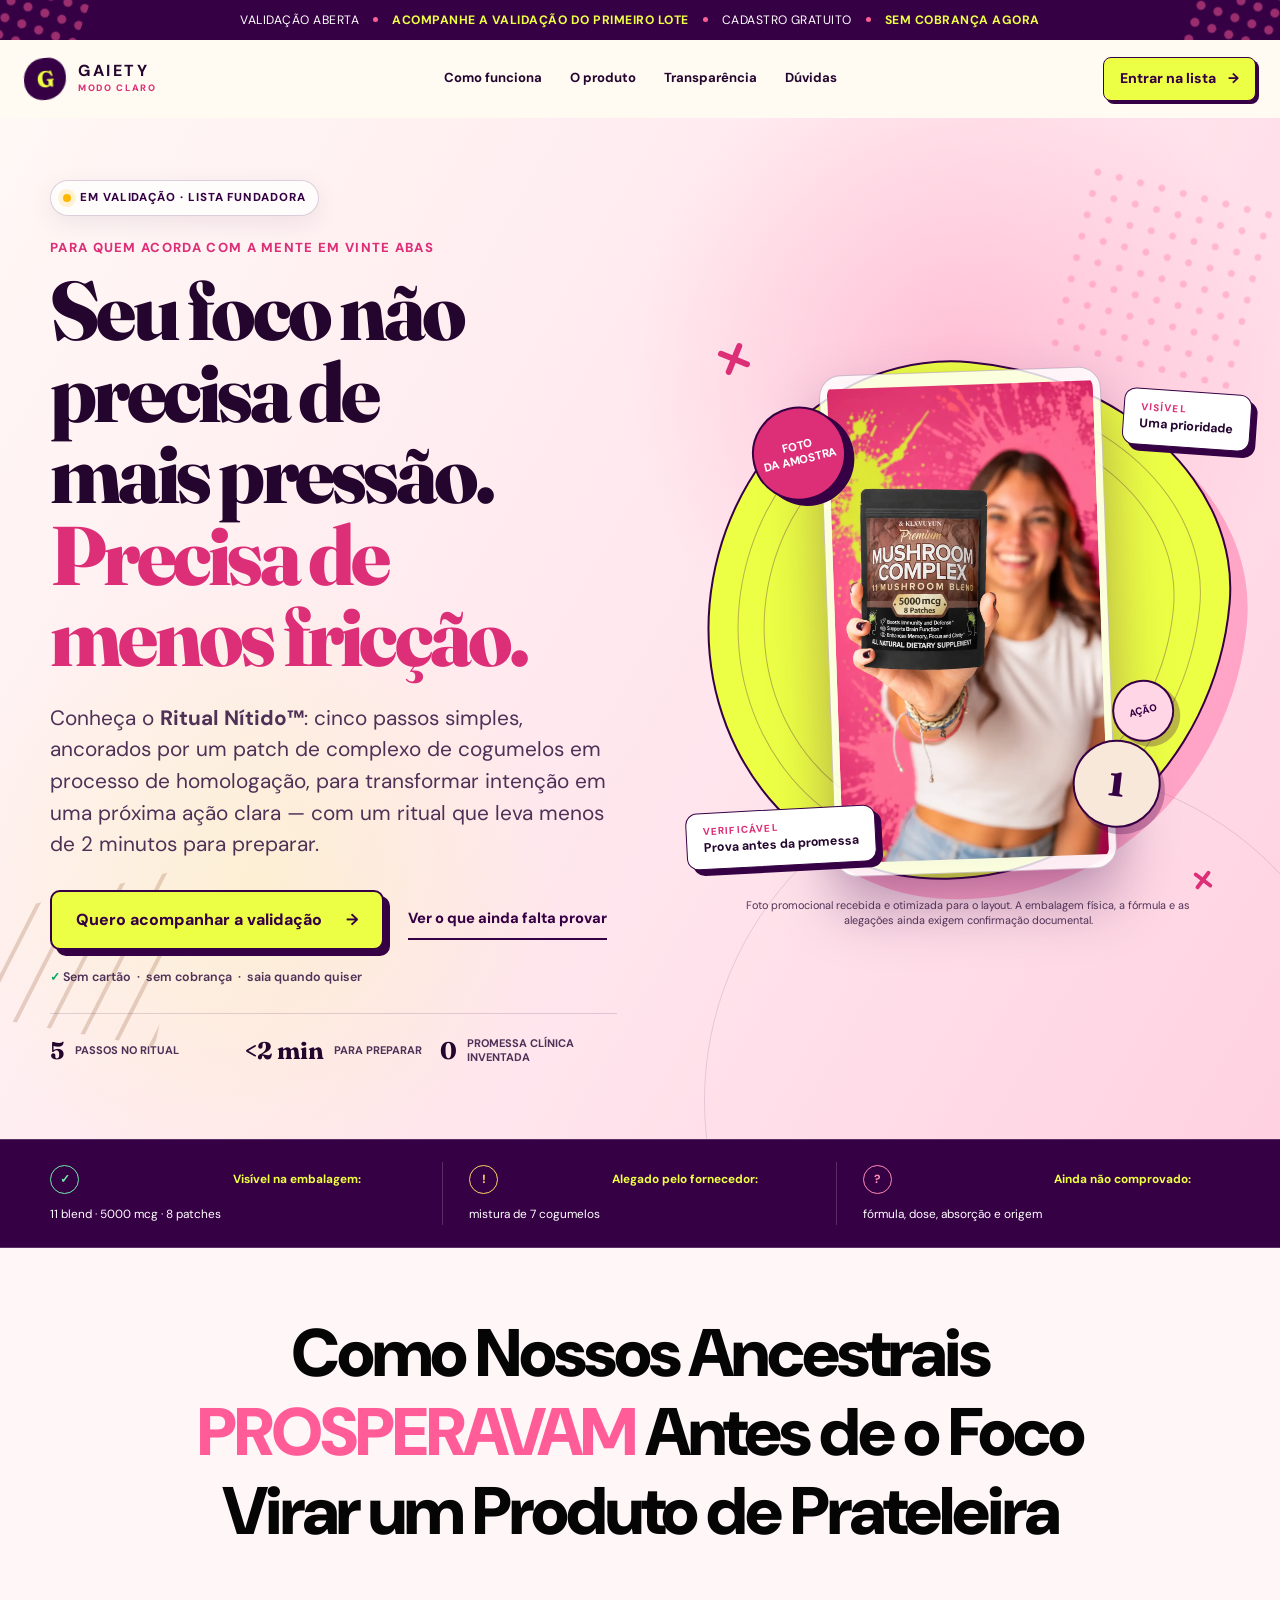
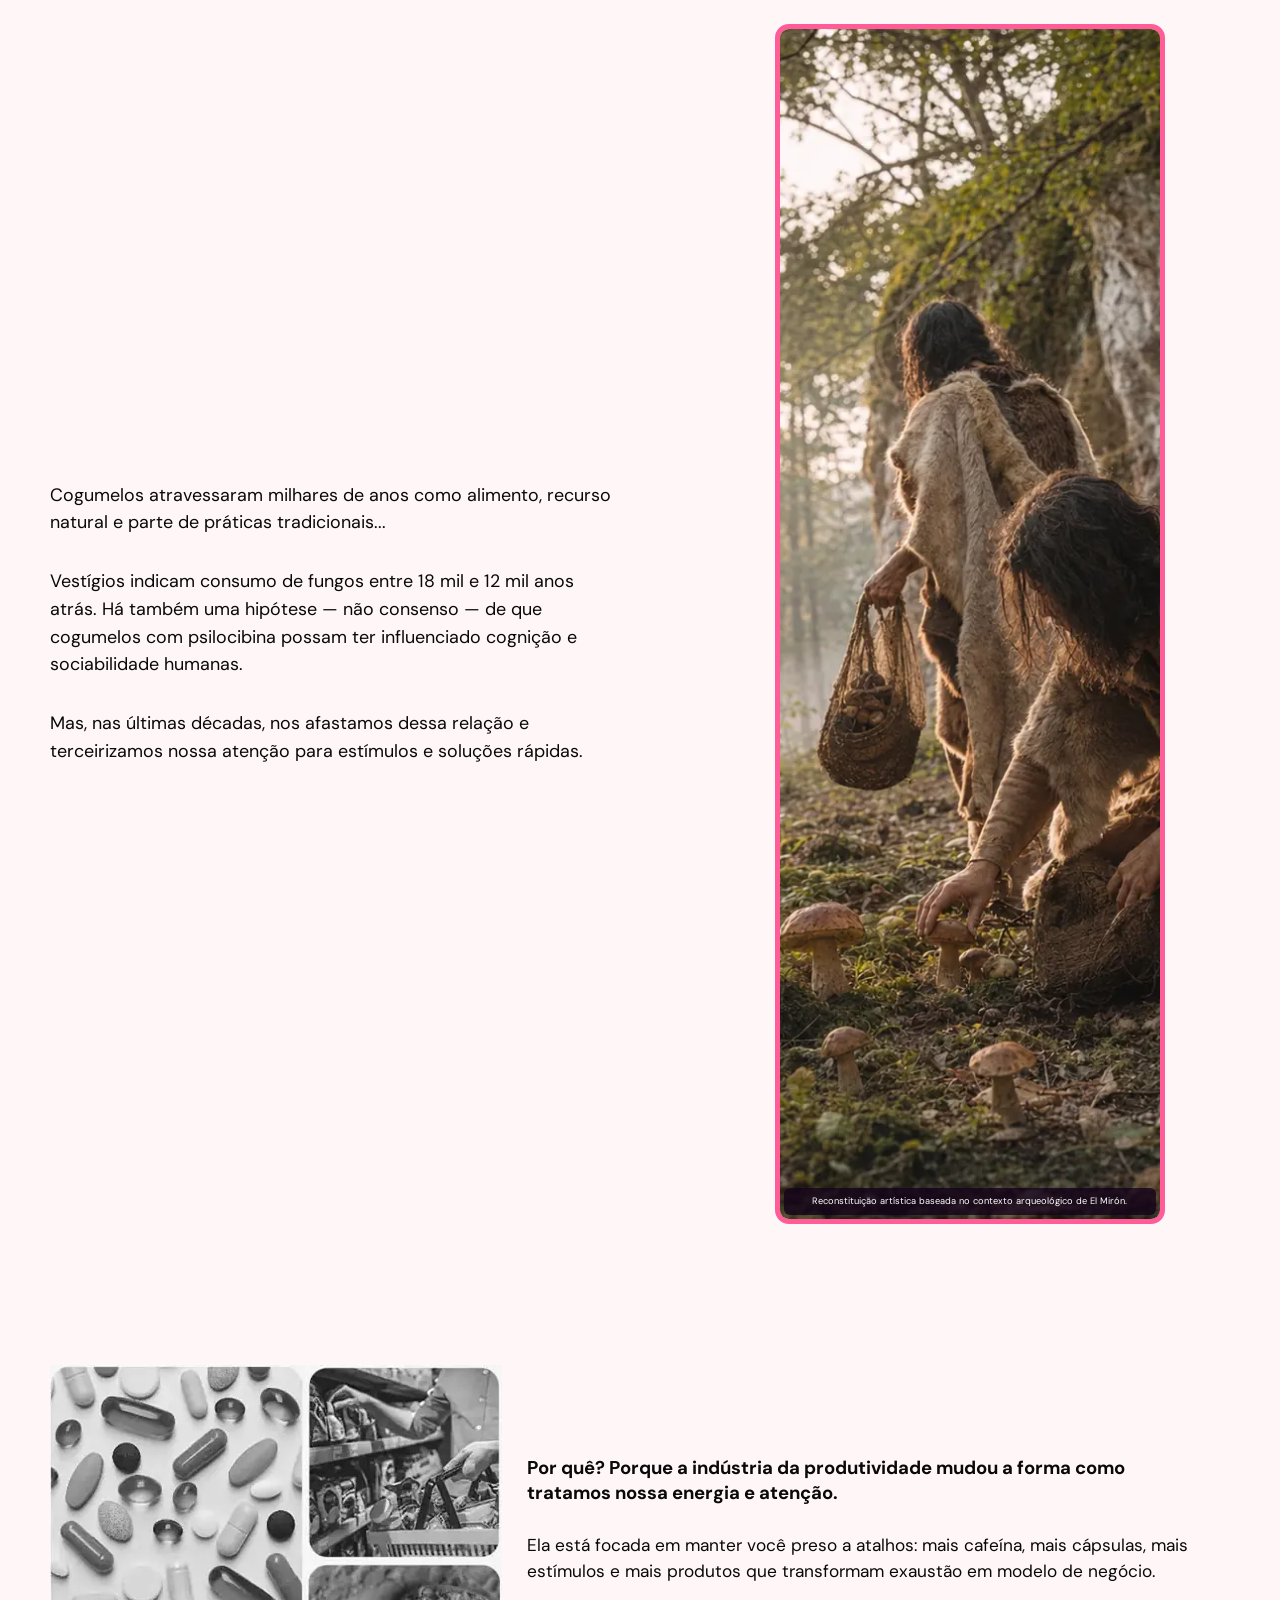
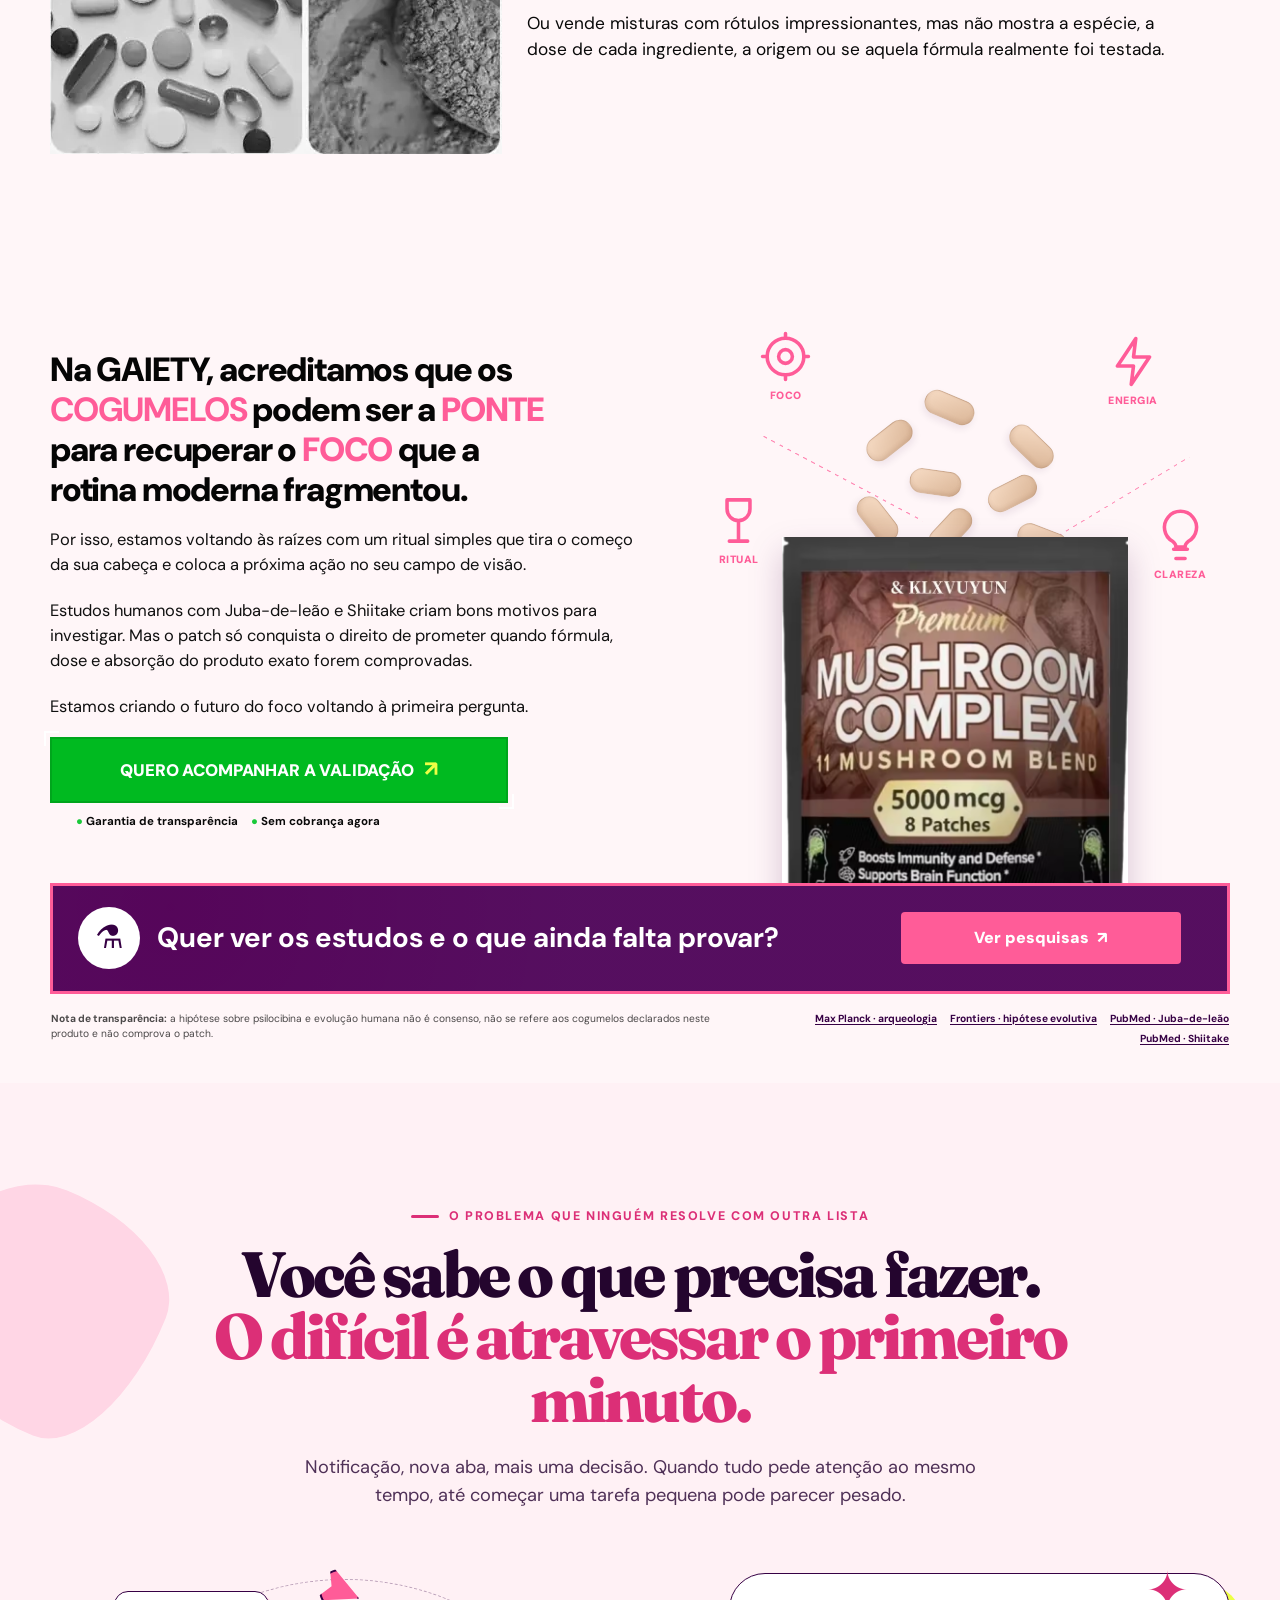
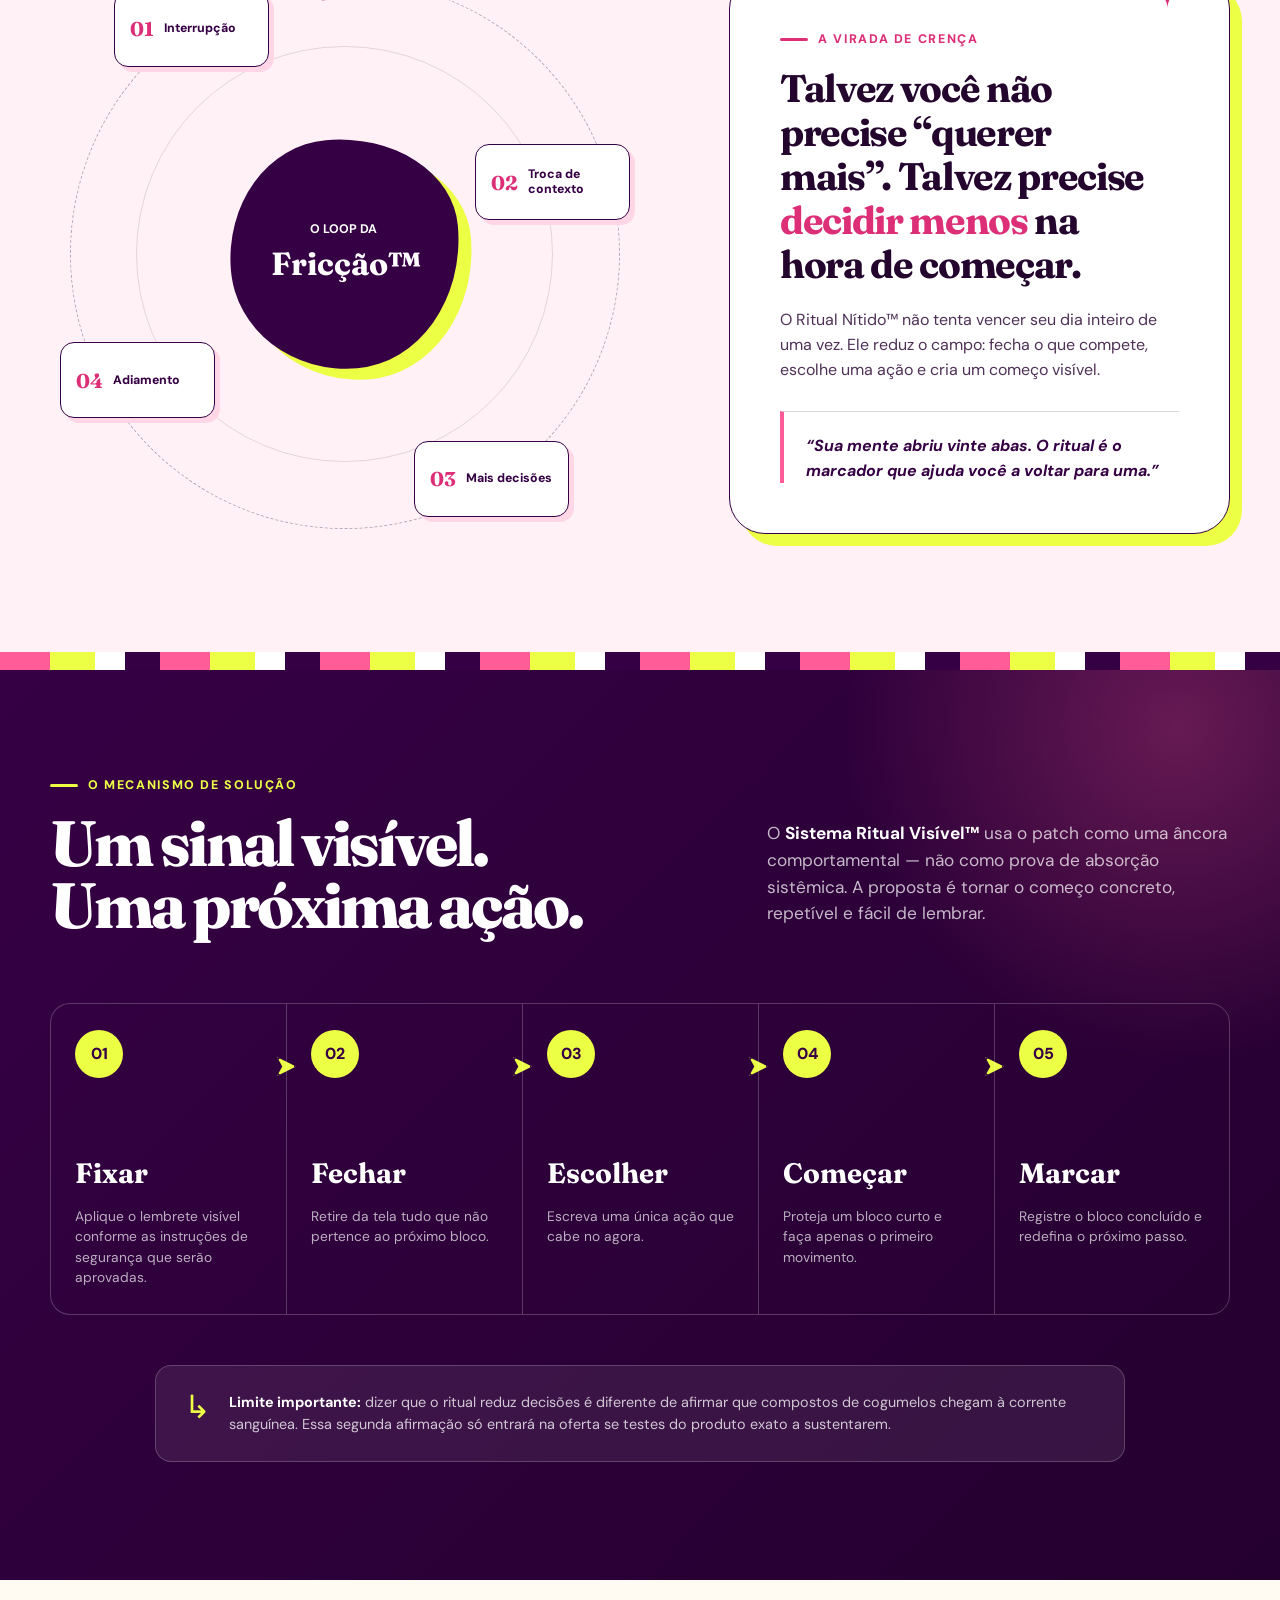
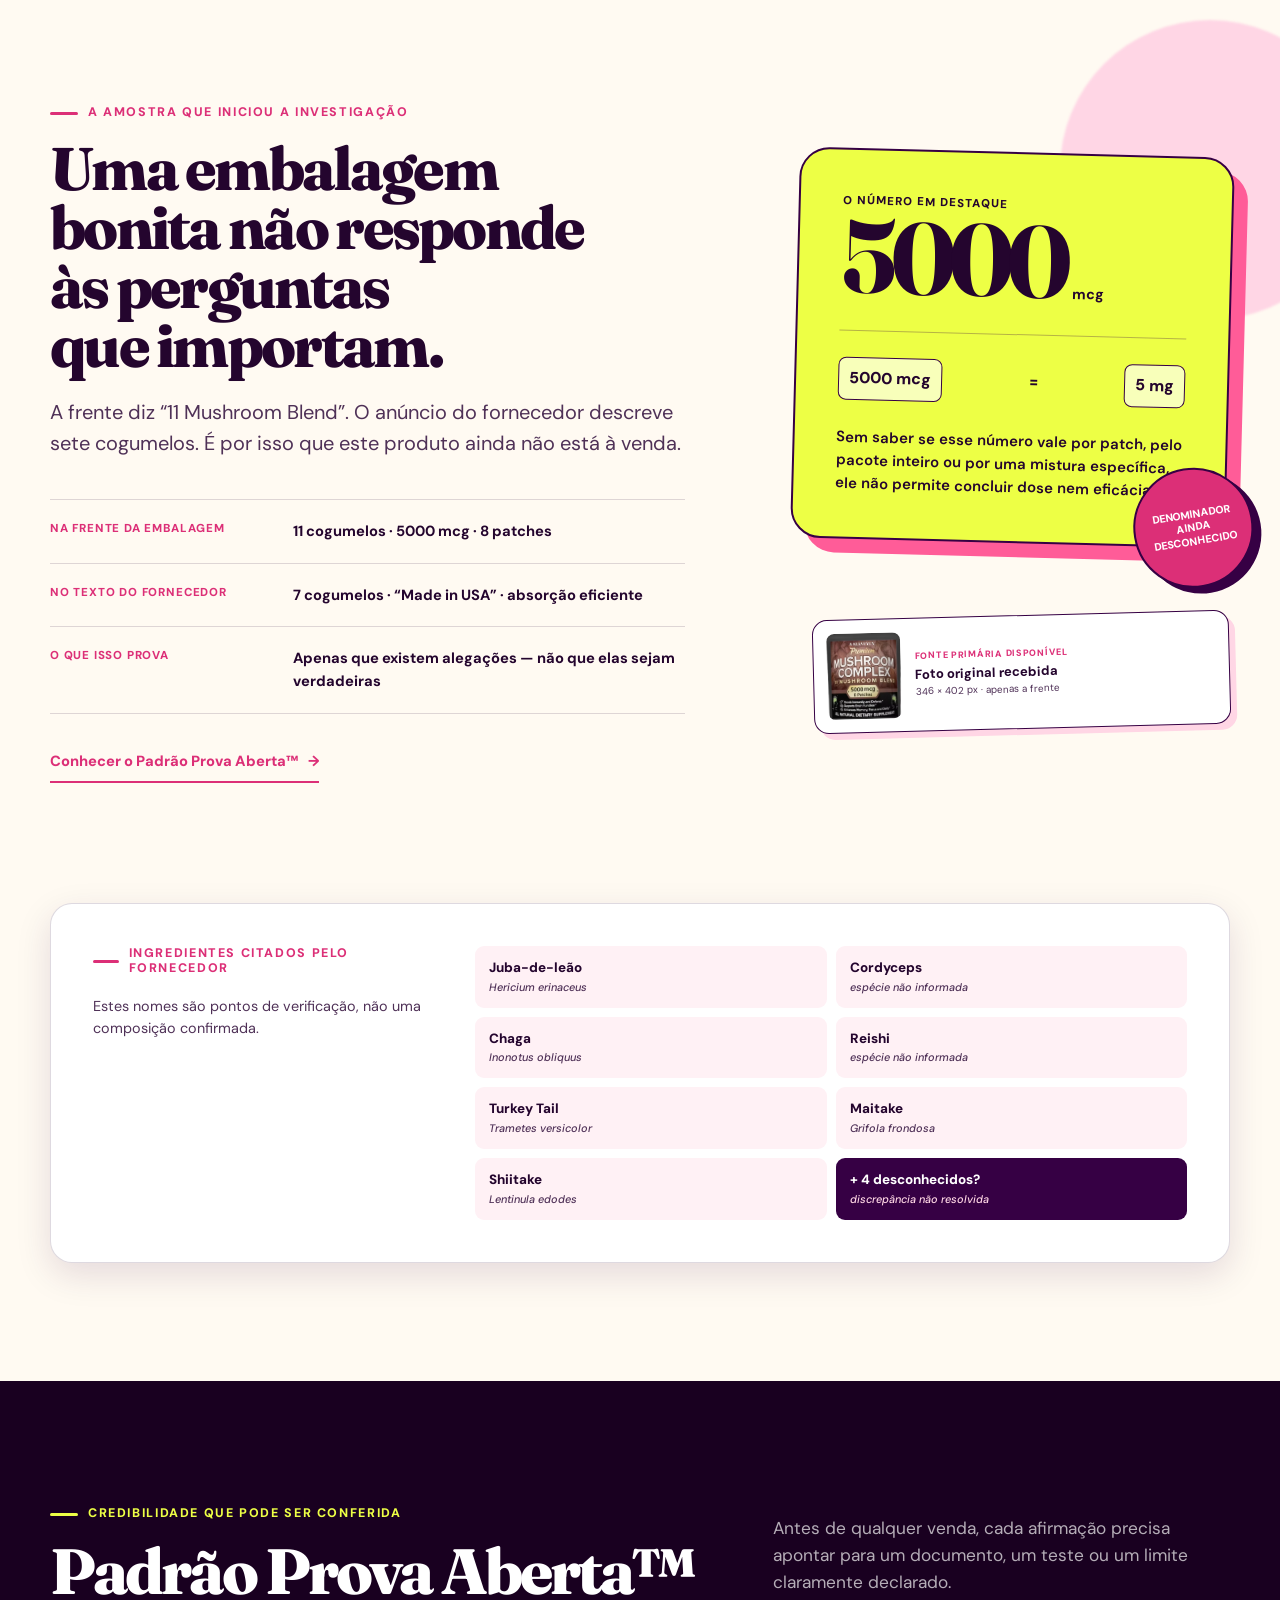
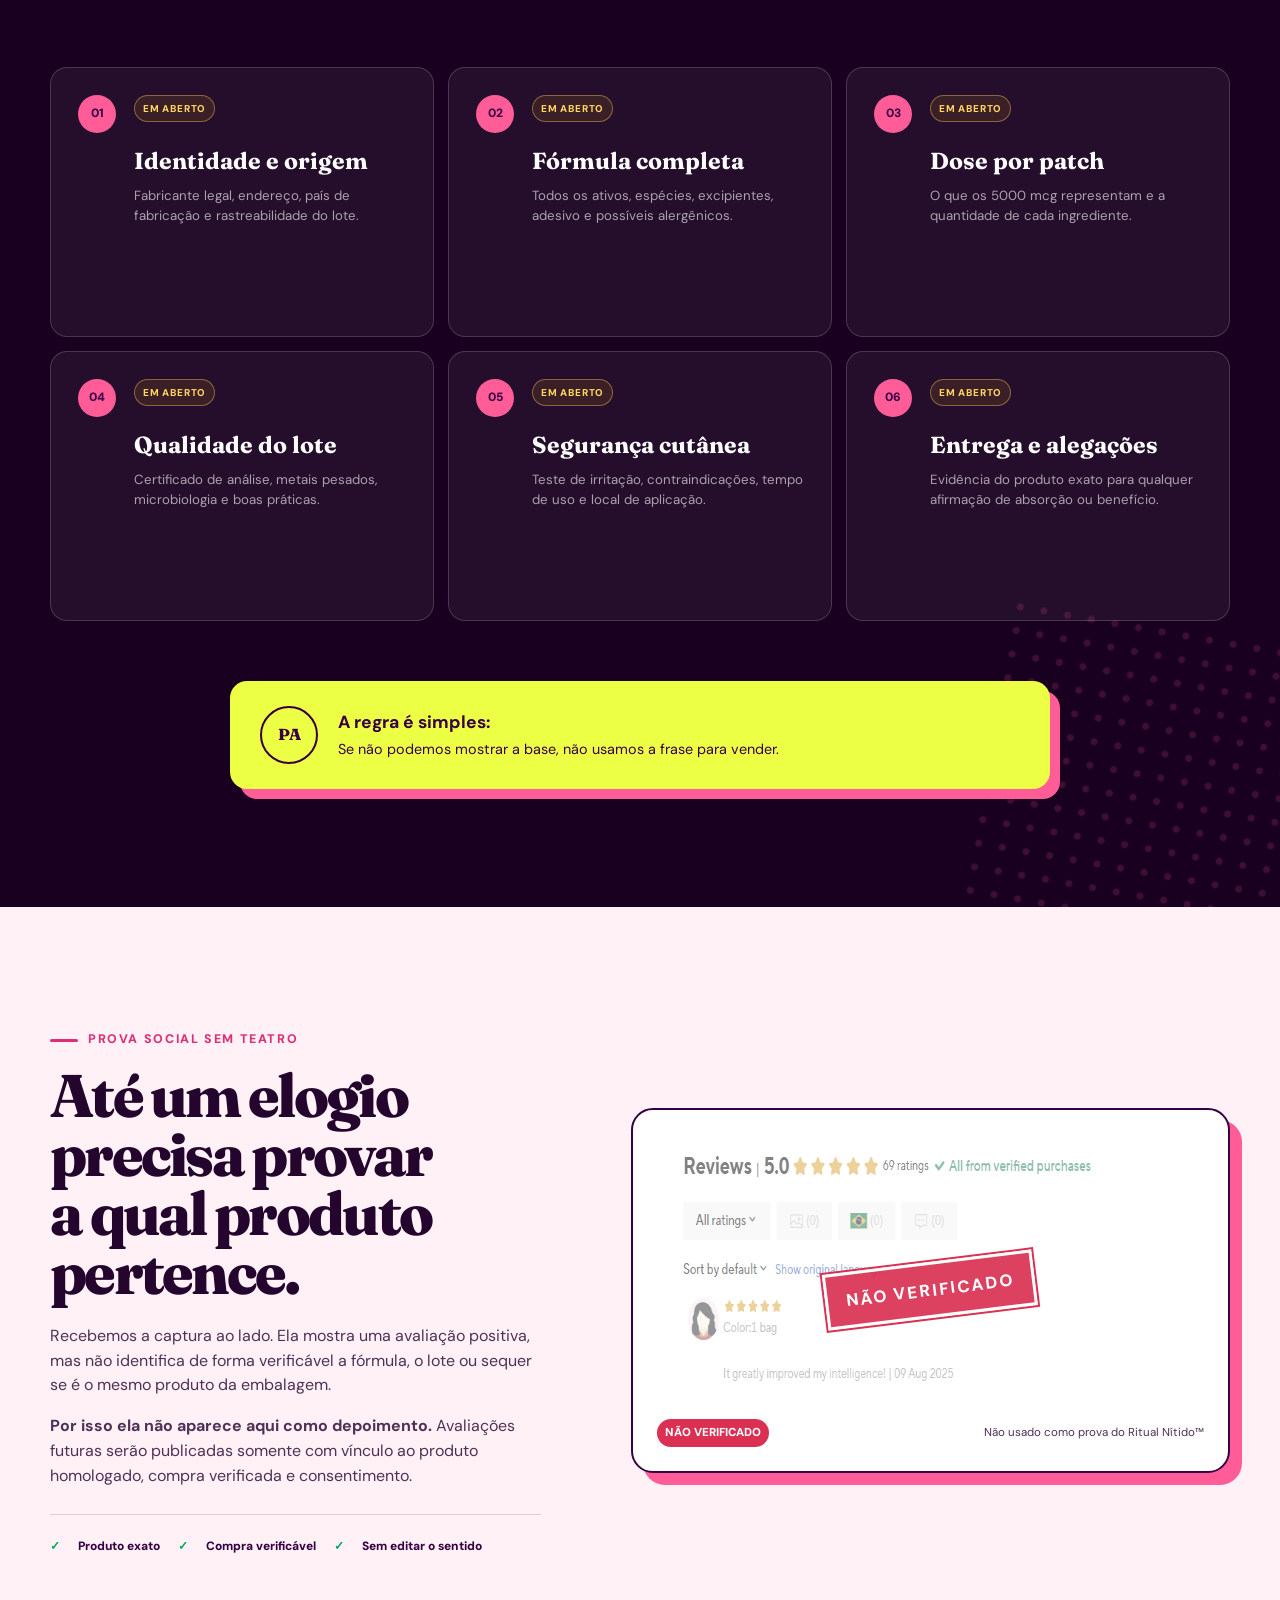
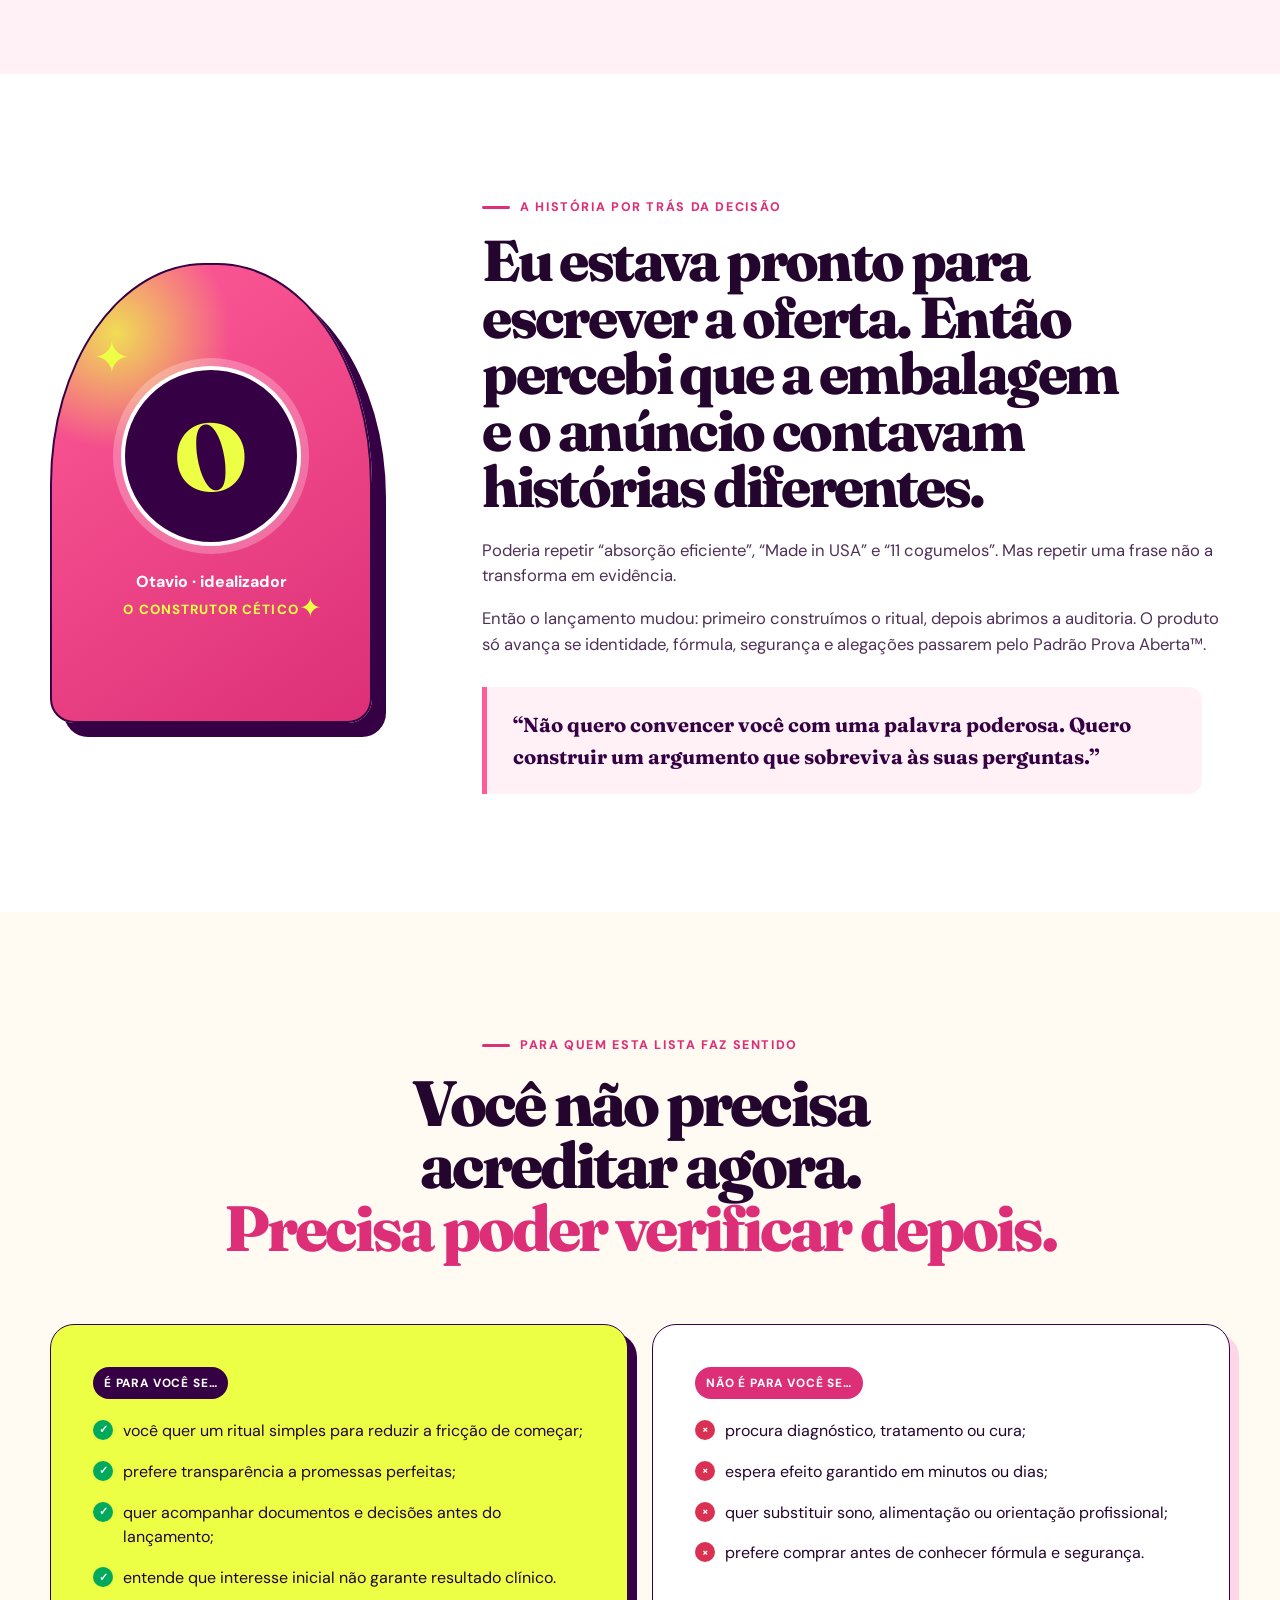
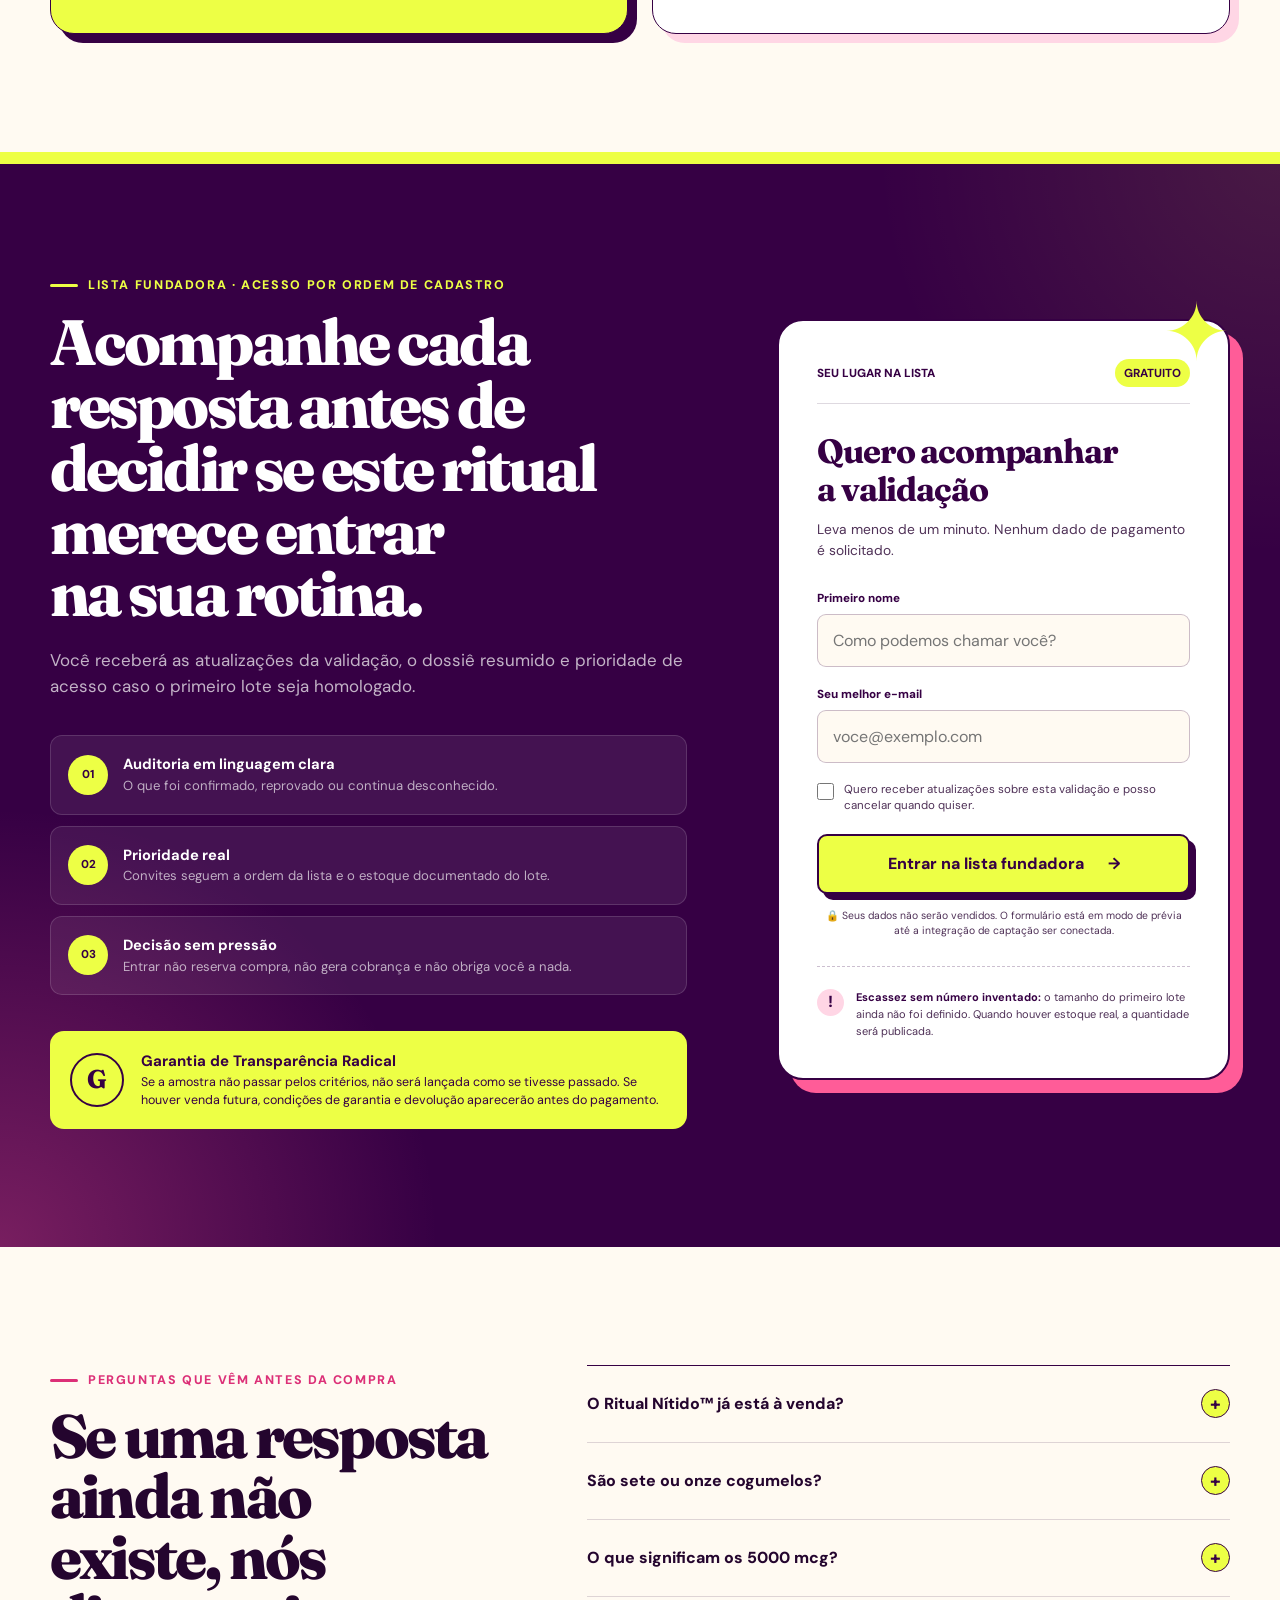
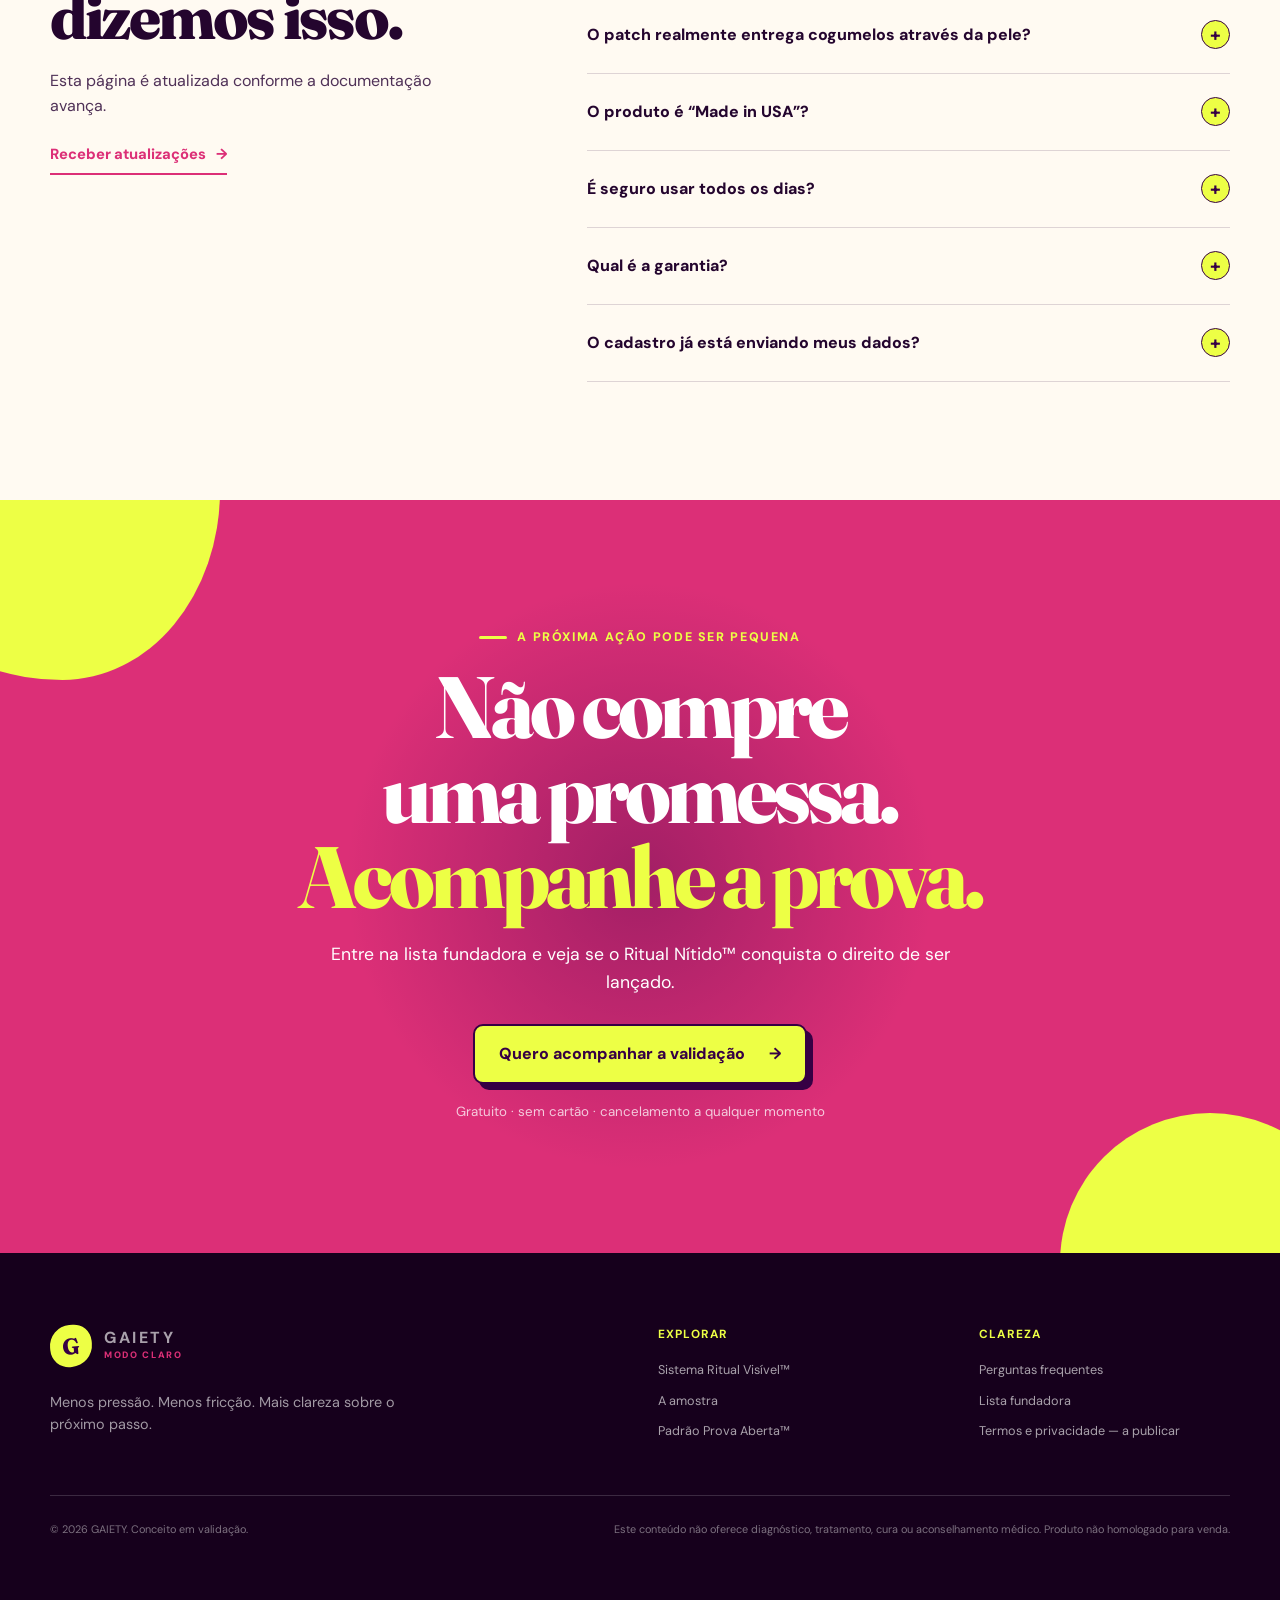
==== index.html @ 0149e2c8 "refactor: match ancestral section reference layout" ====
<!doctype html>
<html lang="pt-BR">
<head>
  <meta charset="utf-8">
  <meta name="viewport" content="width=device-width, initial-scale=1">
  <meta name="theme-color" content="#360044">
  <meta name="description" content="Conheça o Ritual Nítido™, um ritual visível de cinco passos ancorado por um patch de complexo de cogumelos em validação.">
  <meta property="og:title" content="Ritual Nítido™ | Menos fricção para começar">
  <meta property="og:description" content="Acompanhe uma validação aberta, sem promessas escondidas, antes do primeiro lote.">
  <meta property="og:type" content="website">
  <meta property="og:url" content="https://gaiety.cloud/">
  <meta property="og:image" content="https://gaiety.cloud/assets/mushroom-hero-lifestyle-916.webp">
  <meta property="og:image:width" content="1024">
  <meta property="og:image:height" content="1819">
  <meta name="twitter:card" content="summary_large_image">
  <link rel="canonical" href="https://gaiety.cloud/">
  <link rel="icon" href="assets/favicon.svg" type="image/svg+xml">
  <link rel="preload" href="assets/mushroom-hero-lifestyle-916.webp" as="image" type="image/webp">
  <title>Ritual Nítido™ | Patch de cogumelos em validação</title>

  <!-- Meta Pixel Code -->
  <script>
  !function(f,b,e,v,n,t,s)
  {if(f.fbq)return;n=f.fbq=function(){n.callMethod?
  n.callMethod.apply(n,arguments):n.queue.push(arguments)};
  if(!f._fbq)f._fbq=n;n.push=n;n.loaded=!0;n.version='2.0';
  n.queue=[];t=b.createElement(e);t.async=!0;
  t.src=v;s=b.getElementsByTagName(e)[0];
  s.parentNode.insertBefore(t,s)}(window, document,'script',
  'https://connect.facebook.net/en_US/fbevents.js');
  fbq('init', '1002939839166097');
  fbq('track', 'PageView');
  </script>
  <!-- End Meta Pixel Code -->

  <link rel="preconnect" href="https://fonts.googleapis.com">
  <link rel="preconnect" href="https://fonts.gstatic.com" crossorigin>
  <link href="https://fonts.googleapis.com/css2?family=DM+Sans:wght@400;500;600;700;800&family=Fraunces:opsz,wght@9..144,700;9..144,800&display=swap" rel="stylesheet">
  <link rel="stylesheet" href="styles.css?v=ritual-2">
  <link rel="stylesheet" href="media.css?v=ritual-2">
  <link rel="stylesheet" href="motion.css?v=ritual-1">
</head>
<body>
  <noscript><img height="1" width="1" style="display:none" src="https://www.facebook.com/tr?id=1002939839166097&amp;ev=PageView&amp;noscript=1" alt=""></noscript>

  <a class="skip-link" href="#conteudo">Pular para o conteúdo</a>

  <div class="announcement" role="status">
    <div class="announcement-track" aria-label="Lista fundadora aberta">
      <span>Validação aberta</span><i></i>
      <strong>Acompanhe a validação do primeiro lote</strong><i></i>
      <span>Cadastro gratuito</span><i></i>
      <strong>Sem cobrança agora</strong>
    </div>
  </div>

  <header class="site-header" data-header>
    <div class="nav-shell">
      <a class="brand" href="#inicio" aria-label="GAIETY Modo Claro, início">
        <span class="brand-sigil" aria-hidden="true">G</span>
        <span><strong>GAIETY</strong><small>MODO CLARO</small></span>
      </a>

      <button class="menu-toggle" type="button" aria-expanded="false" aria-controls="site-menu" data-menu-toggle>
        <span></span><span></span><span class="sr-only">Abrir menu</span>
      </button>

      <nav class="site-menu" id="site-menu" aria-label="Navegação principal" data-menu>
        <a href="#mecanismo">Como funciona</a>
        <a href="#produto">O produto</a>
        <a href="#provas">Transparência</a>
        <a href="#duvidas">Dúvidas</a>
      </nav>

      <a class="header-buy cta-button cta-button--small" href="#lista" data-cta="header">
        Entrar na lista <span>→</span>
      </a>
    </div>
  </header>

  <main id="conteudo">
    <section class="hero" id="inicio" data-section="hero">
      <div class="hero-texture" aria-hidden="true"></div>
      <div class="container hero-grid">
        <div class="hero-copy reveal">
          <div class="status-pill"><span></span> Em validação · lista fundadora</div>
          <p class="hero-kicker">Para quem acorda com a mente em vinte abas</p>
          <h1>Seu foco não precisa de mais pressão. <em>Precisa de menos fricção.</em></h1>
          <p class="hero-lead">Conheça o <strong>Ritual Nítido™</strong>: cinco passos simples, ancorados por um patch de complexo de cogumelos em processo de homologação, para transformar intenção em uma próxima ação clara — com um ritual que leva menos de 2 minutos para preparar.</p>

          <div class="hero-actions">
            <a class="hero-buy-primary cta-button" href="#lista" data-cta="hero">
              <span>Quero acompanhar a validação</span><b>→</b>
            </a>
            <a class="text-link" href="#provas">Ver o que ainda falta provar</a>
          </div>

          <p class="cta-note"><span>✓</span> Sem cartão &nbsp;·&nbsp; sem cobrança &nbsp;·&nbsp; saia quando quiser</p>

          <div class="hero-proof-row" aria-label="Compromissos da validação">
            <div><strong>5</strong><span>passos no ritual</span></div>
            <div><strong>&lt;2 min</strong><span>para preparar</span></div>
            <div><strong>0</strong><span>promessa clínica inventada</span></div>
          </div>
        </div>

        <div class="hero-visual reveal" aria-label="Prévia da embalagem do produto em validação">
          <div class="visual-spark visual-spark--one"></div>
          <div class="visual-spark visual-spark--two"></div>
          <div class="product-halo"></div>
          <div class="product-stage">
            <span class="stage-label">Foto<br>da amostra</span>
            <div class="product-image-wrap">
              <img src="assets/mushroom-hero-lifestyle-916.webp" alt="Foto promocional de uma pessoa segurando a embalagem Mushroom Complex usada como referência na validação" width="1024" height="1819" fetchpriority="high" decoding="async">
            </div>
            <span class="patch-disc patch-disc--one">1</span>
            <span class="patch-disc patch-disc--two">AÇÃO</span>
          </div>
          <aside class="visual-card visual-card--top"><span>Visível</span><strong>Uma prioridade</strong></aside>
          <aside class="visual-card visual-card--bottom"><span>Verificável</span><strong>Prova antes da promessa</strong></aside>
          <p class="visual-caption">Foto promocional recebida e otimizada para o layout. A embalagem física, a fórmula e as alegações ainda exigem confirmação documental.</p>
        </div>
      </div>
    </section>

    <section class="truth-strip" aria-label="Estado atual da validação">
      <div class="container truth-grid">
        <p><span class="truth-icon truth-icon--known">✓</span><strong>Visível na embalagem:</strong> 11 blend · 5000 mcg · 8 patches</p>
        <p><span class="truth-icon truth-icon--claimed">!</span><strong>Alegado pelo fornecedor:</strong> mistura de 7 cogumelos</p>
        <p><span class="truth-icon truth-icon--unknown">?</span><strong>Ainda não comprovado:</strong> fórmula, dose, absorção e origem</p>
      </div>
    </section>

    <section class="ancestral" id="origem" data-section="ancestral-evidence">
      <div class="ancestral-panel ancestral-panel--origin">
        <div class="container">
          <header class="legacy-origin-heading reveal">
            <h2>Como Nossos Ancestrais <em>PROSPERAVAM</em> Antes de o Foco Virar um Produto de Prateleira</h2>
          </header>

          <div class="legacy-origin-grid">
            <div class="legacy-origin-copy reveal">
              <p>Cogumelos atravessaram milhares de anos como alimento, recurso natural e parte de práticas tradicionais...</p>
              <p>Vestígios indicam consumo de fungos entre 18 mil e 12 mil anos atrás. Há também uma hipótese — não consenso — de que cogumelos com psilocibina possam ter influenciado cognição e sociabilidade humanas.</p>
              <p>Mas, nas últimas décadas, nos afastamos dessa relação e terceirizamos nossa atenção para estímulos e soluções rápidas.</p>
            </div>

            <figure class="legacy-origin-image reveal">
              <img src="assets/ancestral-mushroom-foraging.webp" alt="Reconstituição artística de humanos do Paleolítico coletando cogumelos" width="1200" height="1200" loading="lazy" decoding="async">
              <figcaption>Reconstituição artística baseada no contexto arqueológico de El Mirón.</figcaption>
            </figure>
          </div>
        </div>
      </div>

      <div class="ancestral-panel ancestral-panel--industry">
        <div class="container legacy-industry-grid">
          <img class="legacy-industry-collage reveal" src="assets/modern-wellness-collage.webp" alt="Collage em preto e branco de comprimidos, prateleiras de produtos e pó de suplemento" width="452" height="389" loading="lazy" decoding="async">

          <div class="legacy-industry-copy reveal">
            <p><strong>Por quê? Porque a indústria da produtividade mudou a forma como tratamos nossa energia e atenção.</strong></p>
            <p>Ela está focada em manter você preso a atalhos: mais cafeína, mais cápsulas, mais estímulos e mais produtos que transformam exaustão em modelo de negócio.</p>
            <p>Ou vende misturas com rótulos impressionantes, mas não mostra a espécie, a dose de cada ingrediente, a origem ou se aquela fórmula realmente foi testada.</p>
          </div>
        </div>
      </div>

      <div class="ancestral-panel ancestral-panel--belief">
        <div class="container legacy-belief-grid">
          <div class="legacy-belief-copy reveal">
            <h3>Na GAIETY, acreditamos que os <strong>COGUMELOS</strong> podem ser a <em>PONTE</em> para recuperar o <em>FOCO</em> que a rotina moderna fragmentou.</h3>
            <p>Por isso, estamos voltando às raízes com um ritual simples que tira o começo da sua cabeça e coloca a próxima ação no seu campo de visão.</p>
            <p>Estudos humanos com Juba-de-leão e Shiitake criam bons motivos para investigar. Mas o patch só conquista o direito de prometer quando fórmula, dose e absorção do produto exato forem comprovadas.</p>
            <p>Estamos criando o futuro do foco voltando à primeira pergunta.</p>

            <a class="legacy-unlock-button" href="#lista" data-cta="ancestral-belief">Quero acompanhar a validação <span>↗</span></a>
            <div class="legacy-trust-row">
              <span>● Garantia de transparência</span>
              <span>● Sem cobrança agora</span>
            </div>
          </div>

          <div class="legacy-product-visual reveal" aria-label="Mushroom Complex cercado por patches e quatro pilares do ritual">
            <div class="legacy-benefit legacy-benefit--focus">
              <svg viewBox="0 0 24 24" aria-hidden="true"><circle cx="12" cy="12" r="8"></circle><circle cx="12" cy="12" r="3"></circle><path d="M12 2v2M22 12h-2M12 22v-2M2 12h2"></path></svg>
              <span>Foco</span>
            </div>
            <div class="legacy-benefit legacy-benefit--energy">
              <svg viewBox="0 0 24 24" aria-hidden="true"><path d="m13 2-8 12h7l-1 8 8-12h-7l1-8Z"></path></svg>
              <span>Energia</span>
            </div>
            <div class="legacy-benefit legacy-benefit--ritual">
              <svg viewBox="0 0 24 24" aria-hidden="true"><path d="M7 3h10v4a5 5 0 0 1-10 0V3ZM8 21h8M12 12v9"></path></svg>
              <span>Ritual</span>
            </div>
            <div class="legacy-benefit legacy-benefit--clarity">
              <svg viewBox="0 0 24 24" aria-hidden="true"><path d="M9 18h6M10 22h4M8.5 14.5A7 7 0 1 1 15.5 14.5c-1 .8-1.5 1.5-1.5 2.5h-4c0-1-.5-1.7-1.5-2.5Z"></path></svg>
              <span>Clareza</span>
            </div>

            <div class="legacy-patch-cloud" aria-hidden="true">
              <i></i><i></i><i></i><i></i><i></i><i></i><i></i><i></i><i></i><i></i><i></i><i></i>
            </div>
            <img src="assets/mushroom-complex-patch.png" alt="Frente da embalagem Mushroom Complex utilizada na validação" width="346" height="402" loading="lazy" decoding="async">
          </div>
        </div>

        <div class="container legacy-testing-banner reveal">
          <div class="legacy-testing-title"><span aria-hidden="true">⚗</span><strong>Quer ver os estudos e o que ainda falta provar?</strong></div>
          <a href="#provas">Ver pesquisas <span>↗</span></a>
        </div>

        <div class="container legacy-research-notes reveal">
          <p><strong>Nota de transparência:</strong> a hipótese sobre psilocibina e evolução humana não é consenso, não se refere aos cogumelos declarados neste produto e não comprova o patch.</p>
          <div>
            <a href="https://www.mpg.de/9173780/mushrooms-food-source-stone-age" target="_blank" rel="noopener noreferrer">Max Planck · arqueologia</a>
            <a href="https://www.frontiersin.org/journals/psychology/articles/10.3389/fpsyg.2021.729425/full" target="_blank" rel="noopener noreferrer">Frontiers · hipótese evolutiva</a>
            <a href="https://pubmed.ncbi.nlm.nih.gov/18844328/" target="_blank" rel="noopener noreferrer">PubMed · Juba-de-leão</a>
            <a href="https://pubmed.ncbi.nlm.nih.gov/25866155/" target="_blank" rel="noopener noreferrer">PubMed · Shiitake</a>
          </div>
        </div>
      </div>
    </section>

    <section class="problem section" id="problema" data-section="problem">
      <div class="container">
        <header class="section-heading section-heading--center reveal">
          <span class="eyebrow">O problema que ninguém resolve com outra lista</span>
          <h2>Você sabe o que precisa fazer.<br><em>O difícil é atravessar o primeiro minuto.</em></h2>
          <p>Notificação, nova aba, mais uma decisão. Quando tudo pede atenção ao mesmo tempo, até começar uma tarefa pequena pode parecer pesado.</p>
        </header>

        <div class="loop-layout">
          <div class="loop-wheel reveal" aria-label="Ciclo do Loop da Fricção">
            <div class="loop-core"><span>O Loop da</span><strong>Fricção™</strong></div>
            <div class="loop-node loop-node--one"><b>01</b><span>Interrupção</span></div>
            <div class="loop-node loop-node--two"><b>02</b><span>Troca de contexto</span></div>
            <div class="loop-node loop-node--three"><b>03</b><span>Mais decisões</span></div>
            <div class="loop-node loop-node--four"><b>04</b><span>Adiamento</span></div>
          </div>

          <div class="argument-card reveal">
            <p class="eyebrow">A virada de crença</p>
            <h3>Talvez você não precise “querer mais”. Talvez precise <em>decidir menos</em> na hora de começar.</h3>
            <p>O Ritual Nítido™ não tenta vencer seu dia inteiro de uma vez. Ele reduz o campo: fecha o que compete, escolhe uma ação e cria um começo visível.</p>
            <blockquote>“Sua mente abriu vinte abas. O ritual é o marcador que ajuda você a voltar para uma.”</blockquote>
          </div>
        </div>
      </div>
    </section>

    <section class="mechanism section" id="mecanismo" data-section="mechanism">
      <div class="container">
        <div class="mechanism-intro reveal">
          <div>
            <span class="eyebrow eyebrow--lime">O mecanismo de solução</span>
            <h2>Um sinal visível.<br>Uma próxima ação.</h2>
          </div>
          <p>O <strong>Sistema Ritual Visível™</strong> usa o patch como uma âncora comportamental — não como prova de absorção sistêmica. A proposta é tornar o começo concreto, repetível e fácil de lembrar.</p>
        </div>

        <ol class="ritual-steps">
          <li class="reveal"><span>01</span><div><b>Fixar</b><p>Aplique o lembrete visível conforme as instruções de segurança que serão aprovadas.</p></div></li>
          <li class="reveal"><span>02</span><div><b>Fechar</b><p>Retire da tela tudo que não pertence ao próximo bloco.</p></div></li>
          <li class="reveal"><span>03</span><div><b>Escolher</b><p>Escreva uma única ação que cabe no agora.</p></div></li>
          <li class="reveal"><span>04</span><div><b>Começar</b><p>Proteja um bloco curto e faça apenas o primeiro movimento.</p></div></li>
          <li class="reveal"><span>05</span><div><b>Marcar</b><p>Registre o bloco concluído e redefina o próximo passo.</p></div></li>
        </ol>

        <div class="mechanism-boundary reveal">
          <span aria-hidden="true">↳</span>
          <p><strong>Limite importante:</strong> dizer que o ritual reduz decisões é diferente de afirmar que compostos de cogumelos chegam à corrente sanguínea. Essa segunda afirmação só entrará na oferta se testes do produto exato a sustentarem.</p>
        </div>
      </div>
    </section>

    <section class="product section" id="produto" data-section="product">
      <div class="container product-grid">
        <div class="product-copy reveal">
          <span class="eyebrow">A amostra que iniciou a investigação</span>
          <h2>Uma embalagem bonita não responde às perguntas que importam.</h2>
          <p class="lead">A frente diz “11 Mushroom Blend”. O anúncio do fornecedor descreve sete cogumelos. É por isso que este produto ainda não está à venda.</p>

          <div class="fact-stack">
            <div><span>Na frente da embalagem</span><strong>11 cogumelos · 5000 mcg · 8 patches</strong></div>
            <div><span>No texto do fornecedor</span><strong>7 cogumelos · “Made in USA” · absorção eficiente</strong></div>
            <div><span>O que isso prova</span><strong>Apenas que existem alegações — não que elas sejam verdadeiras</strong></div>
          </div>

          <a class="text-link text-link--dark" href="#provas">Conhecer o Padrão Prova Aberta™ <span>→</span></a>
        </div>

        <div class="product-evidence reveal">
          <div class="dose-card">
            <div class="dose-top"><span>O número em destaque</span><strong>5000<small>mcg</small></strong></div>
            <div class="dose-equation"><span>5000 mcg</span><b>=</b><span>5 mg</span></div>
            <p>Sem saber se esse número vale por patch, pelo pacote inteiro ou por uma mistura específica, ele não permite concluir dose nem eficácia.</p>
            <div class="dose-stamp">DENOMINADOR<br>AINDA DESCONHECIDO</div>
          </div>

          <figure class="source-card">
            <img src="assets/mushroom-complex-patch.png" alt="Foto original de baixa resolução recebida como referência do produto" width="346" height="402" loading="lazy">
            <figcaption><span>Fonte primária disponível</span><strong>Foto original recebida</strong><small>346 × 402 px · apenas a frente</small></figcaption>
          </figure>
        </div>
      </div>

      <div class="container ingredient-panel reveal">
        <div class="ingredient-heading">
          <span class="eyebrow">Ingredientes citados pelo fornecedor</span>
          <p>Estes nomes são pontos de verificação, não uma composição confirmada.</p>
        </div>
        <div class="ingredient-list" aria-label="Sete cogumelos alegados pelo fornecedor">
          <span>Juba-de-leão <small>Hericium erinaceus</small></span>
          <span>Cordyceps <small>espécie não informada</small></span>
          <span>Chaga <small>Inonotus obliquus</small></span>
          <span>Reishi <small>espécie não informada</small></span>
          <span>Turkey Tail <small>Trametes versicolor</small></span>
          <span>Maitake <small>Grifola frondosa</small></span>
          <span>Shiitake <small>Lentinula edodes</small></span>
          <span class="ingredient-missing">+ 4 desconhecidos? <small>discrepância não resolvida</small></span>
        </div>
      </div>
    </section>

    <section class="proof section" id="provas" data-section="proof">
      <div class="container">
        <header class="proof-heading reveal">
          <div>
            <span class="eyebrow eyebrow--lime">Credibilidade que pode ser conferida</span>
            <h2>Padrão Prova Aberta™</h2>
          </div>
          <p>Antes de qualquer venda, cada afirmação precisa apontar para um documento, um teste ou um limite claramente declarado.</p>
        </header>

        <div class="proof-grid">
          <article class="proof-card reveal" data-status="open"><span>01</span><div><small>Em aberto</small><h3>Identidade e origem</h3><p>Fabricante legal, endereço, país de fabricação e rastreabilidade do lote.</p></div></article>
          <article class="proof-card reveal" data-status="open"><span>02</span><div><small>Em aberto</small><h3>Fórmula completa</h3><p>Todos os ativos, espécies, excipientes, adesivo e possíveis alergênicos.</p></div></article>
          <article class="proof-card reveal" data-status="open"><span>03</span><div><small>Em aberto</small><h3>Dose por patch</h3><p>O que os 5000 mcg representam e a quantidade de cada ingrediente.</p></div></article>
          <article class="proof-card reveal" data-status="open"><span>04</span><div><small>Em aberto</small><h3>Qualidade do lote</h3><p>Certificado de análise, metais pesados, microbiologia e boas práticas.</p></div></article>
          <article class="proof-card reveal" data-status="open"><span>05</span><div><small>Em aberto</small><h3>Segurança cutânea</h3><p>Teste de irritação, contraindicações, tempo de uso e local de aplicação.</p></div></article>
          <article class="proof-card reveal" data-status="open"><span>06</span><div><small>Em aberto</small><h3>Entrega e alegações</h3><p>Evidência do produto exato para qualquer afirmação de absorção ou benefício.</p></div></article>
        </div>

        <div class="proof-rule reveal">
          <span class="proof-rule-mark">PA</span>
          <div><strong>A regra é simples:</strong><p>Se não podemos mostrar a base, não usamos a frase para vender.</p></div>
        </div>
      </div>
    </section>

    <section class="review-audit section" data-section="social-proof">
      <div class="container review-grid">
        <div class="review-copy reveal">
          <span class="eyebrow">Prova social sem teatro</span>
          <h2>Até um elogio precisa provar a qual produto pertence.</h2>
          <p>Recebemos a captura ao lado. Ela mostra uma avaliação positiva, mas não identifica de forma verificável a fórmula, o lote ou sequer se é o mesmo produto da embalagem.</p>
          <p><strong>Por isso ela não aparece aqui como depoimento.</strong> Avaliações futuras serão publicadas somente com vínculo ao produto homologado, compra verificada e consentimento.</p>
          <div class="review-policy"><span>✓</span> Produto exato <span>✓</span> Compra verificável <span>✓</span> Sem editar o sentido</div>
        </div>

        <figure class="unverified-review reveal">
          <img src="assets/unverified-review.png" alt="Captura de uma avaliação não verificada para o produto exato" width="741" height="268" loading="lazy">
          <figcaption><span>Não verificado</span> Não usado como prova do Ritual Nítido™</figcaption>
        </figure>
      </div>
    </section>

    <section class="founder section" data-section="founder">
      <div class="container founder-grid">
        <div class="founder-card reveal">
          <div class="founder-monogram">O</div>
          <span>Otavio · idealizador</span>
          <small>O construtor cético</small>
        </div>
        <div class="founder-copy reveal">
          <span class="eyebrow">A história por trás da decisão</span>
          <h2>Eu estava pronto para escrever a oferta. Então percebi que a embalagem e o anúncio contavam histórias diferentes.</h2>
          <p>Poderia repetir “absorção eficiente”, “Made in USA” e “11 cogumelos”. Mas repetir uma frase não a transforma em evidência.</p>
          <p>Então o lançamento mudou: primeiro construímos o ritual, depois abrimos a auditoria. O produto só avança se identidade, fórmula, segurança e alegações passarem pelo Padrão Prova Aberta™.</p>
          <blockquote>“Não quero convencer você com uma palavra poderosa. Quero construir um argumento que sobreviva às suas perguntas.”</blockquote>
        </div>
      </div>
    </section>

    <section class="qualification section" data-section="qualification">
      <div class="container">
        <header class="section-heading section-heading--center reveal">
          <span class="eyebrow">Para quem esta lista faz sentido</span>
          <h2>Você não precisa acreditar agora.<br><em>Precisa poder verificar depois.</em></h2>
        </header>

        <div class="qualification-grid">
          <article class="fit-card fit-card--yes reveal">
            <span>É para você se…</span>
            <ul>
              <li>você quer um ritual simples para reduzir a fricção de começar;</li>
              <li>prefere transparência a promessas perfeitas;</li>
              <li>quer acompanhar documentos e decisões antes do lançamento;</li>
              <li>entende que interesse inicial não garante resultado clínico.</li>
            </ul>
          </article>
          <article class="fit-card fit-card--no reveal">
            <span>Não é para você se…</span>
            <ul>
              <li>procura diagnóstico, tratamento ou cura;</li>
              <li>espera efeito garantido em minutos ou dias;</li>
              <li>quer substituir sono, alimentação ou orientação profissional;</li>
              <li>prefere comprar antes de conhecer fórmula e segurança.</li>
            </ul>
          </article>
        </div>
      </div>
    </section>

    <section class="waitlist section" id="lista" data-section="waitlist">
      <div class="container waitlist-shell">
        <div class="waitlist-copy reveal">
          <span class="eyebrow eyebrow--lime">Lista fundadora · acesso por ordem de cadastro</span>
          <h2>Acompanhe cada resposta antes de decidir se este ritual merece entrar na sua rotina.</h2>
          <p>Você receberá as atualizações da validação, o dossiê resumido e prioridade de acesso caso o primeiro lote seja homologado.</p>

          <ul class="waitlist-benefits">
            <li><span>01</span><p><strong>Auditoria em linguagem clara</strong>O que foi confirmado, reprovado ou continua desconhecido.</p></li>
            <li><span>02</span><p><strong>Prioridade real</strong>Convites seguem a ordem da lista e o estoque documentado do lote.</p></li>
            <li><span>03</span><p><strong>Decisão sem pressão</strong>Entrar não reserva compra, não gera cobrança e não obriga você a nada.</p></li>
          </ul>

          <div class="guarantee-box">
            <span class="guarantee-icon">G</span>
            <p><strong>Garantia de Transparência Radical</strong>Se a amostra não passar pelos critérios, não será lançada como se tivesse passado. Se houver venda futura, condições de garantia e devolução aparecerão antes do pagamento.</p>
          </div>
        </div>

        <div class="waitlist-form-card reveal">
          <div class="form-topline"><span>Seu lugar na lista</span><b>GRATUITO</b></div>
          <h3>Quero acompanhar a validação</h3>
          <p>Leva menos de um minuto. Nenhum dado de pagamento é solicitado.</p>

          <form id="waitlist-form" data-waitlist-form data-endpoint="" novalidate>
            <label for="name">Primeiro nome</label>
            <input id="name" name="name" type="text" autocomplete="given-name" placeholder="Como podemos chamar você?" required>

            <label for="email">Seu melhor e-mail</label>
            <input id="email" name="email" type="email" autocomplete="email" inputmode="email" placeholder="voce@exemplo.com" required>

            <label class="consent-check">
              <input type="checkbox" name="consent" required>
              <span>Quero receber atualizações sobre esta validação e posso cancelar quando quiser.</span>
            </label>

            <button class="buy-button cta-button form-submit" type="submit" data-cta="waitlist-form">
              <span>Entrar na lista fundadora</span><b>→</b>
            </button>
            <p class="form-privacy">🔒 Seus dados não serão vendidos. O formulário está em modo de prévia até a integração de captação ser conectada.</p>
            <p class="form-status" role="status" aria-live="polite" data-form-status></p>
          </form>

          <div class="scarcity-note"><span>!</span><p><strong>Escassez sem número inventado:</strong> o tamanho do primeiro lote ainda não foi definido. Quando houver estoque real, a quantidade será publicada.</p></div>
        </div>
      </div>
    </section>

    <section class="faq section" id="duvidas" data-section="faq">
      <div class="container faq-grid">
        <div class="faq-heading reveal">
          <span class="eyebrow">Perguntas que vêm antes da compra</span>
          <h2>Se uma resposta ainda não existe, nós dizemos isso.</h2>
          <p>Esta página é atualizada conforme a documentação avança.</p>
          <a class="text-link text-link--dark" href="#lista">Receber atualizações <span>→</span></a>
        </div>

        <div class="faq-list reveal">
          <details>
            <summary>O Ritual Nítido™ já está à venda?<span>+</span></summary>
            <p>Não. A amostra está em auditoria. A lista fundadora dá acesso às atualizações e prioridade caso o produto seja homologado; não é uma reserva paga.</p>
          </details>
          <details>
            <summary>São sete ou onze cogumelos?<span>+</span></summary>
            <p>Ainda não sabemos. A frente da embalagem diz “11 Mushroom Blend”, enquanto o anúncio do fornecedor identifica sete. A formulação completa precisa ser documentada antes de qualquer venda.</p>
          </details>
          <details>
            <summary>O que significam os 5000 mcg?<span>+</span></summary>
            <p>5000 mcg equivalem a 5 mg. O material disponível não informa se isso vale por patch, pelos oito patches ou por parte da mistura. Por isso o número não é tratado como dose efetiva.</p>
          </details>
          <details>
            <summary>O patch realmente entrega cogumelos através da pele?<span>+</span></summary>
            <p>Não encontramos evidência direta do produto exato que sustente essa afirmação. O ritual usa o patch somente como âncora visível enquanto absorção, composição e segurança não forem demonstradas.</p>
          </details>
          <details>
            <summary>O produto é “Made in USA”?<span>+</span></summary>
            <p>Essa frase aparece no texto do fornecedor, mas ainda não foi sustentada por fabricante identificado, endereço ou documento de origem. Portanto, não é uma afirmação aprovada.</p>
          </details>
          <details>
            <summary>É seguro usar todos os dias?<span>+</span></summary>
            <p>Ainda não é possível afirmar. Faltam composição do adesivo, instruções, contraindicações e testes de irritação do produto exato. Pessoas com condições de saúde, gestantes, lactantes ou quem usa medicamentos devem buscar orientação profissional antes de usar suplementos ou produtos tópicos.</p>
          </details>
          <details>
            <summary>Qual é a garantia?<span>+</span></summary>
            <p>Entrar na lista é gratuito e pode ser cancelado. Uma política comercial de garantia só será anunciada junto da oferta final e aparecerá antes de qualquer pagamento — nunca será presumida nesta fase.</p>
          </details>
          <details>
            <summary>O cadastro já está enviando meus dados?<span>+</span></summary>
            <p>Nesta primeira iteração técnica, não. O formulário está em modo de prévia até a ferramenta oficial de captação ser conectada e testada.</p>
          </details>
        </div>
      </div>
    </section>

    <section class="closing" data-section="closing">
      <div class="closing-glow" aria-hidden="true"></div>
      <div class="container closing-inner reveal">
        <span class="eyebrow eyebrow--lime">A próxima ação pode ser pequena</span>
        <h2>Não compre uma promessa.<br><em>Acompanhe a prova.</em></h2>
        <p>Entre na lista fundadora e veja se o Ritual Nítido™ conquista o direito de ser lançado.</p>
        <a class="cta-button" href="#lista" data-cta="closing"><span>Quero acompanhar a validação</span><b>→</b></a>
        <small>Gratuito · sem cartão · cancelamento a qualquer momento</small>
      </div>
    </section>
  </main>

  <footer class="site-footer">
    <div class="container footer-grid">
      <div class="footer-brand">
        <a class="brand brand--footer" href="#inicio"><span class="brand-sigil">G</span><span><strong>GAIETY</strong><small>MODO CLARO</small></span></a>
        <p>Menos pressão. Menos fricção. Mais clareza sobre o próximo passo.</p>
      </div>
      <div><strong>Explorar</strong><a href="#mecanismo">Sistema Ritual Visível™</a><a href="#produto">A amostra</a><a href="#provas">Padrão Prova Aberta™</a></div>
      <div><strong>Clareza</strong><a href="#duvidas">Perguntas frequentes</a><a href="#lista">Lista fundadora</a><span>Termos e privacidade — a publicar</span></div>
    </div>
    <div class="container footer-bottom">
      <p>© <span id="year"></span> GAIETY. Conceito em validação.</p>
      <p>Este conteúdo não oferece diagnóstico, tratamento, cura ou aconselhamento médico. Produto não homologado para venda.</p>
    </div>
  </footer>

  <div class="mobile-buy" data-mobile-dock>
    <div><span>Lista fundadora</span><strong>Cadastro gratuito</strong></div>
    <a href="#lista" data-cta="mobile-sticky">Entrar na lista →</a>
  </div>

  <aside class="desktop-buy-dock" data-desktop-dock aria-label="Atalho para a lista fundadora">
    <div class="dock-status"><span></span><p><strong>Validação aberta</strong><small>Sem cobrança · prioridade por ordem de cadastro</small></p></div>
    <div class="dock-progress"><span>ETAPA 1 DE 3</span><i><b></b></i><small>Auditoria da amostra</small></div>
    <a href="#lista" data-cta="desktop-sticky">Quero acompanhar <span>→</span></a>
  </aside>

  <script src="tracking-bridge.js?v=ritual-1"></script>
  <script src="script.js?v=ritual-1"></script>
</body>
</html>
---- styles.css ----
:root {
  --ink: #24052e;
  --ink-soft: #4f3157;
  --plum: #360044;
  --plum-2: #4c075c;
  --plum-3: #6c1b75;
  --pink: #ff5c98;
  --pink-dark: #dc2f77;
  --pink-soft: #ffd6e5;
  --lime: #edff45;
  --lime-deep: #d4ed19;
  --cream: #fffaf2;
  --blush: #fff1f5;
  --paper: #ffffff;
  --mushroom: #a56f50;
  --green: #00a95b;
  --amber: #ffb800;
  --red: #da3152;
  --line: rgba(36, 5, 46, 0.15);
  --line-light: rgba(255, 255, 255, 0.22);
  --shadow: 0 24px 70px rgba(54, 0, 68, 0.16);
  --shadow-tight: 0 12px 35px rgba(54, 0, 68, 0.13);
  --radius-sm: 12px;
  --radius: 22px;
  --radius-lg: 36px;
  --container: 1180px;
  --header-height: 78px;
  --announcement-height: 40px;
}

*,
*::before,
*::after {
  box-sizing: border-box;
}

html {
  scroll-behavior: smooth;
  scroll-padding-top: calc(var(--header-height) + 24px);
}

body {
  margin: 0;
  color: var(--ink);
  background: var(--cream);
  font-family: "DM Sans", sans-serif;
  font-size: 16px;
  line-height: 1.55;
  -webkit-font-smoothing: antialiased;
  text-rendering: optimizeLegibility;
}

body.menu-open {
  overflow: hidden;
}

img {
  display: block;
  max-width: 100%;
}

a {
  color: inherit;
  text-decoration: none;
}

button,
input {
  font: inherit;
}

button,
a {
  -webkit-tap-highlight-color: transparent;
}

h1,
h2,
h3,
p,
blockquote,
figure {
  margin-top: 0;
}

h1,
h2,
h3 {
  text-wrap: balance;
}

h1,
h2 {
  font-family: "Fraunces", serif;
  font-weight: 800;
  letter-spacing: -0.045em;
  line-height: 0.98;
}

h2 {
  margin-bottom: 22px;
  font-size: clamp(2.5rem, 5vw, 4.8rem);
}

h3 {
  line-height: 1.15;
}

h1 em,
h2 em,
h3 em {
  color: var(--pink-dark);
  font-style: normal;
}

::selection {
  color: var(--plum);
  background: var(--lime);
}

.container {
  width: min(calc(100% - 48px), var(--container));
  margin-inline: auto;
}

.section {
  position: relative;
  padding: 118px 0;
  overflow: clip;
}

.sr-only {
  position: absolute;
  width: 1px;
  height: 1px;
  padding: 0;
  margin: -1px;
  overflow: hidden;
  clip: rect(0, 0, 0, 0);
  white-space: nowrap;
  border: 0;
}

.skip-link {
  position: fixed;
  z-index: 999;
  top: 12px;
  left: 12px;
  padding: 12px 16px;
  color: var(--plum);
  background: var(--lime);
  border-radius: 8px;
  font-weight: 800;
  transform: translateY(-150%);
}

.skip-link:focus {
  transform: translateY(0);
}

.eyebrow {
  display: inline-flex;
  align-items: center;
  gap: 10px;
  margin-bottom: 18px;
  color: var(--pink-dark);
  font-size: 0.78rem;
  font-weight: 800;
  letter-spacing: 0.13em;
  line-height: 1.25;
  text-transform: uppercase;
}

.eyebrow::before {
  width: 28px;
  height: 3px;
  content: "";
  background: currentColor;
  border-radius: 2px;
}

.eyebrow--lime {
  color: var(--lime);
}

.lead {
  font-size: 1.25rem;
  line-height: 1.55;
}

.section-heading {
  max-width: 860px;
  margin-bottom: 64px;
}

.section-heading--center {
  margin-inline: auto;
  text-align: center;
}

.section-heading--center .eyebrow {
  justify-content: center;
}

.section-heading > p:last-child {
  max-width: 690px;
  margin: 0 auto;
  color: var(--ink-soft);
  font-size: 1.14rem;
}

.text-link {
  display: inline-flex;
  align-items: center;
  gap: 10px;
  padding: 8px 0;
  color: var(--plum);
  border-bottom: 2px solid currentColor;
  font-size: 0.92rem;
  font-weight: 800;
}

.text-link--dark {
  color: var(--pink-dark);
}

.cta-button {
  position: relative;
  display: inline-flex;
  min-height: 60px;
  align-items: center;
  justify-content: center;
  gap: 24px;
  padding: 16px 24px;
  color: var(--plum);
  background: var(--lime);
  border: 2px solid var(--plum);
  border-radius: 10px;
  box-shadow: 6px 6px 0 var(--plum);
  cursor: pointer;
  font-weight: 800;
  line-height: 1.2;
  text-align: center;
  transition: transform 180ms ease, box-shadow 180ms ease, background 180ms ease;
}

.cta-button:hover {
  background: #f5ff78;
  box-shadow: 3px 3px 0 var(--plum);
  transform: translate(3px, 3px);
}

.cta-button:focus-visible,
.text-link:focus-visible,
.site-menu a:focus-visible,
.brand:focus-visible,
.menu-toggle:focus-visible,
summary:focus-visible,
input:focus-visible {
  outline: 3px solid var(--pink);
  outline-offset: 4px;
}

.cta-button--small {
  min-height: 44px;
  gap: 12px;
  padding: 10px 16px;
  border-width: 1px;
  border-radius: 8px;
  box-shadow: 3px 3px 0 var(--plum);
  font-size: 0.88rem;
}

/* Announcement and navigation */
.announcement {
  position: relative;
  z-index: 80;
  display: grid;
  min-height: var(--announcement-height);
  place-items: center;
  overflow: hidden;
  color: #fff;
  background: var(--plum);
  font-size: 0.76rem;
  letter-spacing: 0.04em;
  text-transform: uppercase;
}

.announcement::before,
.announcement::after {
  position: absolute;
  width: 120px;
  height: 120px;
  content: "";
  background: radial-gradient(circle, var(--pink) 0 4px, transparent 5px) 0 0 / 18px 18px;
  opacity: 0.5;
  transform: rotate(20deg);
}

.announcement::before {
  left: -40px;
}

.announcement::after {
  right: -30px;
}

.announcement-track {
  display: flex;
  min-width: max-content;
  align-items: center;
  justify-content: center;
  gap: 14px;
}

.announcement-track strong {
  color: var(--lime);
}

.announcement-track i {
  width: 5px;
  height: 5px;
  background: var(--pink);
  border-radius: 50%;
}

.site-header {
  position: sticky;
  z-index: 70;
  top: 0;
  height: var(--header-height);
  background: rgba(255, 250, 242, 0.88);
  border-bottom: 1px solid transparent;
  backdrop-filter: blur(16px);
  transition: height 180ms ease, border-color 180ms ease, box-shadow 180ms ease;
}

.site-header.is-scrolled {
  border-bottom-color: var(--line);
  box-shadow: 0 8px 28px rgba(54, 0, 68, 0.08);
}

.nav-shell {
  display: grid;
  width: min(calc(100% - 48px), 1280px);
  height: 100%;
  margin-inline: auto;
  grid-template-columns: 1fr auto 1fr;
  align-items: center;
  gap: 32px;
}

.brand {
  display: inline-flex;
  width: max-content;
  align-items: center;
  gap: 12px;
}

.brand-sigil {
  display: grid;
  width: 42px;
  height: 42px;
  place-items: center;
  color: var(--lime);
  background: var(--plum);
  border-radius: 50% 42% 52% 44%;
  font-family: "Fraunces", serif;
  font-size: 1.4rem;
  font-weight: 800;
  transform: rotate(-5deg);
}

.brand > span:last-child {
  display: grid;
  line-height: 1;
}

.brand strong {
  font-size: 1rem;
  letter-spacing: 0.16em;
}

.brand small {
  margin-top: 5px;
  color: var(--pink-dark);
  font-size: 0.58rem;
  font-weight: 800;
  letter-spacing: 0.18em;
}

.site-menu {
  display: flex;
  align-items: center;
  gap: 28px;
}

.site-menu a {
  position: relative;
  font-size: 0.82rem;
  font-weight: 700;
}

.site-menu a::after {
  position: absolute;
  right: 0;
  bottom: -7px;
  left: 0;
  height: 2px;
  content: "";
  background: var(--pink);
  transform: scaleX(0);
  transform-origin: right;
  transition: transform 180ms ease;
}

.site-menu a:hover::after {
  transform: scaleX(1);
  transform-origin: left;
}

.header-buy {
  justify-self: end;
}

.menu-toggle {
  display: none;
}

/* Hero */
.hero {
  position: relative;
  min-height: calc(100svh - var(--announcement-height) - var(--header-height));
  overflow: hidden;
  background:
    radial-gradient(circle at 75% 25%, rgba(255, 92, 152, 0.28), transparent 27%),
    radial-gradient(circle at 20% 75%, rgba(237, 255, 69, 0.17), transparent 24%),
    linear-gradient(120deg, #fff8f5 0%, #ffe5ed 58%, #ffd1e1 100%);
}

.hero::after {
  position: absolute;
  right: -7vw;
  bottom: -23vw;
  width: 52vw;
  height: 52vw;
  content: "";
  border: 1px solid rgba(54, 0, 68, 0.12);
  border-radius: 50%;
}

.hero-texture {
  position: absolute;
  inset: 0;
  pointer-events: none;
  opacity: 0.28;
}

.hero-texture::before,
.hero-texture::after {
  position: absolute;
  content: "";
  filter: blur(0.2px);
}

.hero-texture::before {
  top: 6%;
  right: 2%;
  width: 190px;
  height: 190px;
  background: radial-gradient(circle, var(--pink) 0 3px, transparent 4px) 0 0 / 22px 22px;
  transform: rotate(14deg);
}

.hero-texture::after {
  bottom: 9%;
  left: -3%;
  width: 230px;
  height: 180px;
  background: repeating-linear-gradient(117deg, transparent 0 16px, var(--mushroom) 17px 20px, transparent 21px 33px);
  clip-path: polygon(0 30%, 100% 0, 84% 100%, 9% 83%);
}

.hero-grid {
  position: relative;
  z-index: 2;
  display: grid;
  min-height: calc(100svh - var(--announcement-height) - var(--header-height));
  grid-template-columns: 1.04fr 0.96fr;
  align-items: center;
  gap: clamp(48px, 7vw, 100px);
  padding-top: 62px;
  padding-bottom: 74px;
}

.status-pill {
  display: inline-flex;
  align-items: center;
  gap: 9px;
  margin-bottom: 22px;
  padding: 8px 12px;
  color: var(--plum);
  background: rgba(255, 255, 255, 0.72);
  border: 1px solid rgba(54, 0, 68, 0.18);
  border-radius: 999px;
  box-shadow: 0 7px 24px rgba(54, 0, 68, 0.08);
  font-size: 0.72rem;
  font-weight: 800;
  letter-spacing: 0.08em;
  text-transform: uppercase;
}

.status-pill span {
  width: 8px;
  height: 8px;
  background: var(--amber);
  border-radius: 50%;
  box-shadow: 0 0 0 5px rgba(255, 184, 0, 0.16);
}

.hero-kicker {
  margin-bottom: 12px;
  color: var(--pink-dark);
  font-size: 0.82rem;
  font-weight: 800;
  letter-spacing: 0.1em;
  text-transform: uppercase;
}

.hero h1 {
  max-width: 700px;
  margin-bottom: 24px;
  font-size: clamp(3.55rem, 6.5vw, 6.6rem);
}

.hero h1 em {
  display: block;
}

.hero-lead {
  max-width: 650px;
  margin-bottom: 30px;
  color: var(--ink-soft);
  font-size: clamp(1.08rem, 1.7vw, 1.3rem);
  line-height: 1.52;
}

.hero-actions {
  display: flex;
  align-items: center;
  gap: 24px;
}

.hero-buy-primary {
  min-width: 305px;
}

.cta-note {
  margin: 18px 0 26px;
  color: var(--ink-soft);
  font-size: 0.78rem;
  font-weight: 600;
}

.cta-note span {
  color: var(--green);
  font-weight: 800;
}

.hero-proof-row {
  display: grid;
  max-width: 620px;
  padding-top: 23px;
  border-top: 1px solid rgba(54, 0, 68, 0.15);
  grid-template-columns: repeat(3, 1fr);
  gap: 18px;
}

.hero-proof-row div {
  display: grid;
  grid-template-columns: auto 1fr;
  align-items: center;
  gap: 10px;
}

.hero-proof-row strong {
  font-family: "Fraunces", serif;
  font-size: 1.5rem;
  line-height: 1;
}

.hero-proof-row span {
  color: var(--ink-soft);
  font-size: 0.69rem;
  font-weight: 700;
  line-height: 1.25;
  text-transform: uppercase;
}

.hero-visual {
  position: relative;
  min-height: 610px;
}

.product-halo {
  position: absolute;
  top: 50%;
  left: 50%;
  width: min(43vw, 520px);
  aspect-ratio: 1;
  background: var(--lime);
  border: 2px solid var(--plum);
  border-radius: 46% 54% 55% 45% / 51% 42% 58% 49%;
  box-shadow: 18px 18px 0 rgba(255, 92, 152, 0.42);
  transform: translate(-50%, -50%) rotate(5deg);
}

.product-halo::before,
.product-halo::after {
  position: absolute;
  content: "";
  border: 1px solid rgba(54, 0, 68, 0.3);
  border-radius: inherit;
}

.product-halo::before {
  inset: 28px;
}

.product-halo::after {
  inset: 54px;
}

.product-stage {
  position: absolute;
  top: 50%;
  left: 50%;
  display: grid;
  width: min(73%, 430px);
  min-height: 500px;
  place-items: center;
  transform: translate(-50%, -50%) rotate(-2deg);
}

.product-stage::after {
  position: absolute;
  z-index: -1;
  right: 13%;
  bottom: 4%;
  left: 13%;
  height: 40px;
  content: "";
  background: rgba(54, 0, 68, 0.38);
  border-radius: 50%;
  filter: blur(17px);
}

.product-image-wrap {
  position: relative;
  width: min(74%, 330px);
  aspect-ratio: 941 / 1672;
  padding: 7px;
  overflow: hidden;
  background: rgba(255, 255, 255, 0.82);
  border: 1px solid rgba(54, 0, 68, 0.25);
  border-radius: 22px;
  box-shadow: 0 30px 60px rgba(54, 0, 68, 0.35);
}

.product-image-wrap img {
  display: block;
  width: 100%;
  height: 100%;
  aspect-ratio: 941 / 1672;
  border-radius: 13px;
  object-fit: contain;
}

.stage-label {
  position: absolute;
  z-index: 3;
  top: 6%;
  left: -5%;
  display: grid;
  width: 94px;
  height: 94px;
  place-items: center;
  color: #fff;
  background: var(--pink-dark);
  border: 2px solid var(--plum);
  border-radius: 50%;
  box-shadow: 7px 7px 0 var(--plum);
  font-size: 0.72rem;
  font-weight: 800;
  line-height: 1.2;
  text-align: center;
  text-transform: uppercase;
  transform: rotate(-11deg);
}

.patch-disc {
  position: absolute;
  z-index: 4;
  display: grid;
  place-items: center;
  color: var(--plum);
  background: #f8e8d9;
  border: 2px solid var(--plum);
  border-radius: 50%;
  box-shadow: 5px 6px 0 rgba(54, 0, 68, 0.28);
  font-size: 0.62rem;
  font-weight: 800;
}

.patch-disc--one {
  right: 1%;
  bottom: 8%;
  width: 88px;
  height: 88px;
  font-family: "Fraunces", serif;
  font-size: 2.1rem;
  transform: rotate(9deg);
}

.patch-disc--two {
  right: -3%;
  bottom: 25%;
  width: 62px;
  height: 62px;
  background: var(--pink-soft);
  transform: rotate(-10deg);
}

.visual-card {
  position: absolute;
  z-index: 5;
  display: grid;
  padding: 12px 16px;
  background: #fff;
  border: 1px solid var(--plum);
  border-radius: 12px;
  box-shadow: 6px 6px 0 var(--plum);
  line-height: 1.25;
}

.visual-card span {
  color: var(--pink-dark);
  font-size: 0.62rem;
  font-weight: 800;
  letter-spacing: 0.12em;
  text-transform: uppercase;
}

.visual-card strong {
  margin-top: 3px;
  font-size: 0.78rem;
}

.visual-card--top {
  top: 12%;
  right: -4%;
  transform: rotate(4deg);
}

.visual-card--bottom {
  bottom: 10%;
  left: -4%;
  transform: rotate(-3deg);
}

.visual-caption {
  position: absolute;
  right: 7%;
  bottom: 0;
  left: 7%;
  margin: 0;
  color: var(--ink-soft);
  font-size: 0.68rem;
  line-height: 1.35;
  text-align: center;
}

.visual-spark {
  position: absolute;
  z-index: 3;
  width: 34px;
  height: 34px;
}

.visual-spark::before,
.visual-spark::after {
  position: absolute;
  top: 50%;
  left: 50%;
  width: 100%;
  height: 6px;
  content: "";
  background: var(--pink-dark);
  border-radius: 5px;
  transform: translate(-50%, -50%);
}

.visual-spark::after {
  transform: translate(-50%, -50%) rotate(90deg);
}

.visual-spark--one {
  top: 4%;
  left: 2%;
  transform: rotate(22deg);
}

.visual-spark--two {
  right: 2%;
  bottom: 5%;
  transform: scale(0.65) rotate(37deg);
}

/* Verification strip */
.truth-strip {
  position: relative;
  z-index: 4;
  color: #fff;
  background: var(--plum);
  border-top: 1px solid rgba(255, 255, 255, 0.18);
  border-bottom: 1px solid rgba(255, 255, 255, 0.18);
}

.truth-grid {
  display: grid;
  padding-top: 22px;
  padding-bottom: 22px;
  grid-template-columns: repeat(3, 1fr);
  gap: 0;
}

.truth-grid p {
  display: grid;
  margin: 0;
  padding: 3px 26px;
  border-right: 1px solid rgba(255, 255, 255, 0.18);
  grid-template-columns: auto 1fr;
  align-items: center;
  gap: 12px;
  font-size: 0.74rem;
  line-height: 1.35;
}

.truth-grid p:first-child {
  padding-left: 0;
}

.truth-grid p:last-child {
  padding-right: 0;
  border-right: 0;
}

.truth-grid strong {
  display: block;
  color: var(--lime);
}

.truth-icon {
  display: grid;
  width: 29px;
  height: 29px;
  place-items: center;
  border: 1px solid currentColor;
  border-radius: 50%;
  font-weight: 800;
}

.truth-icon--known {
  color: #70edaa;
}

.truth-icon--claimed {
  color: #ffd463;
}

.truth-icon--unknown {
  color: #ff8bb5;
}

/* Ancestral argument — intentionally mirrors the supplied reference layout. */
.ancestral {
  position: relative;
  overflow: hidden;
  color: #050505;
  background: #fff6f8;
  font-family: "DM Sans", sans-serif;
}

.ancestral-panel {
  position: relative;
}

.ancestral-panel--origin {
  padding: 66px 0 86px;
}

.legacy-origin-heading {
  max-width: 1080px;
  margin: 0 auto 72px;
  text-align: center;
}

.legacy-origin-heading h2 {
  margin: 0;
  color: #050505;
  font-family: "DM Sans", sans-serif;
  font-size: clamp(3.25rem, 5.25vw, 4.25rem);
  font-weight: 900;
  letter-spacing: -0.045em;
  line-height: 1.18;
}

.legacy-origin-heading h2 em {
  color: var(--pink);
  font-style: normal;
}

.legacy-origin-grid {
  display: grid;
  grid-template-columns: minmax(0, 1.05fr) minmax(320px, 0.78fr);
  align-items: center;
  gap: clamp(64px, 9vw, 112px);
}

.legacy-origin-copy {
  max-width: 570px;
}

.legacy-origin-copy p {
  margin: 0 0 31px;
  color: #090909;
  font-size: 1.12rem;
  line-height: 1.55;
}

.legacy-origin-copy p:last-child {
  margin-bottom: 0;
}

.legacy-origin-image {
  position: relative;
  width: min(100%, 390px);
  margin: 0;
  justify-self: start;
}

.legacy-origin-image img {
  width: 100%;
  aspect-ratio: 1;
  border: 5px solid var(--pink);
  border-radius: 14px;
  object-fit: cover;
}

.legacy-origin-image figcaption {
  position: absolute;
  right: 9px;
  bottom: 9px;
  left: 9px;
  padding: 7px 9px;
  color: #fff;
  background: rgba(20, 3, 25, 0.8);
  border-radius: 6px;
  font-size: 0.58rem;
  line-height: 1.35;
  text-align: center;
}

.ancestral-panel--industry {
  padding: 55px 0 72px;
}

.legacy-industry-grid {
  display: grid;
  grid-template-columns: 452px minmax(0, 1fr);
  align-items: center;
  gap: 25px;
}

.legacy-industry-collage {
  width: 452px;
  height: auto;
}

.legacy-industry-copy {
  max-width: 670px;
}

.legacy-industry-copy p {
  margin: 0 0 27px;
  color: #090909;
  font-size: 1.08rem;
  line-height: 1.48;
}

.legacy-industry-copy p:first-child {
  font-size: 1.16rem;
  line-height: 1.35;
}

.legacy-industry-copy p:last-child {
  margin-bottom: 0;
}

.ancestral-panel--belief {
  padding: 72px 0 32px;
}

.legacy-belief-grid {
  display: grid;
  min-height: 585px;
  grid-template-columns: minmax(0, 1.04fr) minmax(420px, 0.96fr);
  align-items: center;
  gap: 36px;
}

.legacy-belief-copy {
  position: relative;
  z-index: 2;
  max-width: 585px;
}

.legacy-belief-copy h3 {
  margin: 0 0 16px;
  color: #050505;
  font-family: "DM Sans", sans-serif;
  font-size: clamp(1.65rem, 2.7vw, 2.1rem);
  font-weight: 900;
  letter-spacing: -0.035em;
  line-height: 1.2;
}

.legacy-belief-copy h3 strong,
.legacy-belief-copy h3 em {
  color: var(--pink);
  font-style: normal;
}

.legacy-belief-copy p {
  margin: 0 0 21px;
  color: #101010;
  font-size: 1.03rem;
  line-height: 1.52;
}

.legacy-belief-copy p:nth-of-type(3) {
  margin-bottom: 18px;
}

.legacy-unlock-button {
  position: relative;
  display: flex;
  width: min(100%, 458px);
  min-height: 66px;
  margin: 12px 0 10px;
  padding: 14px 28px;
  color: #fff;
  background: #00ba20;
  border: 2px solid #00a51c;
  align-items: center;
  justify-content: center;
  gap: 10px;
  font-size: 1.05rem;
  font-weight: 900;
  letter-spacing: -0.01em;
  text-align: center;
  text-transform: uppercase;
  transition: background 160ms ease, transform 160ms ease;
}

.legacy-unlock-button::before,
.legacy-unlock-button::after {
  position: absolute;
  width: 15px;
  height: 15px;
  content: "";
  border-color: #00ba20;
}

.legacy-unlock-button::before {
  top: -8px;
  left: -8px;
  border-top: 2px solid;
  border-left: 2px solid;
}

.legacy-unlock-button::after {
  right: -8px;
  bottom: -8px;
  border-right: 2px solid;
  border-bottom: 2px solid;
}

.legacy-unlock-button:hover {
  background: #009f1c;
  transform: translateY(-2px);
}

.legacy-unlock-button span {
  color: var(--lime);
  font-size: 1.35rem;
}

.legacy-trust-row {
  display: flex;
  padding-left: 26px;
  color: #090909;
  flex-wrap: wrap;
  gap: 7px 13px;
  font-size: 0.72rem;
  font-weight: 700;
}

.legacy-trust-row span::first-letter {
  color: #1ac93a;
}

.legacy-product-visual {
  position: relative;
  min-height: 585px;
  overflow: hidden;
}

.legacy-product-visual::before,
.legacy-product-visual::after {
  position: absolute;
  z-index: 0;
  width: 180px;
  height: 1px;
  content: "";
  background: repeating-linear-gradient(90deg, var(--pink) 0 4px, transparent 4px 9px);
  opacity: 0.75;
}

.legacy-product-visual::before {
  top: 180px;
  left: 72px;
  transform: rotate(28deg);
}

.legacy-product-visual::after {
  top: 205px;
  right: 28px;
  transform: rotate(-31deg);
}

.legacy-product-visual > img {
  position: absolute;
  z-index: 3;
  right: 50%;
  bottom: -56px;
  width: min(70%, 346px);
  filter: drop-shadow(0 15px 16px rgba(54, 0, 68, 0.2));
  transform: translateX(50%);
}

.legacy-benefit {
  position: absolute;
  z-index: 2;
  display: grid;
  width: 92px;
  color: var(--pink);
  place-items: center;
  gap: 4px;
  font-size: 0.66rem;
  font-weight: 900;
  letter-spacing: 0.05em;
  text-transform: uppercase;
}

.legacy-benefit svg {
  width: 55px;
  height: 55px;
  fill: none;
  stroke: currentColor;
  stroke-linecap: round;
  stroke-linejoin: round;
  stroke-width: 1.55;
}

.legacy-benefit--focus {
  top: 31px;
  left: 59px;
}

.legacy-benefit--energy {
  top: 36px;
  right: 51px;
}

.legacy-benefit--ritual {
  top: 195px;
  left: 12px;
}

.legacy-benefit--clarity {
  top: 210px;
  right: 4px;
}

.legacy-patch-cloud {
  position: absolute;
  z-index: 2;
  top: 93px;
  left: 50%;
  width: 245px;
  height: 250px;
  transform: translateX(-50%);
}

.legacy-patch-cloud i {
  position: absolute;
  display: block;
  width: 52px;
  height: 25px;
  background: linear-gradient(145deg, #f7dcc5, #d9b495);
  border: 1px solid rgba(112, 72, 51, 0.18);
  border-radius: 14px;
  box-shadow: inset 0 -2px 4px rgba(103, 56, 31, 0.12), 0 4px 7px rgba(54, 0, 68, 0.08);
}

.legacy-patch-cloud i:nth-child(1) { top: 4px; left: 91px; transform: rotate(23deg); }
.legacy-patch-cloud i:nth-child(2) { top: 37px; left: 31px; transform: rotate(-38deg); }
.legacy-patch-cloud i:nth-child(3) { top: 43px; right: 20px; transform: rotate(44deg); }
.legacy-patch-cloud i:nth-child(4) { top: 79px; left: 77px; transform: rotate(8deg); }
.legacy-patch-cloud i:nth-child(5) { top: 90px; right: 39px; transform: rotate(-27deg); }
.legacy-patch-cloud i:nth-child(6) { top: 116px; left: 19px; transform: rotate(52deg); }
.legacy-patch-cloud i:nth-child(7) { top: 127px; left: 92px; transform: rotate(-47deg); }
.legacy-patch-cloud i:nth-child(8) { top: 137px; right: 9px; transform: rotate(21deg); }
.legacy-patch-cloud i:nth-child(9) { top: 169px; left: 52px; transform: rotate(31deg); }
.legacy-patch-cloud i:nth-child(10) { top: 181px; right: 55px; transform: rotate(-12deg); }
.legacy-patch-cloud i:nth-child(11) { top: 205px; left: 102px; transform: rotate(46deg); }
.legacy-patch-cloud i:nth-child(12) { top: 218px; right: 15px; transform: rotate(-37deg); }

.legacy-testing-banner {
  display: grid;
  min-height: 111px;
  padding: 20px 46px 20px 25px;
  color: #fff;
  background:
    linear-gradient(rgba(75, 0, 86, 0.94), rgba(75, 0, 86, 0.94)),
    radial-gradient(circle at 10% 20%, var(--pink), transparent 38%);
  border: 3px solid var(--pink);
  grid-template-columns: minmax(0, 1fr) auto;
  align-items: center;
  gap: 25px;
}

.legacy-testing-title {
  display: flex;
  align-items: center;
  gap: 17px;
}

.legacy-testing-title > span {
  display: grid;
  width: 62px;
  height: 62px;
  color: var(--plum);
  background: #fff;
  border-radius: 50%;
  place-items: center;
  font-size: 2rem;
}

.legacy-testing-title strong {
  font-size: clamp(1.25rem, 2.35vw, 1.75rem);
  line-height: 1.16;
}

.legacy-testing-banner > a {
  display: flex;
  min-width: 280px;
  min-height: 52px;
  padding: 12px 22px;
  background: var(--pink);
  border-radius: 4px;
  align-items: center;
  justify-content: center;
  gap: 8px;
  font-size: 1rem;
  font-weight: 900;
  transition: background 160ms ease, transform 160ms ease;
}

.legacy-testing-banner > a:hover {
  background: #ec3f81;
  transform: translateY(-2px);
}

.legacy-research-notes {
  display: grid;
  padding: 18px 1px 5px;
  grid-template-columns: minmax(0, 1.2fr) minmax(0, 0.8fr);
  align-items: start;
  gap: 30px;
  color: rgba(5, 5, 5, 0.72);
  font-size: 0.64rem;
  line-height: 1.45;
}

.legacy-research-notes p {
  margin: 0;
}

.legacy-research-notes > div {
  display: flex;
  justify-content: flex-end;
  flex-wrap: wrap;
  gap: 5px 13px;
}

.legacy-research-notes a {
  color: var(--plum);
  font-weight: 700;
  text-decoration: underline;
  text-underline-offset: 2px;
}

/* Problem */
.problem {
  background: var(--blush);
}

.problem::before {
  position: absolute;
  top: 9%;
  left: -80px;
  width: 240px;
  height: 240px;
  content: "";
  background: var(--pink-soft);
  border-radius: 42% 58% 33% 67% / 51% 34% 66% 49%;
  transform: rotate(22deg);
}

.loop-layout {
  display: grid;
  grid-template-columns: 1fr 0.85fr;
  align-items: center;
  gap: 90px;
}

.loop-wheel {
  position: relative;
  width: min(100%, 550px);
  aspect-ratio: 1;
  margin-inline: auto;
  border: 1px dashed rgba(54, 0, 68, 0.33);
  border-radius: 50%;
}

.loop-wheel::before,
.loop-wheel::after {
  position: absolute;
  inset: 12%;
  content: "";
  border: 1px solid rgba(54, 0, 68, 0.13);
  border-radius: 50%;
}

.loop-wheel::after {
  top: -2%;
  right: 47%;
  bottom: auto;
  left: auto;
  width: 42px;
  height: 42px;
  background: var(--pink);
  border: 2px solid var(--plum);
  clip-path: polygon(0 0, 100% 50%, 0 100%, 28% 50%);
  transform: rotate(24deg);
}

.loop-core {
  position: absolute;
  top: 50%;
  left: 50%;
  display: grid;
  width: 42%;
  aspect-ratio: 1;
  place-items: center;
  align-content: center;
  color: #fff;
  background: var(--plum);
  border-radius: 46% 54% 49% 51% / 53% 42% 58% 47%;
  box-shadow: 12px 12px 0 var(--lime);
  transform: translate(-50%, -50%) rotate(-5deg);
}

.loop-core span,
.loop-core strong {
  transform: rotate(5deg);
}

.loop-core span {
  font-size: 0.78rem;
  font-weight: 700;
  text-transform: uppercase;
}

.loop-core strong {
  font-family: "Fraunces", serif;
  font-size: 2rem;
}

.loop-node {
  position: absolute;
  display: grid;
  width: 155px;
  min-height: 76px;
  padding: 12px 15px;
  color: var(--plum);
  background: #fff;
  border: 1px solid var(--plum);
  border-radius: 14px;
  box-shadow: 5px 5px 0 var(--pink-soft);
  grid-template-columns: auto 1fr;
  align-items: center;
  gap: 10px;
}

.loop-node b {
  color: var(--pink-dark);
  font-family: "Fraunces", serif;
  font-size: 1.25rem;
}

.loop-node span {
  font-size: 0.77rem;
  font-weight: 800;
  line-height: 1.25;
}

.loop-node--one {
  top: 2%;
  left: 8%;
}

.loop-node--two {
  top: 30%;
  right: -2%;
}

.loop-node--three {
  right: 9%;
  bottom: 2%;
}

.loop-node--four {
  bottom: 20%;
  left: -2%;
}

.argument-card {
  position: relative;
  padding: 50px;
  background: #fff;
  border: 1px solid var(--plum);
  border-radius: var(--radius-lg);
  box-shadow: 12px 12px 0 var(--lime);
}

.argument-card::after {
  position: absolute;
  top: -23px;
  right: 40px;
  content: "✦";
  color: var(--pink-dark);
  font-size: 3.2rem;
}

.argument-card h3 {
  margin-bottom: 22px;
  font-family: "Fraunces", serif;
  font-size: clamp(1.9rem, 3vw, 2.7rem);
  letter-spacing: -0.035em;
}

.argument-card > p:not(.eyebrow) {
  color: var(--ink-soft);
}

.argument-card blockquote {
  margin: 28px 0 0;
  padding: 22px 0 0 22px;
  color: var(--plum);
  border-top: 1px solid var(--line);
  border-left: 4px solid var(--pink);
  font-weight: 700;
  font-style: italic;
}

/* Mechanism */
.mechanism {
  color: #fff;
  background:
    radial-gradient(circle at 92% 8%, rgba(255, 92, 152, 0.28), transparent 23%),
    linear-gradient(135deg, var(--plum) 0%, #24002f 100%);
}

.mechanism::before {
  position: absolute;
  top: 0;
  left: 0;
  width: 100%;
  height: 18px;
  content: "";
  background: repeating-linear-gradient(90deg, var(--pink) 0 50px, var(--lime) 50px 95px, #fff 95px 125px, var(--plum) 125px 160px);
}

.mechanism-intro {
  display: grid;
  margin-bottom: 66px;
  grid-template-columns: 1.1fr 0.8fr;
  align-items: end;
  gap: 80px;
}

.mechanism-intro h2 {
  margin-bottom: 0;
}

.mechanism-intro > p {
  margin-bottom: 10px;
  color: rgba(255, 255, 255, 0.72);
  font-size: 1.08rem;
}

.mechanism-intro > p strong {
  color: #fff;
}

.ritual-steps {
  display: grid;
  margin: 0;
  padding: 0;
  grid-template-columns: repeat(5, 1fr);
  list-style: none;
  counter-reset: steps;
}

.ritual-steps li {
  position: relative;
  min-height: 305px;
  padding: 26px 24px;
  border: 1px solid var(--line-light);
  border-right: 0;
}

.ritual-steps li:first-child {
  border-radius: 20px 0 0 20px;
}

.ritual-steps li:last-child {
  border-right: 1px solid var(--line-light);
  border-radius: 0 20px 20px 0;
}

.ritual-steps li::after {
  position: absolute;
  z-index: 2;
  top: 53px;
  right: -10px;
  width: 19px;
  height: 19px;
  content: "";
  background: var(--lime);
  border: 2px solid var(--plum);
  clip-path: polygon(0 0, 100% 50%, 0 100%, 28% 50%);
}

.ritual-steps li:last-child::after {
  display: none;
}

.ritual-steps li > span {
  display: grid;
  width: 48px;
  height: 48px;
  margin-bottom: 74px;
  place-items: center;
  color: var(--plum);
  background: var(--lime);
  border-radius: 50%;
  font-weight: 800;
}

.ritual-steps b {
  display: block;
  margin-bottom: 10px;
  font-family: "Fraunces", serif;
  font-size: 1.75rem;
}

.ritual-steps p {
  margin: 0;
  color: rgba(255, 255, 255, 0.68);
  font-size: 0.86rem;
  line-height: 1.5;
}

.mechanism-boundary {
  display: grid;
  max-width: 970px;
  margin: 50px auto 0;
  padding: 25px 28px;
  background: rgba(255, 255, 255, 0.08);
  border: 1px solid rgba(255, 255, 255, 0.2);
  border-radius: 16px;
  grid-template-columns: auto 1fr;
  align-items: start;
  gap: 18px;
}

.mechanism-boundary > span {
  color: var(--lime);
  font-family: "Fraunces", serif;
  font-size: 2rem;
  line-height: 1;
}

.mechanism-boundary p {
  margin: 0;
  color: rgba(255, 255, 255, 0.76);
  font-size: 0.9rem;
}

.mechanism-boundary strong {
  color: #fff;
}

/* Product audit */
.product {
  background: var(--cream);
}

.product::before {
  position: absolute;
  top: 40px;
  right: -80px;
  width: 300px;
  height: 300px;
  content: "";
  background: var(--pink-soft);
  border-radius: 50%;
  filter: blur(1px);
}

.product-grid {
  position: relative;
  display: grid;
  grid-template-columns: 1.05fr 0.72fr;
  align-items: center;
  gap: 110px;
}

.product-copy h2 {
  font-size: clamp(2.8rem, 4.7vw, 4.7rem);
}

.product-copy .lead {
  max-width: 650px;
  color: var(--ink-soft);
}

.fact-stack {
  margin: 40px 0 28px;
  border-top: 1px solid var(--line);
}

.fact-stack > div {
  display: grid;
  padding: 20px 0;
  border-bottom: 1px solid var(--line);
  grid-template-columns: 0.7fr 1.25fr;
  gap: 24px;
}

.fact-stack span {
  color: var(--pink-dark);
  font-size: 0.72rem;
  font-weight: 800;
  letter-spacing: 0.07em;
  text-transform: uppercase;
}

.fact-stack strong {
  font-size: 0.92rem;
}

.dose-card {
  position: relative;
  padding: 42px;
  background: var(--lime);
  border: 2px solid var(--plum);
  border-radius: 30px;
  box-shadow: 14px 14px 0 var(--pink);
  transform: rotate(1.5deg);
}

.product-evidence {
  display: grid;
  gap: 72px;
}

.dose-top {
  display: grid;
  padding-bottom: 28px;
  border-bottom: 1px solid rgba(54, 0, 68, 0.3);
}

.dose-top > span {
  font-size: 0.72rem;
  font-weight: 800;
  letter-spacing: 0.09em;
  text-transform: uppercase;
}

.dose-top > strong {
  display: flex;
  align-items: baseline;
  font-family: "Fraunces", serif;
  font-size: clamp(4.8rem, 8vw, 7.7rem);
  letter-spacing: -0.07em;
  line-height: 0.9;
}

.dose-top small {
  margin-left: 8px;
  font-family: "DM Sans", sans-serif;
  font-size: 0.9rem;
  letter-spacing: 0;
}

.dose-equation {
  display: flex;
  margin: 26px 0;
  align-items: center;
  justify-content: space-between;
  gap: 20px;
}

.dose-equation span {
  padding: 8px 10px;
  background: rgba(255, 255, 255, 0.63);
  border: 1px solid var(--plum);
  border-radius: 8px;
  font-weight: 800;
}

.dose-card > p {
  margin-bottom: 0;
  font-size: 0.93rem;
  font-weight: 600;
}

.dose-stamp {
  position: absolute;
  right: -30px;
  bottom: -42px;
  display: grid;
  width: 120px;
  height: 120px;
  place-items: center;
  color: #fff;
  background: var(--pink-dark);
  border: 2px solid var(--plum);
  border-radius: 50%;
  box-shadow: 7px 7px 0 var(--plum);
  font-size: 0.67rem;
  font-weight: 800;
  line-height: 1.25;
  text-align: center;
  transform: rotate(-11deg);
}

.source-card {
  display: grid;
  margin: 0 0 0 18px;
  padding: 13px;
  background: #fff;
  border: 1px solid var(--plum);
  border-radius: 15px;
  box-shadow: 6px 6px 0 var(--pink-soft);
  grid-template-columns: 74px 1fr;
  align-items: center;
  gap: 14px;
  transform: rotate(-1.5deg);
}

.source-card img {
  width: 74px;
  height: 86px;
  object-fit: cover;
  border-radius: 8px;
}

.source-card figcaption {
  display: grid;
  line-height: 1.25;
}

.source-card figcaption span {
  margin-bottom: 4px;
  color: var(--pink-dark);
  font-size: 0.57rem;
  font-weight: 800;
  letter-spacing: 0.08em;
  text-transform: uppercase;
}

.source-card figcaption strong {
  font-size: 0.82rem;
}

.source-card figcaption small {
  margin-top: 3px;
  color: var(--ink-soft);
  font-size: 0.62rem;
}

.ingredient-panel {
  position: relative;
  display: grid;
  margin-top: 120px;
  padding: 42px;
  background: #fff;
  border: 1px solid var(--line);
  border-radius: var(--radius);
  box-shadow: var(--shadow-tight);
  grid-template-columns: 0.7fr 1.5fr;
  gap: 50px;
}

.ingredient-heading p {
  margin-bottom: 0;
  color: var(--ink-soft);
  font-size: 0.9rem;
}

.ingredient-list {
  display: grid;
  grid-template-columns: repeat(2, 1fr);
  gap: 9px;
}

.ingredient-list > span {
  display: grid;
  padding: 12px 14px;
  background: var(--blush);
  border-radius: 9px;
  font-size: 0.84rem;
  font-weight: 800;
}

.ingredient-list small {
  color: var(--ink-soft);
  font-size: 0.68rem;
  font-weight: 500;
  font-style: italic;
}

.ingredient-list .ingredient-missing {
  color: #fff;
  background: var(--plum);
}

.ingredient-list .ingredient-missing small {
  color: var(--pink-soft);
}

/* Proof */
.proof {
  color: #fff;
  background: #190020;
}

.proof::after {
  position: absolute;
  right: -120px;
  bottom: -150px;
  width: 430px;
  height: 430px;
  content: "";
  background: radial-gradient(circle, var(--pink) 0 3px, transparent 4px) 0 0 / 24px 24px;
  opacity: 0.16;
  transform: rotate(10deg);
}

.proof-heading {
  display: grid;
  margin-bottom: 64px;
  grid-template-columns: 1fr 0.7fr;
  align-items: end;
  gap: 70px;
}

.proof-heading h2 {
  margin-bottom: 0;
}

.proof-heading > p {
  margin-bottom: 7px;
  color: rgba(255, 255, 255, 0.68);
  font-size: 1.08rem;
}

.proof-grid {
  display: grid;
  grid-template-columns: repeat(3, 1fr);
  gap: 14px;
}

.proof-card {
  display: grid;
  min-height: 270px;
  padding: 27px;
  background: rgba(255, 255, 255, 0.055);
  border: 1px solid rgba(255, 255, 255, 0.17);
  border-radius: 17px;
  grid-template-columns: auto 1fr;
  align-content: start;
  gap: 18px;
}

.proof-card > span {
  display: grid;
  width: 38px;
  height: 38px;
  place-items: center;
  color: var(--plum);
  background: var(--pink);
  border-radius: 50%;
  font-size: 0.75rem;
  font-weight: 800;
}

.proof-card small {
  display: inline-block;
  margin-bottom: 26px;
  padding: 5px 8px;
  color: #ffd463;
  background: rgba(255, 184, 0, 0.1);
  border: 1px solid rgba(255, 212, 99, 0.4);
  border-radius: 999px;
  font-size: 0.62rem;
  font-weight: 800;
  letter-spacing: 0.08em;
  text-transform: uppercase;
}

.proof-card h3 {
  margin-bottom: 11px;
  font-family: "Fraunces", serif;
  font-size: 1.45rem;
}

.proof-card p {
  margin-bottom: 0;
  color: rgba(255, 255, 255, 0.61);
  font-size: 0.83rem;
}

.proof-rule {
  position: relative;
  z-index: 2;
  display: grid;
  max-width: 820px;
  margin: 60px auto 0;
  padding: 25px 30px;
  color: var(--plum);
  background: var(--lime);
  border-radius: 17px;
  box-shadow: 10px 10px 0 var(--pink);
  grid-template-columns: auto 1fr;
  align-items: center;
  gap: 20px;
}

.proof-rule-mark {
  display: grid;
  width: 58px;
  height: 58px;
  place-items: center;
  border: 2px solid var(--plum);
  border-radius: 50%;
  font-family: "Fraunces", serif;
  font-weight: 800;
}

.proof-rule strong {
  font-size: 1.1rem;
}

.proof-rule p {
  margin: 2px 0 0;
  font-size: 0.9rem;
}

/* Review audit */
.review-audit {
  background: var(--blush);
}

.review-grid {
  display: grid;
  grid-template-columns: 0.9fr 1.1fr;
  align-items: center;
  gap: 90px;
}

.review-copy h2 {
  font-size: clamp(2.8rem, 4.7vw, 4.6rem);
}

.review-copy > p {
  color: var(--ink-soft);
}

.review-policy {
  display: flex;
  margin-top: 26px;
  padding-top: 22px;
  border-top: 1px solid var(--line);
  flex-wrap: wrap;
  gap: 10px 18px;
  color: var(--plum);
  font-size: 0.75rem;
  font-weight: 800;
}

.review-policy span {
  color: var(--green);
}

.unverified-review {
  position: relative;
  margin: 0;
  padding: 24px;
  background: #fff;
  border: 2px solid var(--plum);
  border-radius: 22px;
  box-shadow: 12px 12px 0 var(--pink);
  transform: rotate(1deg);
}

.unverified-review::after {
  position: absolute;
  top: 50%;
  left: 50%;
  padding: 12px 18px;
  content: "NÃO VERIFICADO";
  color: #fff;
  background: rgba(218, 49, 82, 0.92);
  border: 3px solid #fff;
  box-shadow: 0 0 0 2px var(--red);
  font-size: 1.05rem;
  font-weight: 800;
  letter-spacing: 0.12em;
  transform: translate(-50%, -50%) rotate(-7deg);
}

.unverified-review img {
  width: 100%;
  opacity: 0.54;
  filter: grayscale(0.4);
}

.unverified-review figcaption {
  display: flex;
  margin-top: 17px;
  align-items: center;
  justify-content: space-between;
  gap: 18px;
  color: var(--ink-soft);
  font-size: 0.72rem;
}

.unverified-review figcaption span {
  padding: 5px 8px;
  color: #fff;
  background: var(--red);
  border-radius: 999px;
  font-weight: 800;
  text-transform: uppercase;
}

/* Founder */
.founder {
  background: #fff;
}

.founder-grid {
  display: grid;
  grid-template-columns: 0.56fr 1.3fr;
  align-items: center;
  gap: 110px;
}

.founder-card {
  position: relative;
  display: grid;
  min-height: 460px;
  place-items: center;
  align-content: center;
  background:
    radial-gradient(circle at 20% 15%, rgba(237, 255, 69, 0.8), transparent 25%),
    linear-gradient(145deg, var(--pink) 0%, var(--pink-dark) 100%);
  border: 2px solid var(--plum);
  border-radius: 48% 48% 24px 24px;
  box-shadow: 14px 14px 0 var(--plum);
  text-align: center;
}

.founder-card::before,
.founder-card::after {
  position: absolute;
  content: "✦";
  color: var(--lime);
  font-size: 2.8rem;
}

.founder-card::before {
  top: 13%;
  left: 13%;
}

.founder-card::after {
  right: 13%;
  bottom: 17%;
  transform: scale(0.6);
}

.founder-monogram {
  display: grid;
  width: 180px;
  height: 180px;
  margin-bottom: 24px;
  place-items: center;
  color: var(--lime);
  background: var(--plum);
  border: 4px solid #fff;
  border-radius: 50%;
  box-shadow: 0 0 0 8px rgba(255, 255, 255, 0.25);
  font-family: "Fraunces", serif;
  font-size: 6rem;
  font-weight: 800;
}

.founder-card > span {
  color: #fff;
  font-size: 1rem;
  font-weight: 800;
}

.founder-card > small {
  margin-top: 5px;
  color: var(--lime);
  font-weight: 800;
  letter-spacing: 0.08em;
  text-transform: uppercase;
}

.founder-copy h2 {
  font-size: clamp(2.7rem, 4.5vw, 4.5rem);
}

.founder-copy > p {
  max-width: 760px;
  color: var(--ink-soft);
  font-size: 1.04rem;
}

.founder-copy blockquote {
  max-width: 720px;
  margin: 30px 0 0;
  padding: 22px 26px;
  color: var(--plum);
  background: var(--blush);
  border-left: 5px solid var(--pink);
  border-radius: 0 14px 14px 0;
  font-family: "Fraunces", serif;
  font-size: 1.27rem;
  font-weight: 700;
}

/* Qualification */
.qualification {
  background: var(--cream);
}

.qualification-grid {
  display: grid;
  grid-template-columns: repeat(2, 1fr);
  gap: 24px;
}

.fit-card {
  padding: 42px;
  border: 1px solid var(--plum);
  border-radius: 24px;
}

.fit-card > span {
  display: inline-block;
  margin-bottom: 20px;
  padding: 7px 11px;
  border-radius: 999px;
  font-size: 0.74rem;
  font-weight: 800;
  letter-spacing: 0.07em;
  text-transform: uppercase;
}

.fit-card ul {
  display: grid;
  margin: 0;
  padding: 0;
  gap: 16px;
  list-style: none;
}

.fit-card li {
  position: relative;
  padding-left: 30px;
}

.fit-card li::before {
  position: absolute;
  top: 1px;
  left: 0;
  display: grid;
  width: 20px;
  height: 20px;
  place-items: center;
  border-radius: 50%;
  font-size: 0.7rem;
  font-weight: 800;
}

.fit-card--yes {
  background: var(--lime);
  box-shadow: 9px 9px 0 var(--plum);
}

.fit-card--yes > span {
  color: #fff;
  background: var(--plum);
}

.fit-card--yes li::before {
  content: "✓";
  color: #fff;
  background: var(--green);
}

.fit-card--no {
  background: #fff;
  box-shadow: 9px 9px 0 var(--pink-soft);
}

.fit-card--no > span {
  color: #fff;
  background: var(--pink-dark);
}

.fit-card--no li::before {
  content: "×";
  color: #fff;
  background: var(--red);
}

/* Waitlist */
.waitlist {
  color: #fff;
  background:
    radial-gradient(circle at 0 100%, rgba(255, 92, 152, 0.33), transparent 26%),
    radial-gradient(circle at 100% 0, rgba(237, 255, 69, 0.1), transparent 24%),
    var(--plum);
}

.waitlist::before {
  position: absolute;
  top: 0;
  right: 0;
  left: 0;
  height: 12px;
  content: "";
  background: var(--lime);
}

.waitlist-shell {
  display: grid;
  grid-template-columns: 1.07fr 0.76fr;
  align-items: center;
  gap: 90px;
}

.waitlist-copy h2 {
  max-width: 720px;
  font-size: clamp(2.8rem, 5vw, 4.9rem);
}

.waitlist-copy > p {
  max-width: 670px;
  color: rgba(255, 255, 255, 0.7);
  font-size: 1.06rem;
}

.waitlist-benefits {
  display: grid;
  margin: 36px 0;
  padding: 0;
  gap: 11px;
  list-style: none;
}

.waitlist-benefits li {
  display: grid;
  padding: 17px;
  background: rgba(255, 255, 255, 0.07);
  border: 1px solid rgba(255, 255, 255, 0.14);
  border-radius: 12px;
  grid-template-columns: auto 1fr;
  align-items: center;
  gap: 15px;
}

.waitlist-benefits li > span {
  display: grid;
  width: 40px;
  height: 40px;
  place-items: center;
  color: var(--plum);
  background: var(--lime);
  border-radius: 50%;
  font-size: 0.72rem;
  font-weight: 800;
}

.waitlist-benefits p {
  display: grid;
  margin: 0;
  color: rgba(255, 255, 255, 0.66);
  font-size: 0.82rem;
}

.waitlist-benefits strong {
  color: #fff;
  font-size: 0.92rem;
}

.guarantee-box {
  display: grid;
  padding: 20px;
  color: var(--plum);
  background: var(--lime);
  border-radius: 14px;
  grid-template-columns: auto 1fr;
  align-items: center;
  gap: 17px;
}

.guarantee-icon {
  display: grid;
  width: 54px;
  height: 54px;
  place-items: center;
  border: 2px solid var(--plum);
  border-radius: 50%;
  font-family: "Fraunces", serif;
  font-size: 1.6rem;
  font-weight: 800;
}

.guarantee-box p {
  display: grid;
  margin: 0;
  font-size: 0.78rem;
  line-height: 1.45;
}

.guarantee-box strong {
  font-size: 0.94rem;
}

.waitlist-form-card {
  position: relative;
  padding: 38px;
  color: var(--plum);
  background: #fff;
  border: 2px solid var(--plum);
  border-radius: 26px;
  box-shadow: 13px 13px 0 var(--pink);
}

.waitlist-form-card::before {
  position: absolute;
  z-index: -1;
  top: -28px;
  right: -30px;
  width: 95px;
  height: 95px;
  content: "✦";
  color: var(--lime);
  font-size: 5rem;
  line-height: 1;
}

.form-topline {
  display: flex;
  margin-bottom: 28px;
  padding-bottom: 16px;
  border-bottom: 1px solid var(--line);
  align-items: center;
  justify-content: space-between;
  gap: 20px;
  font-size: 0.73rem;
  font-weight: 800;
  text-transform: uppercase;
}

.form-topline b {
  padding: 5px 9px;
  background: var(--lime);
  border-radius: 999px;
}

.waitlist-form-card h3 {
  margin-bottom: 10px;
  font-family: "Fraunces", serif;
  font-size: 2.1rem;
  letter-spacing: -0.035em;
}

.waitlist-form-card > p {
  margin-bottom: 27px;
  color: var(--ink-soft);
  font-size: 0.86rem;
}

.waitlist-form-card form {
  display: grid;
}

.waitlist-form-card label:not(.consent-check) {
  margin-bottom: 7px;
  font-size: 0.73rem;
  font-weight: 800;
}

.waitlist-form-card input[type="text"],
.waitlist-form-card input[type="email"] {
  width: 100%;
  height: 53px;
  margin-bottom: 18px;
  padding: 0 15px;
  color: var(--plum);
  background: var(--cream);
  border: 1px solid rgba(54, 0, 68, 0.25);
  border-radius: 9px;
}

.waitlist-form-card input[aria-invalid="true"] {
  border-color: var(--red);
  box-shadow: 0 0 0 3px rgba(218, 49, 82, 0.12);
}

.consent-check {
  display: grid;
  margin: 1px 0 20px;
  grid-template-columns: auto 1fr;
  align-items: start;
  gap: 10px;
  color: var(--ink-soft);
  cursor: pointer;
  font-size: 0.72rem;
  line-height: 1.4;
}

.consent-check input {
  width: 17px;
  height: 17px;
  margin: 1px 0 0;
  accent-color: var(--plum);
}

.form-submit {
  width: 100%;
  border: 2px solid var(--plum);
}

.form-privacy {
  margin: 15px 0 0;
  color: var(--ink-soft);
  font-size: 0.65rem;
  line-height: 1.4;
  text-align: center;
}

.form-status {
  display: none;
  margin: 15px 0 0;
  padding: 11px;
  border-radius: 8px;
  font-size: 0.75rem;
  font-weight: 700;
  text-align: center;
}

.form-status.is-visible {
  display: block;
}

.form-status[data-state="error"] {
  color: #9b1730;
  background: #ffe7ec;
}

.form-status[data-state="preview"] {
  color: #6b4b00;
  background: #fff4ca;
}

.form-status[data-state="success"] {
  color: #005c30;
  background: #dcf7e9;
}

.scarcity-note {
  display: grid;
  margin-top: 28px;
  padding-top: 22px;
  border-top: 1px dashed rgba(54, 0, 68, 0.25);
  grid-template-columns: auto 1fr;
  align-items: start;
  gap: 12px;
}

.scarcity-note > span {
  display: grid;
  width: 27px;
  height: 27px;
  place-items: center;
  color: var(--plum);
  background: var(--pink-soft);
  border-radius: 50%;
  font-weight: 800;
}

.scarcity-note p {
  margin: 0;
  color: var(--ink-soft);
  font-size: 0.69rem;
}

.scarcity-note strong {
  color: var(--plum);
}

/* FAQ */
.faq {
  background: var(--cream);
}

.faq-grid {
  display: grid;
  grid-template-columns: 0.68fr 1fr;
  align-items: start;
  gap: 100px;
}

.faq-heading {
  position: sticky;
  top: calc(var(--header-height) + 34px);
}

.faq-heading h2 {
  font-size: clamp(2.8rem, 4.8vw, 4.6rem);
}

.faq-heading p {
  max-width: 420px;
  color: var(--ink-soft);
}

.faq-list {
  border-top: 1px solid var(--plum);
}

.faq-list details {
  border-bottom: 1px solid var(--line);
}

.faq-list summary {
  display: grid;
  min-height: 76px;
  padding: 23px 0;
  cursor: pointer;
  grid-template-columns: 1fr auto;
  align-items: center;
  gap: 25px;
  font-weight: 800;
  list-style: none;
}

.faq-list summary::-webkit-details-marker {
  display: none;
}

.faq-list summary span {
  display: grid;
  width: 29px;
  height: 29px;
  place-items: center;
  color: var(--plum);
  background: var(--lime);
  border: 1px solid var(--plum);
  border-radius: 50%;
  font-size: 1.15rem;
  transition: transform 180ms ease;
}

.faq-list details[open] summary span {
  transform: rotate(45deg);
}

.faq-list details p {
  max-width: 760px;
  margin: -4px 55px 24px 0;
  color: var(--ink-soft);
  font-size: 0.93rem;
}

/* Closing */
.closing {
  position: relative;
  padding: 130px 0;
  overflow: hidden;
  color: #fff;
  background: var(--pink-dark);
  text-align: center;
}

.closing::before,
.closing::after {
  position: absolute;
  content: "";
  background: var(--lime);
}

.closing::before {
  top: -170px;
  left: -130px;
  width: 350px;
  height: 350px;
  border-radius: 46% 54% 45% 55% / 54% 46% 54% 46%;
}

.closing::after {
  right: -80px;
  bottom: -160px;
  width: 300px;
  height: 300px;
  border-radius: 50%;
}

.closing-glow {
  position: absolute;
  top: 50%;
  left: 50%;
  width: 640px;
  height: 640px;
  background: radial-gradient(circle, rgba(54, 0, 68, 0.35), transparent 65%);
  transform: translate(-50%, -50%);
}

.closing-inner {
  position: relative;
  z-index: 2;
  display: grid;
  justify-items: center;
}

.closing h2 {
  max-width: 850px;
  font-size: clamp(3.5rem, 6.8vw, 6.5rem);
}

.closing h2 em {
  color: var(--lime);
}

.closing p {
  max-width: 650px;
  margin-bottom: 28px;
  font-size: 1.1rem;
}

.closing .cta-button {
  min-width: 330px;
  margin-bottom: 18px;
}

.closing small {
  color: rgba(255, 255, 255, 0.75);
}

/* Footer and mobile dock */
.site-footer {
  padding: 72px 0 105px;
  color: #fff;
  background: #16001c;
}

.footer-grid {
  display: grid;
  padding-bottom: 54px;
  border-bottom: 1px solid rgba(255, 255, 255, 0.16);
  grid-template-columns: 1.5fr 0.7fr 0.7fr;
  gap: 70px;
}

.brand--footer .brand-sigil {
  color: var(--plum);
  background: var(--lime);
}

.footer-brand p {
  max-width: 400px;
  margin: 24px 0 0;
  color: rgba(255, 255, 255, 0.6);
  font-size: 0.9rem;
}

.footer-grid > div:not(.footer-brand) {
  display: grid;
  align-content: start;
  gap: 11px;
}

.footer-grid > div:not(.footer-brand) strong {
  margin-bottom: 6px;
  color: var(--lime);
  font-size: 0.74rem;
  letter-spacing: 0.1em;
  text-transform: uppercase;
}

.footer-grid a,
.footer-grid > div:not(.footer-brand) span {
  color: rgba(255, 255, 255, 0.63);
  font-size: 0.79rem;
}

.footer-grid a:hover {
  color: #fff;
}

.footer-bottom {
  display: flex;
  padding-top: 25px;
  align-items: start;
  justify-content: space-between;
  gap: 40px;
  color: rgba(255, 255, 255, 0.44);
  font-size: 0.68rem;
}

.footer-bottom p {
  max-width: 650px;
  margin: 0;
}

.mobile-buy {
  display: none;
}

.desktop-buy-dock {
  position: fixed;
  z-index: 64;
  bottom: 14px;
  left: 50%;
  display: grid;
  width: min(calc(100% - 40px), 1040px);
  min-height: 72px;
  padding: 10px 11px 10px 20px;
  color: #fff;
  background: rgba(36, 5, 46, 0.96);
  border: 1px solid rgba(255, 255, 255, 0.2);
  border-radius: 16px;
  box-shadow: 0 18px 50px rgba(20, 0, 26, 0.34);
  backdrop-filter: blur(15px);
  grid-template-columns: 1fr 0.86fr auto;
  align-items: center;
  gap: 28px;
  opacity: 0;
  pointer-events: none;
  transform: translate(-50%, 120px);
  transition: opacity 220ms ease, transform 220ms ease;
}

.desktop-buy-dock.is-visible {
  opacity: 1;
  pointer-events: auto;
  transform: translate(-50%, 0);
}

.dock-status {
  display: flex;
  align-items: center;
  gap: 12px;
}

.dock-status > span {
  width: 9px;
  height: 9px;
  background: var(--amber);
  border-radius: 50%;
  box-shadow: 0 0 0 5px rgba(255, 184, 0, 0.13);
}

.dock-status p {
  display: grid;
  margin: 0;
  line-height: 1.2;
}

.dock-status strong {
  font-size: 0.78rem;
}

.dock-status small {
  margin-top: 3px;
  color: rgba(255, 255, 255, 0.58);
  font-size: 0.62rem;
}

.dock-progress {
  display: grid;
  grid-template-columns: auto 1fr;
  align-items: center;
  gap: 4px 10px;
}

.dock-progress > span {
  color: var(--lime);
  font-size: 0.59rem;
  font-weight: 800;
  letter-spacing: 0.08em;
}

.dock-progress > i {
  position: relative;
  display: block;
  height: 5px;
  overflow: hidden;
  background: rgba(255, 255, 255, 0.15);
  border-radius: 999px;
}

.dock-progress > i b {
  position: absolute;
  inset: 0 66% 0 0;
  background: var(--lime);
  border-radius: inherit;
}

.dock-progress > small {
  color: rgba(255, 255, 255, 0.58);
  font-size: 0.59rem;
  grid-column: 1 / -1;
}

.desktop-buy-dock > a {
  display: inline-flex;
  min-height: 49px;
  padding: 12px 17px;
  color: var(--plum);
  background: var(--lime);
  border-radius: 9px;
  align-items: center;
  justify-content: center;
  gap: 13px;
  font-size: 0.77rem;
  font-weight: 800;
  transition: background 180ms ease, transform 180ms ease;
}

.desktop-buy-dock > a:hover {
  background: #f5ff78;
  transform: translateY(-1px);
}
---- media.css ----
@media (max-width: 1120px) {
  .site-menu {
    gap: 18px;
  }

  .site-menu a {
    font-size: 0.75rem;
  }

  .hero-grid {
    grid-template-columns: 1.02fr 0.8fr;
    gap: 35px;
  }

  .hero h1 {
    font-size: clamp(3.4rem, 7.4vw, 5.7rem);
  }

  .hero-visual {
    min-height: 550px;
  }

  .visual-card--top {
    right: 0;
  }

  .visual-card--bottom {
    left: 0;
  }

  .loop-layout,
  .product-grid,
  .review-grid,
  .founder-grid,
  .waitlist-shell,
  .faq-grid {
    gap: 58px;
  }

  .ritual-steps li {
    min-height: 325px;
    padding-inline: 18px;
  }

  .proof-card {
    padding: 22px;
  }
}

@media (max-width: 960px) {
  :root {
    --header-height: 70px;
  }

  .container,
  .nav-shell {
    width: min(calc(100% - 36px), var(--container));
  }

  .section {
    padding: 90px 0;
  }

  .nav-shell {
    grid-template-columns: 1fr auto auto;
    gap: 15px;
  }

  .site-menu {
    position: absolute;
    z-index: 80;
    top: calc(100% + 8px);
    right: 18px;
    left: 18px;
    display: grid;
    padding: 20px;
    color: #fff;
    background: var(--plum);
    border: 1px solid rgba(255, 255, 255, 0.2);
    border-radius: 16px;
    box-shadow: var(--shadow);
    gap: 0;
    opacity: 0;
    pointer-events: none;
    transform: translateY(-12px) scale(0.98);
    transition: opacity 180ms ease, transform 180ms ease;
  }

  .site-menu.is-open {
    opacity: 1;
    pointer-events: auto;
    transform: translateY(0) scale(1);
  }

  .site-menu a {
    padding: 14px 4px;
    border-bottom: 1px solid rgba(255, 255, 255, 0.14);
    font-size: 0.85rem;
  }

  .site-menu a:last-child {
    border-bottom: 0;
  }

  .site-menu a::after {
    display: none;
  }

  .menu-toggle {
    display: grid;
    width: 42px;
    height: 42px;
    padding: 10px;
    place-items: center;
    background: transparent;
    border: 1px solid var(--line);
    border-radius: 9px;
    cursor: pointer;
    gap: 5px;
  }

  .menu-toggle > span:not(.sr-only) {
    display: block;
    width: 20px;
    height: 2px;
    background: var(--plum);
    transition: transform 180ms ease;
  }

  .menu-toggle[aria-expanded="true"] > span:first-child {
    transform: translateY(3.5px) rotate(45deg);
  }

  .menu-toggle[aria-expanded="true"] > span:nth-child(2) {
    transform: translateY(-3.5px) rotate(-45deg);
  }

  .hero-grid {
    grid-template-columns: 1fr;
    padding-top: 68px;
  }

  .hero-copy {
    max-width: 760px;
    margin-inline: auto;
    text-align: center;
  }

  .hero h1 {
    margin-inline: auto;
  }

  .hero-lead {
    margin-inline: auto;
  }

  .hero-actions {
    justify-content: center;
  }

  .hero-proof-row {
    margin-inline: auto;
    text-align: left;
  }

  .hero-visual {
    width: min(100%, 620px);
    min-height: 650px;
    margin-inline: auto;
  }

  .product-halo {
    width: min(80vw, 520px);
  }

  .truth-grid {
    grid-template-columns: 1fr;
  }

  .truth-grid p,
  .truth-grid p:first-child,
  .truth-grid p:last-child {
    padding: 11px 0;
    border-right: 0;
    border-bottom: 1px solid rgba(255, 255, 255, 0.14);
  }

  .truth-grid p:last-child {
    border-bottom: 0;
  }

  .legacy-origin-heading {
    max-width: 820px;
    margin-bottom: 54px;
  }

  .legacy-origin-heading h2 {
    font-size: clamp(2.8rem, 7vw, 3.8rem);
  }

  .legacy-origin-grid,
  .legacy-industry-grid,
  .legacy-belief-grid {
    grid-template-columns: 1fr;
  }

  .legacy-origin-grid {
    gap: 48px;
  }

  .legacy-origin-copy,
  .legacy-industry-copy,
  .legacy-belief-copy {
    max-width: 700px;
    justify-self: center;
  }

  .legacy-origin-image {
    justify-self: center;
  }

  .legacy-industry-grid {
    gap: 45px;
  }

  .legacy-industry-collage {
    justify-self: center;
  }

  .legacy-belief-grid {
    min-height: 0;
    gap: 35px;
  }

  .legacy-product-visual {
    width: min(100%, 570px);
    min-height: 585px;
    justify-self: center;
  }

  .legacy-testing-banner {
    padding-right: 24px;
  }

  .legacy-testing-banner > a {
    min-width: 220px;
  }

  .loop-layout {
    grid-template-columns: 1fr;
    gap: 70px;
  }

  .argument-card {
    max-width: 680px;
    margin-inline: auto;
  }

  .mechanism-intro,
  .proof-heading {
    grid-template-columns: 1fr;
    gap: 22px;
  }

  .mechanism-intro > p,
  .proof-heading > p {
    max-width: 680px;
  }

  .ritual-steps {
    grid-template-columns: repeat(5, minmax(190px, 1fr));
    padding-bottom: 15px;
    overflow-x: auto;
    scroll-snap-type: x mandatory;
  }

  .ritual-steps li {
    min-height: 285px;
    scroll-snap-align: start;
  }

  .ritual-steps li > span {
    margin-bottom: 52px;
  }

  .product-grid {
    grid-template-columns: 1fr 0.7fr;
  }

  .ingredient-panel {
    grid-template-columns: 1fr;
    gap: 28px;
  }

  .proof-grid {
    grid-template-columns: repeat(2, 1fr);
  }

  .review-grid,
  .founder-grid {
    grid-template-columns: 1fr;
  }

  .review-copy,
  .founder-copy {
    max-width: 780px;
  }

  .unverified-review {
    width: min(100%, 720px);
  }

  .founder-card {
    width: min(100%, 480px);
    min-height: 420px;
  }

  .waitlist-shell {
    grid-template-columns: 1fr;
  }

  .waitlist-copy {
    max-width: 780px;
  }

  .waitlist-form-card {
    width: min(100%, 600px);
  }

  .faq-grid {
    grid-template-columns: 1fr;
  }

  .faq-heading {
    position: static;
    max-width: 700px;
  }

  .desktop-buy-dock {
    width: min(calc(100% - 28px), 860px);
    grid-template-columns: 1fr auto;
  }

  .dock-progress {
    display: none;
  }
}

@media (max-width: 700px) {
  :root {
    --announcement-height: 36px;
  }

  body {
    font-size: 15px;
  }

  .container,
  .nav-shell {
    width: min(calc(100% - 28px), var(--container));
  }

  .section {
    padding: 76px 0;
  }

  h2 {
    font-size: clamp(2.45rem, 12vw, 3.45rem);
  }

  .announcement {
    justify-content: start;
  }

  .announcement-track {
    padding-inline: 18px;
    animation: announcement-marquee 18s linear infinite;
  }

  .announcement-track span:nth-of-type(2),
  .announcement-track strong:nth-of-type(2),
  .announcement-track i:nth-last-of-type(-n + 1) {
    display: none;
  }

  .brand-sigil {
    width: 37px;
    height: 37px;
  }

  .brand strong {
    font-size: 0.86rem;
  }

  .brand small {
    font-size: 0.51rem;
  }

  .header-buy {
    display: none;
  }

  .nav-shell {
    grid-template-columns: 1fr auto;
  }

  .hero-grid {
    padding-top: 52px;
    padding-bottom: 55px;
  }

  .status-pill {
    font-size: 0.62rem;
  }

  .hero-kicker {
    font-size: 0.71rem;
  }

  .hero h1 {
    font-size: clamp(3.12rem, 15vw, 4.7rem);
  }

  .hero-lead {
    font-size: 1rem;
  }

  .hero-actions {
    display: grid;
    justify-items: center;
    gap: 17px;
  }

  .hero-buy-primary {
    width: 100%;
    min-width: 0;
  }

  .hero-proof-row {
    gap: 10px;
  }

  .hero-proof-row div {
    grid-template-columns: 1fr;
    text-align: center;
  }

  .hero-proof-row strong {
    font-size: 1.25rem;
  }

  .hero-proof-row span {
    font-size: 0.61rem;
  }

  .hero-visual {
    min-height: 500px;
  }

  .product-halo {
    width: min(83vw, 400px);
  }

  .product-stage {
    width: min(75vw, 330px);
    min-height: 410px;
  }

  .stage-label {
    left: -8%;
    width: 74px;
    height: 74px;
    font-size: 0.57rem;
    box-shadow: 5px 5px 0 var(--plum);
  }

  .patch-disc--one {
    width: 64px;
    height: 64px;
  }

  .patch-disc--two {
    display: none;
  }

  .visual-card {
    padding: 9px 11px;
  }

  .visual-card--top {
    top: 10%;
  }

  .visual-card--bottom {
    bottom: 9%;
  }

  .visual-caption {
    right: 0;
    left: 0;
  }

  .ancestral-panel--origin {
    padding: 55px 0 65px;
  }

  .legacy-origin-heading {
    margin-bottom: 46px;
  }

  .legacy-origin-heading h2 {
    font-size: clamp(2.2rem, 10vw, 3.15rem);
    line-height: 1.12;
  }

  .legacy-origin-grid {
    gap: 39px;
  }

  .legacy-origin-copy p {
    margin-bottom: 24px;
    font-size: 0.98rem;
  }

  .legacy-origin-image {
    width: min(92%, 390px);
  }

  .ancestral-panel--industry {
    padding: 48px 0 60px;
  }

  .legacy-industry-grid {
    gap: 34px;
  }

  .legacy-industry-collage {
    width: min(100%, 452px);
  }

  .legacy-industry-copy p,
  .legacy-industry-copy p:first-child {
    font-size: 0.98rem;
  }

  .ancestral-panel--belief {
    padding: 56px 0 28px;
  }

  .legacy-belief-copy h3 {
    font-size: 1.65rem;
  }

  .legacy-belief-copy p {
    font-size: 0.95rem;
  }

  .legacy-unlock-button {
    width: calc(100% - 12px);
    min-height: 62px;
    margin-left: 6px;
    padding-inline: 17px;
    font-size: 0.88rem;
  }

  .legacy-trust-row {
    padding-left: 0;
    justify-content: center;
    text-align: center;
  }

  .legacy-product-visual {
    min-height: 510px;
    transform: scale(0.92);
    transform-origin: top center;
  }

  .legacy-product-visual > img {
    bottom: -42px;
    width: min(69%, 300px);
  }

  .legacy-benefit--focus {
    left: 24px;
  }

  .legacy-benefit--energy {
    right: 24px;
  }

  .legacy-benefit--ritual {
    left: -7px;
  }

  .legacy-benefit--clarity {
    right: -7px;
  }

  .legacy-testing-banner {
    padding: 23px 20px;
    grid-template-columns: 1fr;
    justify-items: center;
    text-align: center;
  }

  .legacy-testing-title {
    flex-direction: column;
  }

  .legacy-testing-title > span {
    width: 54px;
    height: 54px;
  }

  .legacy-testing-banner > a {
    width: 100%;
    min-width: 0;
  }

  .legacy-research-notes {
    grid-template-columns: 1fr;
    gap: 12px;
  }

  .legacy-research-notes > div {
    justify-content: flex-start;
  }

  .section-heading {
    margin-bottom: 48px;
  }

  .loop-wheel {
    width: min(100%, 390px);
  }

  .loop-core strong {
    font-size: 1.4rem;
  }

  .loop-core span {
    font-size: 0.56rem;
  }

  .loop-node {
    width: 116px;
    min-height: 60px;
    padding: 8px 9px;
    gap: 7px;
  }

  .loop-node b {
    font-size: 0.95rem;
  }

  .loop-node span {
    font-size: 0.61rem;
  }

  .loop-node--one {
    left: 2%;
  }

  .loop-node--two {
    right: -1%;
  }

  .loop-node--three {
    right: 2%;
  }

  .loop-node--four {
    left: -1%;
  }

  .argument-card {
    padding: 32px 26px;
    border-radius: 24px;
    box-shadow: 8px 8px 0 var(--lime);
  }

  .argument-card h3 {
    font-size: 1.9rem;
  }

  .mechanism::before {
    height: 9px;
  }

  .ritual-steps {
    margin-right: -14px;
  }

  .mechanism-boundary {
    padding: 20px;
  }

  .product-grid {
    grid-template-columns: 1fr;
  }

  .product-copy h2,
  .review-copy h2,
  .founder-copy h2,
  .waitlist-copy h2,
  .faq-heading h2 {
    font-size: clamp(2.45rem, 11.5vw, 3.45rem);
  }

  .fact-stack > div {
    grid-template-columns: 1fr;
    gap: 6px;
  }

  .dose-card {
    max-width: 480px;
    margin-right: 15px;
    padding: 30px;
    box-shadow: 9px 9px 0 var(--pink);
  }

  .source-card {
    max-width: 420px;
    margin-left: 0;
  }

  .dose-top > strong {
    font-size: 5rem;
  }

  .dose-stamp {
    right: -13px;
    bottom: -55px;
    width: 100px;
    height: 100px;
    font-size: 0.56rem;
  }

  .ingredient-panel {
    margin-top: 105px;
    padding: 25px;
  }

  .ingredient-list {
    grid-template-columns: 1fr;
  }

  .proof-grid {
    grid-template-columns: 1fr;
  }

  .proof-card {
    min-height: 0;
  }

  .proof-card small {
    margin-bottom: 18px;
  }

  .proof-rule {
    padding: 20px;
    box-shadow: 7px 7px 0 var(--pink);
  }

  .review-grid {
    gap: 45px;
  }

  .unverified-review {
    padding: 14px;
    box-shadow: 8px 8px 0 var(--pink);
  }

  .unverified-review::after {
    padding: 8px 11px;
    font-size: 0.7rem;
  }

  .unverified-review figcaption {
    align-items: flex-start;
    flex-direction: column;
    gap: 8px;
  }

  .founder-card {
    min-height: 360px;
    box-shadow: 9px 9px 0 var(--plum);
  }

  .founder-monogram {
    width: 145px;
    height: 145px;
    font-size: 4.8rem;
  }

  .founder-copy blockquote {
    font-size: 1.05rem;
  }

  .qualification-grid {
    grid-template-columns: 1fr;
  }

  .fit-card {
    padding: 29px 25px;
  }

  .waitlist-shell {
    gap: 52px;
  }

  .waitlist-form-card {
    padding: 27px 22px;
    box-shadow: 9px 9px 0 var(--pink);
  }

  .waitlist-form-card h3 {
    font-size: 1.8rem;
  }

  .guarantee-box {
    align-items: start;
  }

  .faq-grid {
    gap: 48px;
  }

  .faq-list summary {
    min-height: 70px;
    padding: 20px 0;
    font-size: 0.91rem;
  }

  .faq-list details p {
    margin-right: 0;
  }

  .closing {
    padding: 100px 0;
  }

  .closing h2 {
    font-size: clamp(3.2rem, 14vw, 4.8rem);
  }

  .closing .cta-button {
    width: 100%;
    min-width: 0;
  }

  .footer-grid {
    grid-template-columns: 1fr;
    gap: 38px;
  }

  .footer-bottom {
    flex-direction: column;
    gap: 12px;
  }

  .site-footer {
    padding-bottom: 118px;
  }

  .mobile-buy {
    position: fixed;
    z-index: 65;
    right: 10px;
    bottom: 10px;
    left: 10px;
    display: grid;
    min-height: 64px;
    padding: 8px 8px 8px 15px;
    color: #fff;
    background: rgba(36, 5, 46, 0.96);
    border: 1px solid rgba(255, 255, 255, 0.19);
    border-radius: 14px;
    box-shadow: 0 12px 35px rgba(20, 0, 26, 0.38);
    backdrop-filter: blur(12px);
    grid-template-columns: 1fr auto;
    align-items: center;
    gap: 12px;
    transform: translateY(120px);
    transition: transform 220ms ease;
  }

  .desktop-buy-dock {
    display: none;
  }

  .mobile-buy.is-visible {
    transform: translateY(0);
  }

  .mobile-buy > div {
    display: grid;
    line-height: 1.15;
  }

  .mobile-buy span {
    color: var(--pink-soft);
    font-size: 0.62rem;
    font-weight: 700;
    text-transform: uppercase;
  }

  .mobile-buy strong {
    font-size: 0.78rem;
  }

  .mobile-buy a {
    padding: 13px 14px;
    color: var(--plum);
    background: var(--lime);
    border-radius: 8px;
    font-size: 0.73rem;
    font-weight: 800;
  }
}

@media (max-width: 390px) {
  .hero h1 {
    font-size: 2.85rem;
  }

  .legacy-origin-heading h2 {
    font-size: 2rem;
  }

  .legacy-origin-copy p,
  .legacy-industry-copy p,
  .legacy-industry-copy p:first-child,
  .legacy-belief-copy p {
    font-size: 0.91rem;
  }

  .legacy-belief-copy h3 {
    font-size: 1.48rem;
  }

  .legacy-product-visual {
    width: 112%;
    margin-left: -6%;
    min-height: 470px;
    transform: scale(0.82);
  }

  .legacy-testing-title strong {
    font-size: 1.15rem;
  }

  .visual-card--bottom {
    left: -5px;
  }

  .visual-card strong {
    font-size: 0.68rem;
  }

  .loop-wheel {
    transform: scale(0.92);
  }

  .dose-equation {
    gap: 8px;
  }

  .dose-equation span {
    font-size: 0.76rem;
  }

  .waitlist-form-card {
    padding-inline: 18px;
  }

  .mobile-buy > div {
    display: none;
  }

  .mobile-buy {
    grid-template-columns: 1fr;
    padding: 7px;
  }

  .mobile-buy a {
    text-align: center;
  }
}

@keyframes announcement-marquee {
  from { transform: translateX(0); }
  to { transform: translateX(-35%); }
}
---- motion.css ----
@media (prefers-reduced-motion: no-preference) {
  html.motion-enabled .reveal {
    opacity: 0;
    transform: translateY(24px);
    transition: opacity 650ms cubic-bezier(0.2, 0.7, 0.2, 1), transform 650ms cubic-bezier(0.2, 0.7, 0.2, 1);
  }

  html.motion-enabled .reveal.is-visible {
    opacity: 1;
    transform: translateY(0);
  }

  html.motion-enabled .ritual-steps .reveal:nth-child(2),
  html.motion-enabled .proof-grid .reveal:nth-child(2) {
    transition-delay: 70ms;
  }

  html.motion-enabled .ritual-steps .reveal:nth-child(3),
  html.motion-enabled .proof-grid .reveal:nth-child(3) {
    transition-delay: 140ms;
  }

  html.motion-enabled .ritual-steps .reveal:nth-child(4),
  html.motion-enabled .proof-grid .reveal:nth-child(4) {
    transition-delay: 210ms;
  }

  html.motion-enabled .ritual-steps .reveal:nth-child(5),
  html.motion-enabled .proof-grid .reveal:nth-child(5) {
    transition-delay: 280ms;
  }

  html.motion-enabled .proof-grid .reveal:nth-child(6) {
    transition-delay: 350ms;
  }

  .status-pill span {
    animation: status-pulse 2.2s ease-in-out infinite;
  }

  .dock-status > span {
    animation: status-pulse 2.2s ease-in-out infinite;
  }

  .product-stage {
    animation: product-float 5s ease-in-out infinite;
  }

  .patch-disc--one {
    animation: disc-float-one 4.2s ease-in-out infinite;
  }

  .patch-disc--two {
    animation: disc-float-two 3.8s ease-in-out infinite;
  }

  .visual-spark--one {
    animation: spark-spin 8s linear infinite;
  }

  .visual-spark--two {
    animation: spark-spin-small 7s linear infinite reverse;
  }

  .closing::before {
    animation: closing-blob 11s ease-in-out infinite alternate;
  }

  .cta-button b,
  .cta-button > span + b {
    transition: transform 180ms ease;
  }

  .cta-button:hover b,
  .cta-button:hover > span + b {
    transform: translateX(4px);
  }
}

@keyframes status-pulse {
  0%, 100% { opacity: 1; box-shadow: 0 0 0 5px rgba(255, 184, 0, 0.16); }
  50% { opacity: 0.55; box-shadow: 0 0 0 9px rgba(255, 184, 0, 0.05); }
}

@keyframes product-float {
  0%, 100% { transform: translate(-50%, -50%) rotate(-2deg); }
  50% { transform: translate(-50%, calc(-50% - 10px)) rotate(0deg); }
}

@keyframes disc-float-one {
  0%, 100% { transform: rotate(9deg) translateY(0); }
  50% { transform: rotate(14deg) translateY(-10px); }
}

@keyframes disc-float-two {
  0%, 100% { transform: rotate(-10deg) translateY(0); }
  50% { transform: rotate(-4deg) translateY(8px); }
}

@keyframes spark-spin {
  to { transform: rotate(382deg); }
}

@keyframes spark-spin-small {
  to { transform: scale(0.65) rotate(397deg); }
}

@keyframes closing-blob {
  to { transform: translate(30px, 22px) rotate(14deg); }
}

@media (prefers-reduced-motion: reduce) {
  html {
    scroll-behavior: auto;
  }

  *,
  *::before,
  *::after {
    animation-duration: 0.001ms !important;
    animation-iteration-count: 1 !important;
    scroll-behavior: auto !important;
    transition-duration: 0.001ms !important;
  }
}
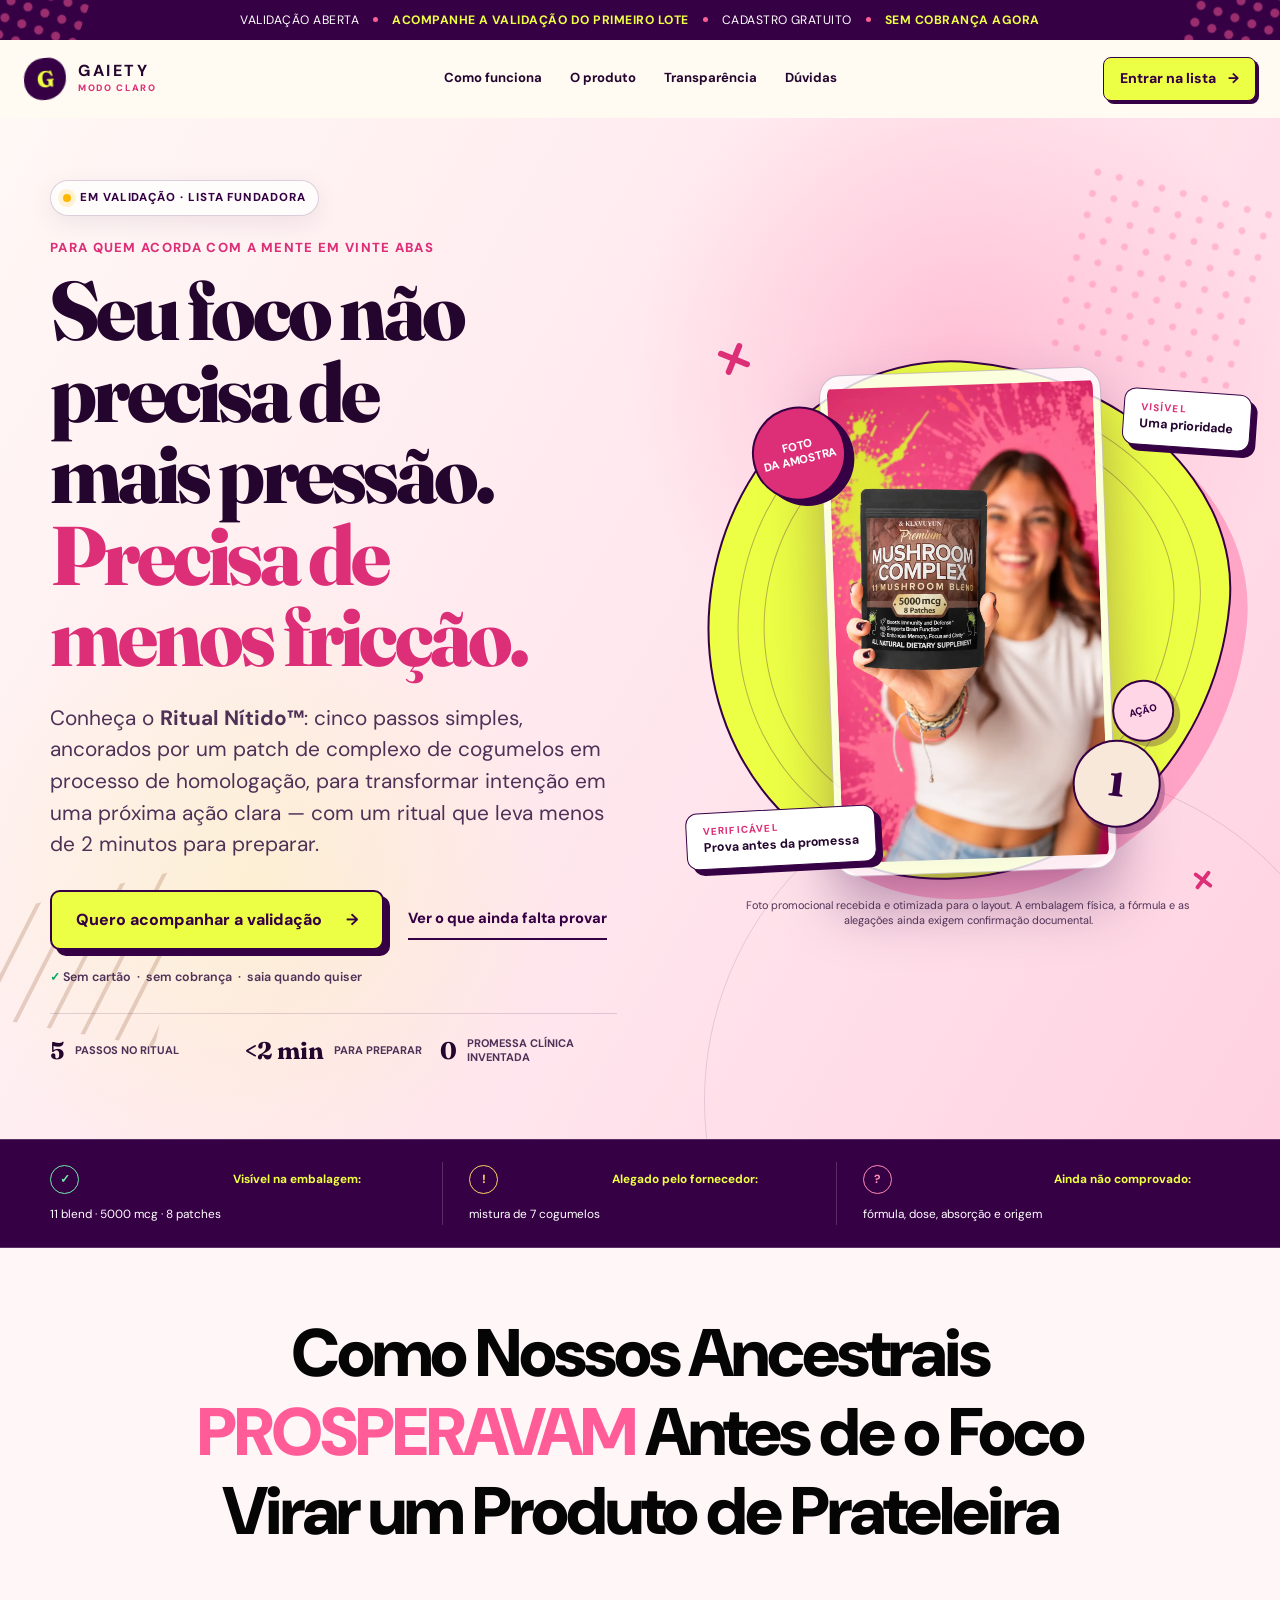
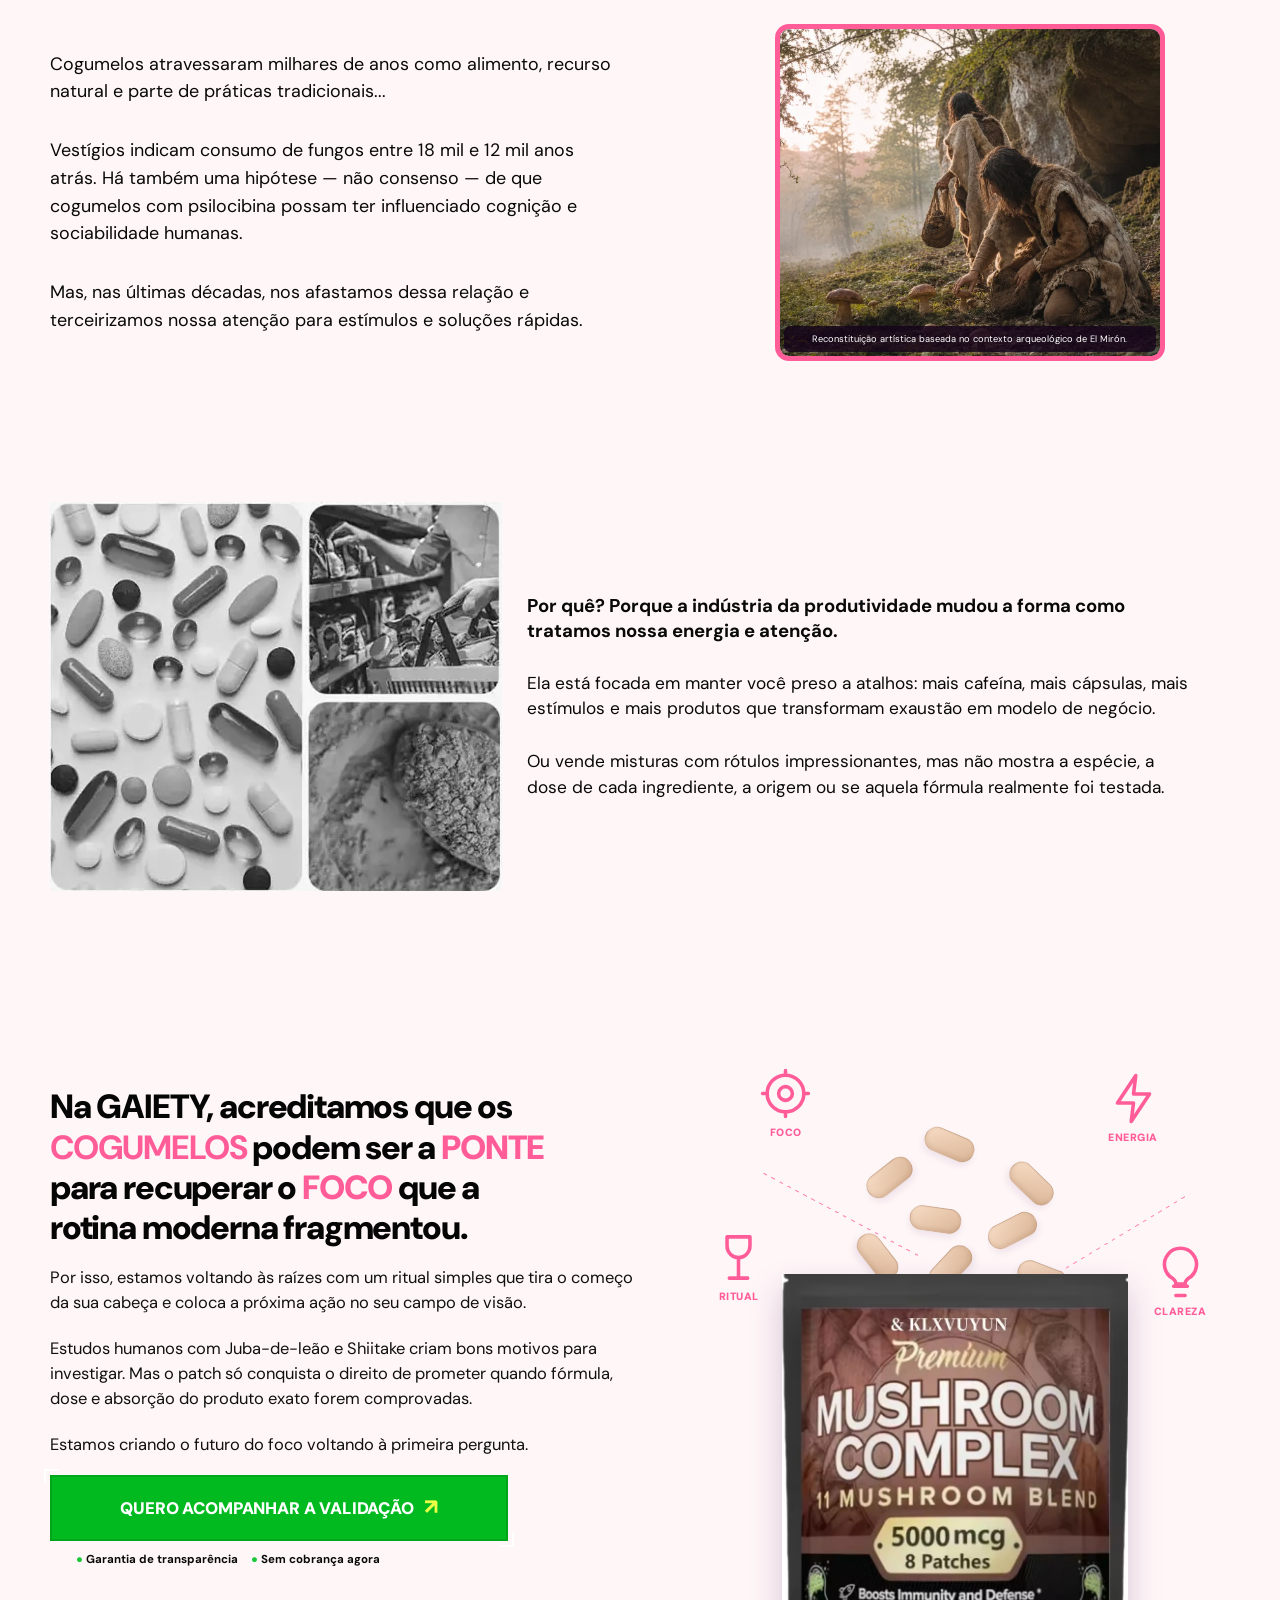
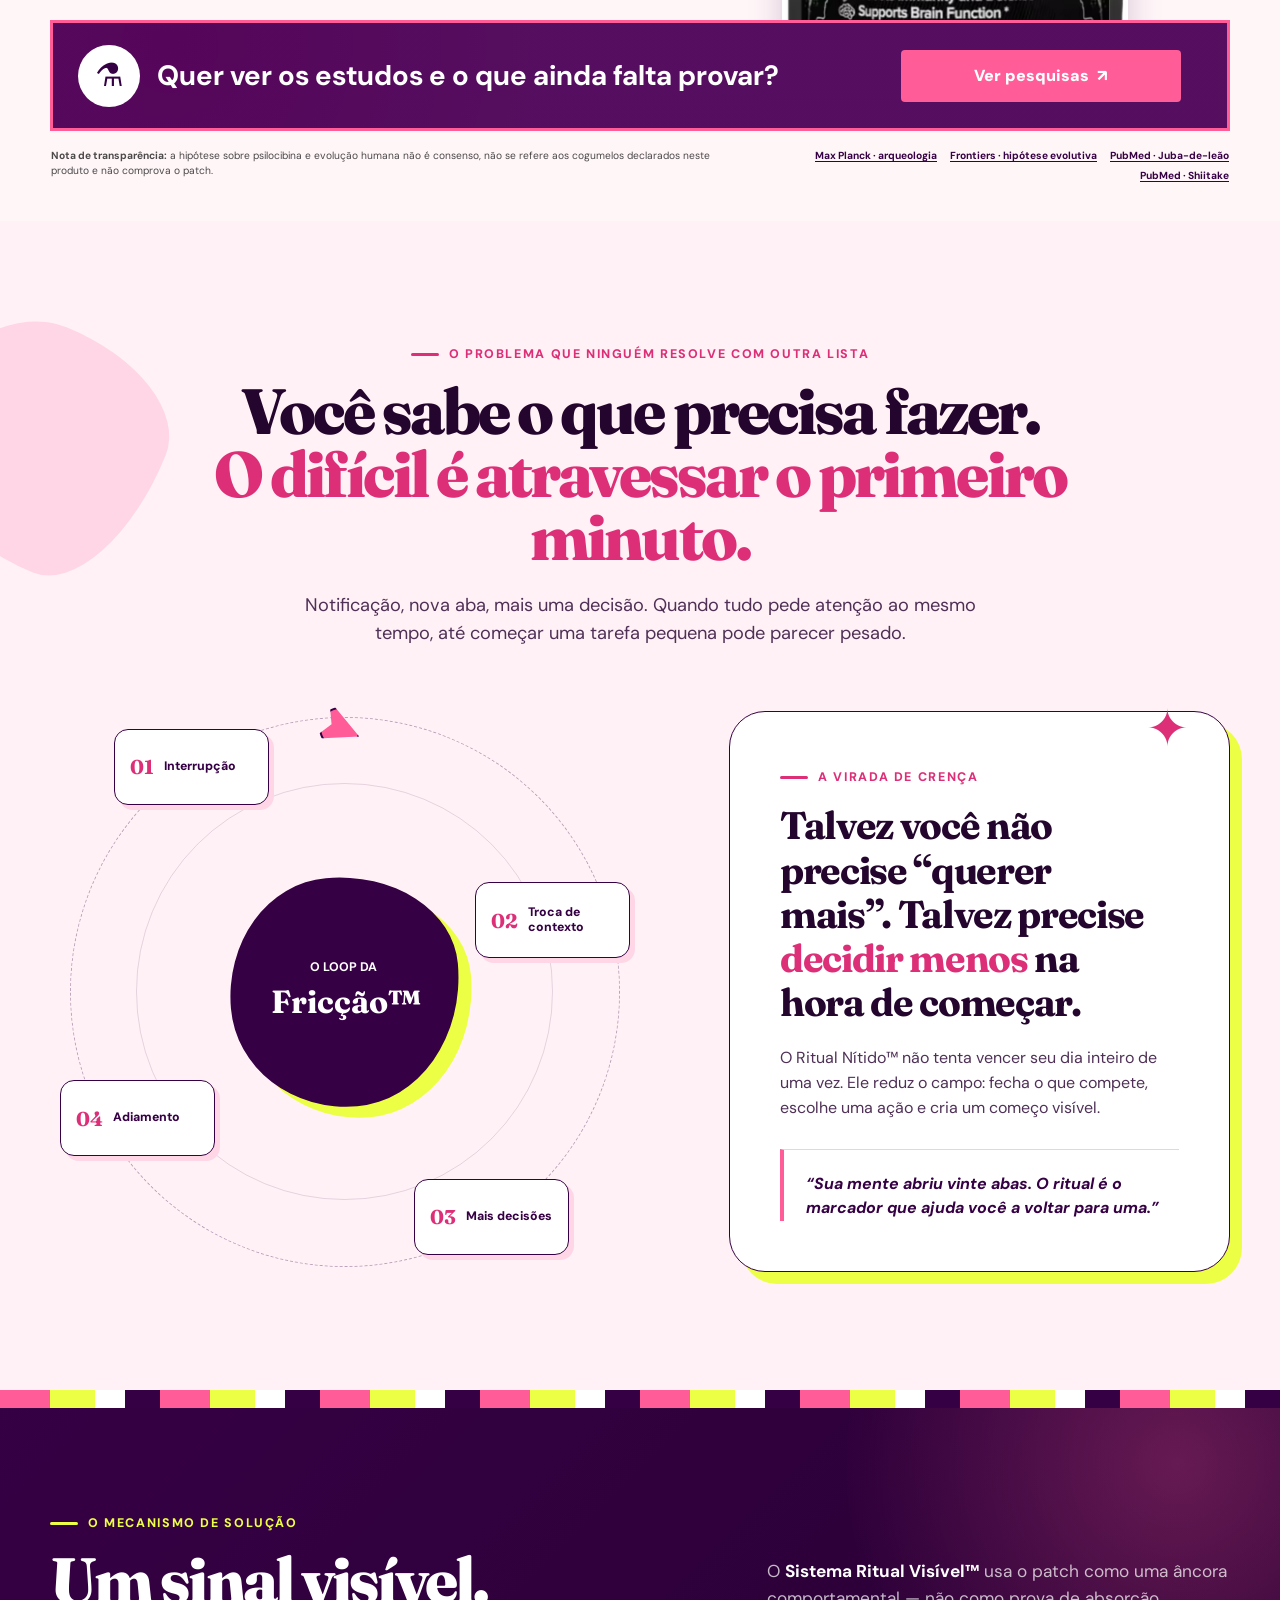
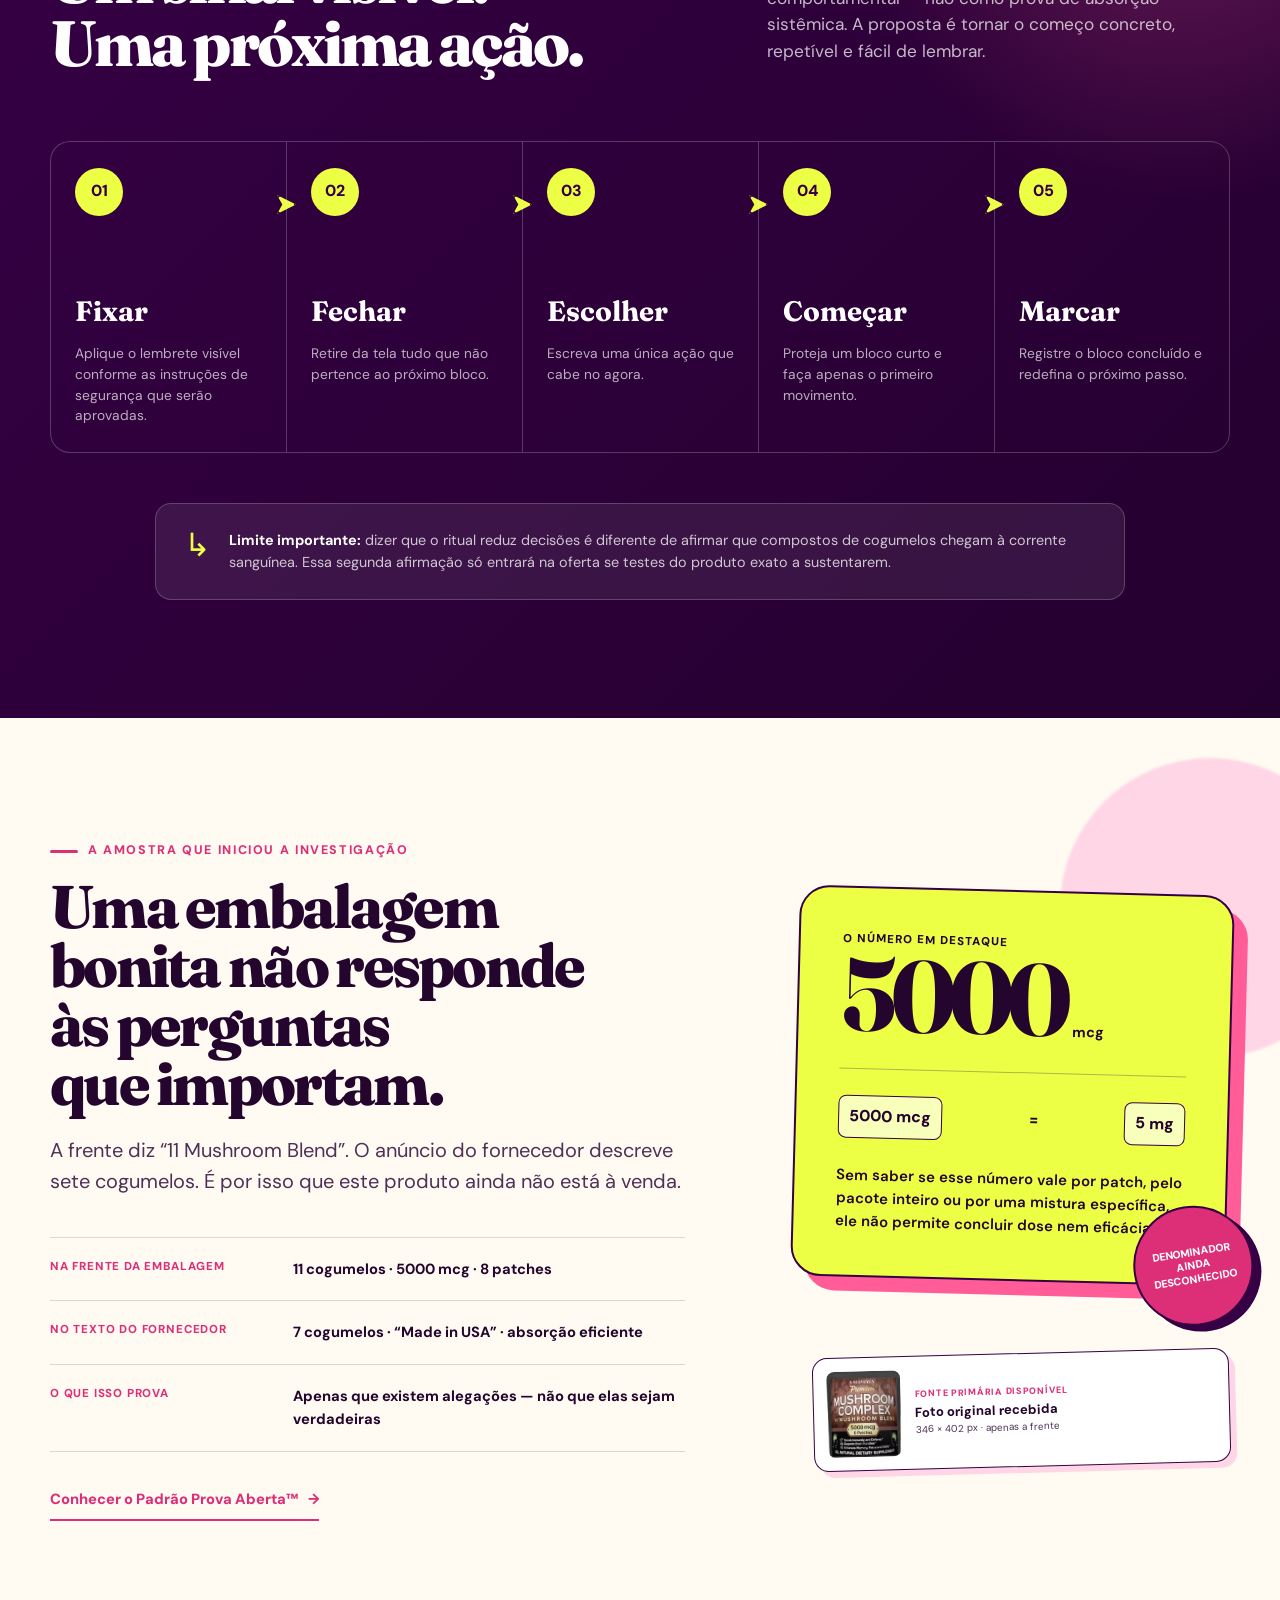
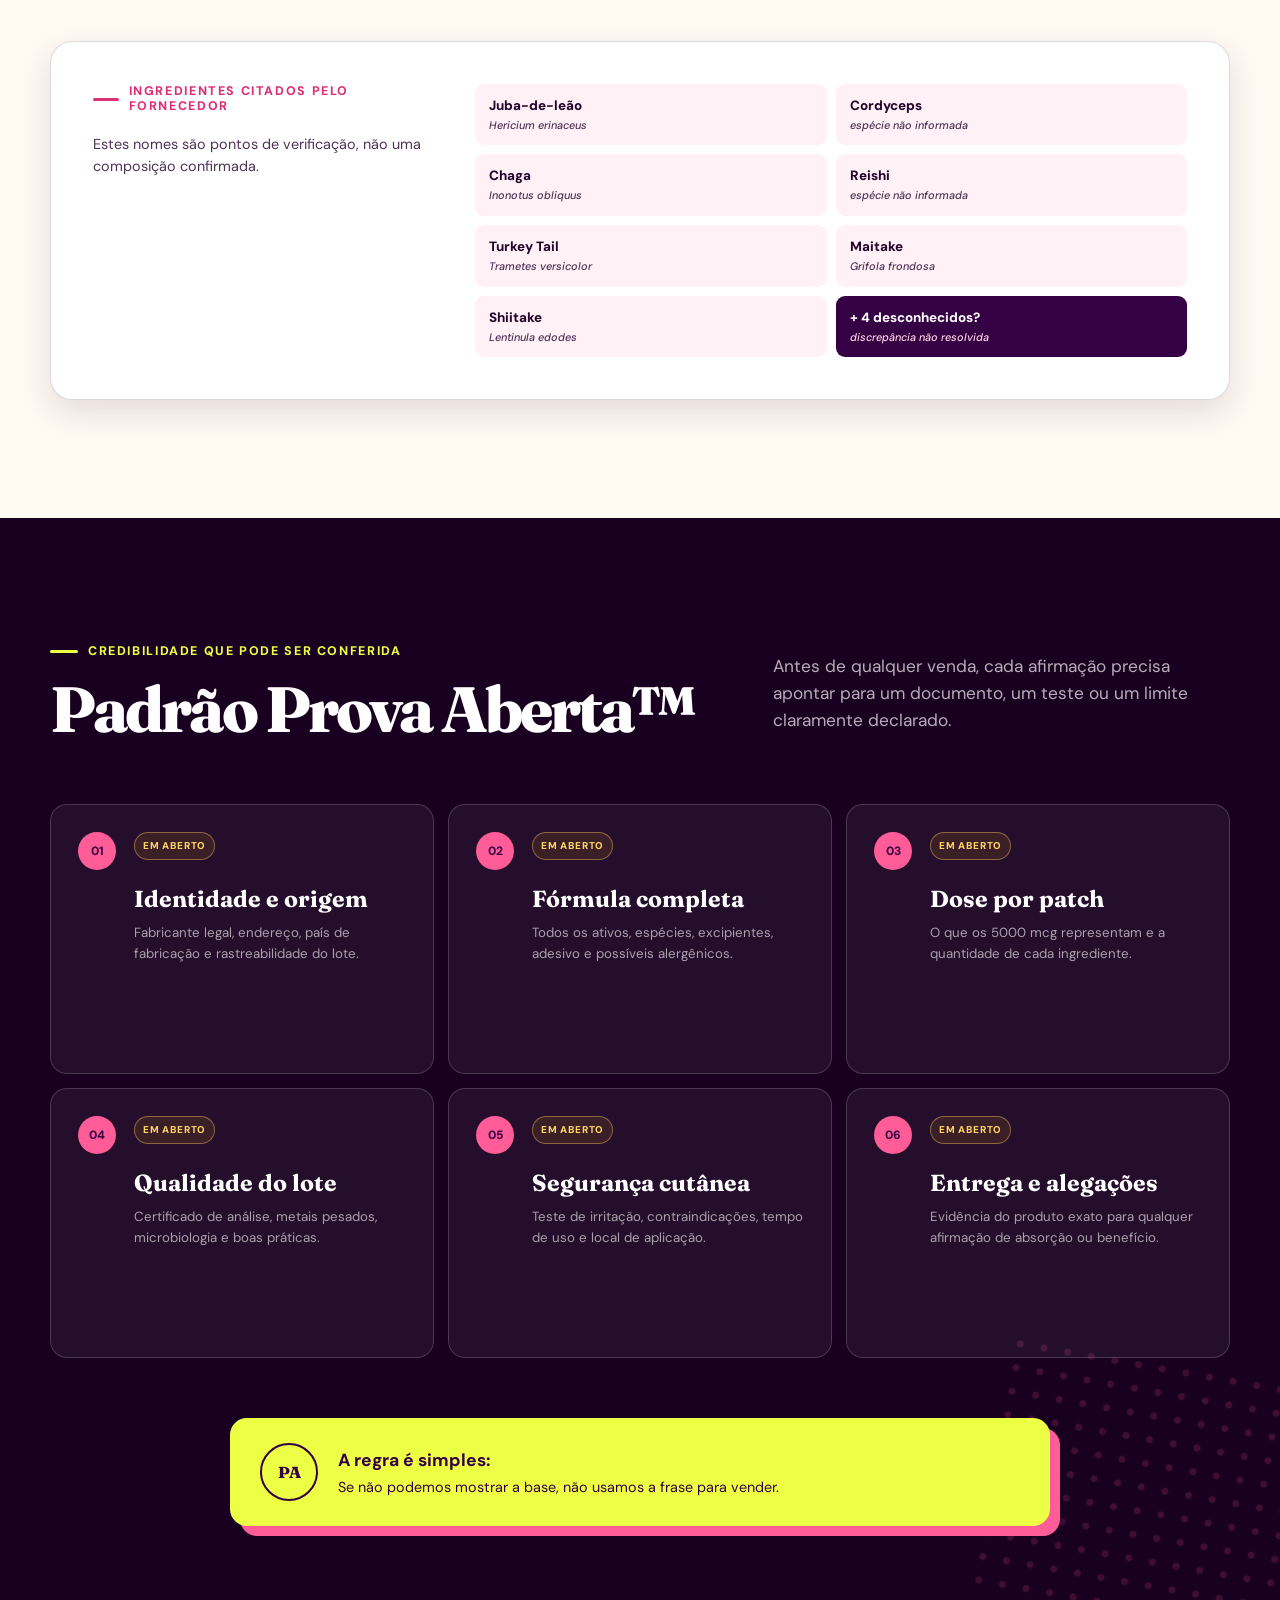
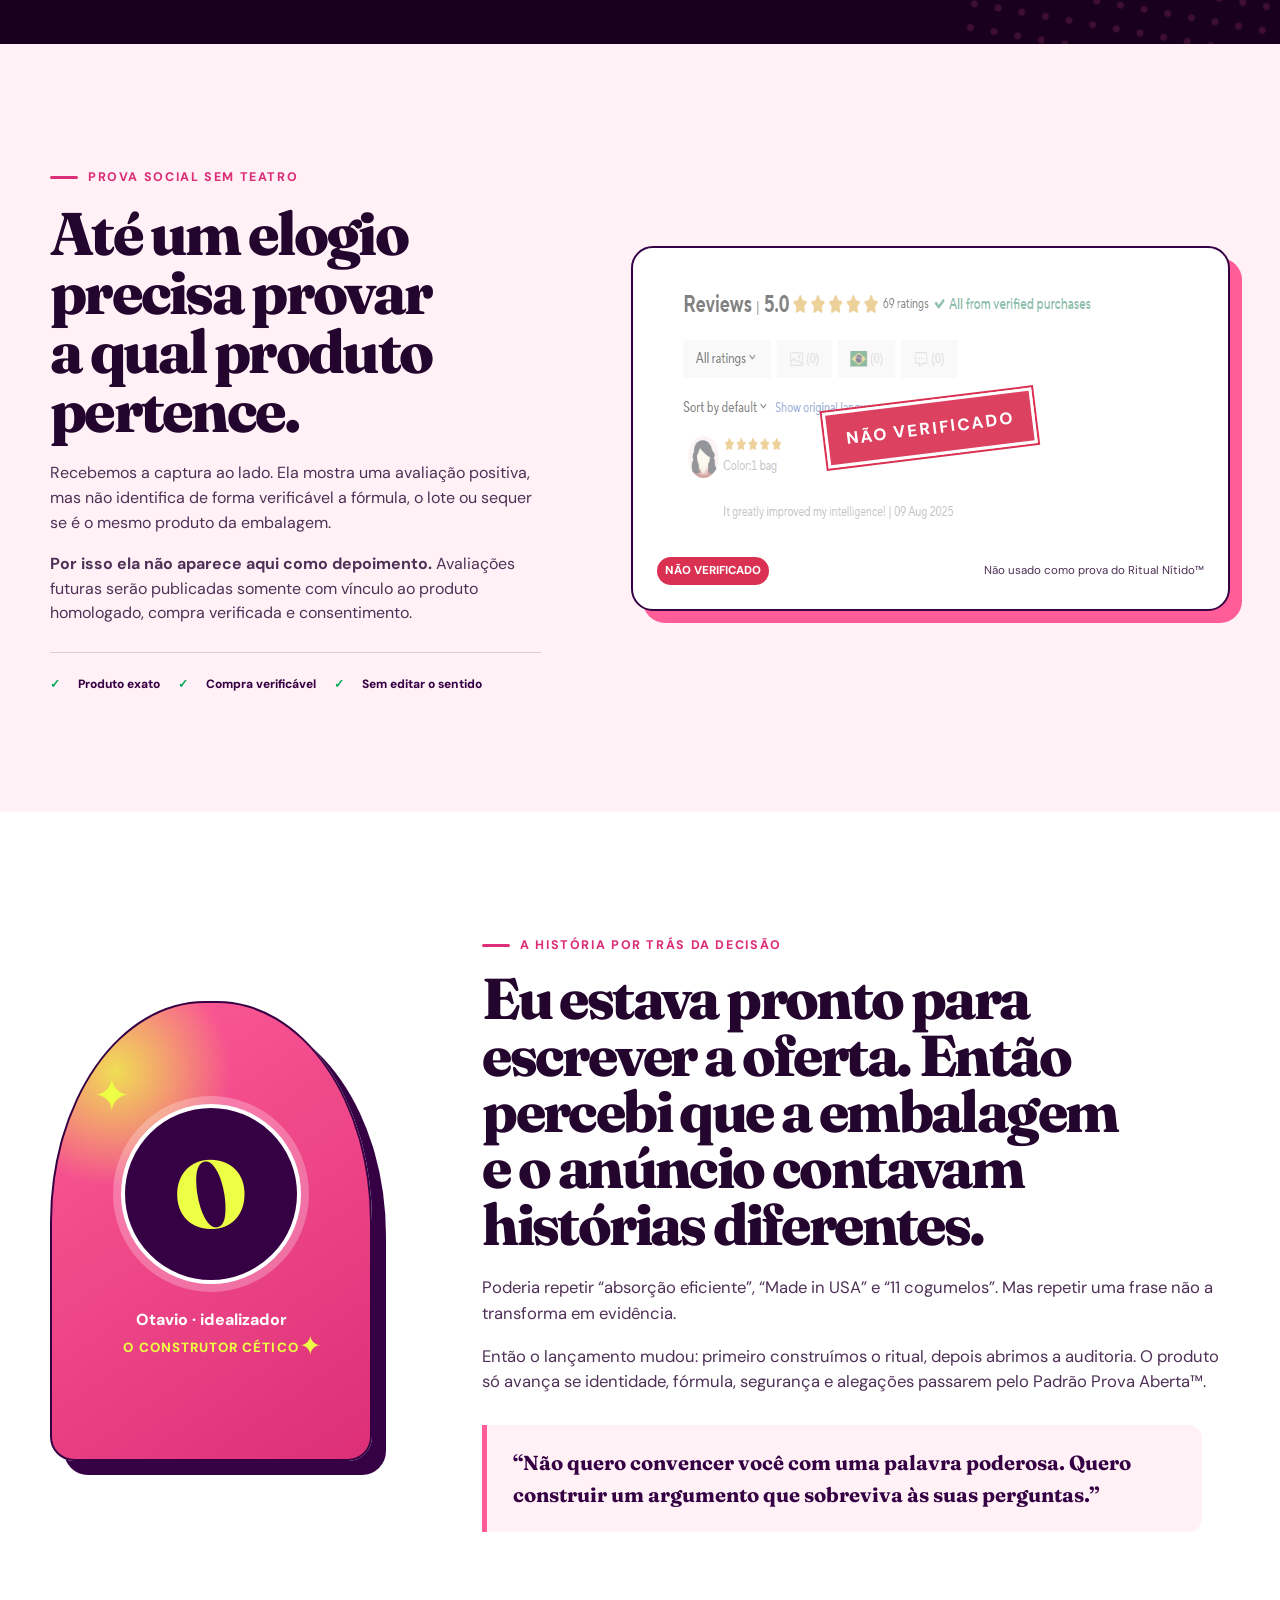
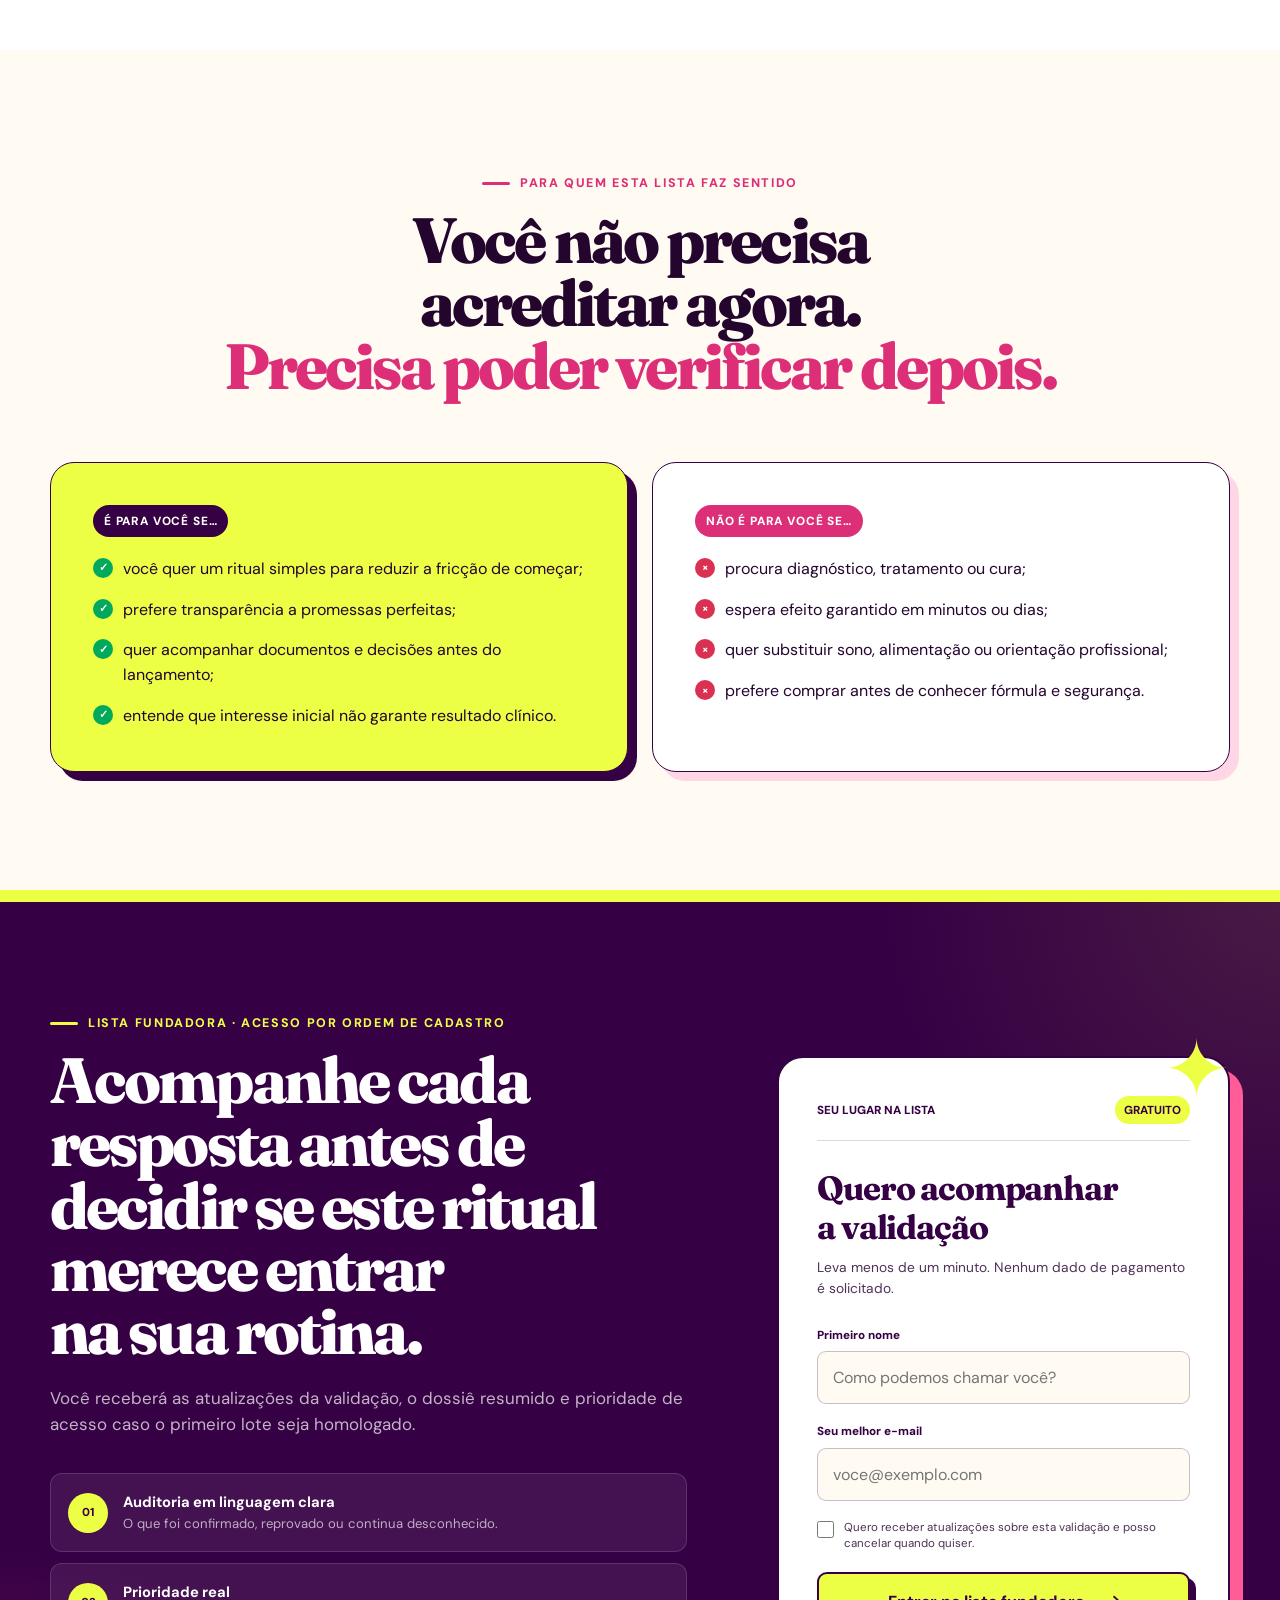
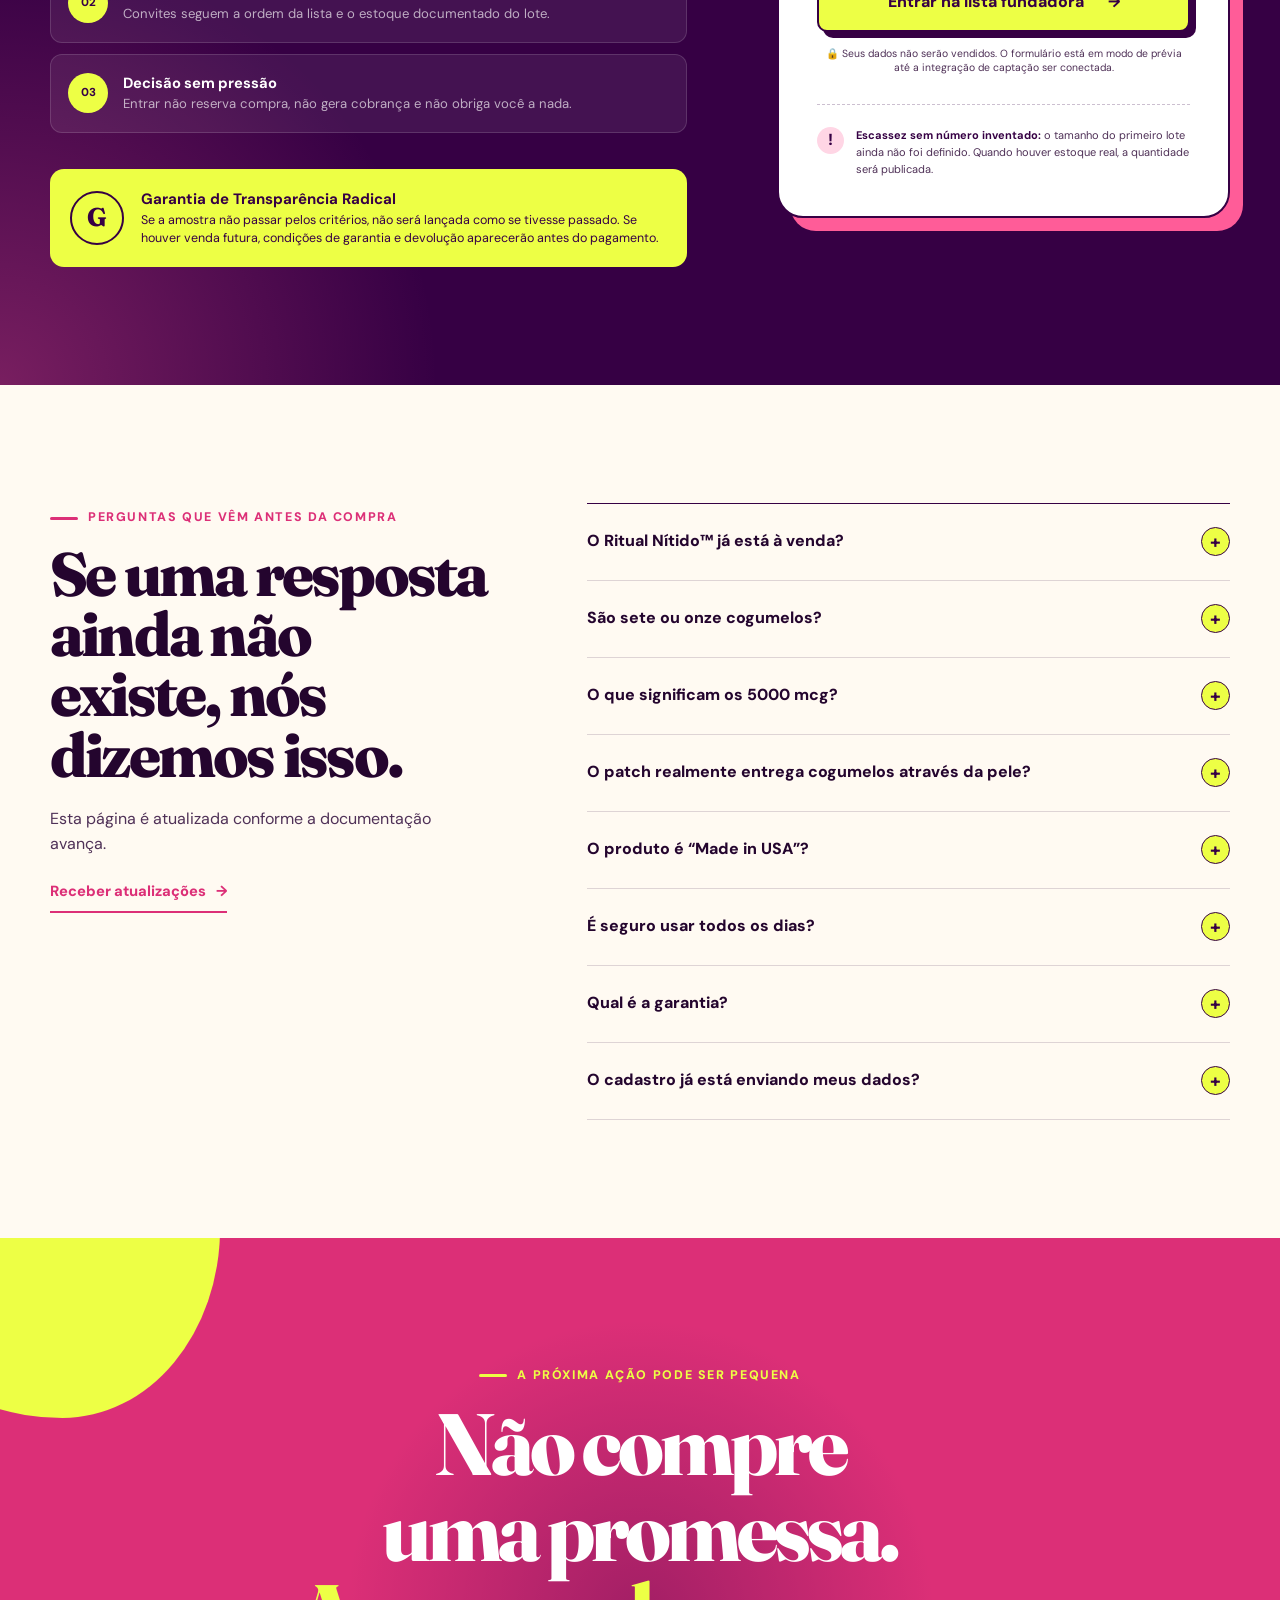
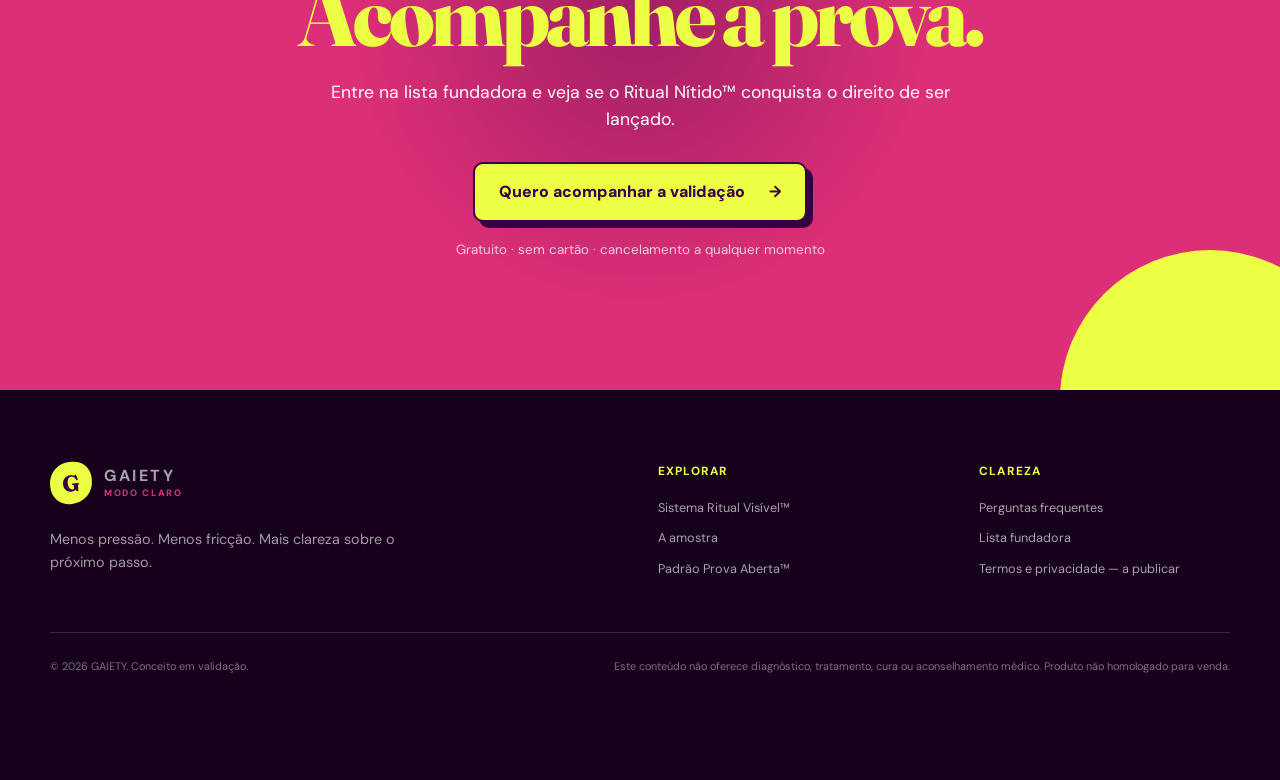
==== commit 6ec4b33c: "fix: match ancestral image proportions" ====
--- a/index.html
+++ b/index.html
@@ -36,8 +36,8 @@
   <link rel="preconnect" href="https://fonts.googleapis.com">
   <link rel="preconnect" href="https://fonts.gstatic.com" crossorigin>
   <link href="https://fonts.googleapis.com/css2?family=DM+Sans:wght@400;500;600;700;800&family=Fraunces:opsz,wght@9..144,700;9..144,800&display=swap" rel="stylesheet">
-  <link rel="stylesheet" href="styles.css?v=ritual-2">
-  <link rel="stylesheet" href="media.css?v=ritual-2">
+  <link rel="stylesheet" href="styles.css?v=ritual-3">
+  <link rel="stylesheet" href="media.css?v=ritual-3">
   <link rel="stylesheet" href="motion.css?v=ritual-1">
 </head>
 <body>
--- a/styles.css
+++ b/styles.css
@@ -945,16 +945,18 @@
 .legacy-origin-image {
   position: relative;
   width: min(100%, 390px);
+  aspect-ratio: 381 / 330;
   margin: 0;
   justify-self: start;
 }
 
 .legacy-origin-image img {
   width: 100%;
-  aspect-ratio: 1;
+  height: 100%;
   border: 5px solid var(--pink);
   border-radius: 14px;
   object-fit: cover;
+  object-position: center 46%;
 }
 
 .legacy-origin-image figcaption {
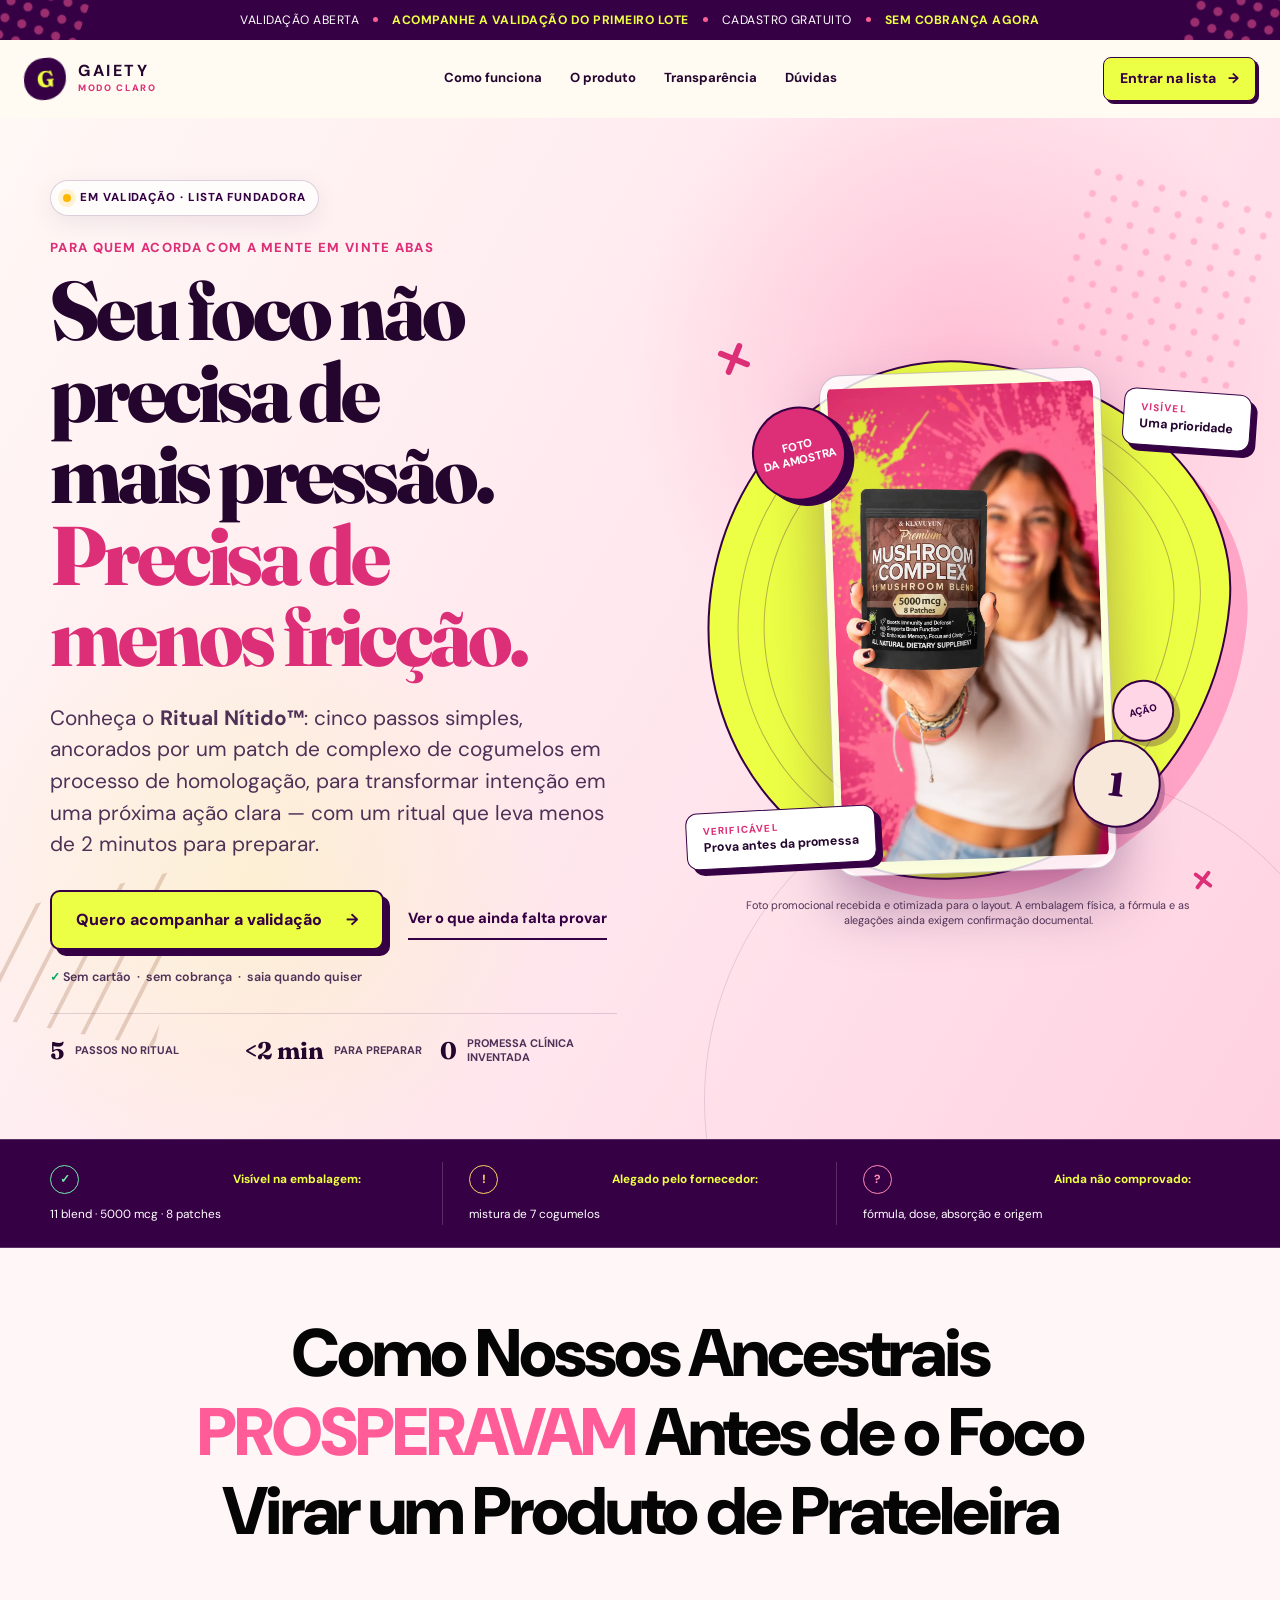
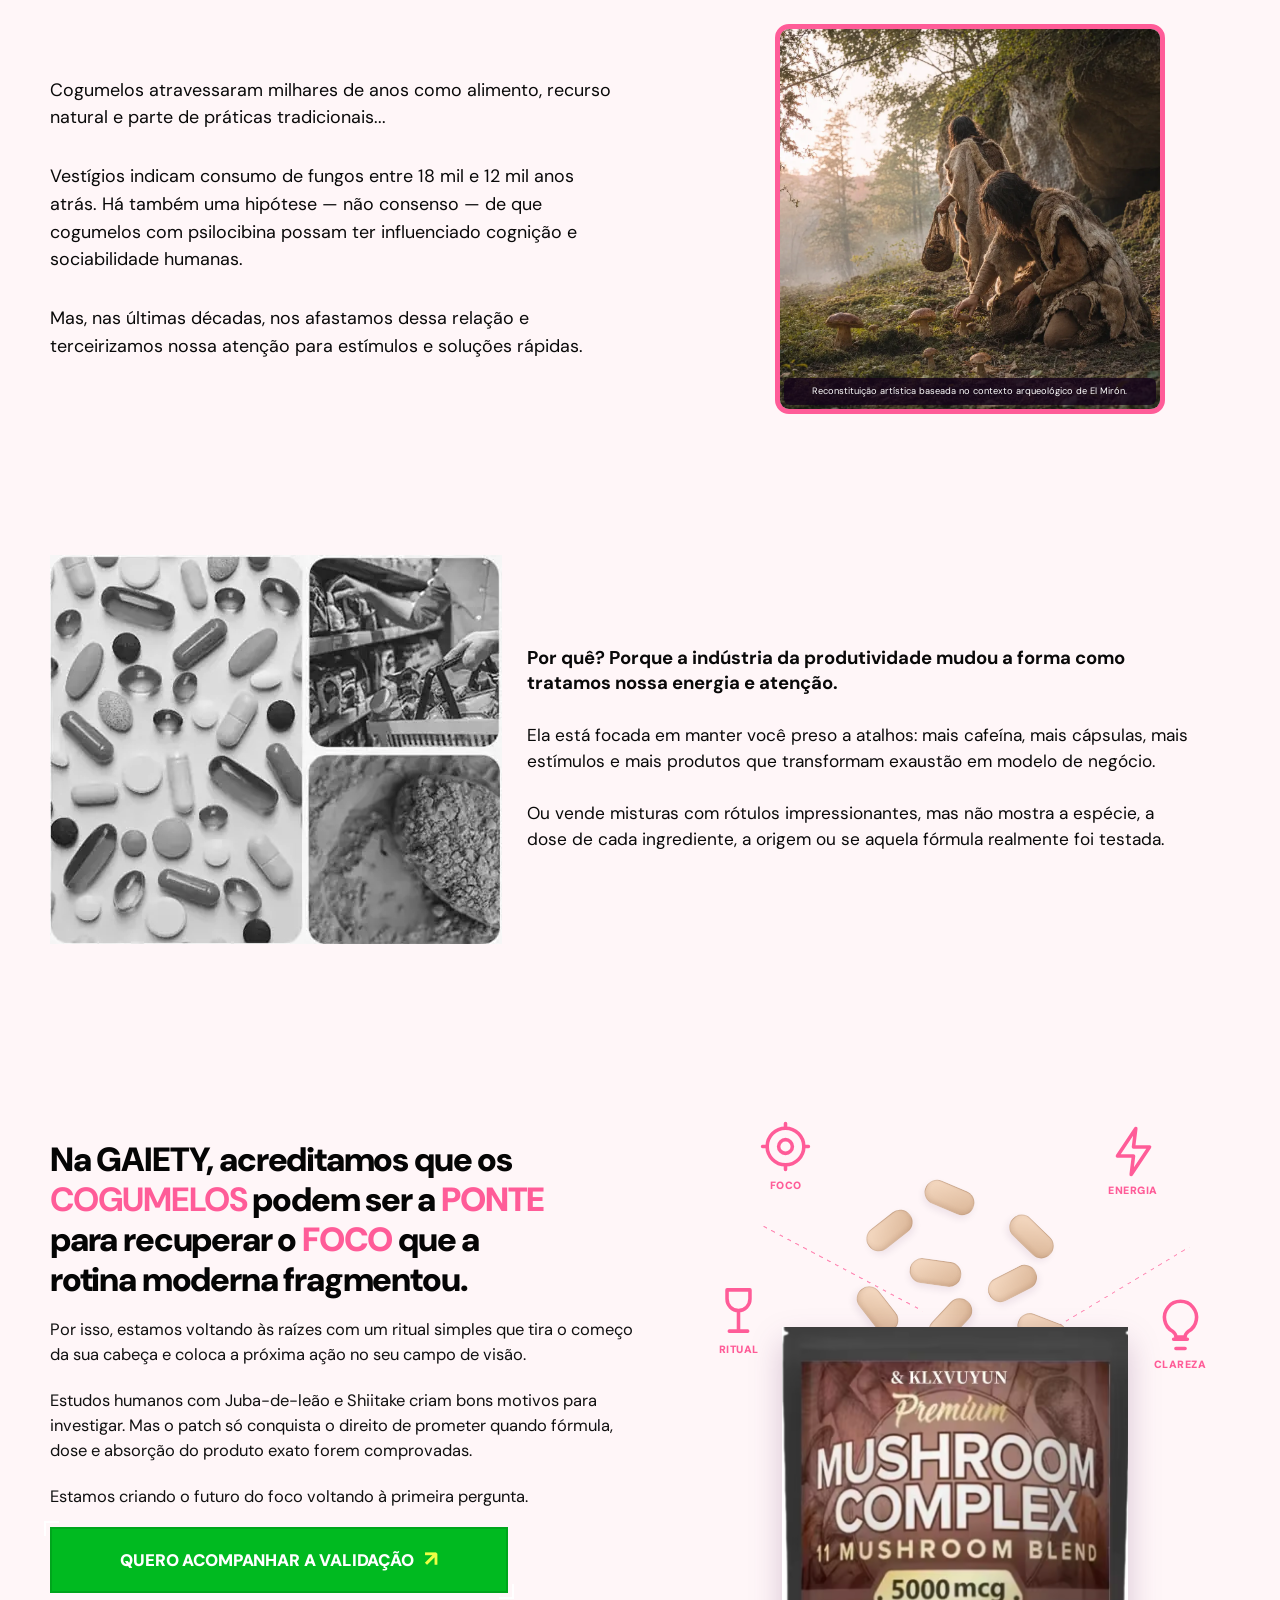
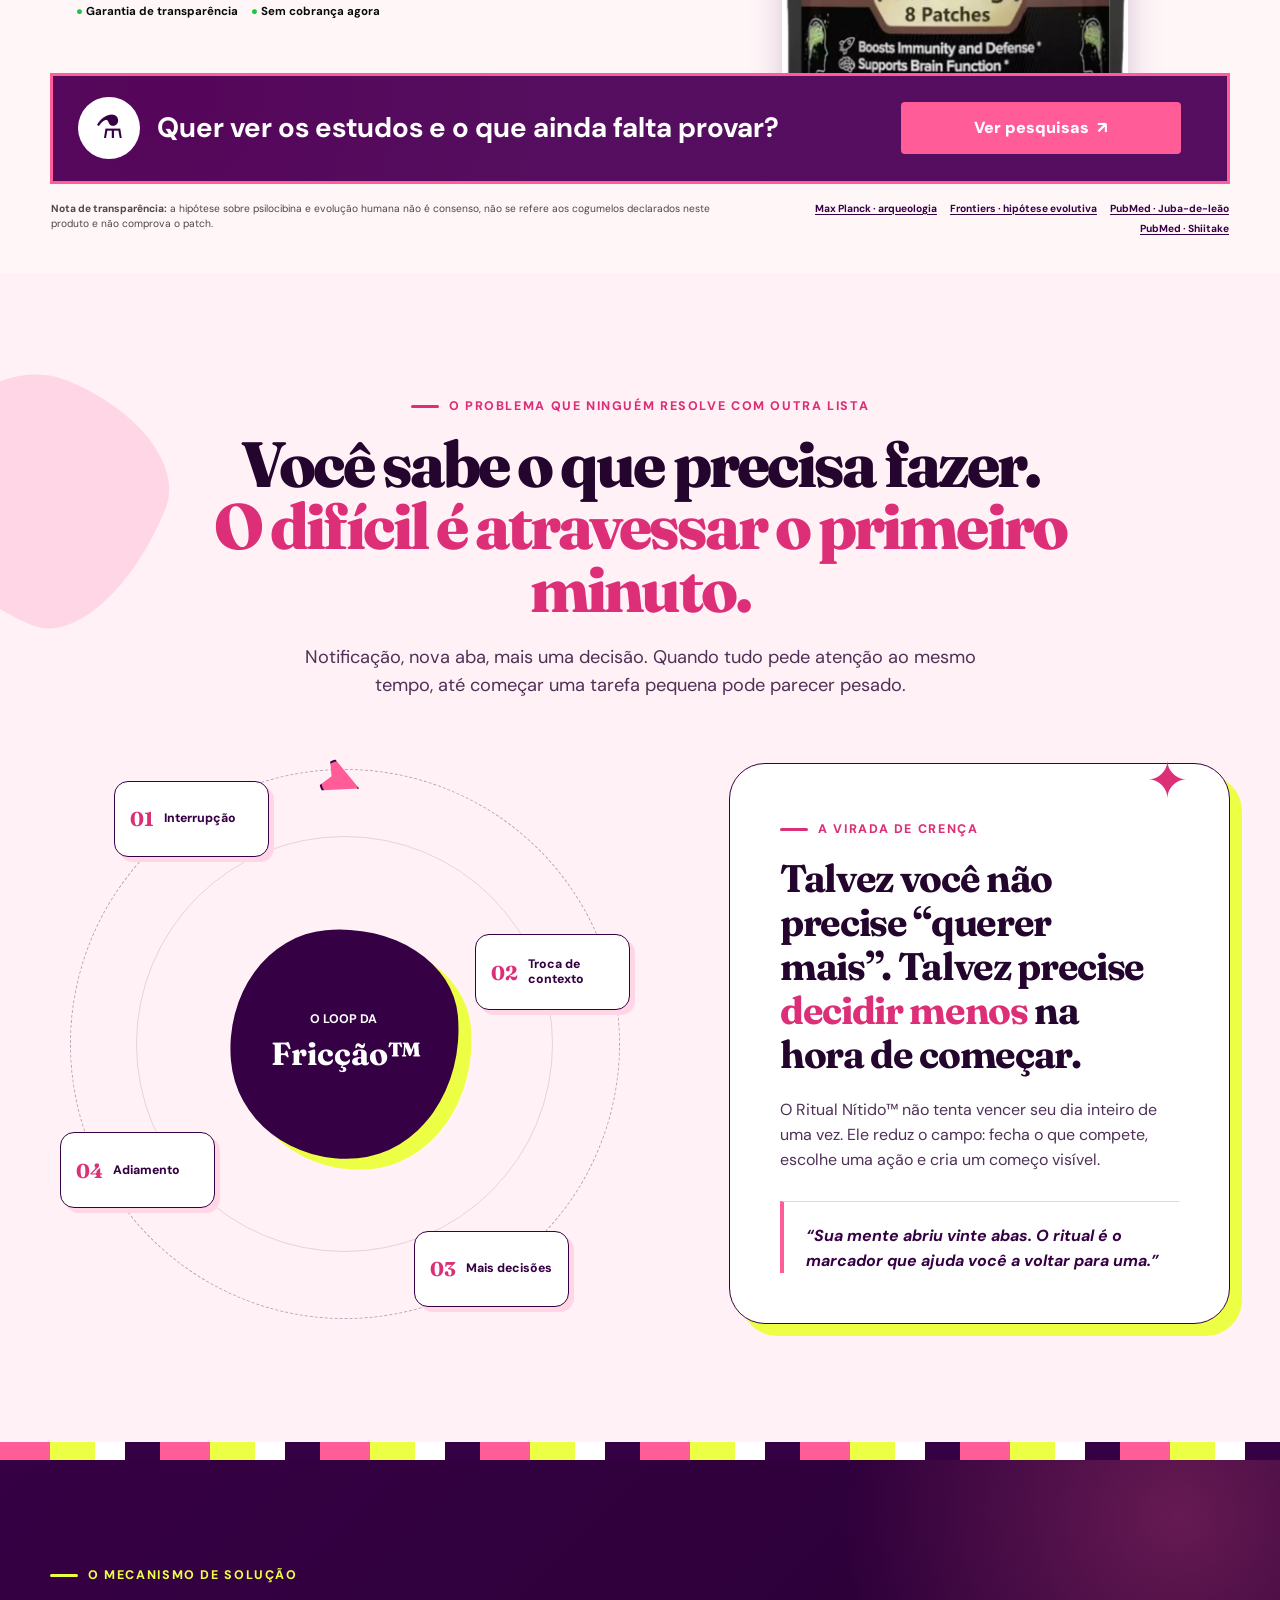
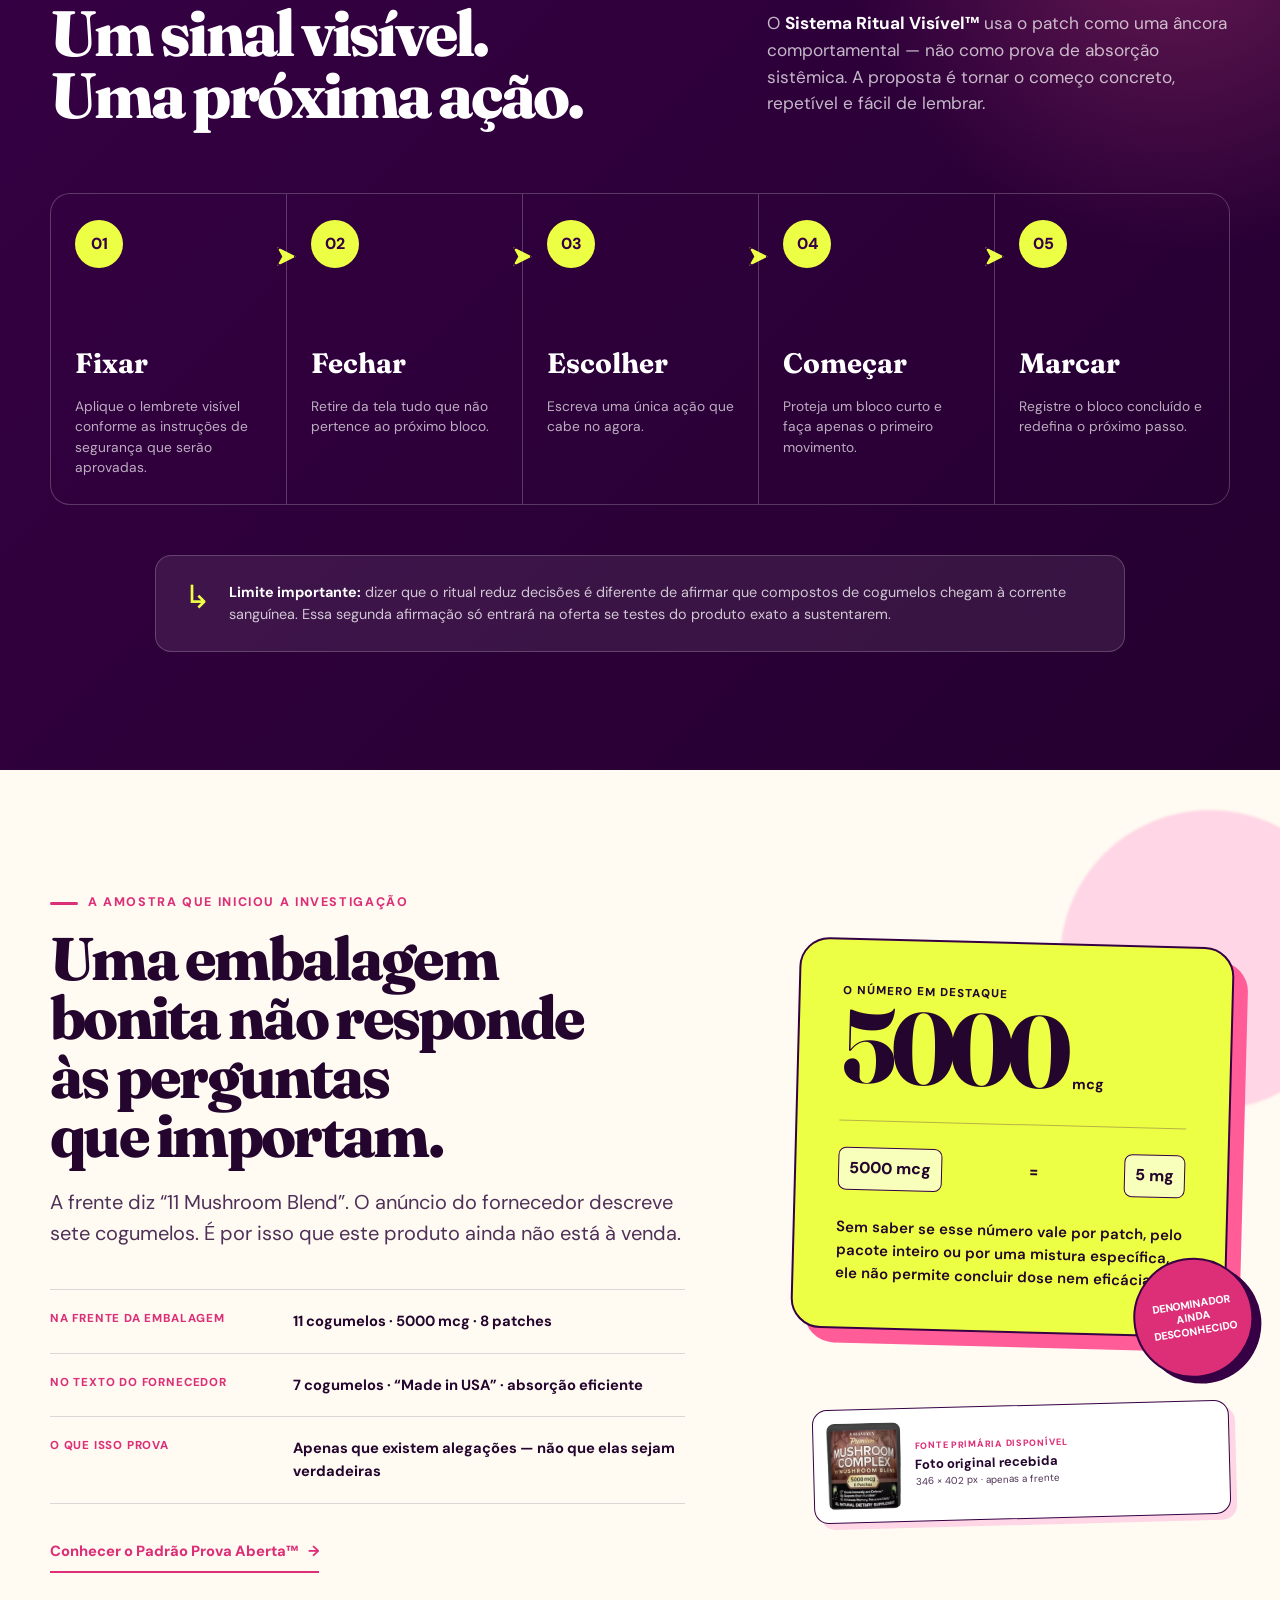
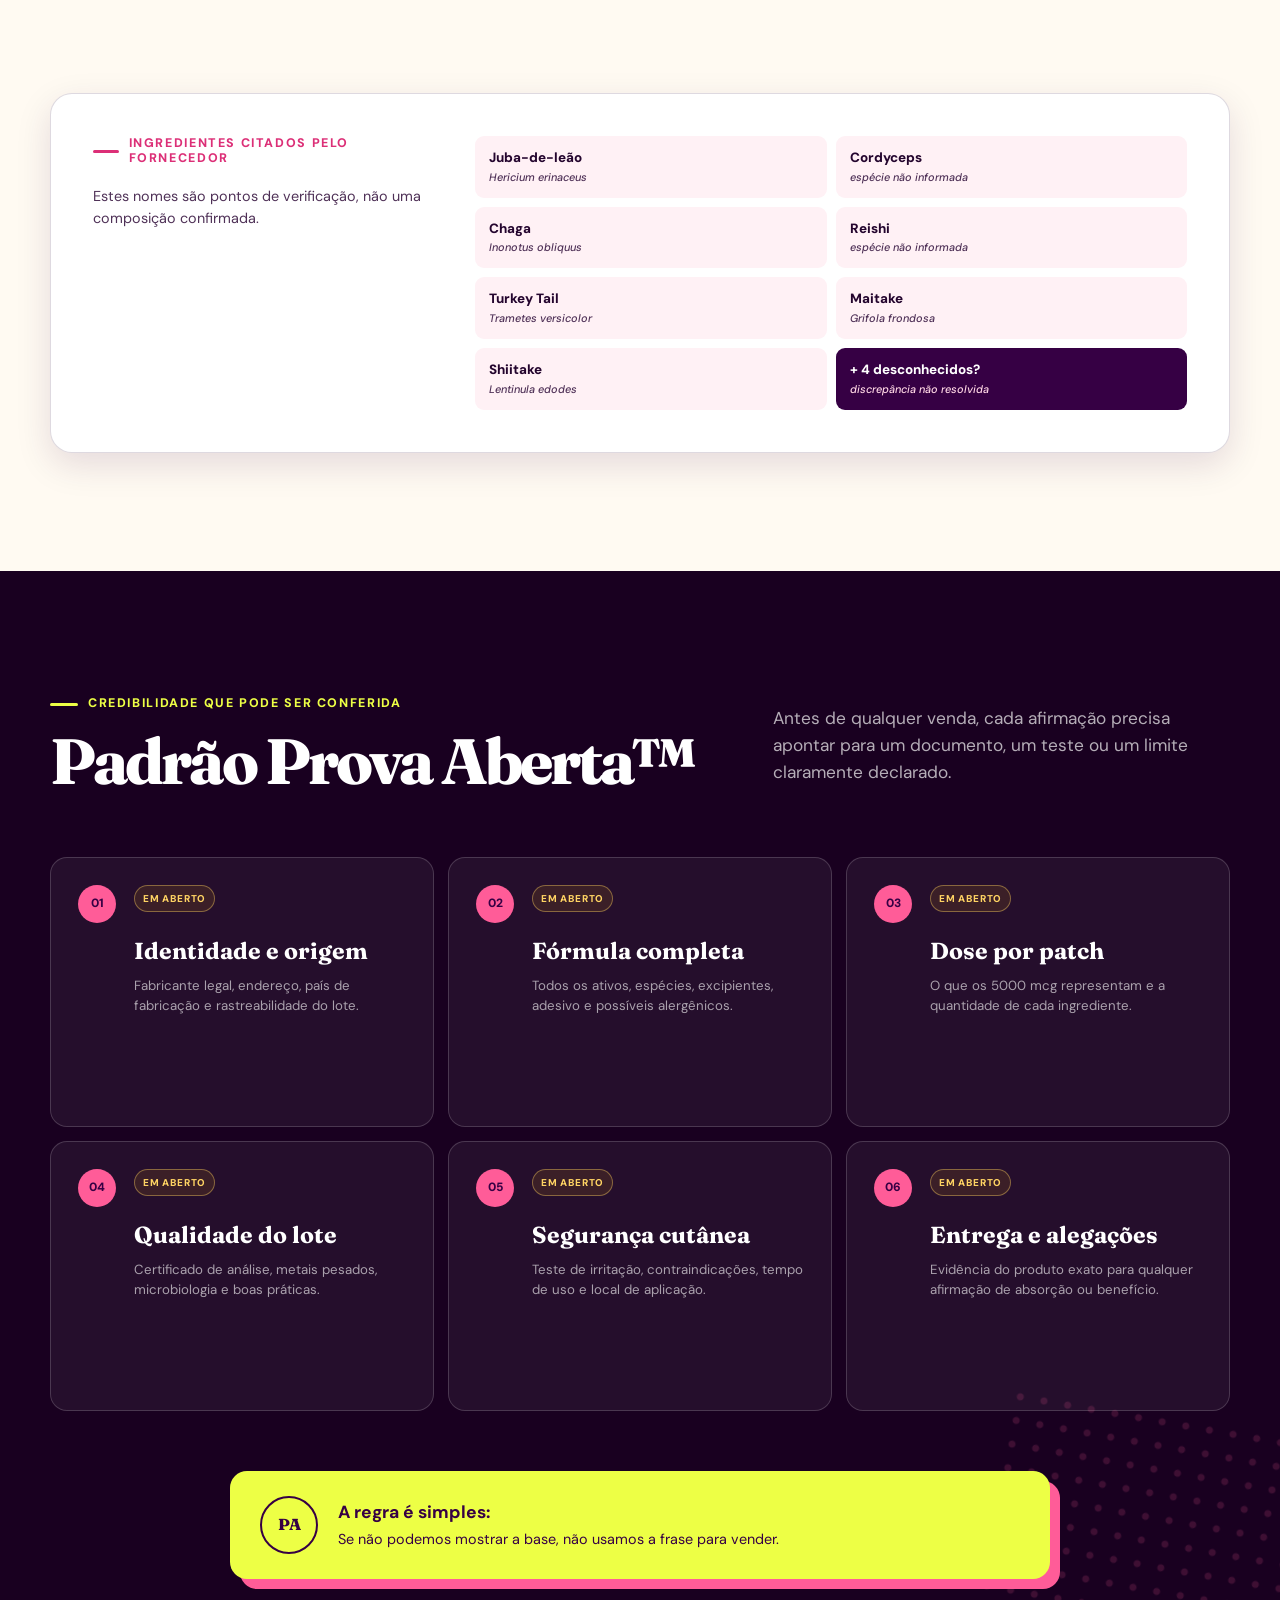
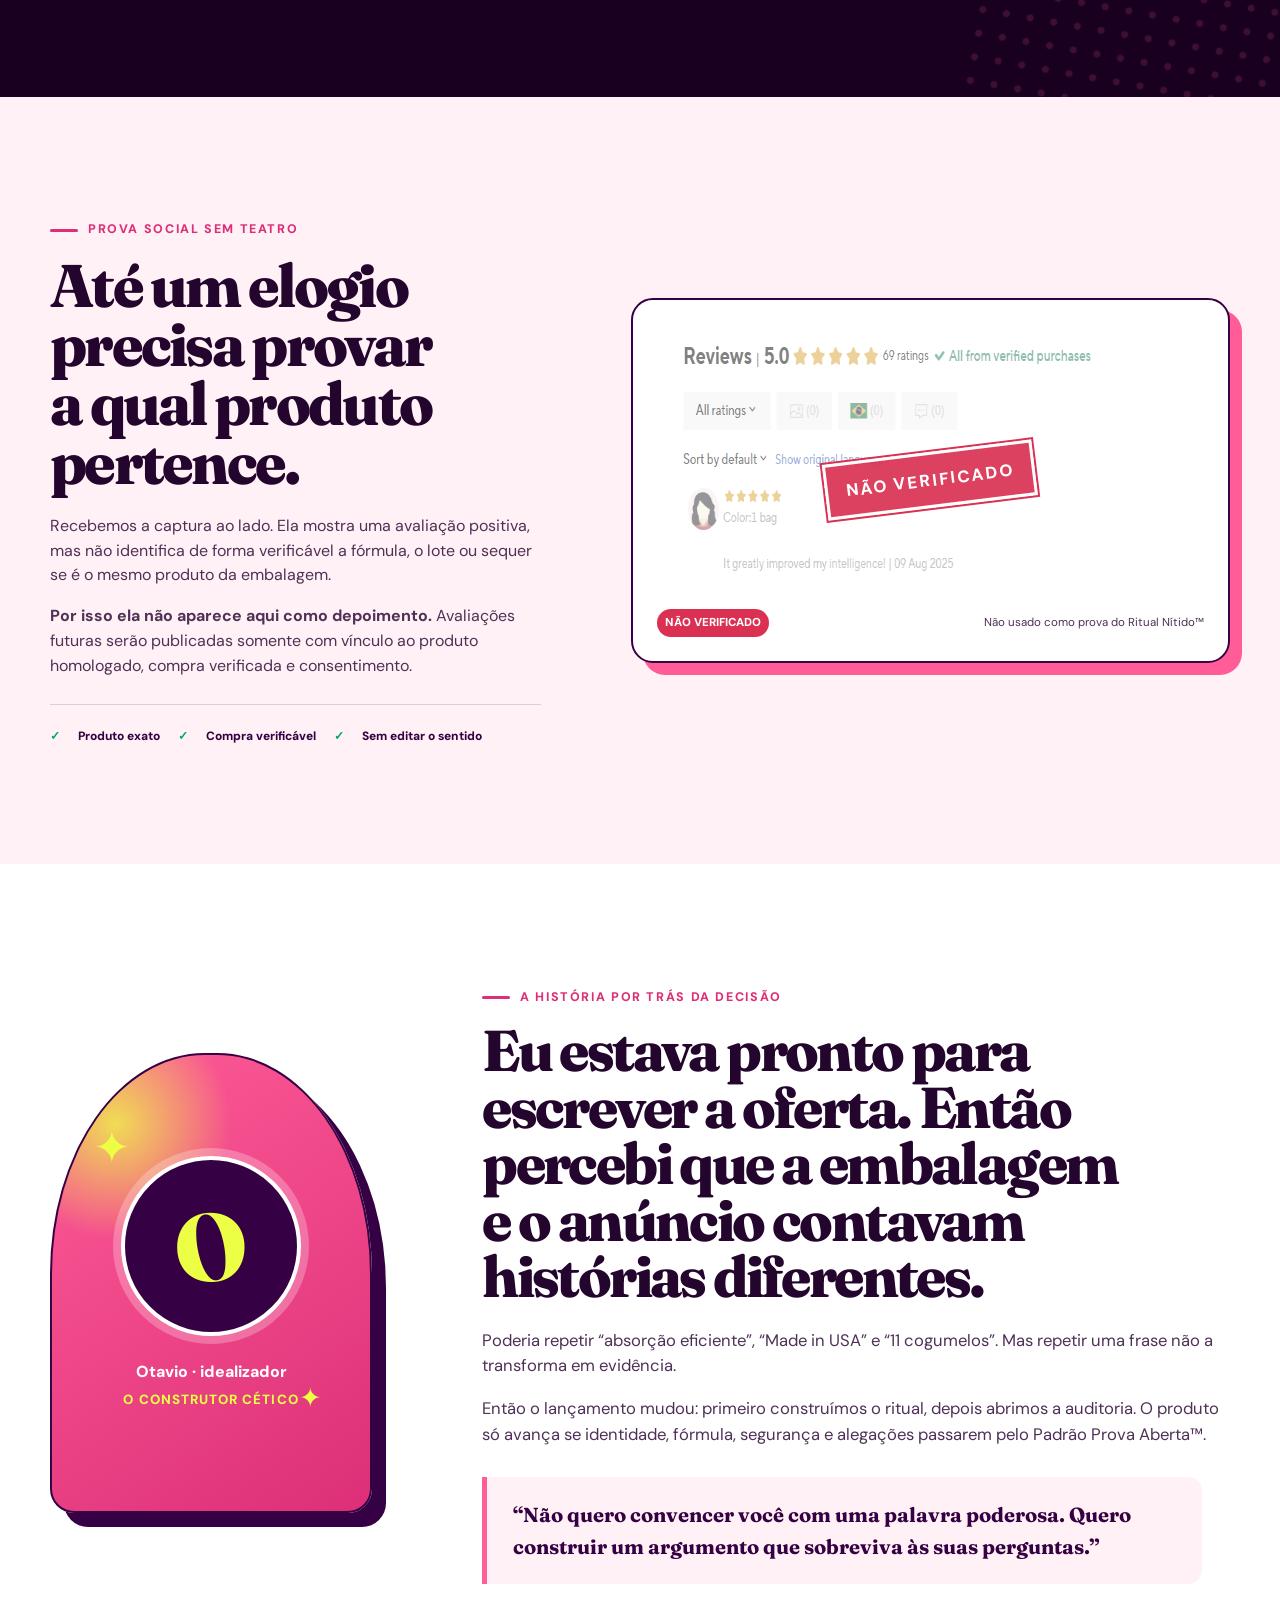
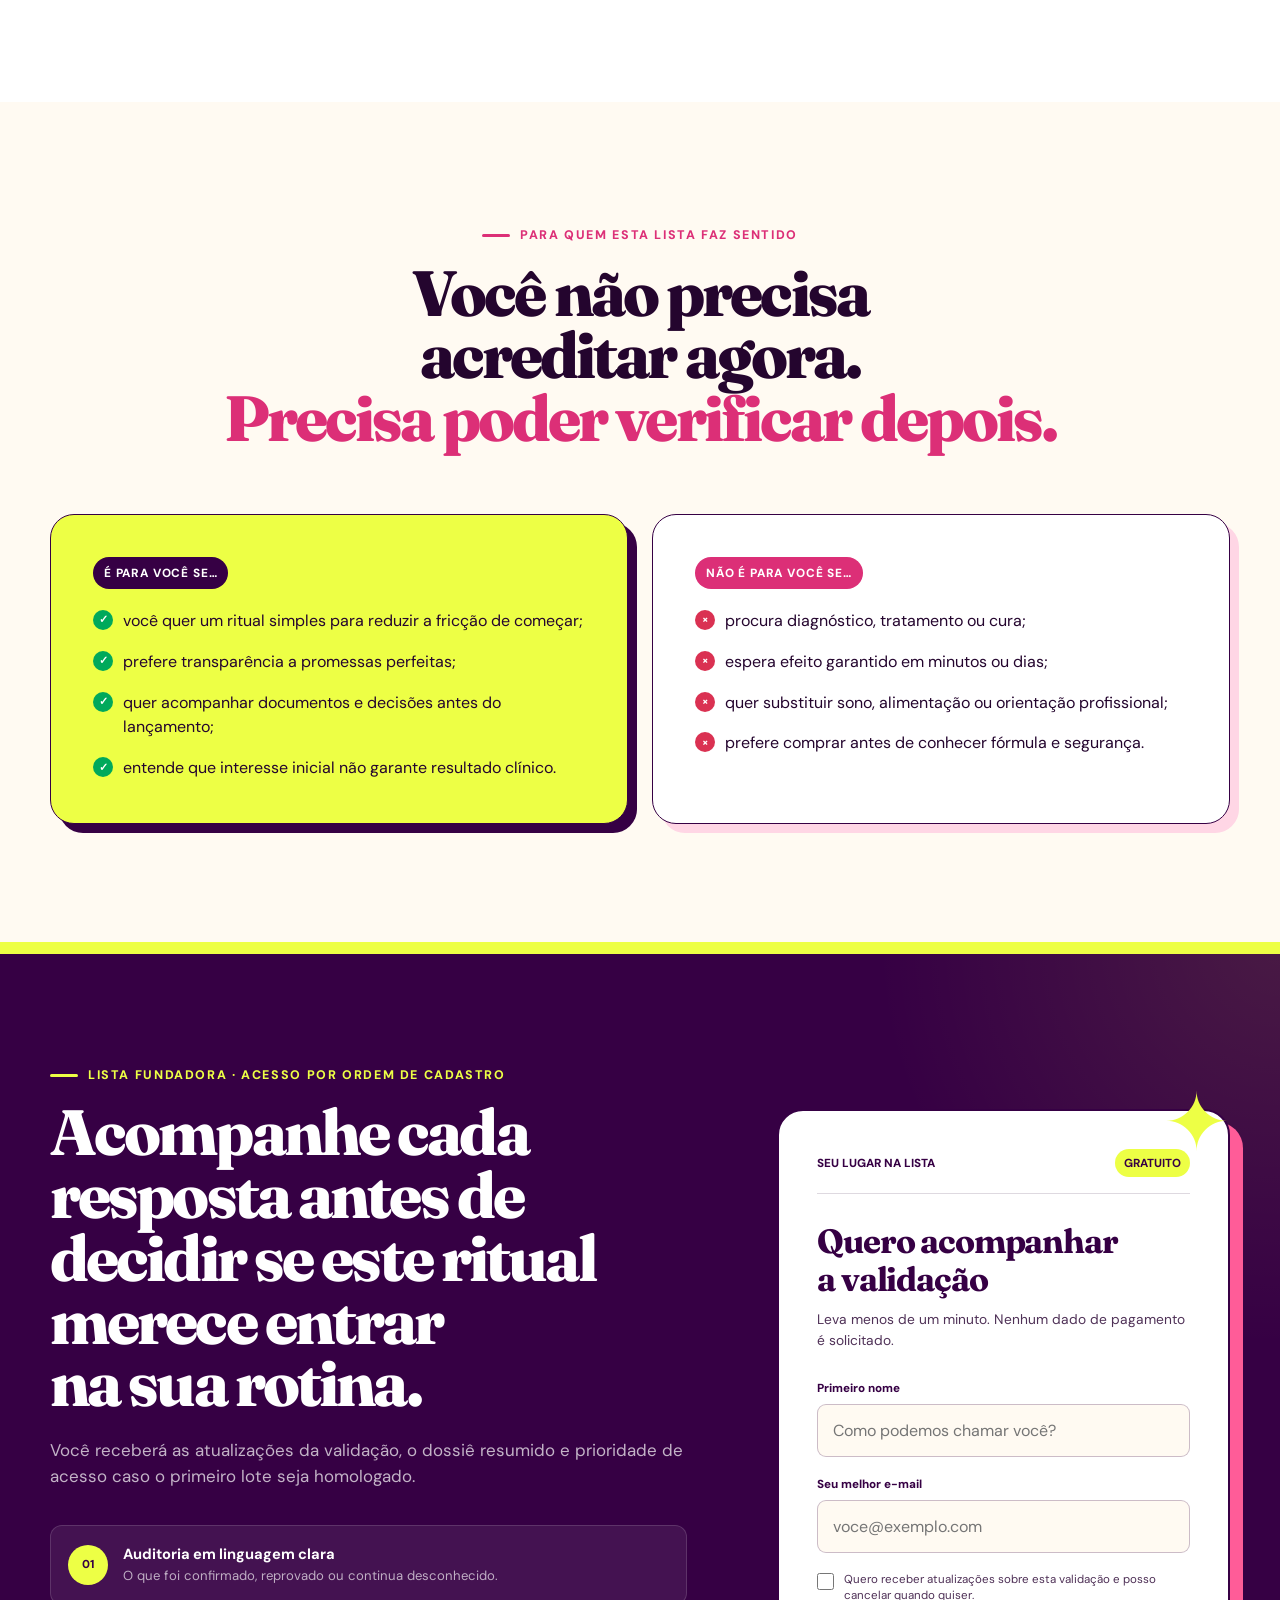
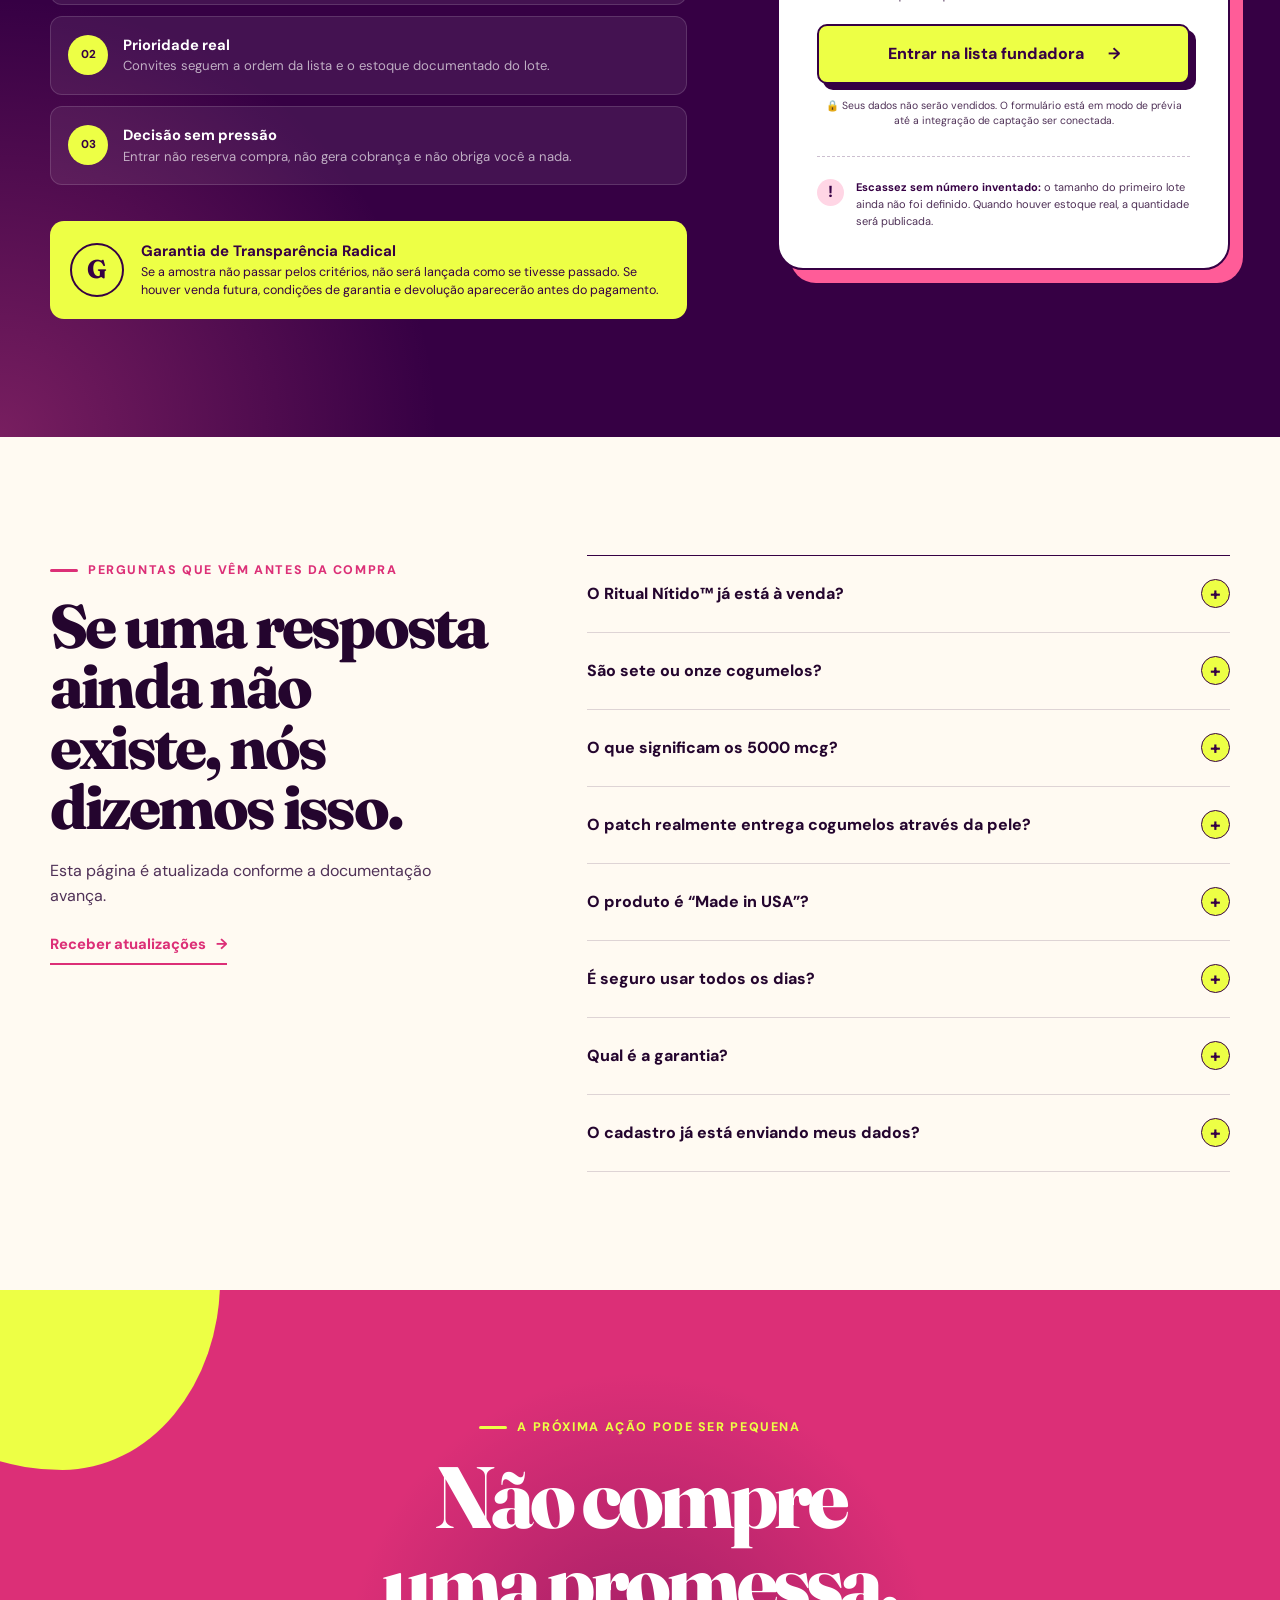
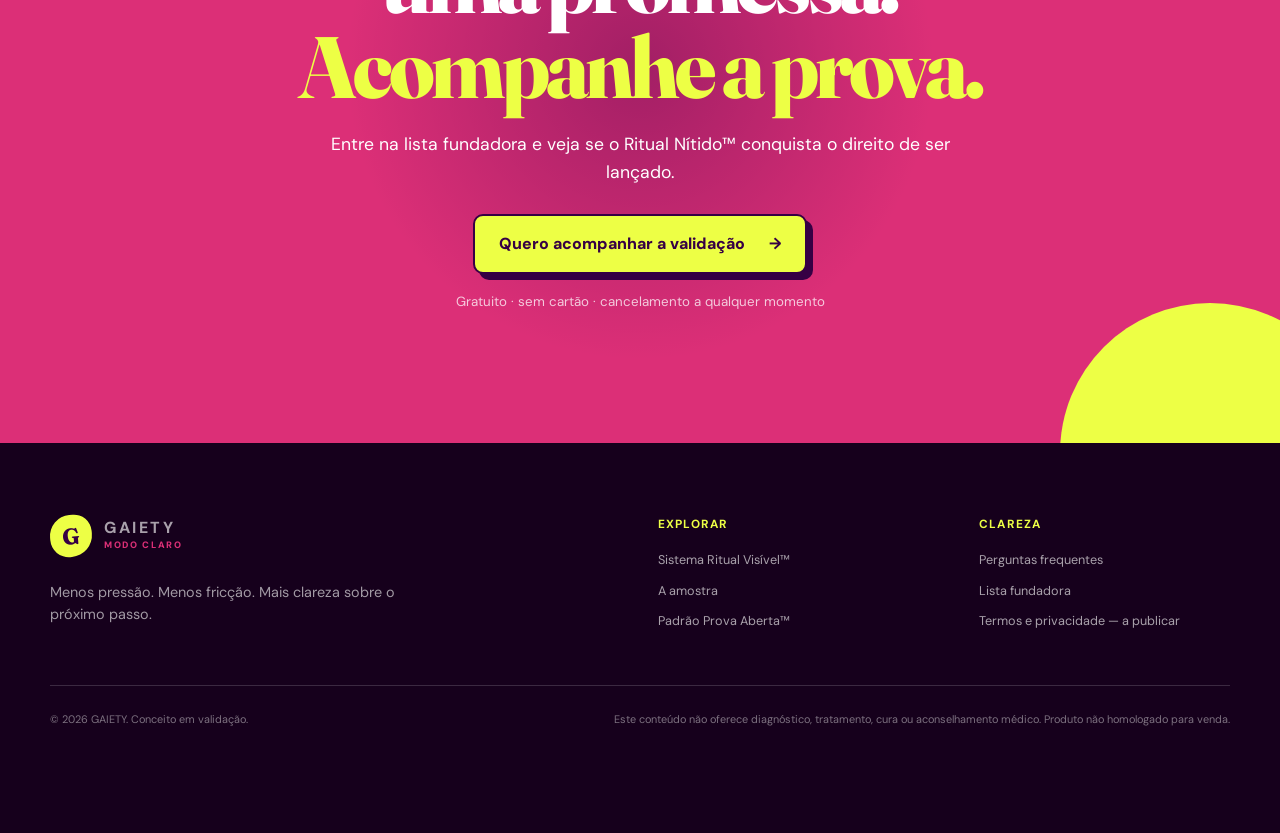
==== commit 6c315851: "fix: make ancestral image square" ====
--- a/index.html
+++ b/index.html
@@ -36,8 +36,8 @@
   <link rel="preconnect" href="https://fonts.googleapis.com">
   <link rel="preconnect" href="https://fonts.gstatic.com" crossorigin>
   <link href="https://fonts.googleapis.com/css2?family=DM+Sans:wght@400;500;600;700;800&family=Fraunces:opsz,wght@9..144,700;9..144,800&display=swap" rel="stylesheet">
-  <link rel="stylesheet" href="styles.css?v=ritual-3">
-  <link rel="stylesheet" href="media.css?v=ritual-3">
+  <link rel="stylesheet" href="styles.css?v=ritual-4">
+  <link rel="stylesheet" href="media.css?v=ritual-4">
   <link rel="stylesheet" href="motion.css?v=ritual-1">
 </head>
 <body>
--- a/styles.css
+++ b/styles.css
@@ -945,7 +945,7 @@
 .legacy-origin-image {
   position: relative;
   width: min(100%, 390px);
-  aspect-ratio: 381 / 330;
+  aspect-ratio: 1 / 1;
   margin: 0;
   justify-self: start;
 }
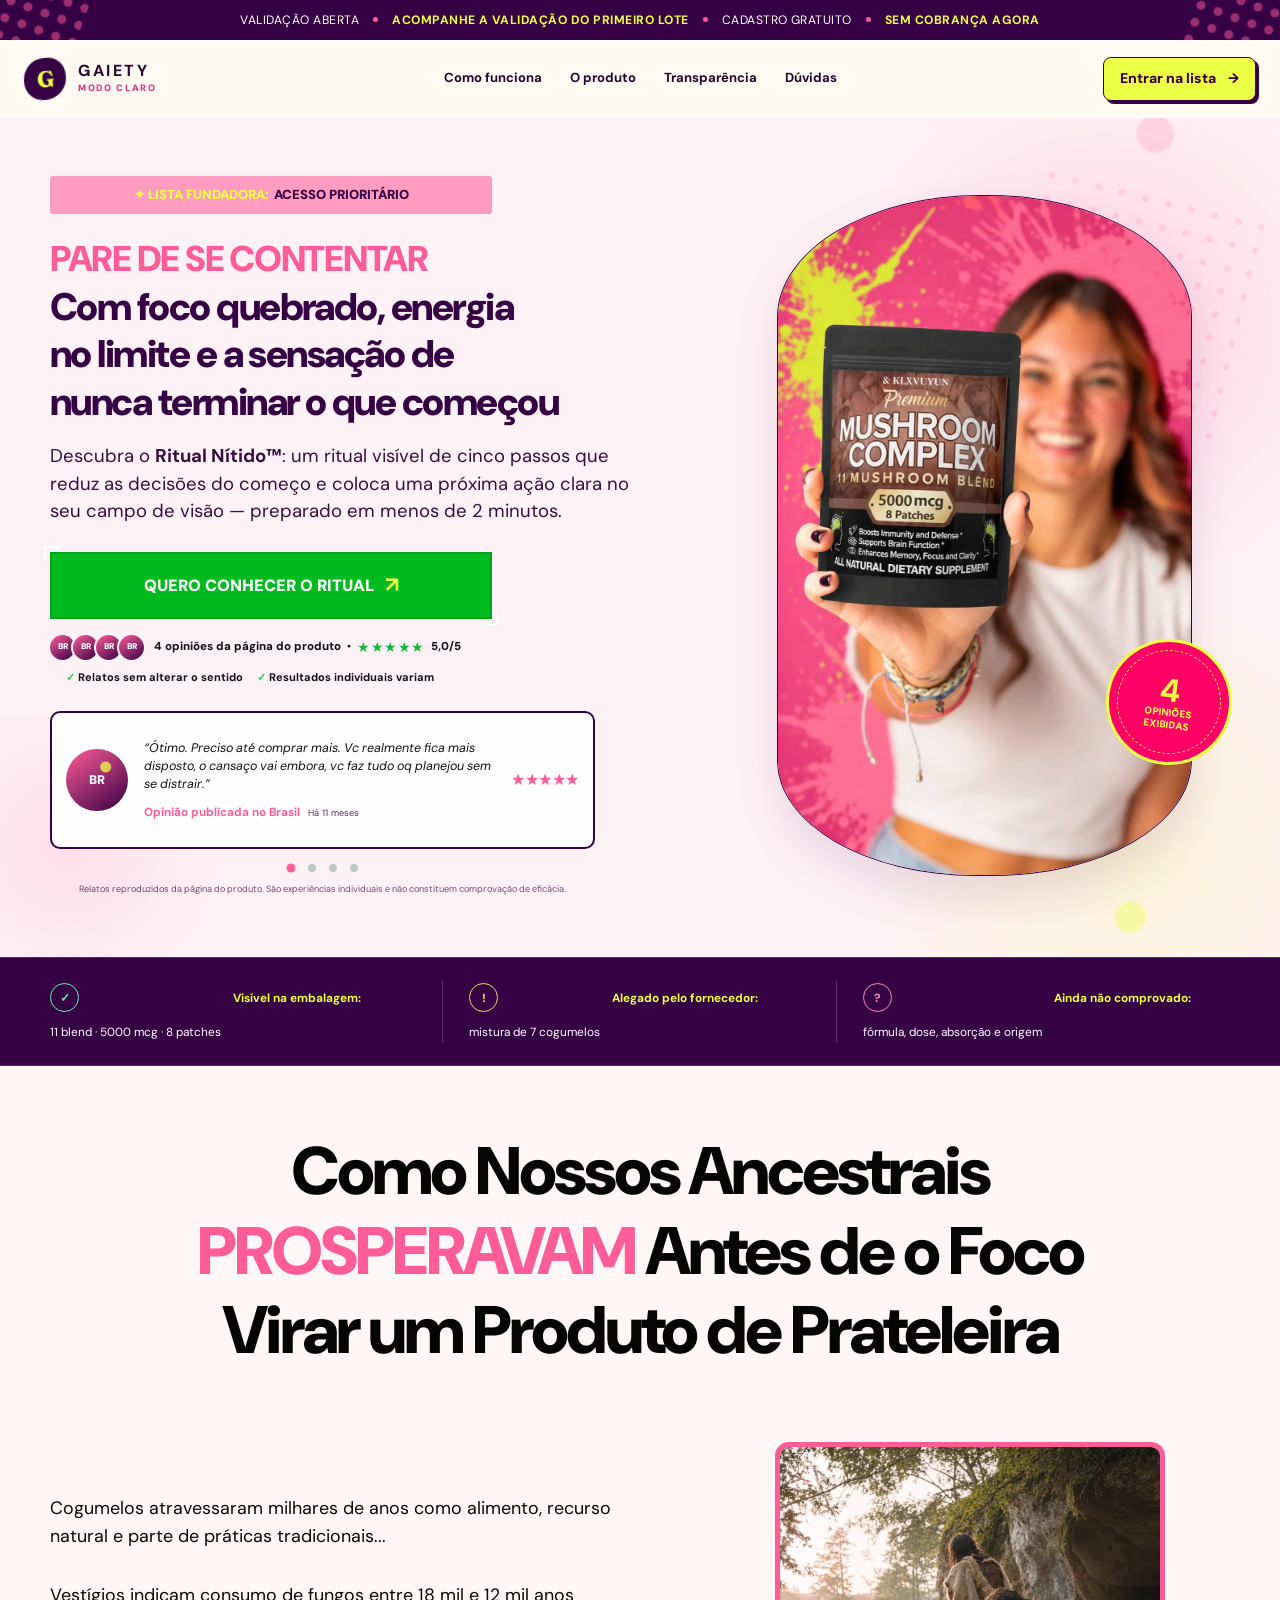
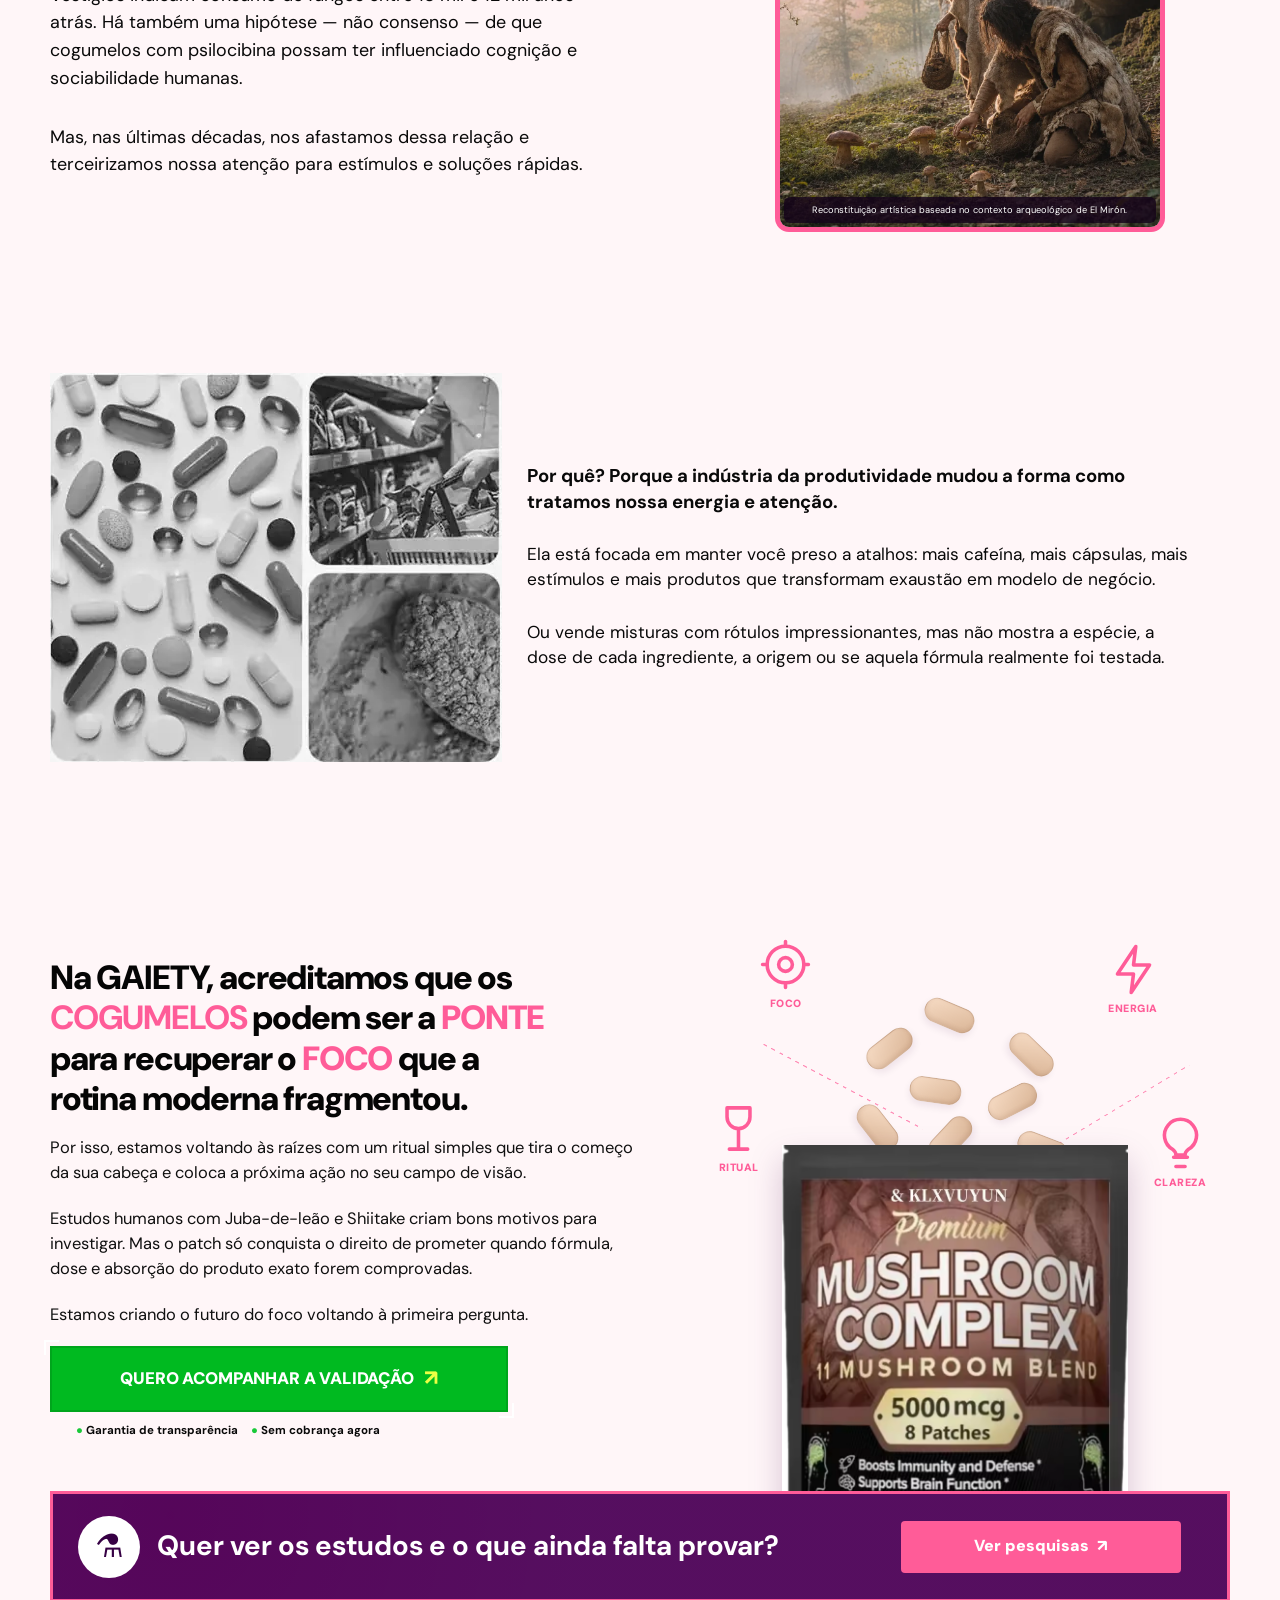
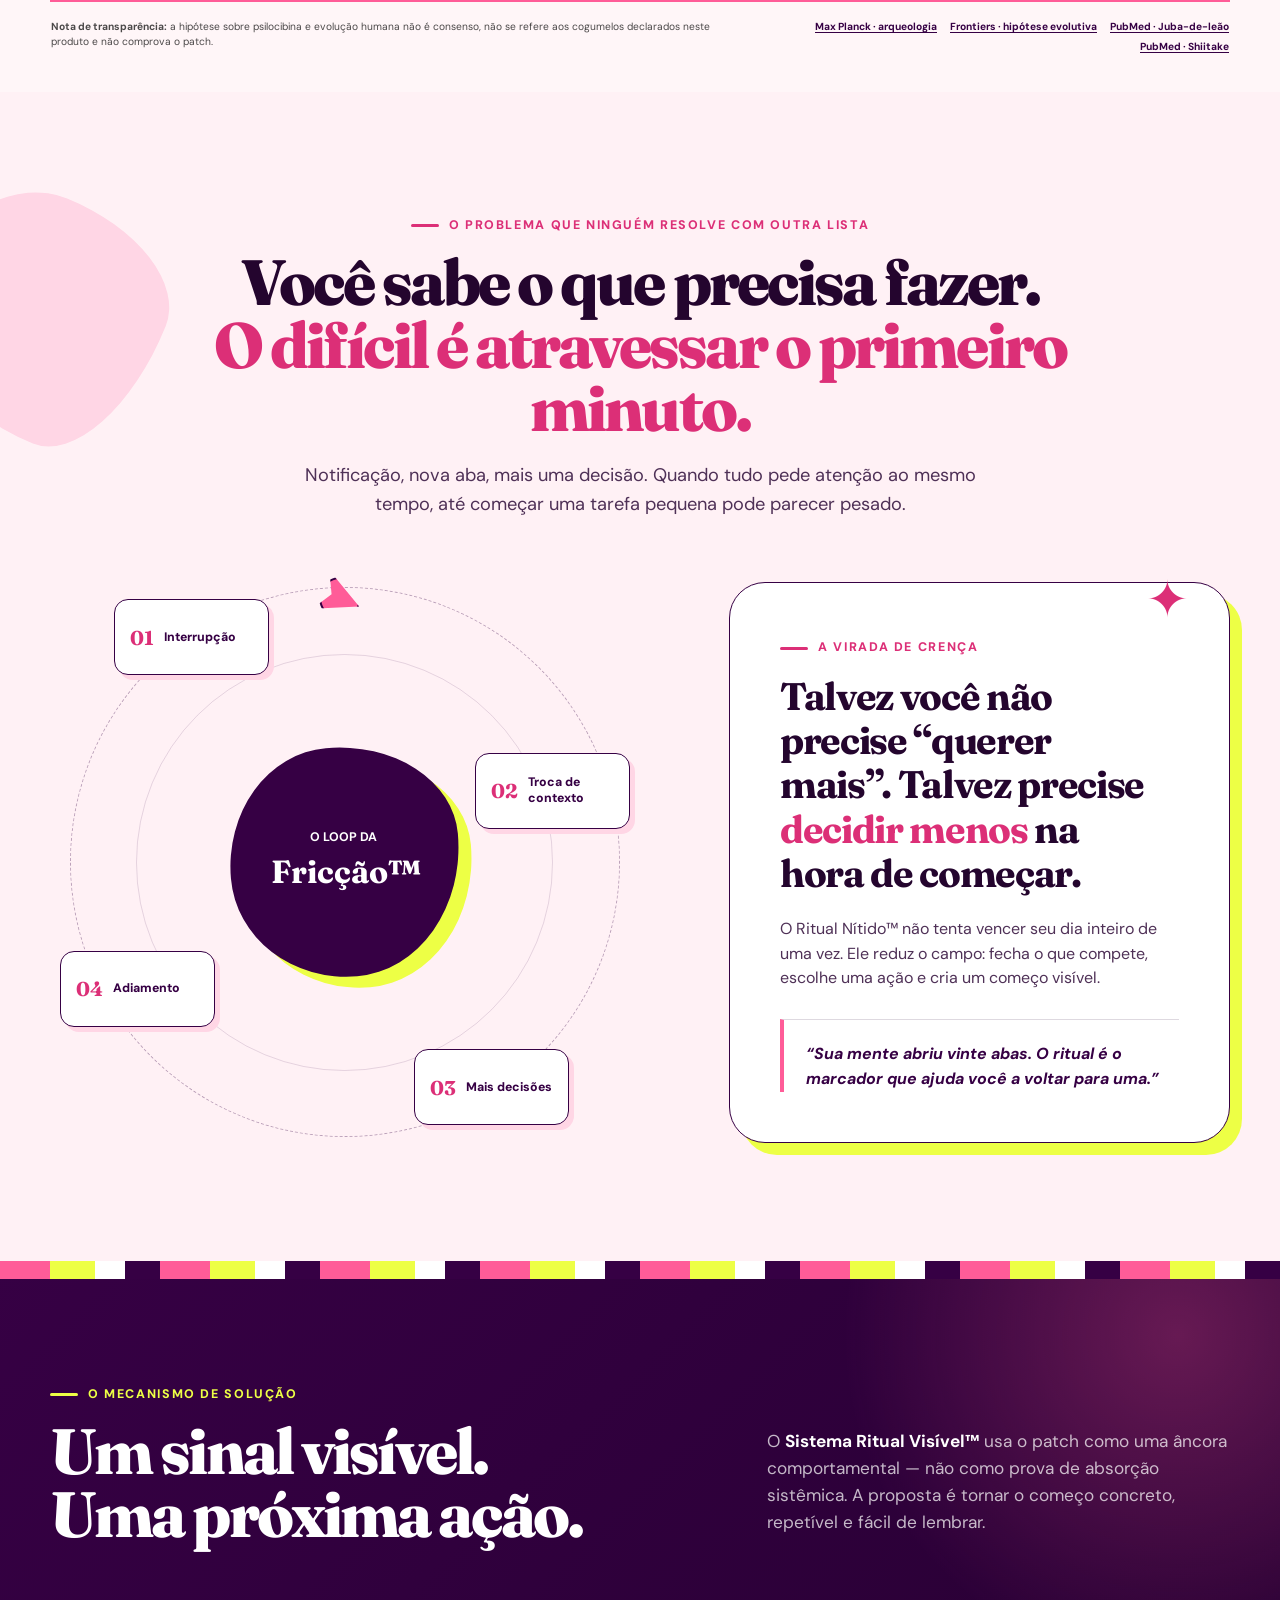
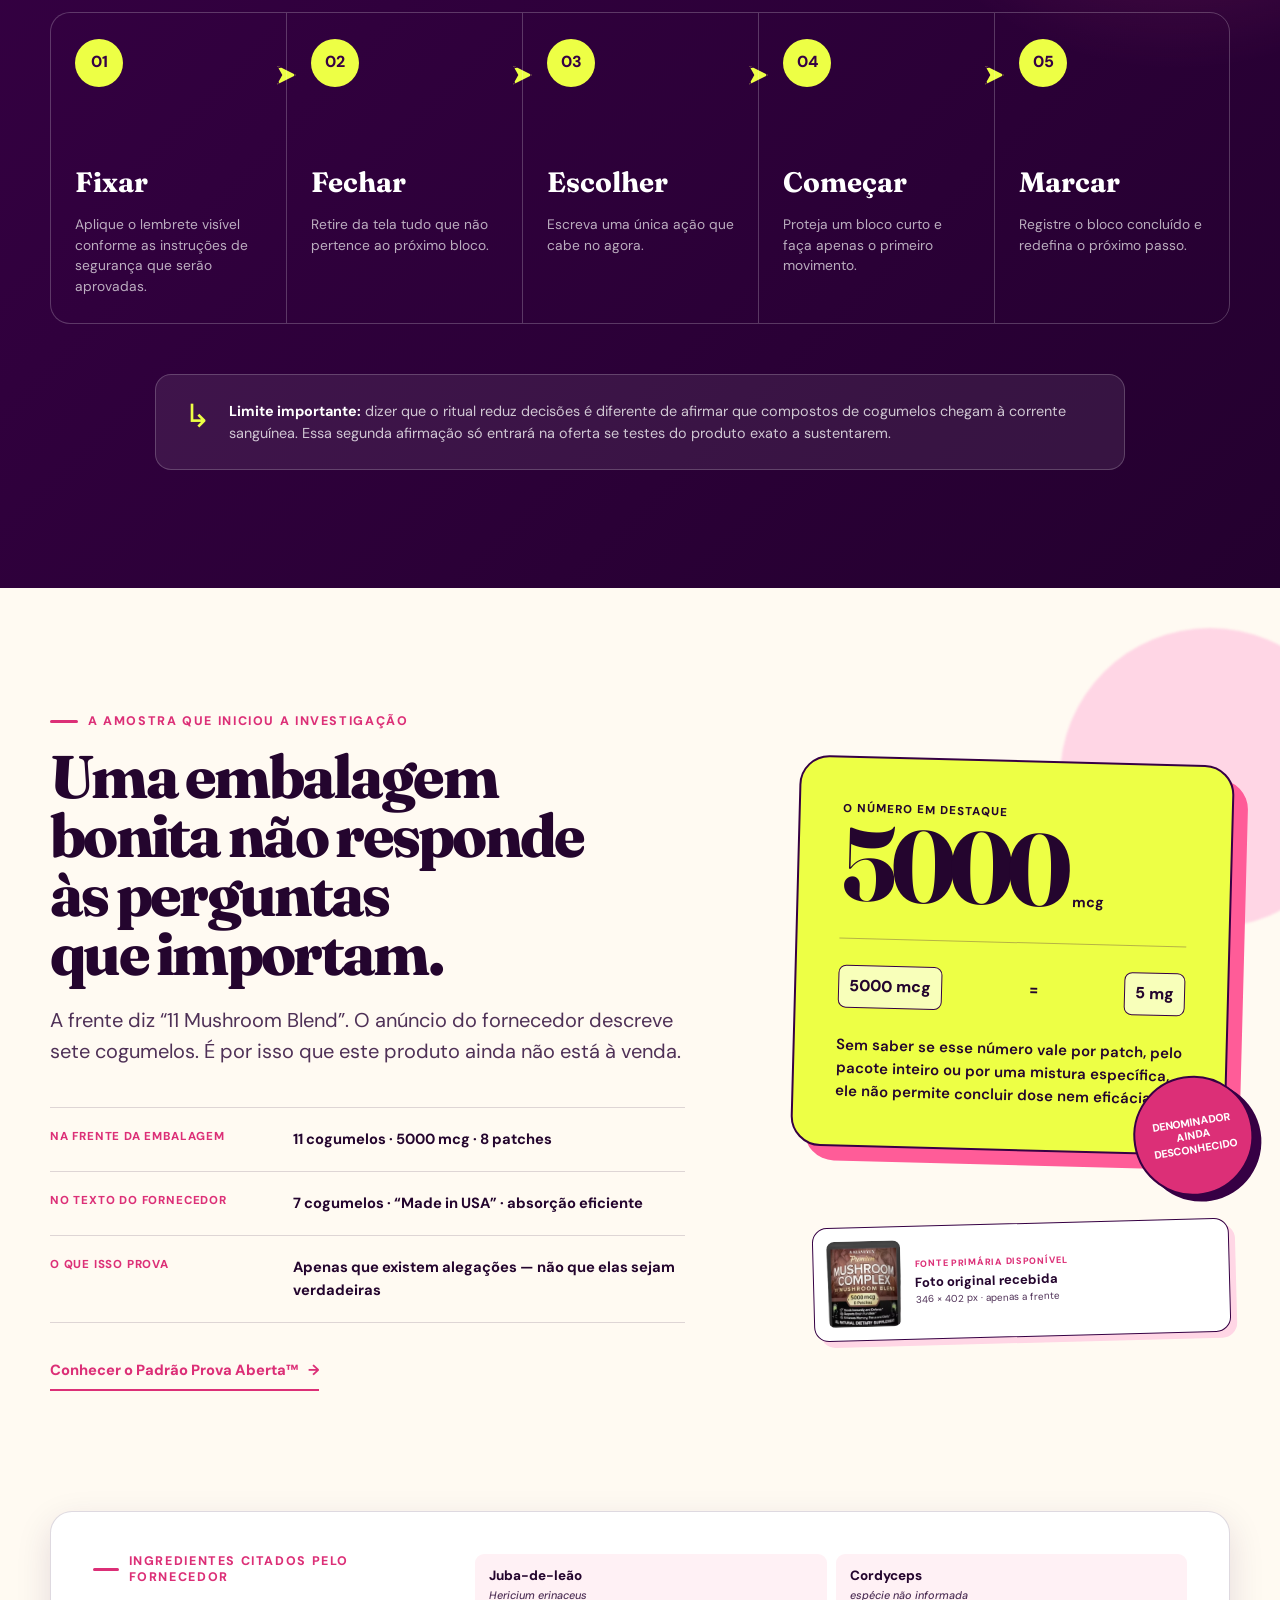
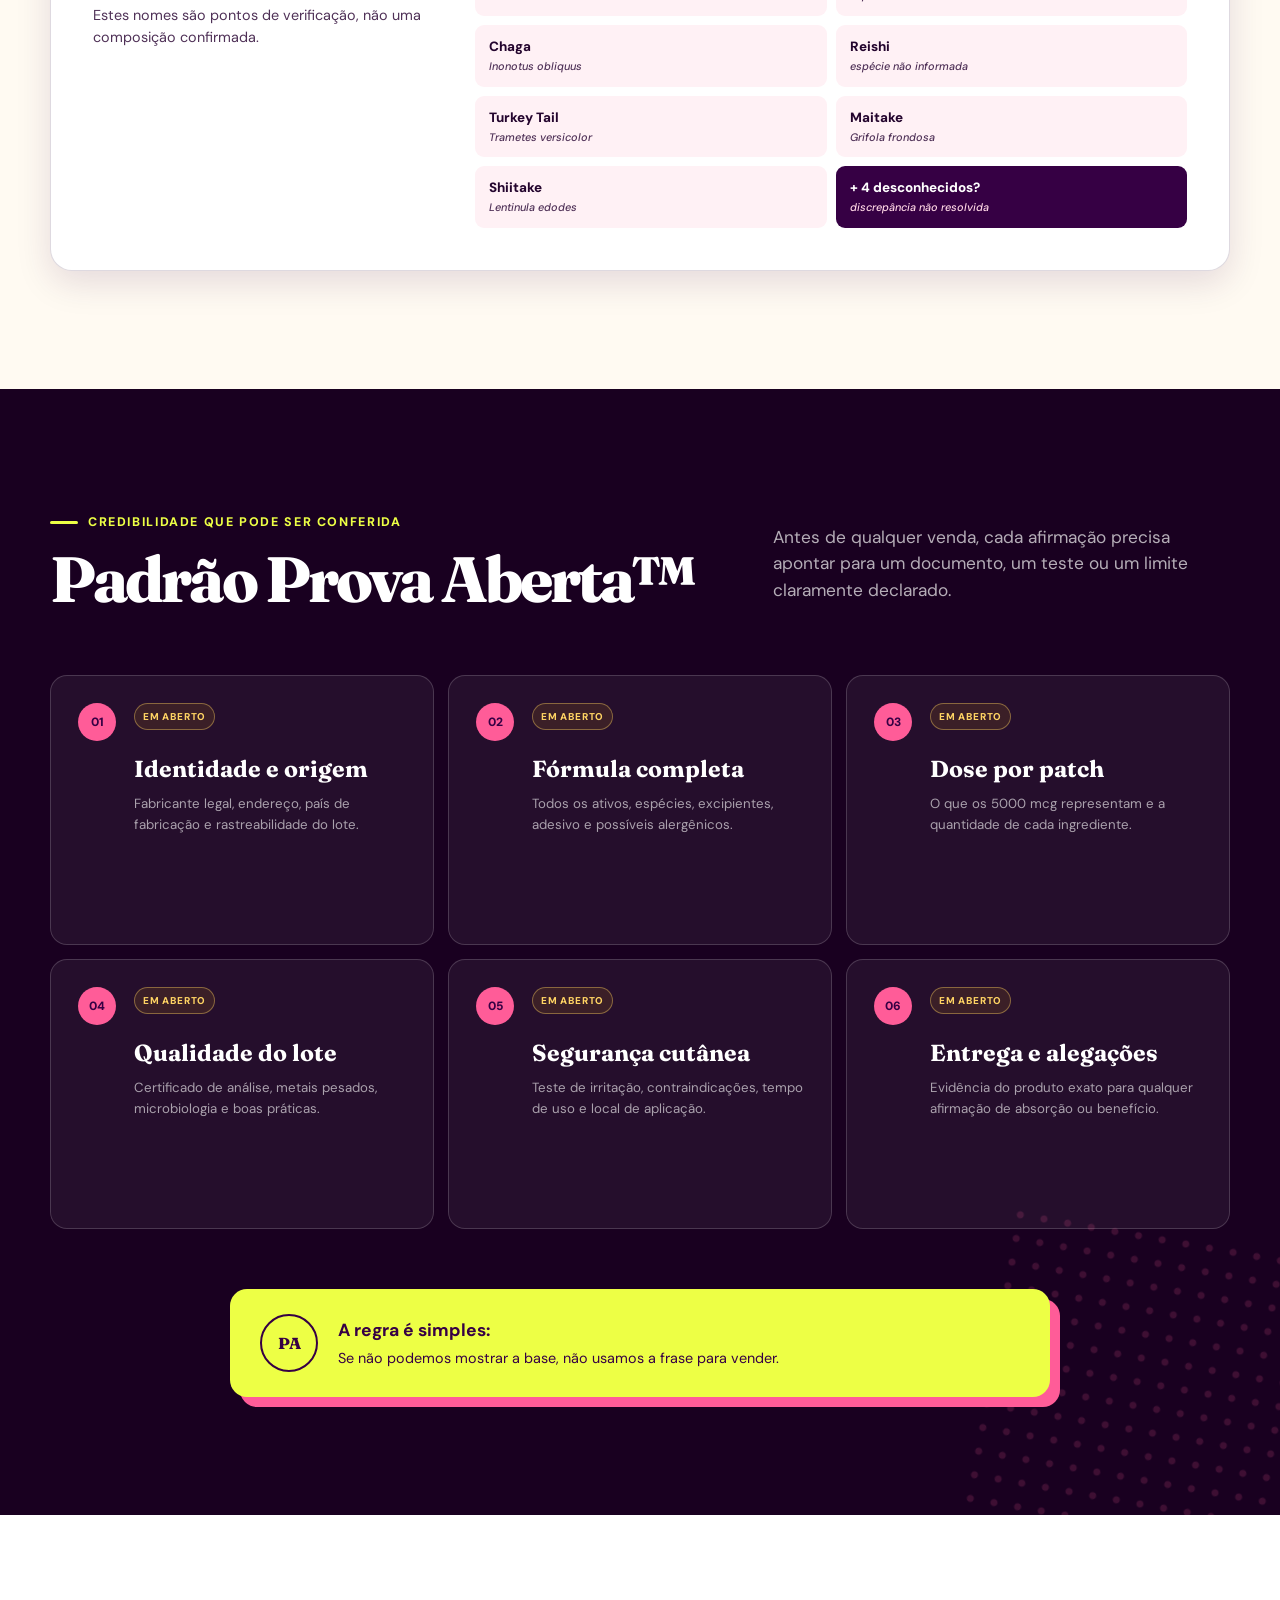
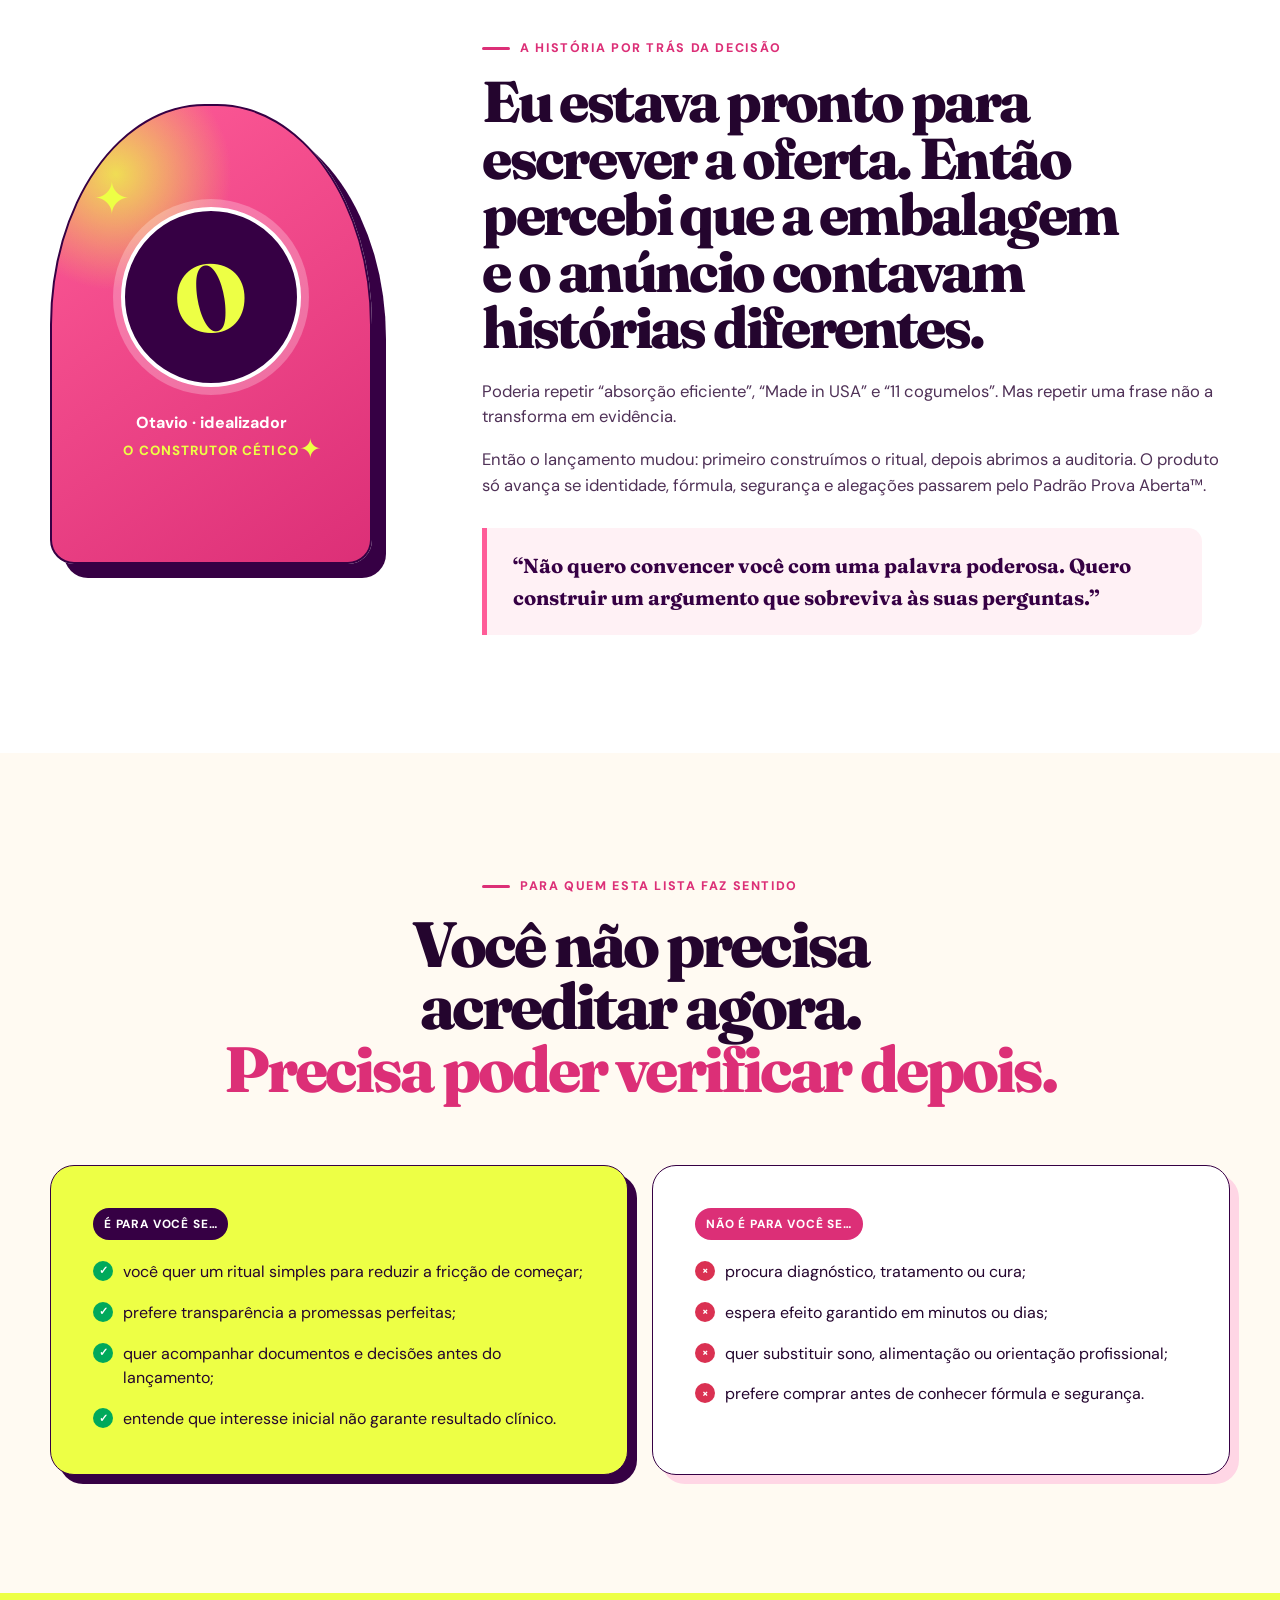
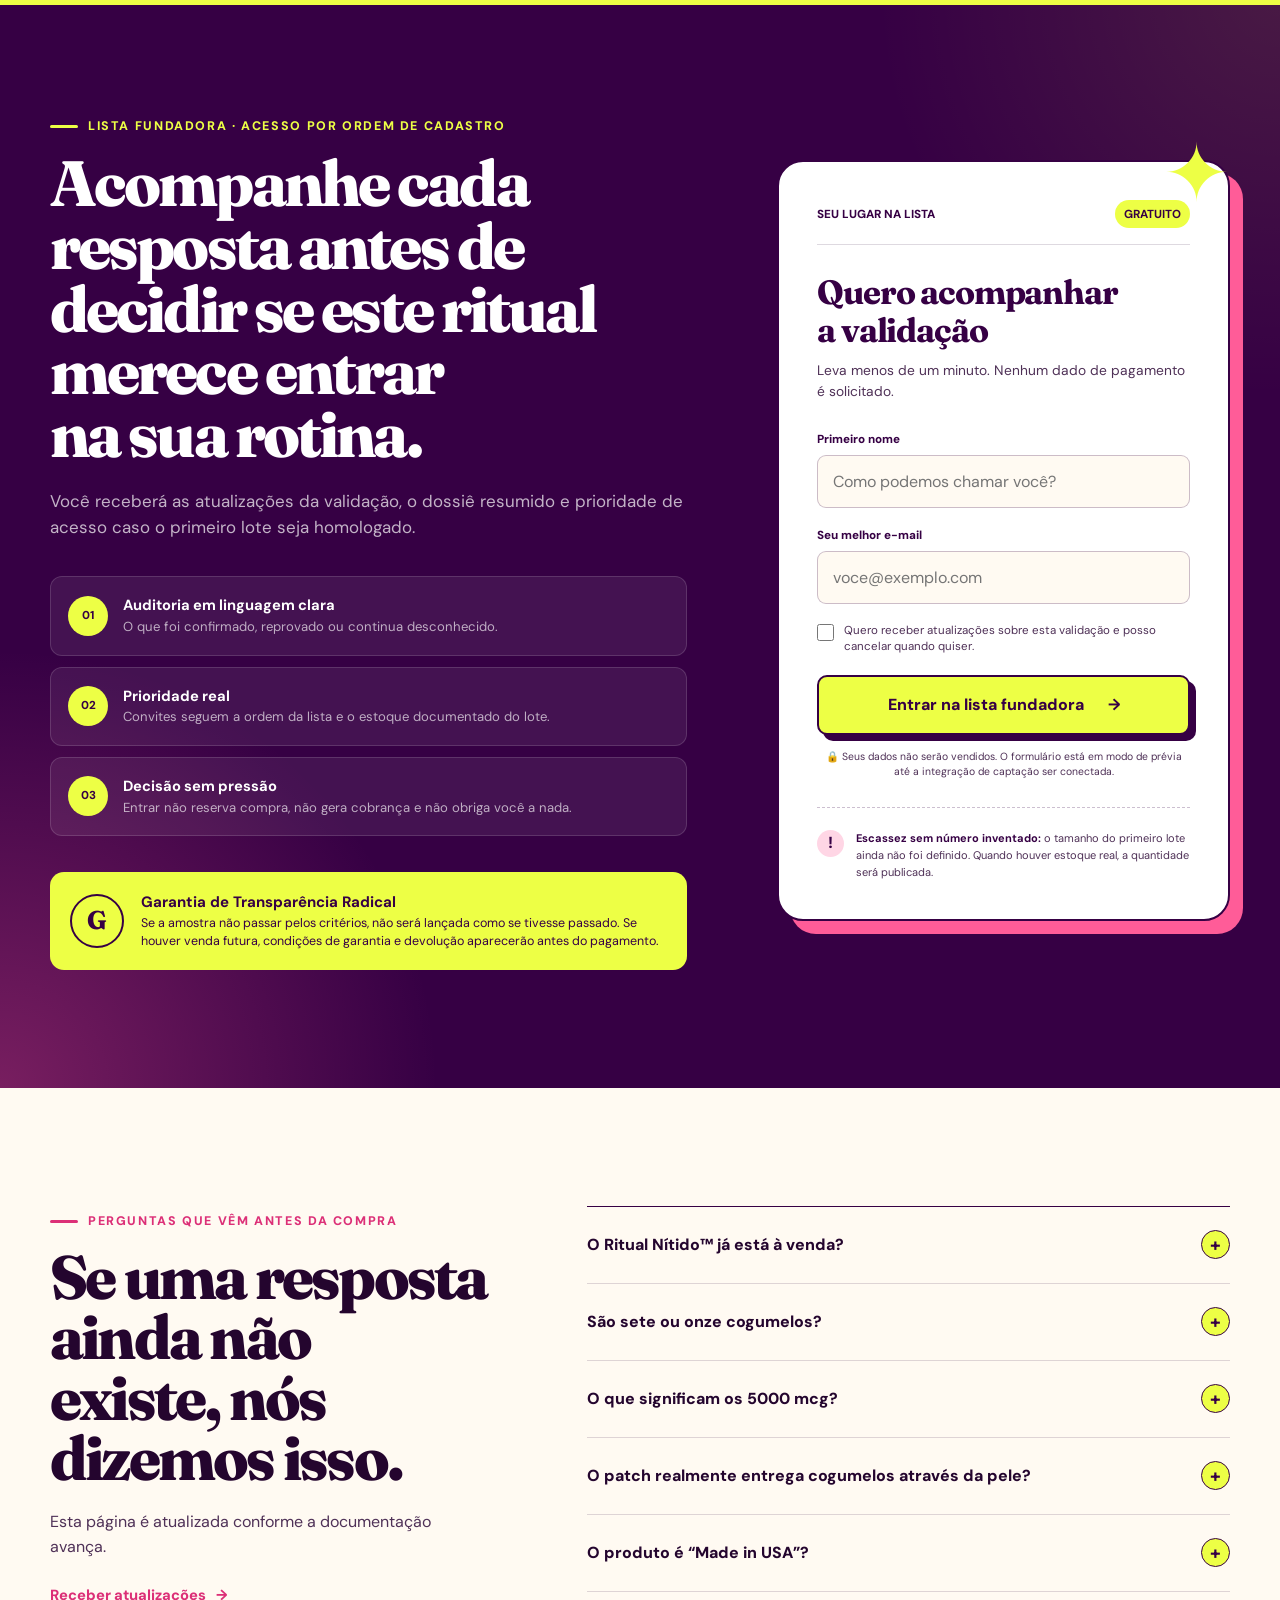
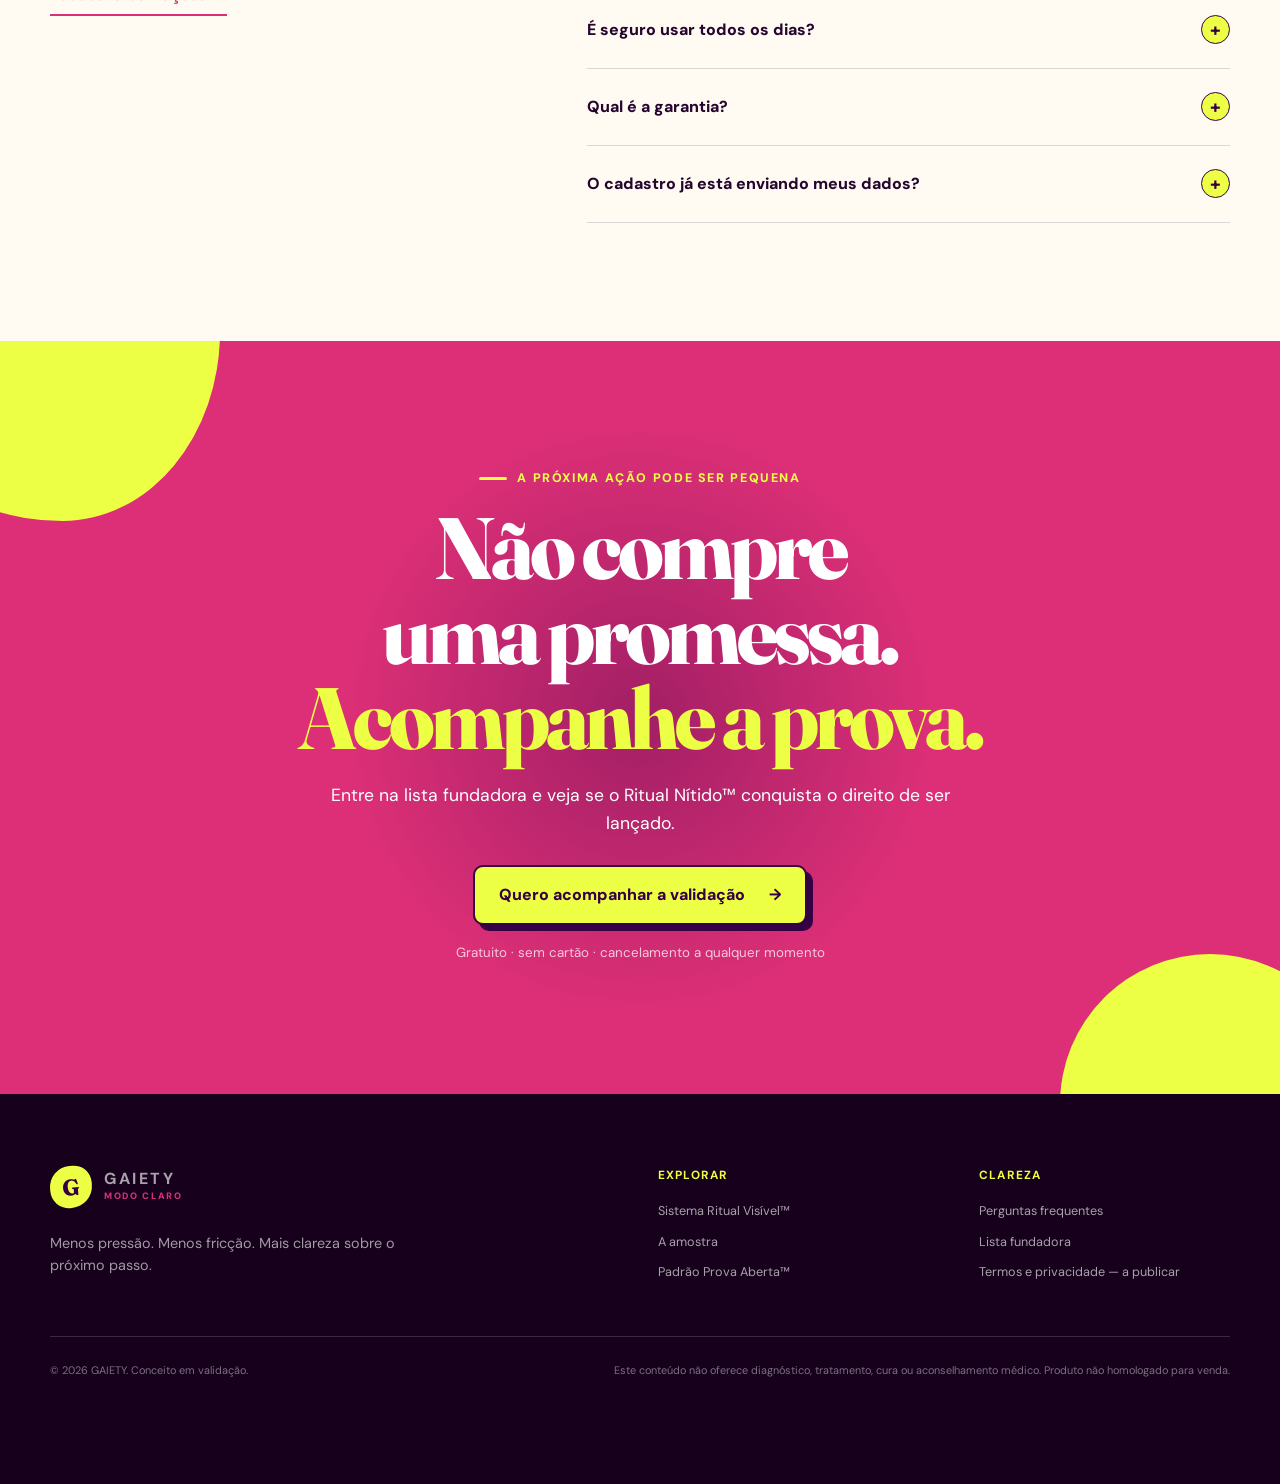
==== commit 442ab1ad: "feat: rebuild hero with product opinions" ====
--- a/index.html
+++ b/index.html
@@ -36,8 +36,8 @@
   <link rel="preconnect" href="https://fonts.googleapis.com">
   <link rel="preconnect" href="https://fonts.gstatic.com" crossorigin>
   <link href="https://fonts.googleapis.com/css2?family=DM+Sans:wght@400;500;600;700;800&family=Fraunces:opsz,wght@9..144,700;9..144,800&display=swap" rel="stylesheet">
-  <link rel="stylesheet" href="styles.css?v=ritual-4">
-  <link rel="stylesheet" href="media.css?v=ritual-4">
+  <link rel="stylesheet" href="styles.css?v=ritual-5">
+  <link rel="stylesheet" href="media.css?v=ritual-5">
   <link rel="stylesheet" href="motion.css?v=ritual-1">
 </head>
 <body>
@@ -83,42 +83,80 @@
       <div class="hero-texture" aria-hidden="true"></div>
       <div class="container hero-grid">
         <div class="hero-copy reveal">
-          <div class="status-pill"><span></span> Em validação · lista fundadora</div>
-          <p class="hero-kicker">Para quem acorda com a mente em vinte abas</p>
-          <h1>Seu foco não precisa de mais pressão. <em>Precisa de menos fricção.</em></h1>
-          <p class="hero-lead">Conheça o <strong>Ritual Nítido™</strong>: cinco passos simples, ancorados por um patch de complexo de cogumelos em processo de homologação, para transformar intenção em uma próxima ação clara — com um ritual que leva menos de 2 minutos para preparar.</p>
-
-          <div class="hero-actions">
-            <a class="hero-buy-primary cta-button" href="#lista" data-cta="hero">
-              <span>Quero acompanhar a validação</span><b>→</b>
-            </a>
-            <a class="text-link" href="#provas">Ver o que ainda falta provar</a>
-          </div>
-
-          <p class="cta-note"><span>✓</span> Sem cartão &nbsp;·&nbsp; sem cobrança &nbsp;·&nbsp; saia quando quiser</p>
-
-          <div class="hero-proof-row" aria-label="Compromissos da validação">
-            <div><strong>5</strong><span>passos no ritual</span></div>
-            <div><strong>&lt;2 min</strong><span>para preparar</span></div>
-            <div><strong>0</strong><span>promessa clínica inventada</span></div>
-          </div>
-        </div>
-
-        <div class="hero-visual reveal" aria-label="Prévia da embalagem do produto em validação">
-          <div class="visual-spark visual-spark--one"></div>
-          <div class="visual-spark visual-spark--two"></div>
-          <div class="product-halo"></div>
-          <div class="product-stage">
-            <span class="stage-label">Foto<br>da amostra</span>
-            <div class="product-image-wrap">
-              <img src="assets/mushroom-hero-lifestyle-916.webp" alt="Foto promocional de uma pessoa segurando a embalagem Mushroom Complex usada como referência na validação" width="1024" height="1819" fetchpriority="high" decoding="async">
-            </div>
-            <span class="patch-disc patch-disc--one">1</span>
-            <span class="patch-disc patch-disc--two">AÇÃO</span>
-          </div>
-          <aside class="visual-card visual-card--top"><span>Visível</span><strong>Uma prioridade</strong></aside>
-          <aside class="visual-card visual-card--bottom"><span>Verificável</span><strong>Prova antes da promessa</strong></aside>
-          <p class="visual-caption">Foto promocional recebida e otimizada para o layout. A embalagem física, a fórmula e as alegações ainda exigem confirmação documental.</p>
+          <div class="hero-offer-strip"><span>✦ LISTA FUNDADORA:</span> ACESSO PRIORITÁRIO</div>
+          <p class="hero-callout">PARE DE SE CONTENTAR</p>
+          <h1>Com foco quebrado, energia no limite e a sensação de nunca terminar o que começou</h1>
+          <p class="hero-lead">Descubra o <strong>Ritual Nítido™</strong>: um ritual visível de cinco passos que reduz as decisões do começo e coloca uma próxima ação clara no seu campo de visão — preparado em menos de 2 minutos.</p>
+
+          <a class="hero-primary-button" href="#lista" data-cta="hero">
+            <span>Quero conhecer o ritual</span><b>↗</b>
+          </a>
+
+          <div class="hero-social-summary" aria-label="Resumo das opiniões exibidas">
+            <div class="hero-avatar-stack" aria-hidden="true"><span>BR</span><span>BR</span><span>BR</span><span>BR</span></div>
+            <p><strong>4 opiniões da página do produto</strong><i>•</i><span class="hero-summary-stars" aria-label="As quatro opiniões exibidas têm cinco estrelas">★★★★★</span><b>5,0/5</b></p>
+          </div>
+
+          <div class="hero-assurances">
+            <span><i>✓</i> Relatos sem alterar o sentido</span>
+            <span><i>✓</i> Resultados individuais variam</span>
+          </div>
+
+          <div class="hero-reviews" data-hero-reviews aria-label="Opiniões publicadas na página do produto">
+            <div class="hero-review-viewport" aria-live="polite">
+              <article class="hero-review is-active" data-hero-review>
+                <div class="hero-review-avatar" aria-hidden="true">BR</div>
+                <div class="hero-review-body">
+                  <p>“Ótimo. Preciso até comprar mais. Vc realmente fica mais disposto, o cansaço vai embora, vc faz tudo oq planejou sem se distrair.”</p>
+                  <div><strong>Opinião publicada no Brasil</strong><span>Há 11 meses</span></div>
+                </div>
+                <span class="hero-review-stars" aria-label="5 de 5 estrelas">★★★★★</span>
+              </article>
+
+              <article class="hero-review" data-hero-review hidden>
+                <div class="hero-review-avatar" aria-hidden="true">BR</div>
+                <div class="hero-review-body">
+                  <p>“Gostei muito, realmente aumenta o foco, dá ânimo absurdo. Isso pq estou tomando só duas cápsulas.”</p>
+                  <div><strong>Opinião publicada no Brasil</strong><span>Há 9 meses · texto original menciona cápsulas</span></div>
+                </div>
+                <span class="hero-review-stars" aria-label="5 de 5 estrelas">★★★★★</span>
+              </article>
+
+              <article class="hero-review" data-hero-review hidden>
+                <div class="hero-review-avatar" aria-hidden="true">BR</div>
+                <div class="hero-review-body">
+                  <p>“Qualidade boa!.”</p>
+                  <div><strong>Opinião publicada no Brasil</strong><span>Há 10 meses</span></div>
+                </div>
+                <span class="hero-review-stars" aria-label="5 de 5 estrelas">★★★★★</span>
+              </article>
+
+              <article class="hero-review" data-hero-review hidden>
+                <div class="hero-review-avatar" aria-hidden="true">BR</div>
+                <div class="hero-review-body">
+                  <p>“É muito bom, me ajudou bastante.”</p>
+                  <div><strong>Opinião publicada no Brasil</strong><span>Há 10 meses</span></div>
+                </div>
+                <span class="hero-review-stars" aria-label="5 de 5 estrelas">★★★★★</span>
+              </article>
+            </div>
+
+            <div class="hero-review-dots" role="tablist" aria-label="Selecionar opinião">
+              <button class="is-active" type="button" role="tab" aria-selected="true" aria-label="Mostrar opinião 1" data-hero-review-dot></button>
+              <button type="button" role="tab" aria-selected="false" aria-label="Mostrar opinião 2" data-hero-review-dot></button>
+              <button type="button" role="tab" aria-selected="false" aria-label="Mostrar opinião 3" data-hero-review-dot></button>
+              <button type="button" role="tab" aria-selected="false" aria-label="Mostrar opinião 4" data-hero-review-dot></button>
+            </div>
+
+            <p class="hero-review-note">Relatos reproduzidos da página do produto. São experiências individuais e não constituem comprovação de eficácia.</p>
+          </div>
+        </div>
+
+        <div class="hero-visual reveal" aria-label="Foto promocional do Mushroom Complex">
+          <div class="hero-image-oval">
+            <img src="assets/mushroom-hero-lifestyle-916.webp" alt="Pessoa apresentando a embalagem Mushroom Complex" width="1024" height="1819" fetchpriority="high" decoding="async">
+          </div>
+          <div class="hero-opinion-badge" aria-hidden="true"><strong>4</strong><span>opiniões<br>exibidas</span></div>
         </div>
       </div>
     </section>
@@ -346,23 +384,6 @@
           <span class="proof-rule-mark">PA</span>
           <div><strong>A regra é simples:</strong><p>Se não podemos mostrar a base, não usamos a frase para vender.</p></div>
         </div>
-      </div>
-    </section>
-
-    <section class="review-audit section" data-section="social-proof">
-      <div class="container review-grid">
-        <div class="review-copy reveal">
-          <span class="eyebrow">Prova social sem teatro</span>
-          <h2>Até um elogio precisa provar a qual produto pertence.</h2>
-          <p>Recebemos a captura ao lado. Ela mostra uma avaliação positiva, mas não identifica de forma verificável a fórmula, o lote ou sequer se é o mesmo produto da embalagem.</p>
-          <p><strong>Por isso ela não aparece aqui como depoimento.</strong> Avaliações futuras serão publicadas somente com vínculo ao produto homologado, compra verificada e consentimento.</p>
-          <div class="review-policy"><span>✓</span> Produto exato <span>✓</span> Compra verificável <span>✓</span> Sem editar o sentido</div>
-        </div>
-
-        <figure class="unverified-review reveal">
-          <img src="assets/unverified-review.png" alt="Captura de uma avaliação não verificada para o produto exato" width="741" height="268" loading="lazy">
-          <figcaption><span>Não verificado</span> Não usado como prova do Ritual Nítido™</figcaption>
-        </figure>
       </div>
     </section>
 
@@ -546,6 +567,6 @@
   </aside>
 
   <script src="tracking-bridge.js?v=ritual-1"></script>
-  <script src="script.js?v=ritual-1"></script>
+  <script src="script.js?v=ritual-5"></script>
 </body>
 </html>
--- a/styles.css
+++ b/styles.css
@@ -816,6 +816,422 @@
   transform: scale(0.65) rotate(37deg);
 }
 
+/* Hero inspired by the supplied Primal Queen composition. */
+.hero {
+  min-height: auto;
+  background: #fff2f6;
+}
+
+.hero::before {
+  position: absolute;
+  top: -70px;
+  right: -105px;
+  width: 560px;
+  height: 560px;
+  content: "";
+  background:
+    radial-gradient(circle at 26% 28%, rgba(255, 92, 152, 0.27) 0 5px, transparent 6px),
+    radial-gradient(circle at 58% 45%, rgba(255, 92, 152, 0.22) 0 11px, transparent 12px),
+    radial-gradient(circle at 66% 18%, rgba(255, 92, 152, 0.18) 0 18px, transparent 19px),
+    radial-gradient(ellipse at center, rgba(255, 92, 152, 0.22), transparent 67%);
+  border-radius: 46% 54% 38% 62% / 55% 38% 62% 45%;
+  filter: blur(1px);
+  transform: rotate(-12deg);
+}
+
+.hero::after {
+  right: -115px;
+  bottom: -160px;
+  width: 540px;
+  height: 540px;
+  background:
+    radial-gradient(circle at 31% 35%, rgba(237, 255, 69, 0.58) 0 8px, transparent 9px),
+    radial-gradient(circle at 55% 62%, rgba(237, 255, 69, 0.38) 0 15px, transparent 16px),
+    radial-gradient(ellipse at center, rgba(237, 255, 69, 0.18), transparent 67%);
+  border: 0;
+  border-radius: 43% 57% 58% 42% / 50% 41% 59% 50%;
+  transform: rotate(18deg);
+}
+
+.hero-texture {
+  opacity: 1;
+}
+
+.hero-texture::before {
+  top: 8%;
+  right: 3%;
+  width: 230px;
+  height: 230px;
+  background: radial-gradient(circle, rgba(255, 92, 152, 0.35) 0 3px, transparent 4px) 0 0 / 24px 24px;
+  opacity: 0.42;
+}
+
+.hero-texture::after {
+  bottom: -20px;
+  left: -55px;
+  width: 310px;
+  height: 260px;
+  background: radial-gradient(circle at 40% 50%, rgba(255, 92, 152, 0.18), transparent 68%);
+  clip-path: none;
+  opacity: 0.75;
+}
+
+.hero-grid {
+  min-height: 735px;
+  padding-top: 58px;
+  padding-bottom: 62px;
+  grid-template-columns: minmax(0, 1.1fr) minmax(390px, 0.9fr);
+  align-items: center;
+  gap: clamp(55px, 7vw, 96px);
+}
+
+.hero-copy {
+  max-width: 650px;
+}
+
+.hero-offer-strip {
+  display: flex;
+  width: min(100%, 442px);
+  min-height: 38px;
+  margin-bottom: 26px;
+  padding: 8px 18px;
+  color: var(--plum);
+  background: #ff9cc0;
+  border-radius: 3px;
+  align-items: center;
+  justify-content: center;
+  gap: 5px;
+  font-size: 0.82rem;
+  font-weight: 900;
+  text-align: center;
+}
+
+.hero-offer-strip span {
+  color: var(--lime);
+}
+
+.hero-callout {
+  margin: 0 0 6px;
+  color: var(--pink);
+  font-size: clamp(1.75rem, 2.8vw, 2.35rem);
+  font-weight: 900;
+  letter-spacing: -0.035em;
+  line-height: 1.05;
+  text-transform: uppercase;
+}
+
+.hero h1 {
+  max-width: 650px;
+  margin: 0 0 17px;
+  color: var(--plum);
+  font-family: "DM Sans", sans-serif;
+  font-size: clamp(2.05rem, 3vw, 2.72rem);
+  font-weight: 900;
+  letter-spacing: -0.04em;
+  line-height: 1.24;
+}
+
+.hero-lead {
+  max-width: 635px;
+  margin: 0 0 26px;
+  color: #35103e;
+  font-size: clamp(1rem, 1.5vw, 1.16rem);
+  line-height: 1.48;
+}
+
+.hero-primary-button {
+  position: relative;
+  display: flex;
+  width: min(100%, 442px);
+  min-height: 67px;
+  padding: 13px 26px;
+  color: #fff;
+  background: #00ba20;
+  border: 2px solid #00a51c;
+  align-items: center;
+  justify-content: center;
+  gap: 11px;
+  font-size: 1.02rem;
+  font-weight: 900;
+  text-align: center;
+  text-transform: uppercase;
+  transition: background 160ms ease, transform 160ms ease;
+}
+
+.hero-primary-button::before,
+.hero-primary-button::after {
+  position: absolute;
+  width: 15px;
+  height: 15px;
+  content: "";
+  border-color: #00ba20;
+}
+
+.hero-primary-button::before {
+  top: -8px;
+  left: -8px;
+  border-top: 2px solid;
+  border-left: 2px solid;
+}
+
+.hero-primary-button::after {
+  right: -8px;
+  bottom: -8px;
+  border-right: 2px solid;
+  border-bottom: 2px solid;
+}
+
+.hero-primary-button:hover {
+  background: #009f1b;
+  transform: translateY(-2px);
+}
+
+.hero-primary-button b {
+  color: var(--lime);
+  font-size: 1.35rem;
+}
+
+.hero-social-summary {
+  display: flex;
+  margin-top: 14px;
+  align-items: center;
+  gap: 8px;
+}
+
+.hero-avatar-stack {
+  display: flex;
+  padding-left: 4px;
+}
+
+.hero-avatar-stack span {
+  display: grid;
+  width: 29px;
+  height: 29px;
+  margin-left: -6px;
+  color: #fff;
+  background: linear-gradient(145deg, var(--pink), var(--plum));
+  border: 2px solid #fff2f6;
+  border-radius: 50%;
+  place-items: center;
+  font-size: 0.52rem;
+  font-weight: 900;
+}
+
+.hero-social-summary p {
+  display: flex;
+  margin: 0;
+  align-items: center;
+  flex-wrap: wrap;
+  gap: 4px 6px;
+  color: #171017;
+  font-size: 0.72rem;
+}
+
+.hero-social-summary strong,
+.hero-social-summary b {
+  font-weight: 800;
+}
+
+.hero-summary-stars {
+  color: #16b53b;
+  font-size: 0.87rem;
+  letter-spacing: 0.04em;
+}
+
+.hero-social-summary i {
+  font-style: normal;
+}
+
+.hero-assurances {
+  display: flex;
+  margin: 7px 0 25px 16px;
+  flex-wrap: wrap;
+  gap: 7px 14px;
+  color: #171017;
+  font-size: 0.69rem;
+  font-weight: 700;
+}
+
+.hero-assurances i {
+  color: #20c943;
+  font-style: normal;
+  font-weight: 900;
+}
+
+.hero-reviews {
+  width: min(100%, 545px);
+}
+
+.hero-review-viewport {
+  min-height: 142px;
+}
+
+.hero-review {
+  position: relative;
+  display: grid;
+  min-height: 138px;
+  margin: 0;
+  padding: 14px 14px 13px;
+  background: rgba(255, 255, 255, 0.94);
+  border: 2px solid var(--plum);
+  border-radius: 10px;
+  grid-template-columns: 66px minmax(0, 1fr) auto;
+  align-items: center;
+  gap: 12px;
+}
+
+.hero-review[hidden] {
+  display: none;
+}
+
+.hero-review-avatar {
+  display: grid;
+  width: 62px;
+  height: 62px;
+  color: #fff;
+  background:
+    radial-gradient(circle at 64% 29%, rgba(237, 255, 69, 0.75) 0 5px, transparent 6px),
+    linear-gradient(145deg, var(--pink), var(--plum));
+  border-radius: 50%;
+  place-items: center;
+  font-size: 0.78rem;
+  font-weight: 900;
+}
+
+.hero-review-body p {
+  margin: 0 0 9px;
+  color: #141014;
+  font-size: 0.78rem;
+  font-style: italic;
+  line-height: 1.43;
+}
+
+.hero-review-body > div {
+  display: flex;
+  align-items: baseline;
+  flex-wrap: wrap;
+  gap: 2px 8px;
+}
+
+.hero-review-body strong {
+  color: var(--pink);
+  font-size: 0.73rem;
+}
+
+.hero-review-body span {
+  color: var(--ink-soft);
+  font-size: 0.58rem;
+}
+
+.hero-review-stars {
+  color: var(--pink);
+  font-size: 1rem;
+  letter-spacing: -0.03em;
+  white-space: nowrap;
+}
+
+.hero-review-dots {
+  display: flex;
+  min-height: 31px;
+  align-items: center;
+  justify-content: center;
+  gap: 13px;
+}
+
+.hero-review-dots button {
+  width: 8px;
+  height: 8px;
+  padding: 0;
+  background: #bdc8c5;
+  border: 0;
+  border-radius: 50%;
+  cursor: pointer;
+  transition: background 160ms ease, transform 160ms ease;
+}
+
+.hero-review-dots button.is-active {
+  background: var(--pink);
+  transform: scale(1.12);
+}
+
+.hero-review-dots button:focus-visible {
+  outline: 2px solid var(--plum);
+  outline-offset: 4px;
+}
+
+.hero-review-note {
+  margin: -1px 0 0;
+  color: rgba(54, 0, 68, 0.7);
+  font-size: 0.57rem;
+  line-height: 1.35;
+  text-align: center;
+}
+
+.hero-visual {
+  position: relative;
+  display: grid;
+  min-height: 690px;
+  place-items: center;
+}
+
+.hero-image-oval {
+  position: relative;
+  z-index: 2;
+  width: min(100%, 415px);
+  aspect-ratio: 0.61;
+  overflow: hidden;
+  background: var(--pink-soft);
+  border: 1px solid var(--plum);
+  border-radius: 49% 49% 48% 48% / 18% 18% 17% 17%;
+  box-shadow: 0 20px 45px rgba(54, 0, 68, 0.12);
+}
+
+.hero-image-oval img {
+  width: 100%;
+  height: 100%;
+  object-fit: cover;
+  object-position: center center;
+}
+
+.hero-opinion-badge {
+  position: absolute;
+  z-index: 4;
+  right: -2px;
+  bottom: 116px;
+  display: grid;
+  width: 126px;
+  height: 126px;
+  color: var(--lime);
+  background: #ff0067;
+  border: 3px solid var(--lime);
+  border-radius: 50%;
+  place-items: center;
+  align-content: center;
+  gap: 1px;
+  line-height: 1;
+  text-align: center;
+  text-transform: uppercase;
+  transform: rotate(7deg);
+}
+
+.hero-opinion-badge::before {
+  position: absolute;
+  inset: 8px;
+  content: "";
+  border: 1px dashed rgba(237, 255, 69, 0.9);
+  border-radius: 50%;
+}
+
+.hero-opinion-badge strong {
+  font-size: 2rem;
+}
+
+.hero-opinion-badge span {
+  font-size: 0.62rem;
+  font-weight: 900;
+  line-height: 1.17;
+}
+
 /* Verification strip */
 .truth-strip {
   position: relative;
--- a/media.css
+++ b/media.css
@@ -988,6 +988,207 @@
   }
 }
 
+/* Responsive overrides for the Primal Queen-inspired hero. */
+@media (max-width: 1120px) {
+  .hero-grid {
+    grid-template-columns: minmax(0, 1.05fr) minmax(350px, 0.82fr);
+    gap: 42px;
+  }
+
+  .hero h1 {
+    font-size: clamp(2rem, 3.4vw, 2.52rem);
+  }
+
+  .hero-visual {
+    min-height: 645px;
+  }
+
+  .hero-image-oval {
+    width: min(100%, 382px);
+  }
+
+  .hero-opinion-badge {
+    right: -1px;
+    bottom: 105px;
+    width: 112px;
+    height: 112px;
+  }
+}
+
+@media (max-width: 960px) {
+  .hero-grid {
+    padding-top: 62px;
+    grid-template-columns: 1fr;
+    gap: 50px;
+  }
+
+  .hero-copy {
+    max-width: 720px;
+    margin-inline: auto;
+    text-align: center;
+  }
+
+  .hero-offer-strip,
+  .hero-primary-button,
+  .hero-reviews {
+    margin-right: auto;
+    margin-left: auto;
+  }
+
+  .hero h1,
+  .hero-lead {
+    margin-right: auto;
+    margin-left: auto;
+  }
+
+  .hero h1 {
+    font-size: clamp(2.25rem, 5.5vw, 3rem);
+  }
+
+  .hero-social-summary,
+  .hero-assurances {
+    justify-content: center;
+  }
+
+  .hero-assurances {
+    margin-left: 0;
+  }
+
+  .hero-review {
+    text-align: left;
+  }
+
+  .hero-visual {
+    width: min(100%, 570px);
+    min-height: 680px;
+    margin-inline: auto;
+  }
+
+  .hero-image-oval {
+    width: min(100%, 405px);
+  }
+}
+
+@media (max-width: 700px) {
+  .hero-grid {
+    padding-top: 46px;
+    padding-bottom: 54px;
+    gap: 42px;
+  }
+
+  .hero-offer-strip {
+    min-height: 36px;
+    margin-bottom: 23px;
+    padding-inline: 12px;
+    font-size: 0.68rem;
+  }
+
+  .hero-callout {
+    font-size: 1.5rem;
+  }
+
+  .hero h1 {
+    font-size: clamp(1.86rem, 9vw, 2.42rem);
+    line-height: 1.17;
+  }
+
+  .hero-lead {
+    font-size: 0.96rem;
+  }
+
+  .hero-primary-button {
+    width: calc(100% - 12px);
+    min-height: 62px;
+    padding-inline: 15px;
+    font-size: 0.84rem;
+  }
+
+  .hero-social-summary {
+    flex-direction: column;
+  }
+
+  .hero-social-summary p {
+    justify-content: center;
+  }
+
+  .hero-assurances {
+    margin-bottom: 21px;
+    font-size: 0.62rem;
+  }
+
+  .hero-review-viewport {
+    min-height: 190px;
+  }
+
+  .hero-review {
+    min-height: 186px;
+    padding: 15px;
+    grid-template-columns: 50px minmax(0, 1fr);
+    align-content: center;
+    gap: 8px 11px;
+  }
+
+  .hero-review-avatar {
+    width: 48px;
+    height: 48px;
+  }
+
+  .hero-review-body p {
+    font-size: 0.73rem;
+  }
+
+  .hero-review-stars {
+    grid-column: 2;
+    justify-self: end;
+    font-size: 0.94rem;
+  }
+
+  .hero-review-note {
+    font-size: 0.53rem;
+  }
+
+  .hero-visual {
+    min-height: 570px;
+  }
+
+  .hero-image-oval {
+    width: min(88vw, 338px);
+  }
+
+  .hero-opinion-badge {
+    right: 3%;
+    bottom: 82px;
+    width: 94px;
+    height: 94px;
+  }
+
+  .hero-opinion-badge strong {
+    font-size: 1.55rem;
+  }
+
+  .hero-opinion-badge span {
+    font-size: 0.5rem;
+  }
+}
+
+@media (max-width: 390px) {
+  .hero h1 {
+    font-size: 1.8rem;
+  }
+
+  .hero-review-body p {
+    font-size: 0.69rem;
+  }
+
+  .hero-visual {
+    min-height: 525px;
+  }
+
+  .hero-image-oval {
+    width: min(86vw, 306px);
+  }
+}
+
 @keyframes announcement-marquee {
   from { transform: translateX(0); }
   to { transform: translateX(-35%); }
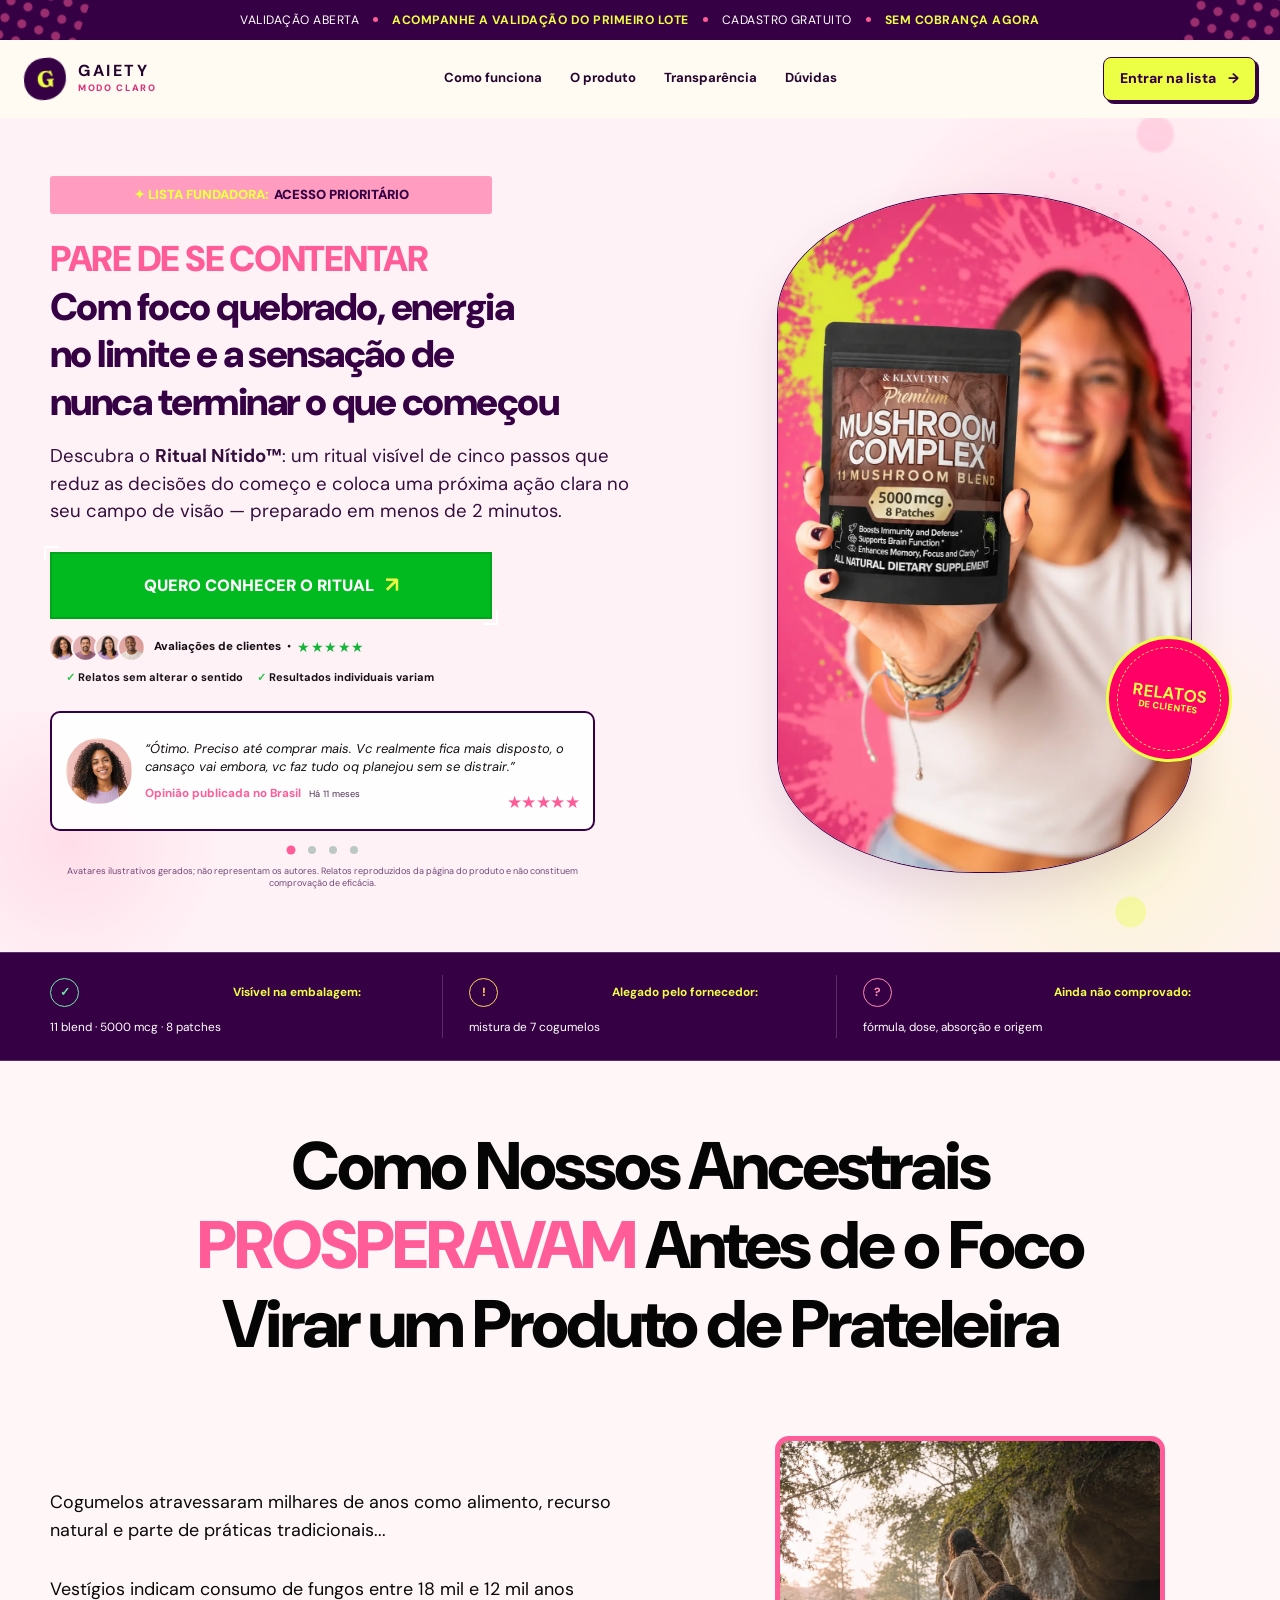
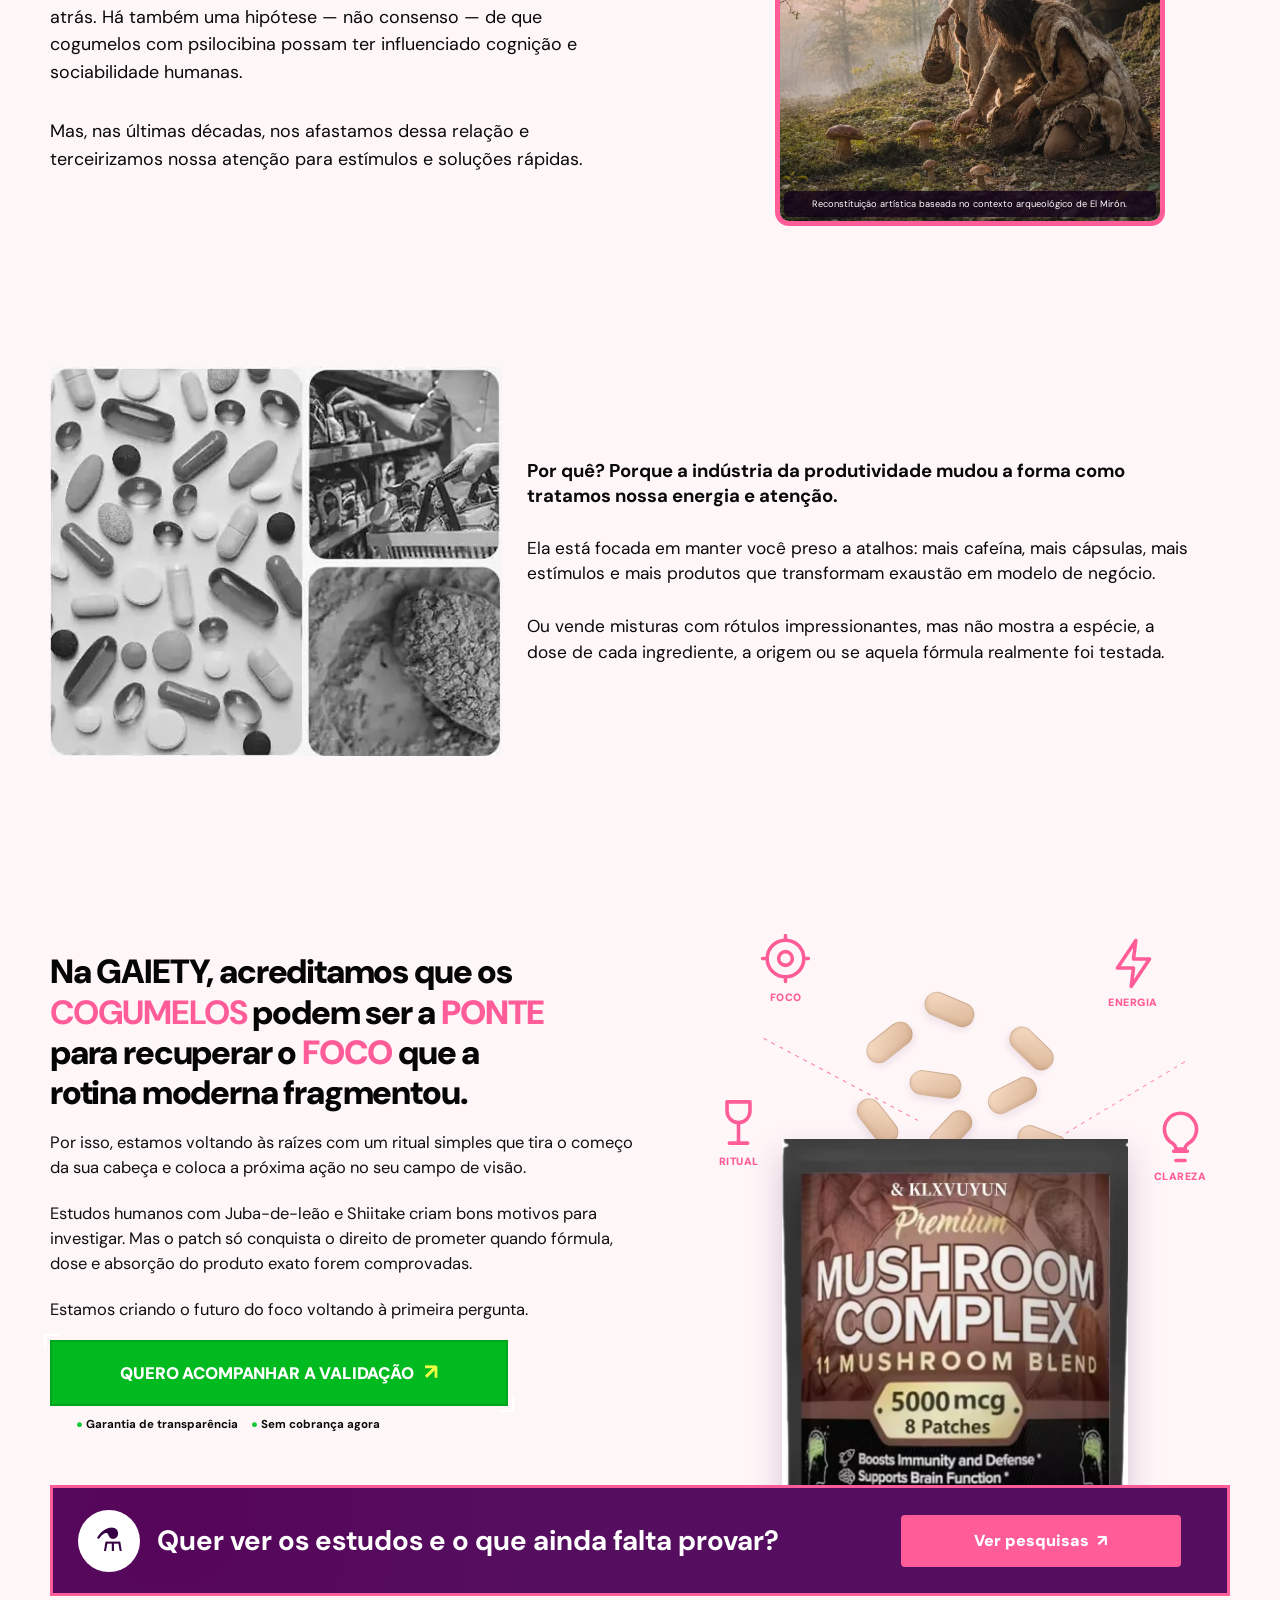
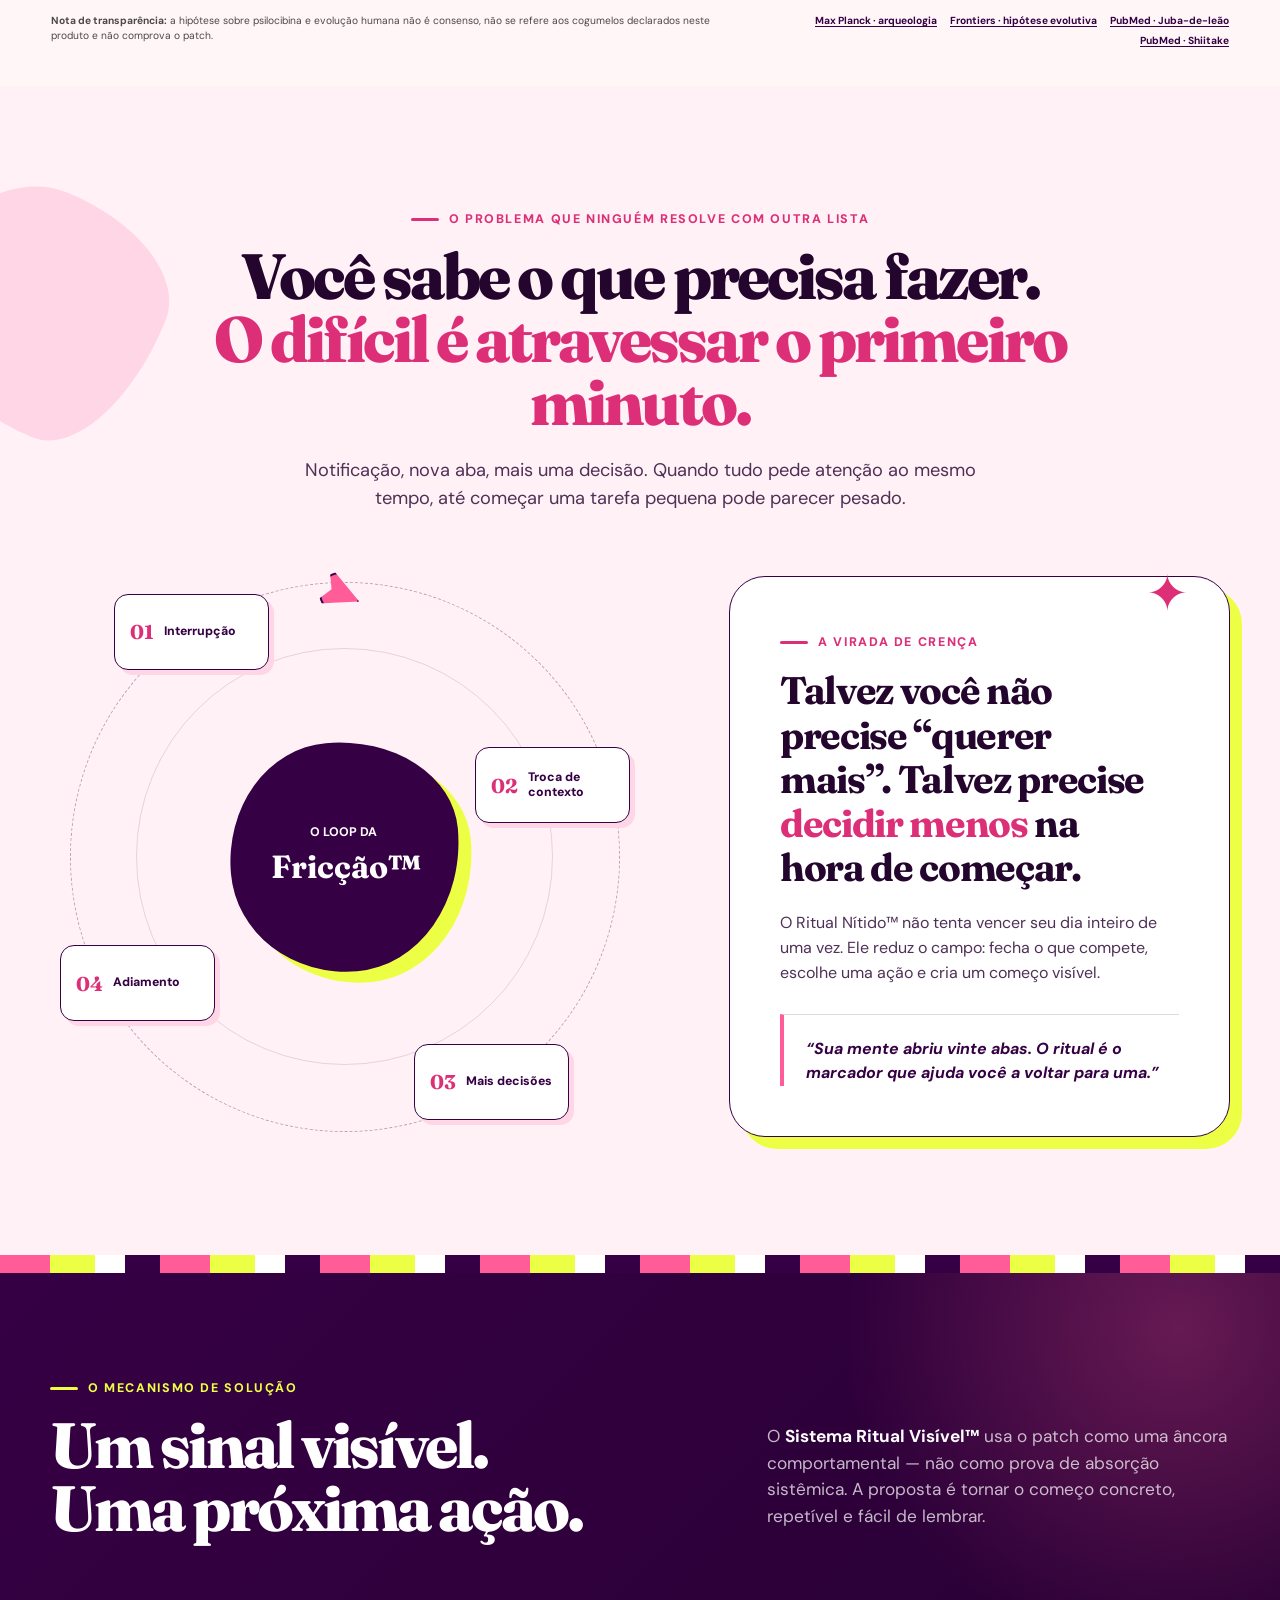
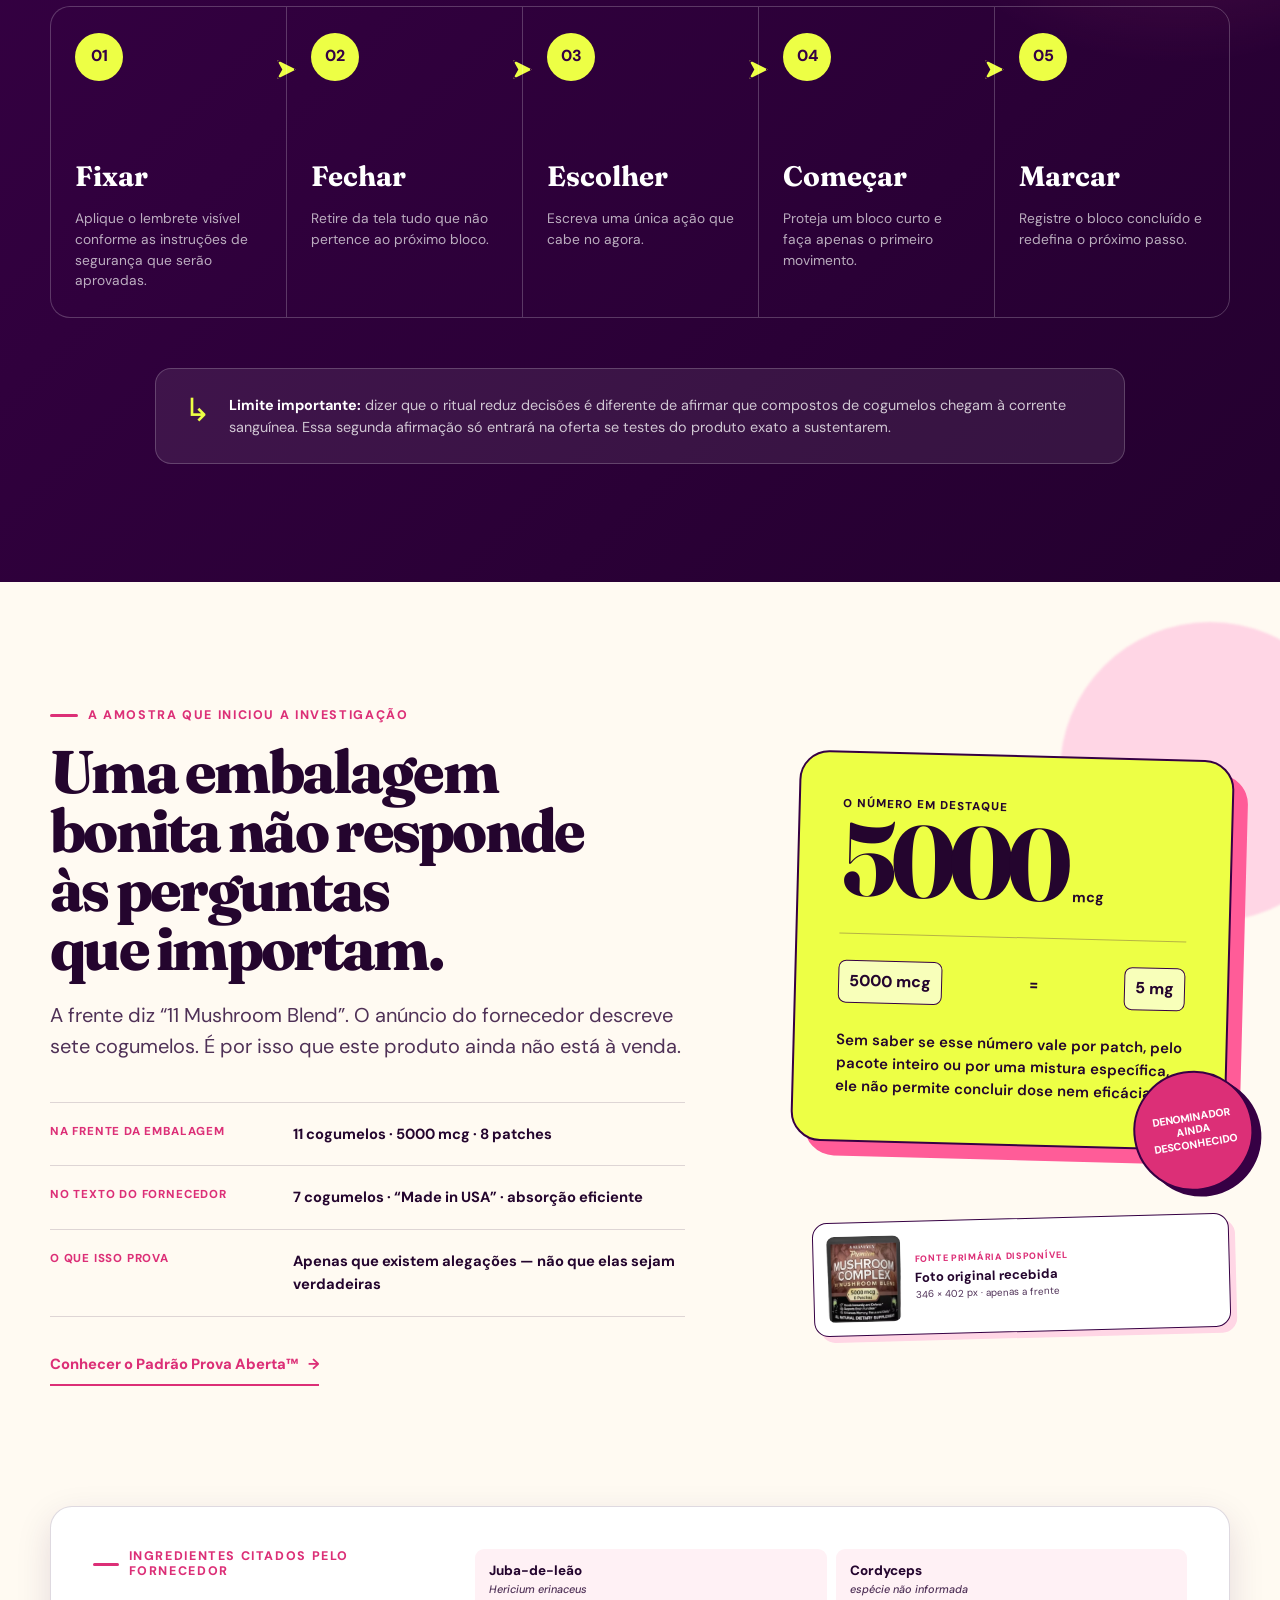
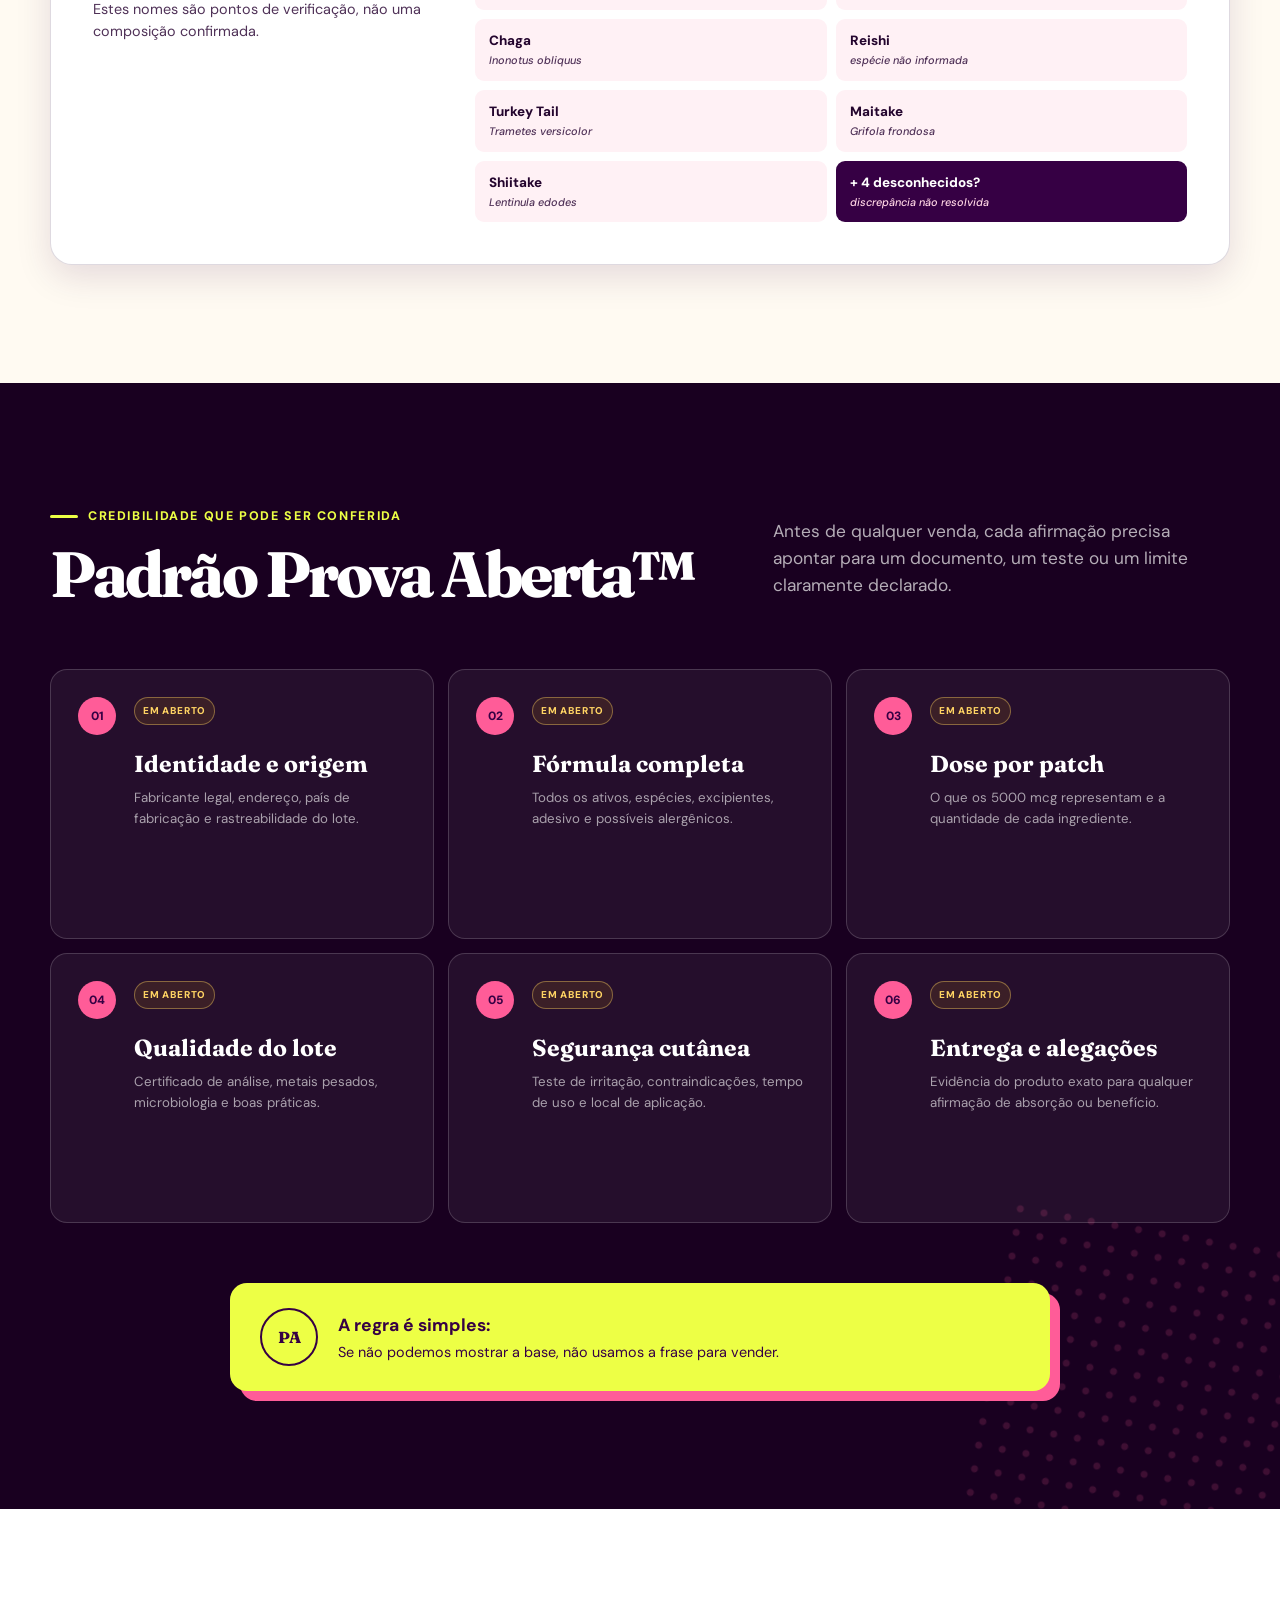
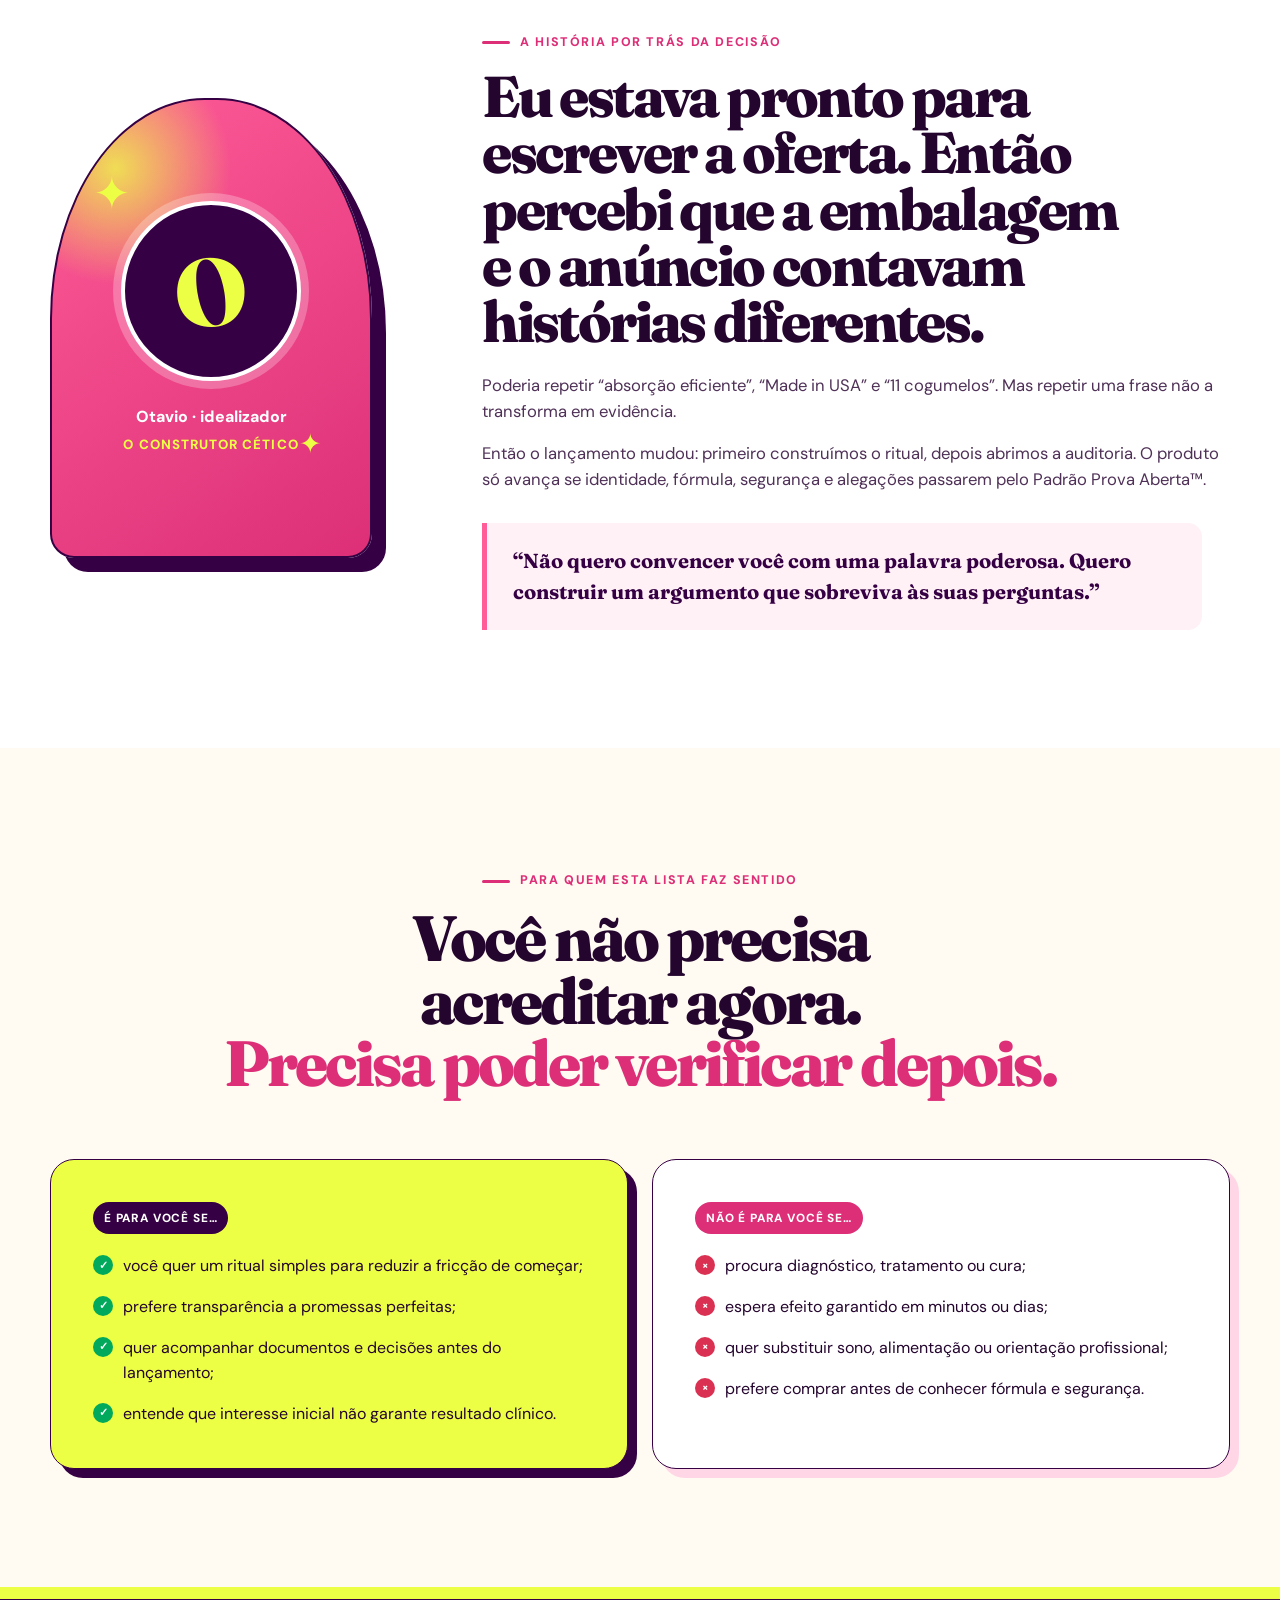
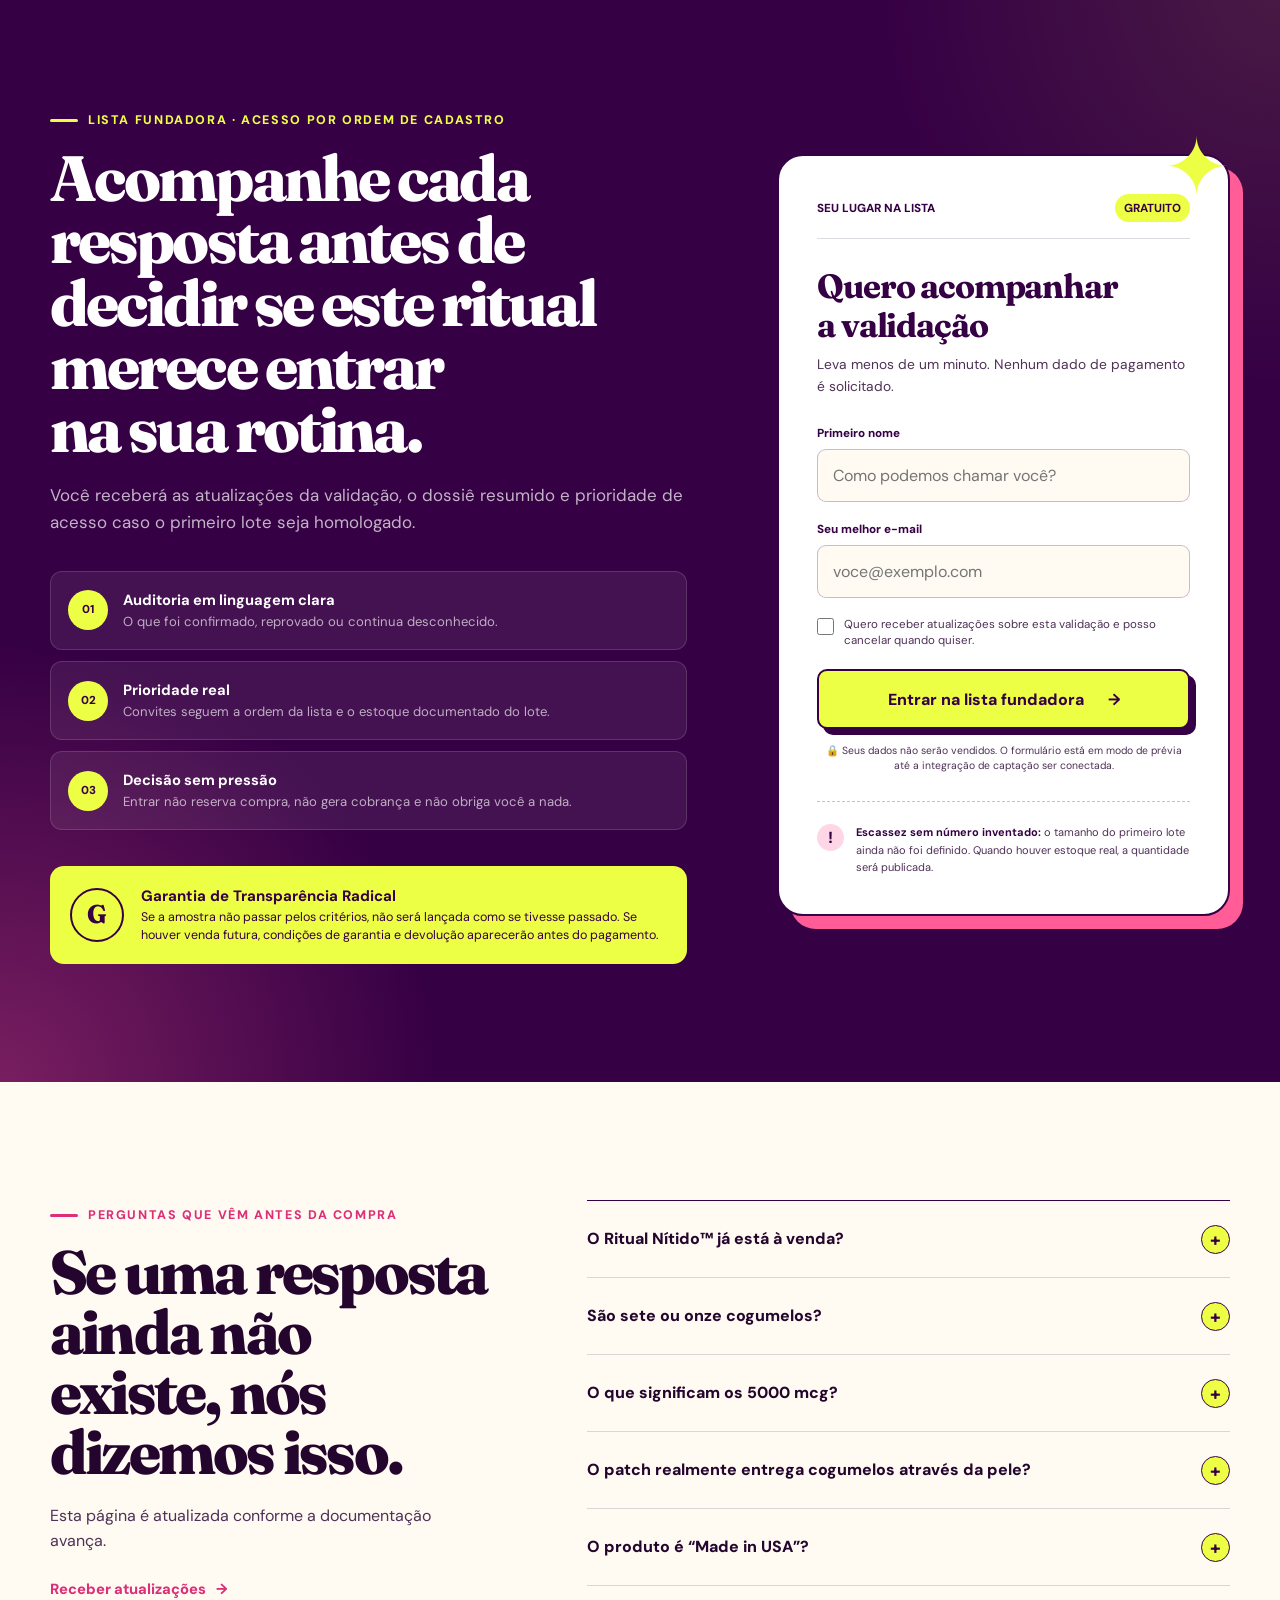
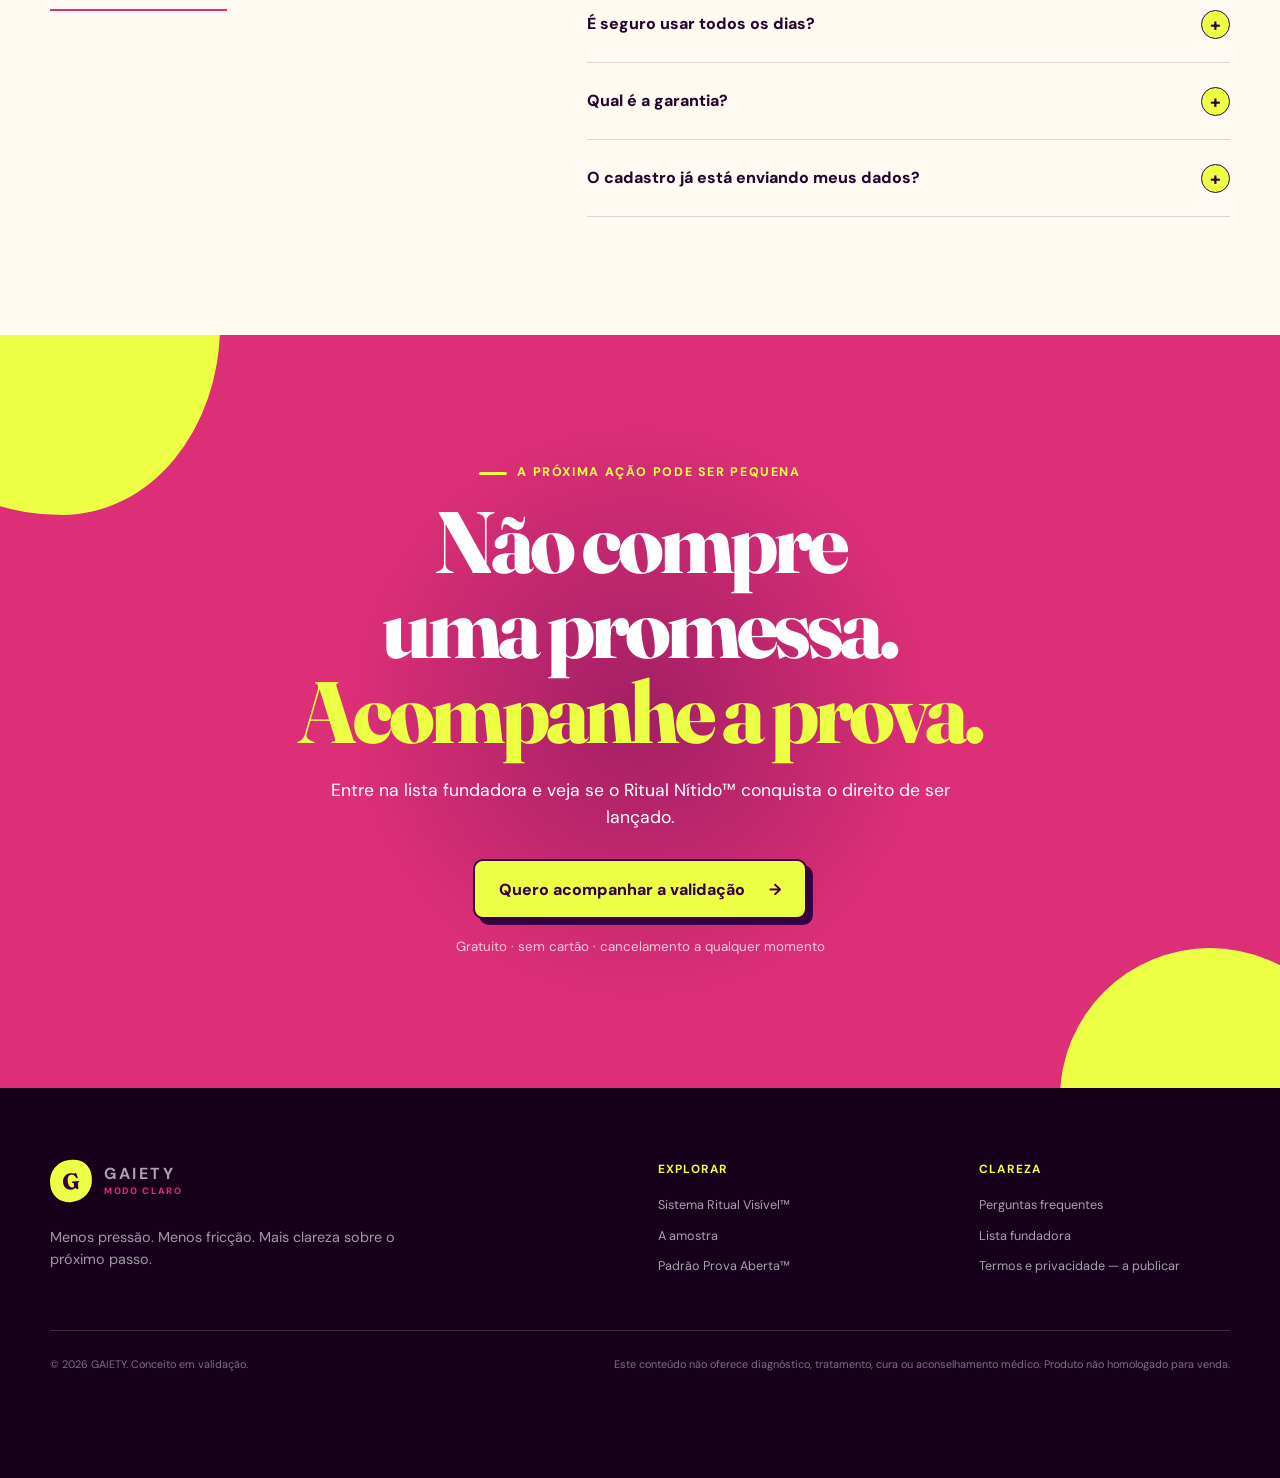
==== commit 381967e6: "refine hero testimonial styling and avatars" ====
--- a/index.html
+++ b/index.html
@@ -16,6 +16,7 @@
   <link rel="canonical" href="https://gaiety.cloud/">
   <link rel="icon" href="assets/favicon.svg" type="image/svg+xml">
   <link rel="preload" href="assets/mushroom-hero-lifestyle-916.webp" as="image" type="image/webp">
+  <link rel="preload" href="assets/customer-avatar-sprite.webp" as="image" type="image/webp">
   <title>Ritual Nítido™ | Patch de cogumelos em validação</title>
 
   <!-- Meta Pixel Code -->
@@ -36,8 +37,8 @@
   <link rel="preconnect" href="https://fonts.googleapis.com">
   <link rel="preconnect" href="https://fonts.gstatic.com" crossorigin>
   <link href="https://fonts.googleapis.com/css2?family=DM+Sans:wght@400;500;600;700;800&family=Fraunces:opsz,wght@9..144,700;9..144,800&display=swap" rel="stylesheet">
-  <link rel="stylesheet" href="styles.css?v=ritual-5">
-  <link rel="stylesheet" href="media.css?v=ritual-5">
+  <link rel="stylesheet" href="styles.css?v=ritual-6">
+  <link rel="stylesheet" href="media.css?v=ritual-6">
   <link rel="stylesheet" href="motion.css?v=ritual-1">
 </head>
 <body>
@@ -92,9 +93,9 @@
             <span>Quero conhecer o ritual</span><b>↗</b>
           </a>
 
-          <div class="hero-social-summary" aria-label="Resumo das opiniões exibidas">
-            <div class="hero-avatar-stack" aria-hidden="true"><span>BR</span><span>BR</span><span>BR</span><span>BR</span></div>
-            <p><strong>4 opiniões da página do produto</strong><i>•</i><span class="hero-summary-stars" aria-label="As quatro opiniões exibidas têm cinco estrelas">★★★★★</span><b>5,0/5</b></p>
+          <div class="hero-social-summary" aria-label="Resumo das opiniões de clientes">
+            <div class="hero-avatar-stack" aria-hidden="true"><span class="avatar-face avatar-face--1"></span><span class="avatar-face avatar-face--2"></span><span class="avatar-face avatar-face--3"></span><span class="avatar-face avatar-face--4"></span></div>
+            <p><strong>Avaliações de clientes</strong><i>•</i><span class="hero-summary-stars" aria-label="Avaliações com cinco estrelas">★★★★★</span></p>
           </div>
 
           <div class="hero-assurances">
@@ -105,7 +106,7 @@
           <div class="hero-reviews" data-hero-reviews aria-label="Opiniões publicadas na página do produto">
             <div class="hero-review-viewport" aria-live="polite">
               <article class="hero-review is-active" data-hero-review>
-                <div class="hero-review-avatar" aria-hidden="true">BR</div>
+                <div class="hero-review-avatar avatar-face avatar-face--1" aria-hidden="true"></div>
                 <div class="hero-review-body">
                   <p>“Ótimo. Preciso até comprar mais. Vc realmente fica mais disposto, o cansaço vai embora, vc faz tudo oq planejou sem se distrair.”</p>
                   <div><strong>Opinião publicada no Brasil</strong><span>Há 11 meses</span></div>
@@ -114,7 +115,7 @@
               </article>
 
               <article class="hero-review" data-hero-review hidden>
-                <div class="hero-review-avatar" aria-hidden="true">BR</div>
+                <div class="hero-review-avatar avatar-face avatar-face--2" aria-hidden="true"></div>
                 <div class="hero-review-body">
                   <p>“Gostei muito, realmente aumenta o foco, dá ânimo absurdo. Isso pq estou tomando só duas cápsulas.”</p>
                   <div><strong>Opinião publicada no Brasil</strong><span>Há 9 meses · texto original menciona cápsulas</span></div>
@@ -123,7 +124,7 @@
               </article>
 
               <article class="hero-review" data-hero-review hidden>
-                <div class="hero-review-avatar" aria-hidden="true">BR</div>
+                <div class="hero-review-avatar avatar-face avatar-face--3" aria-hidden="true"></div>
                 <div class="hero-review-body">
                   <p>“Qualidade boa!.”</p>
                   <div><strong>Opinião publicada no Brasil</strong><span>Há 10 meses</span></div>
@@ -132,7 +133,7 @@
               </article>
 
               <article class="hero-review" data-hero-review hidden>
-                <div class="hero-review-avatar" aria-hidden="true">BR</div>
+                <div class="hero-review-avatar avatar-face avatar-face--4" aria-hidden="true"></div>
                 <div class="hero-review-body">
                   <p>“É muito bom, me ajudou bastante.”</p>
                   <div><strong>Opinião publicada no Brasil</strong><span>Há 10 meses</span></div>
@@ -148,7 +149,7 @@
               <button type="button" role="tab" aria-selected="false" aria-label="Mostrar opinião 4" data-hero-review-dot></button>
             </div>
 
-            <p class="hero-review-note">Relatos reproduzidos da página do produto. São experiências individuais e não constituem comprovação de eficácia.</p>
+            <p class="hero-review-note">Avatares ilustrativos gerados; não representam os autores. Relatos reproduzidos da página do produto e não constituem comprovação de eficácia.</p>
           </div>
         </div>
 
@@ -156,7 +157,7 @@
           <div class="hero-image-oval">
             <img src="assets/mushroom-hero-lifestyle-916.webp" alt="Pessoa apresentando a embalagem Mushroom Complex" width="1024" height="1819" fetchpriority="high" decoding="async">
           </div>
-          <div class="hero-opinion-badge" aria-hidden="true"><strong>4</strong><span>opiniões<br>exibidas</span></div>
+          <div class="hero-opinion-badge" aria-hidden="true"><strong>Relatos</strong><span>de clientes</span></div>
         </div>
       </div>
     </section>
--- a/styles.css
+++ b/styles.css
@@ -1008,13 +1008,10 @@
   width: 29px;
   height: 29px;
   margin-left: -6px;
-  color: #fff;
-  background: linear-gradient(145deg, var(--pink), var(--plum));
+  background-color: var(--pink-soft);
   border: 2px solid #fff2f6;
   border-radius: 50%;
   place-items: center;
-  font-size: 0.52rem;
-  font-weight: 900;
 }
 
 .hero-social-summary p {
@@ -1063,21 +1060,21 @@
 }
 
 .hero-review-viewport {
-  min-height: 142px;
+  min-height: 124px;
 }
 
 .hero-review {
   position: relative;
   display: grid;
-  min-height: 138px;
+  min-height: 120px;
   margin: 0;
-  padding: 14px 14px 13px;
+  padding: 12px 14px;
   background: rgba(255, 255, 255, 0.94);
   border: 2px solid var(--plum);
   border-radius: 10px;
-  grid-template-columns: 66px minmax(0, 1fr) auto;
-  align-items: center;
-  gap: 12px;
+  grid-template-columns: 68px minmax(0, 1fr);
+  align-items: center;
+  gap: 11px;
 }
 
 .hero-review[hidden] {
@@ -1086,28 +1083,46 @@
 
 .hero-review-avatar {
   display: grid;
-  width: 62px;
-  height: 62px;
-  color: #fff;
-  background:
-    radial-gradient(circle at 64% 29%, rgba(237, 255, 69, 0.75) 0 5px, transparent 6px),
-    linear-gradient(145deg, var(--pink), var(--plum));
+  width: 66px;
+  height: 66px;
+  background-color: var(--pink-soft);
   border-radius: 50%;
   place-items: center;
-  font-size: 0.78rem;
-  font-weight: 900;
+}
+
+.avatar-face {
+  background-image: url("assets/customer-avatar-sprite.webp");
+  background-repeat: no-repeat;
+  background-size: 200% 200%;
+}
+
+.avatar-face--1 {
+  background-position: 0 0;
+}
+
+.avatar-face--2 {
+  background-position: 100% 0;
+}
+
+.avatar-face--3 {
+  background-position: 0 100%;
+}
+
+.avatar-face--4 {
+  background-position: 100% 100%;
 }
 
 .hero-review-body p {
-  margin: 0 0 9px;
+  margin: 0 0 7px;
   color: #141014;
-  font-size: 0.78rem;
+  font-size: 0.81rem;
   font-style: italic;
-  line-height: 1.43;
+  line-height: 1.4;
 }
 
 .hero-review-body > div {
   display: flex;
+  padding-right: 100px;
   align-items: baseline;
   flex-wrap: wrap;
   gap: 2px 8px;
@@ -1124,8 +1139,11 @@
 }
 
 .hero-review-stars {
+  position: absolute;
+  right: 14px;
+  bottom: 13px;
   color: var(--pink);
-  font-size: 1rem;
+  font-size: 1.08rem;
   letter-spacing: -0.03em;
   white-space: nowrap;
 }
@@ -1223,11 +1241,11 @@
 }
 
 .hero-opinion-badge strong {
-  font-size: 2rem;
+  font-size: 1.05rem;
 }
 
 .hero-opinion-badge span {
-  font-size: 0.62rem;
+  font-size: 0.58rem;
   font-weight: 900;
   line-height: 1.17;
 }
--- a/media.css
+++ b/media.css
@@ -1138,6 +1138,7 @@
   }
 
   .hero-review-stars {
+    position: static;
     grid-column: 2;
     justify-self: end;
     font-size: 0.94rem;
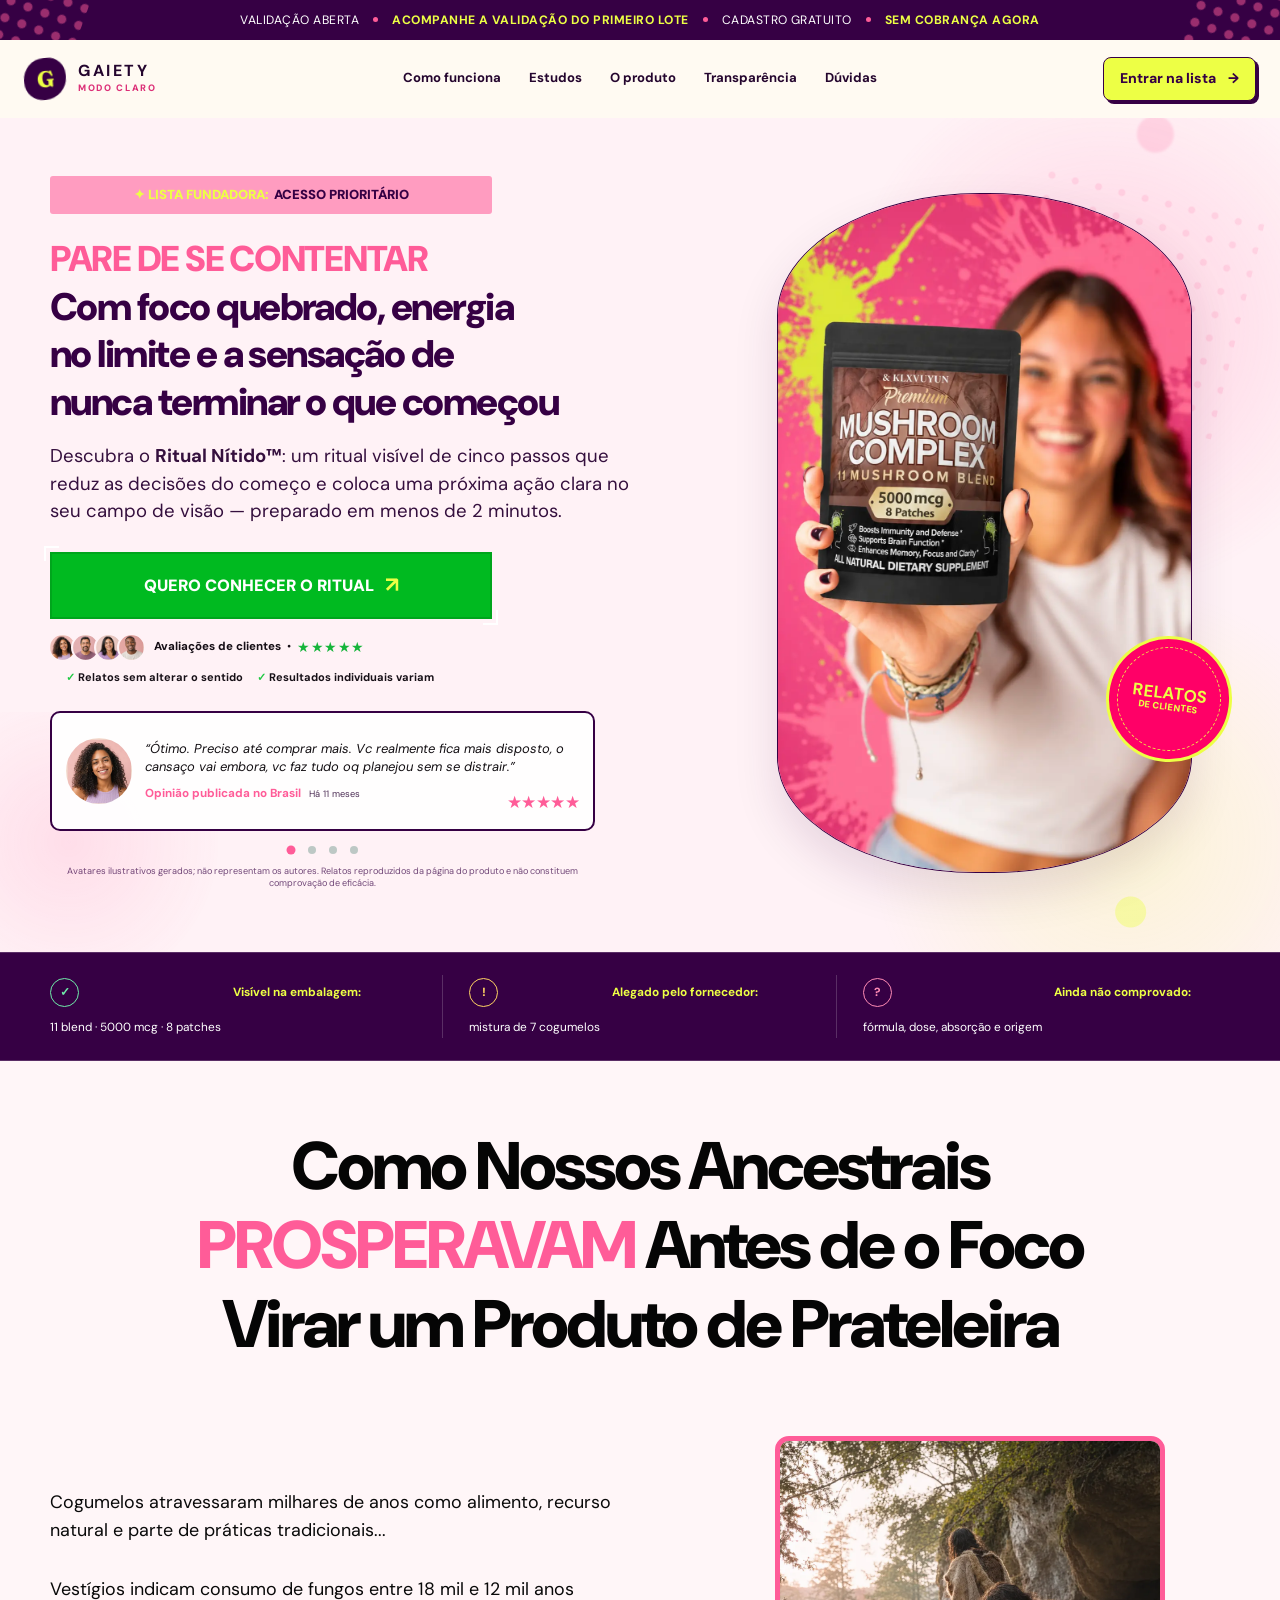
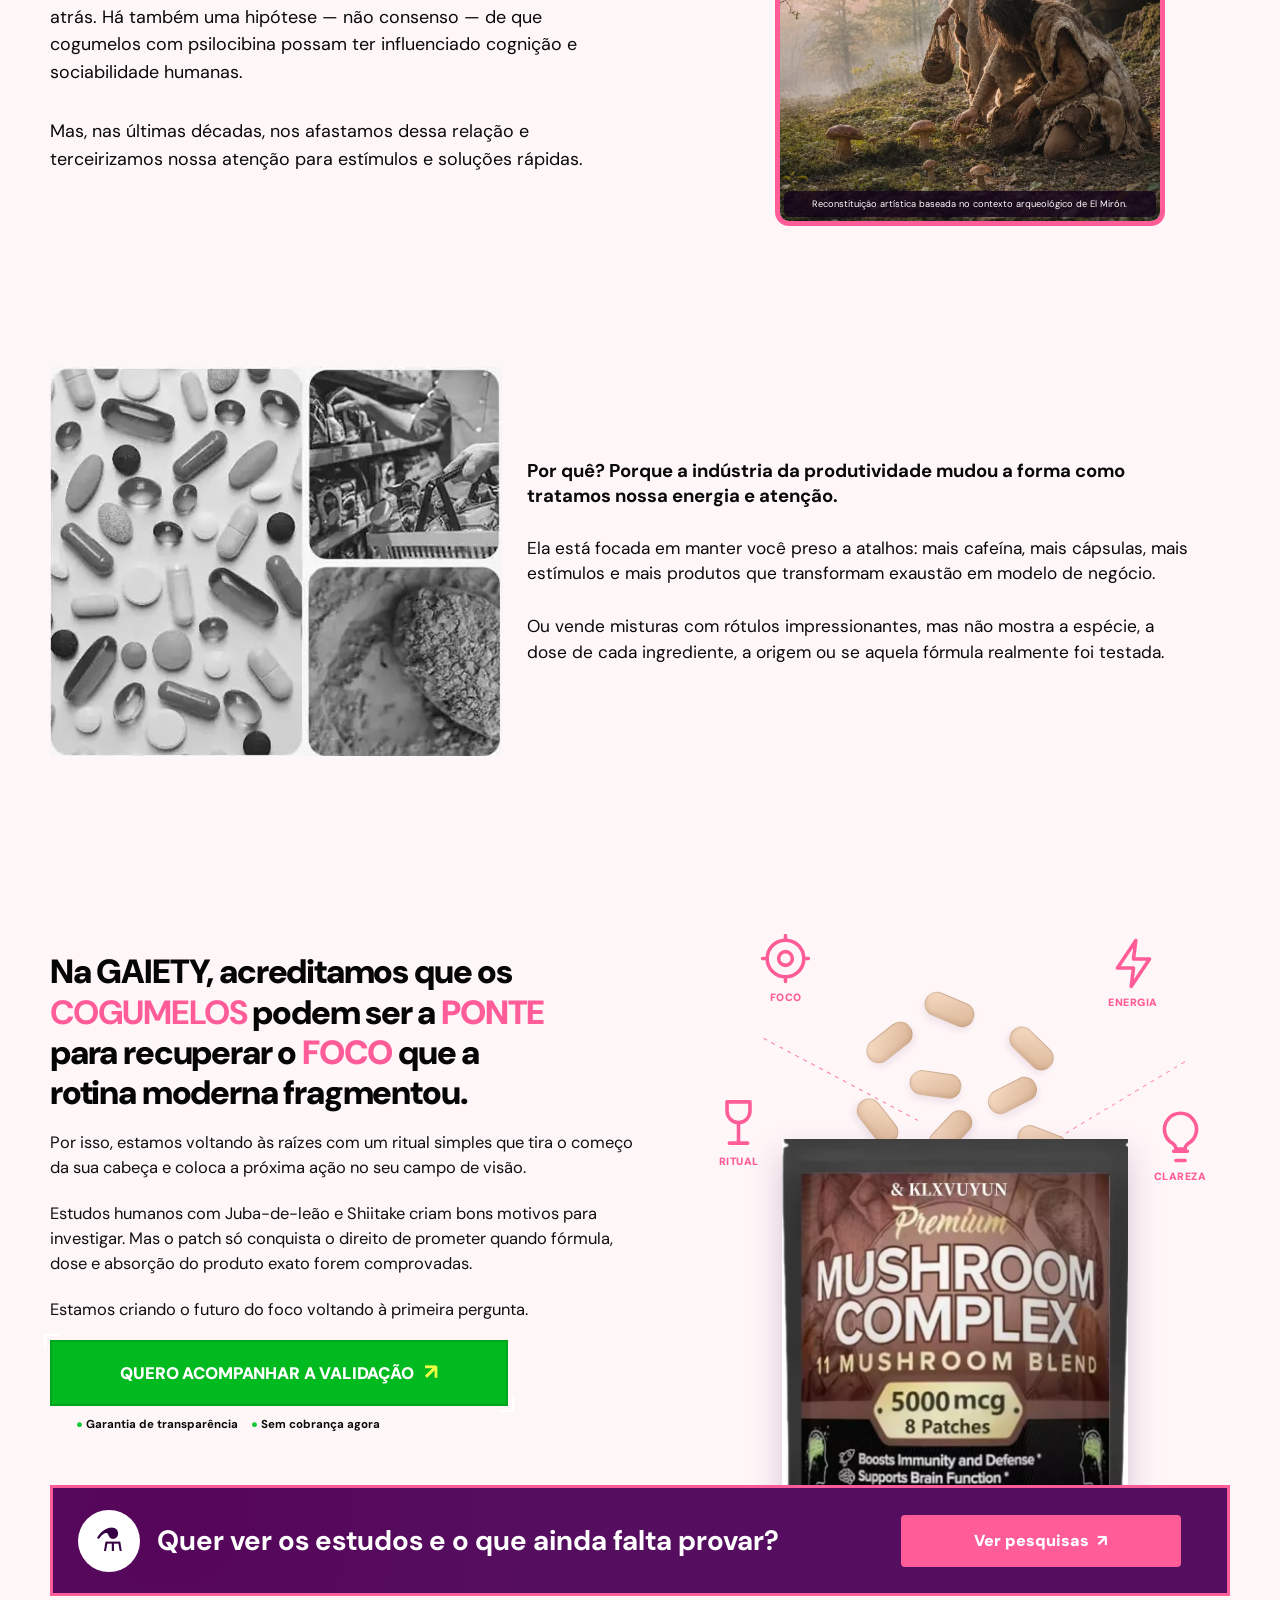
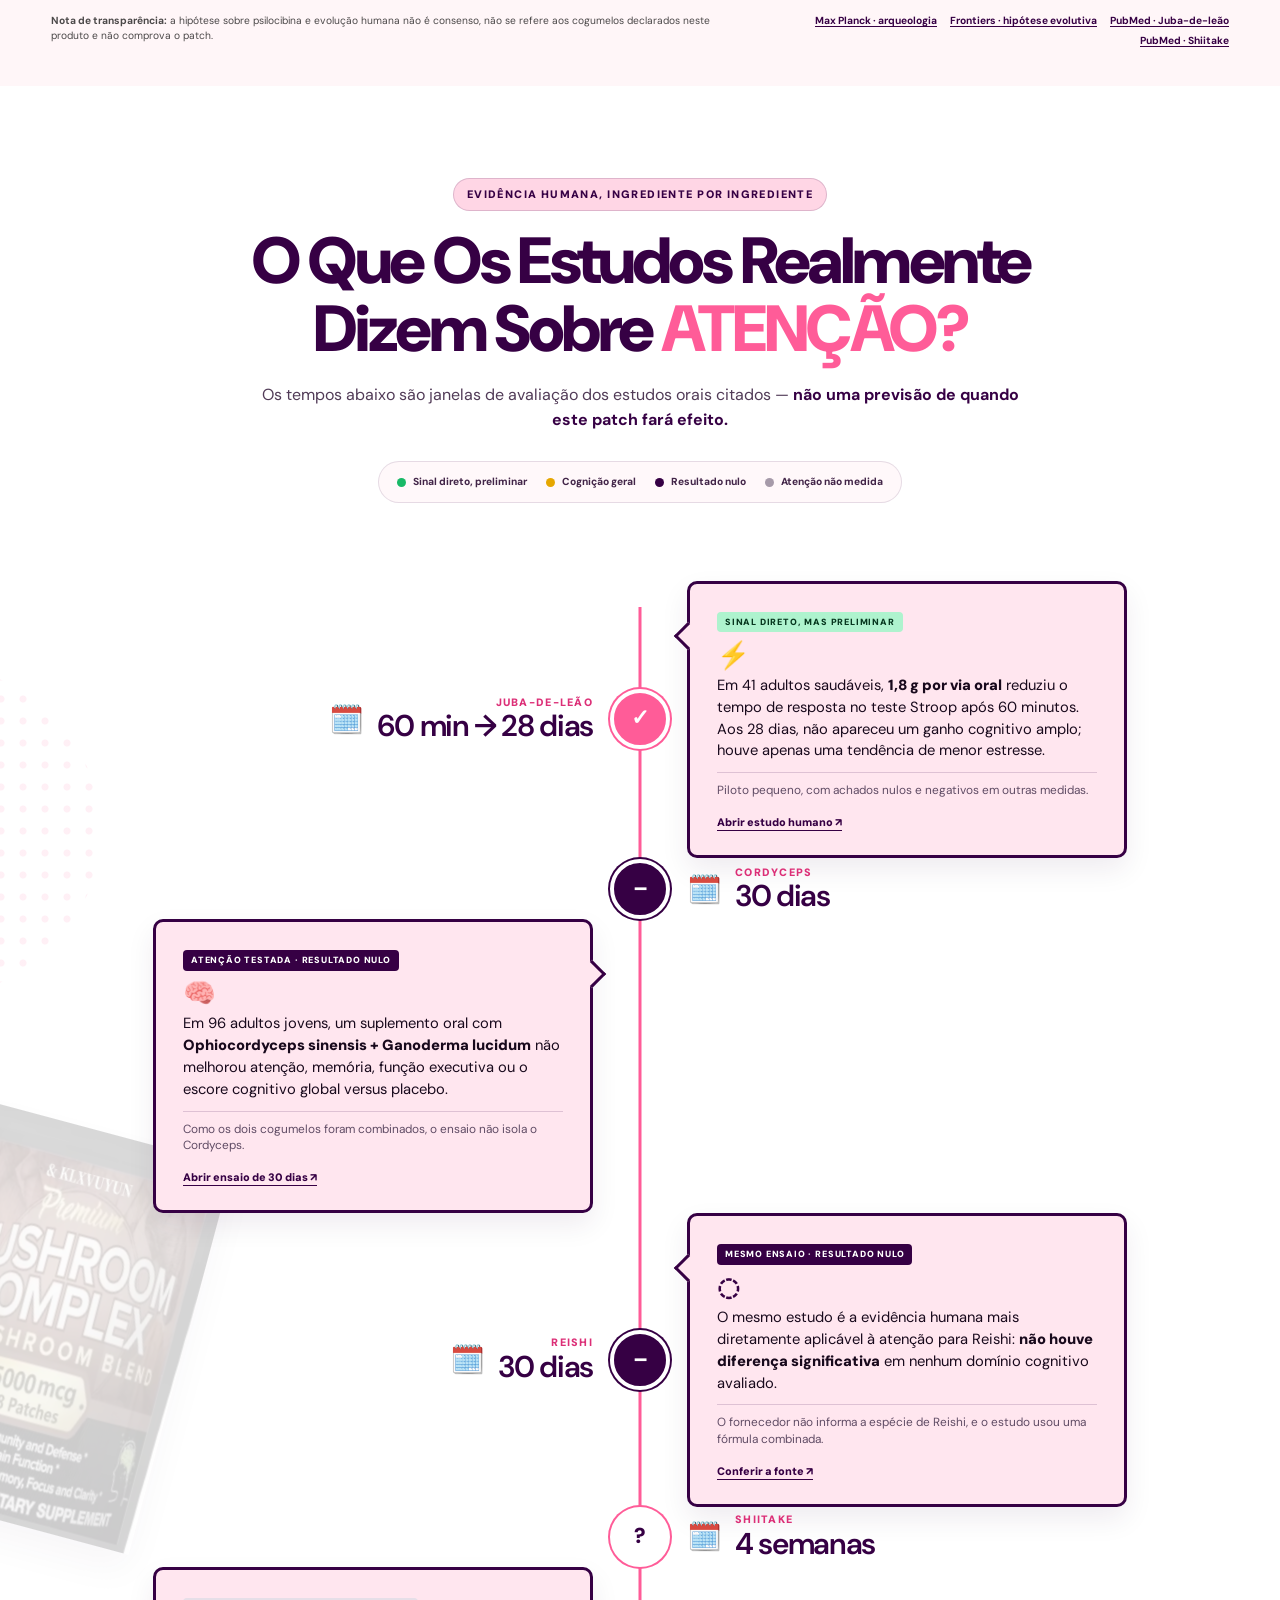
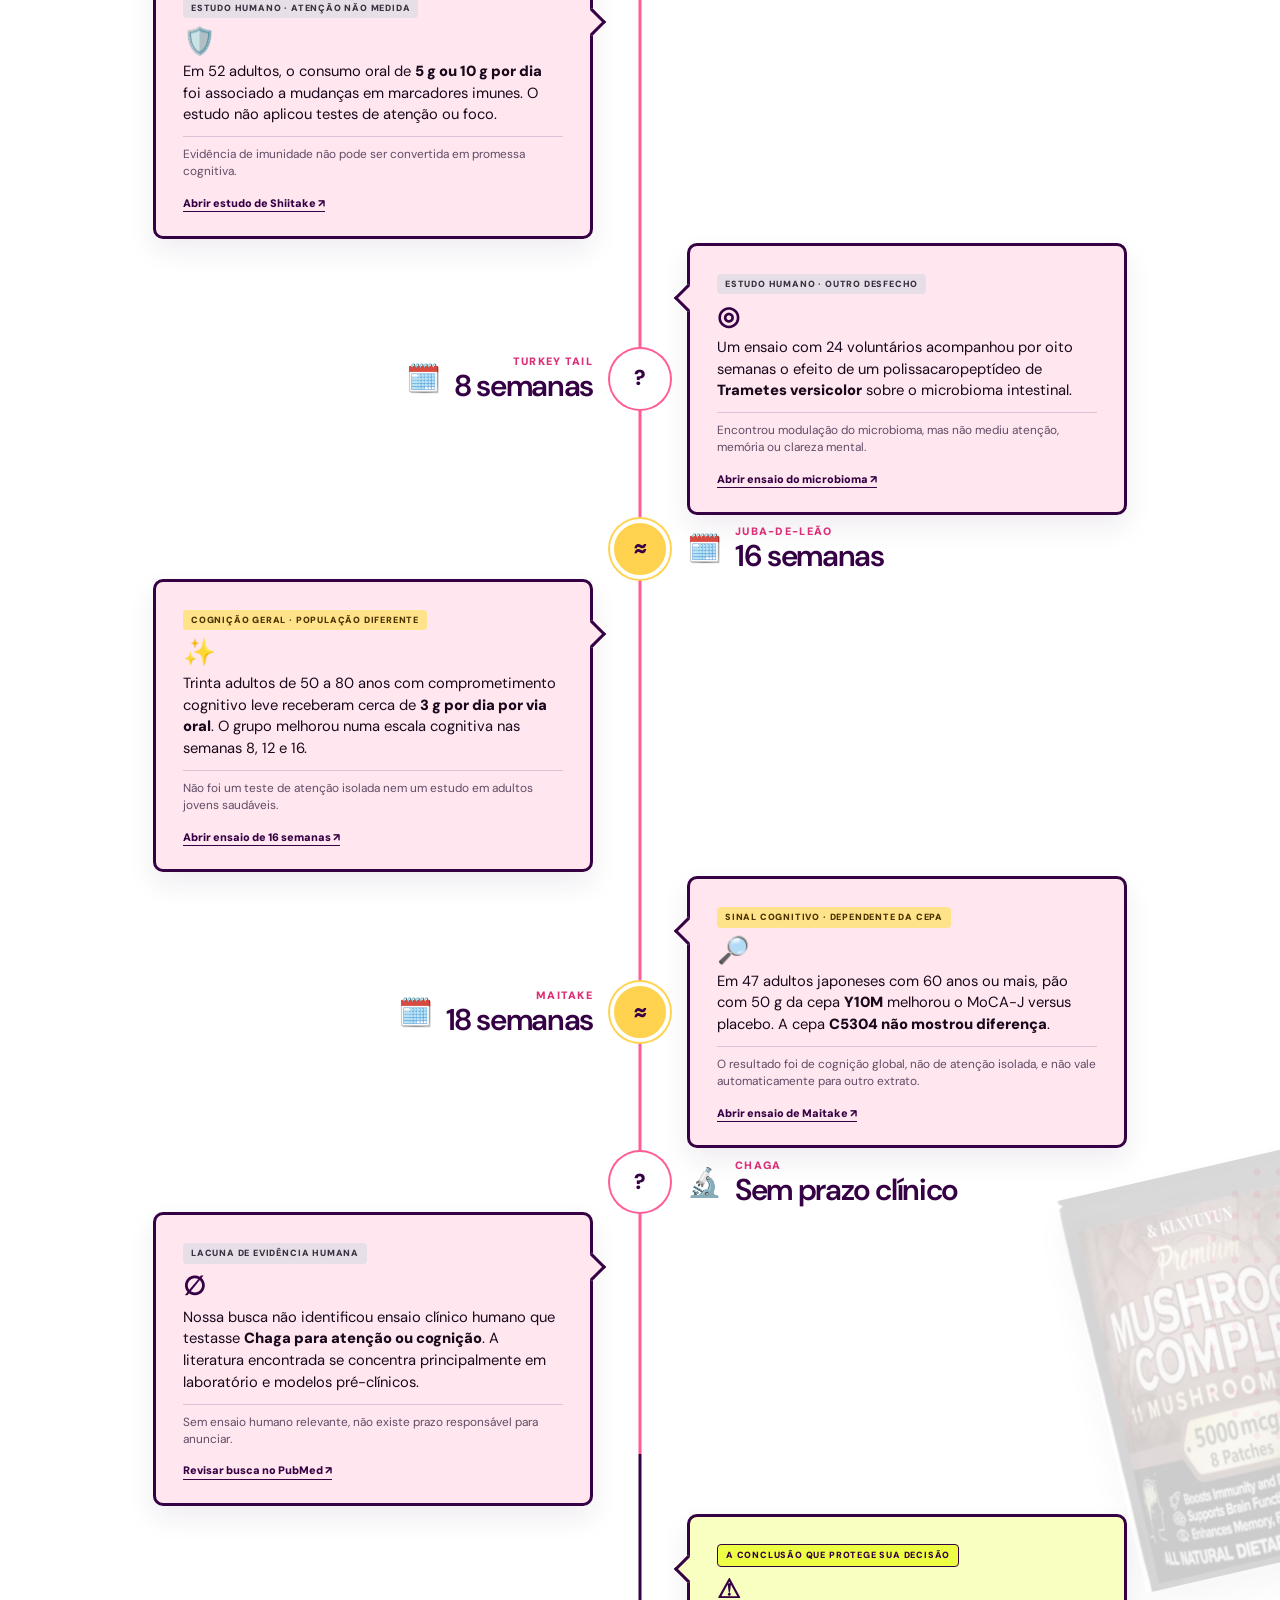
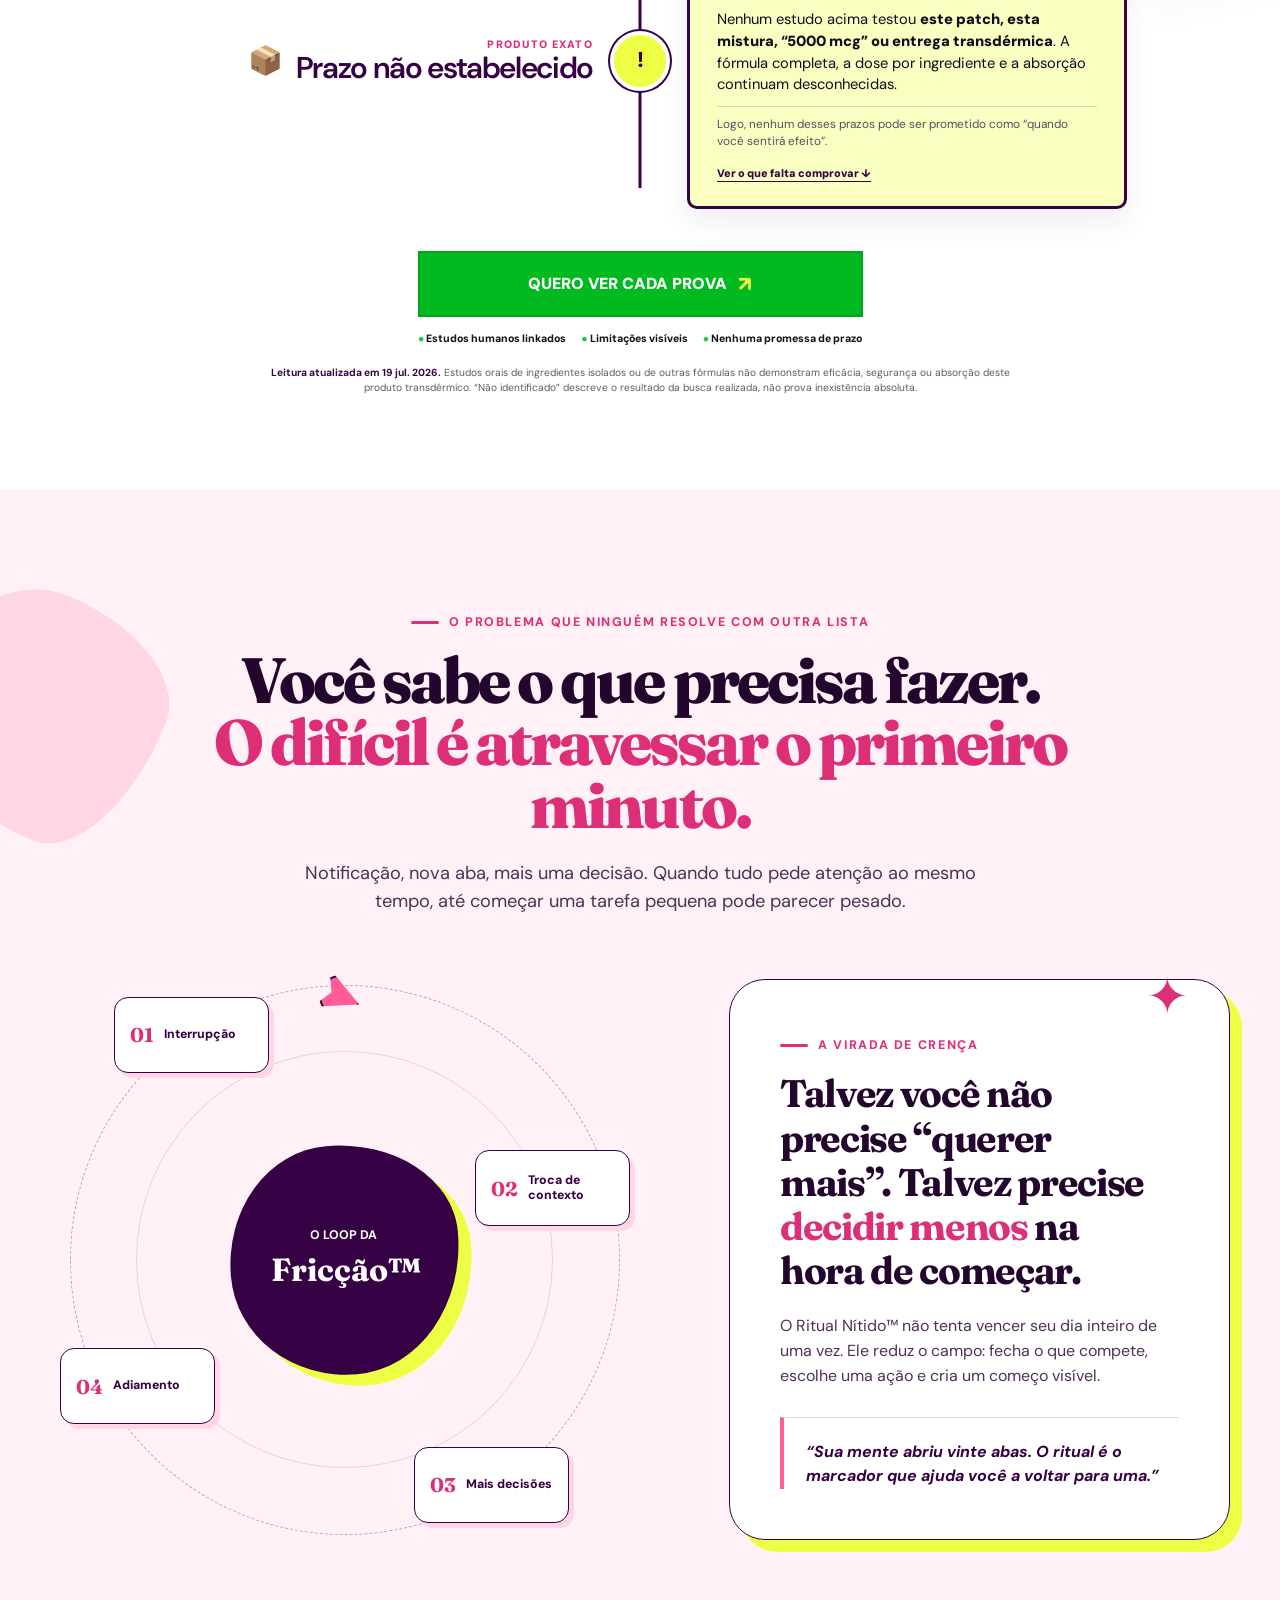
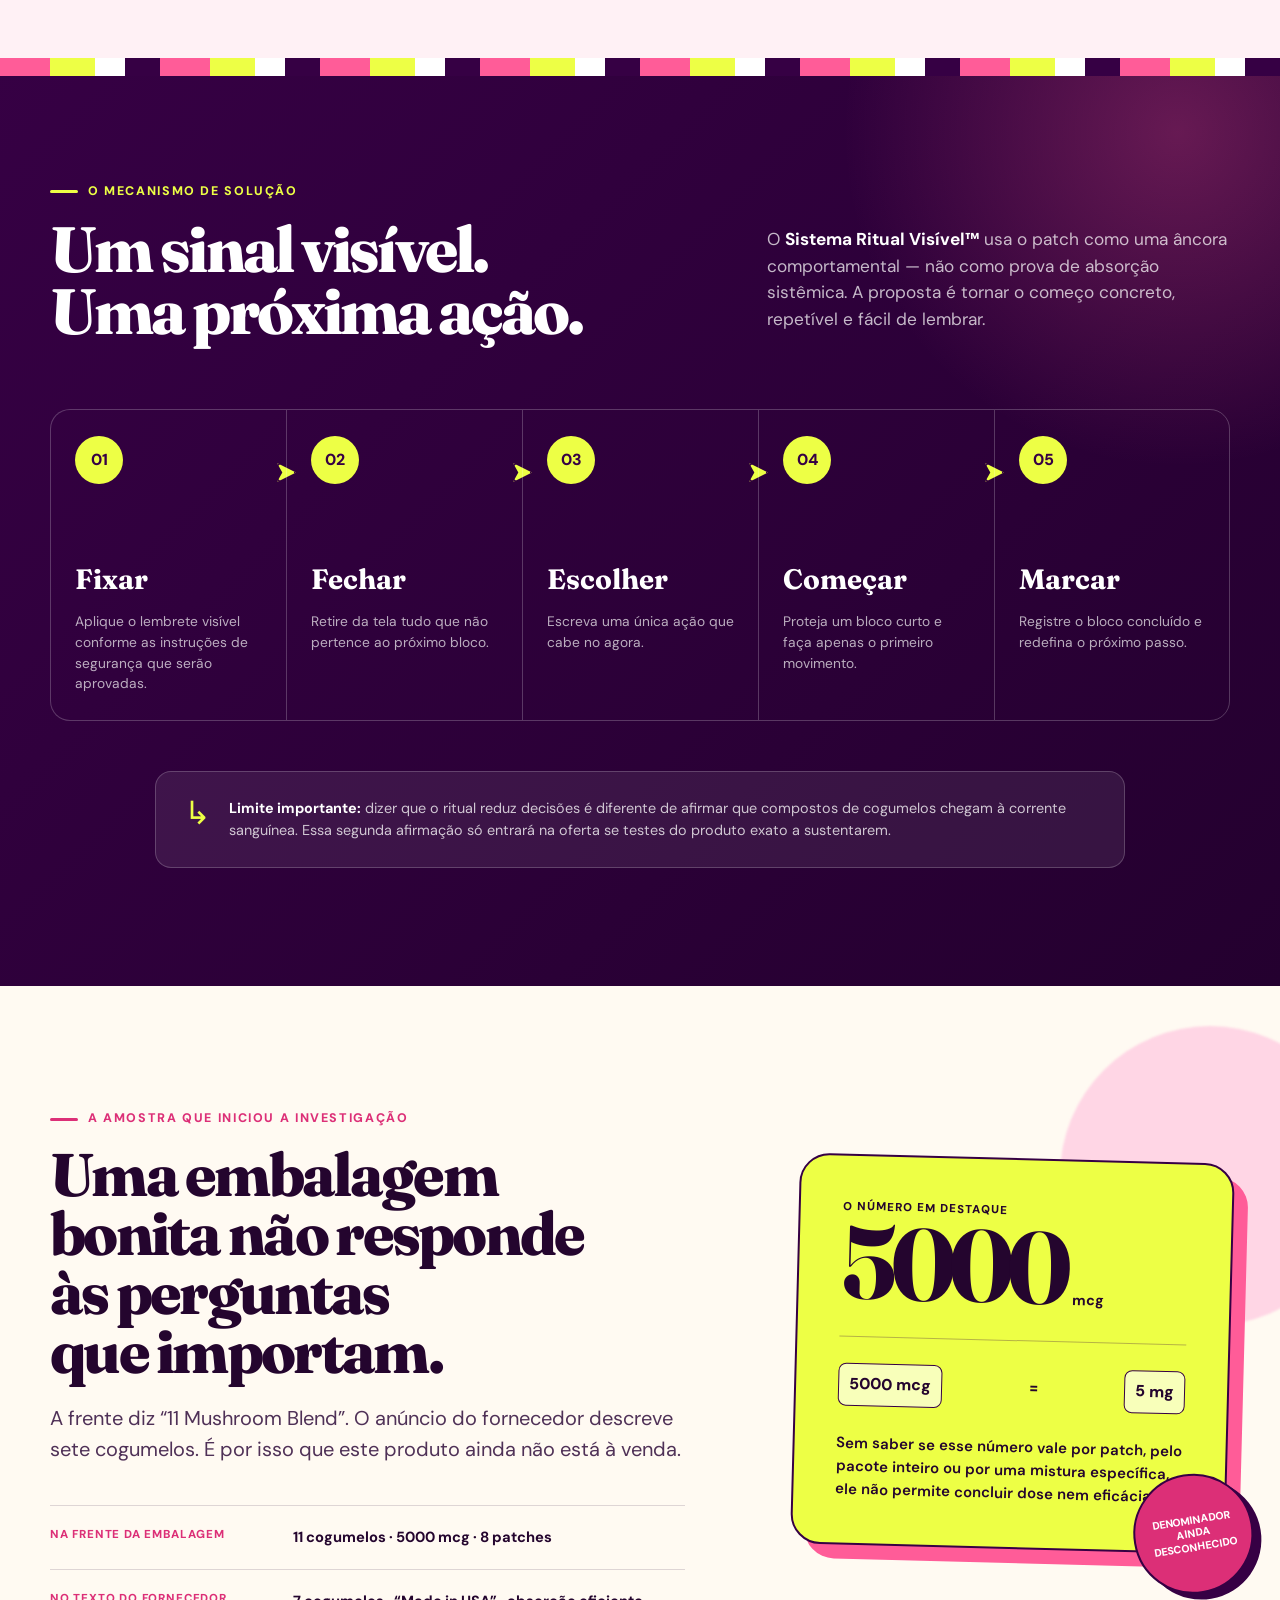
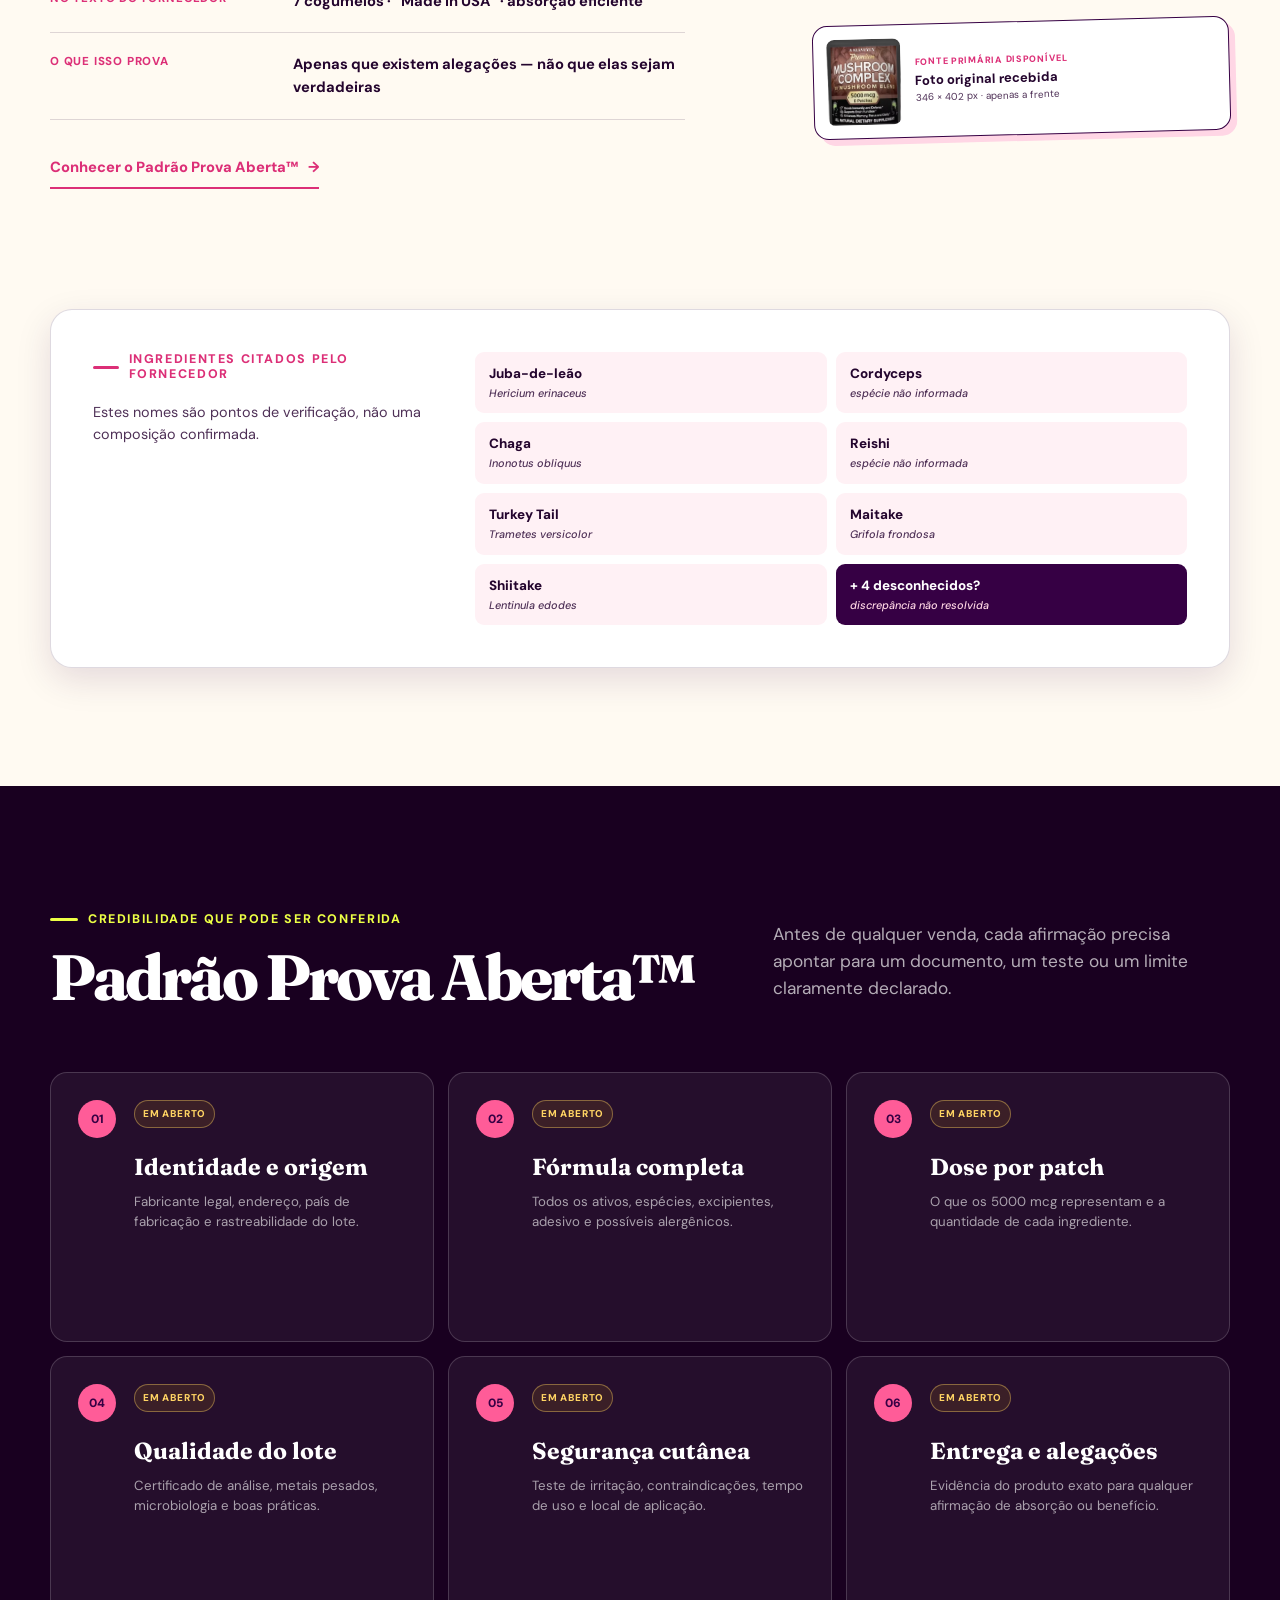
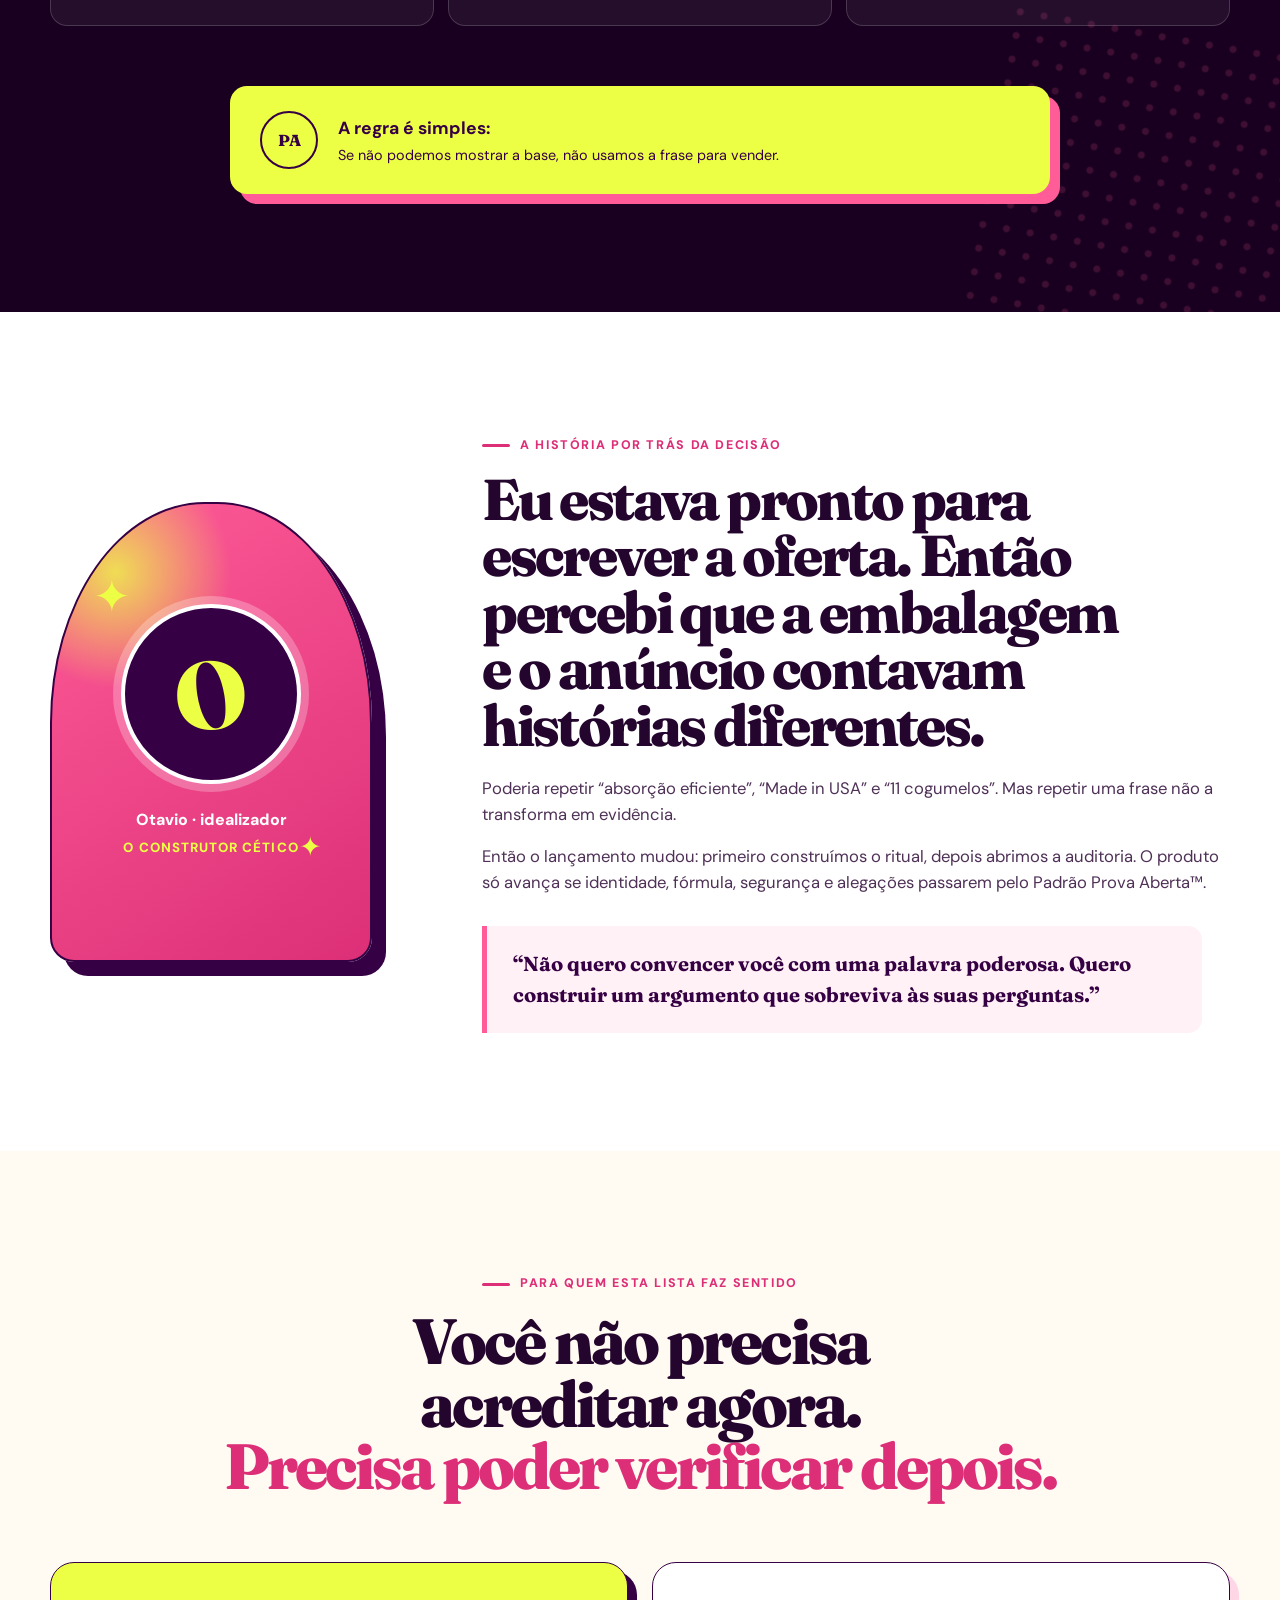
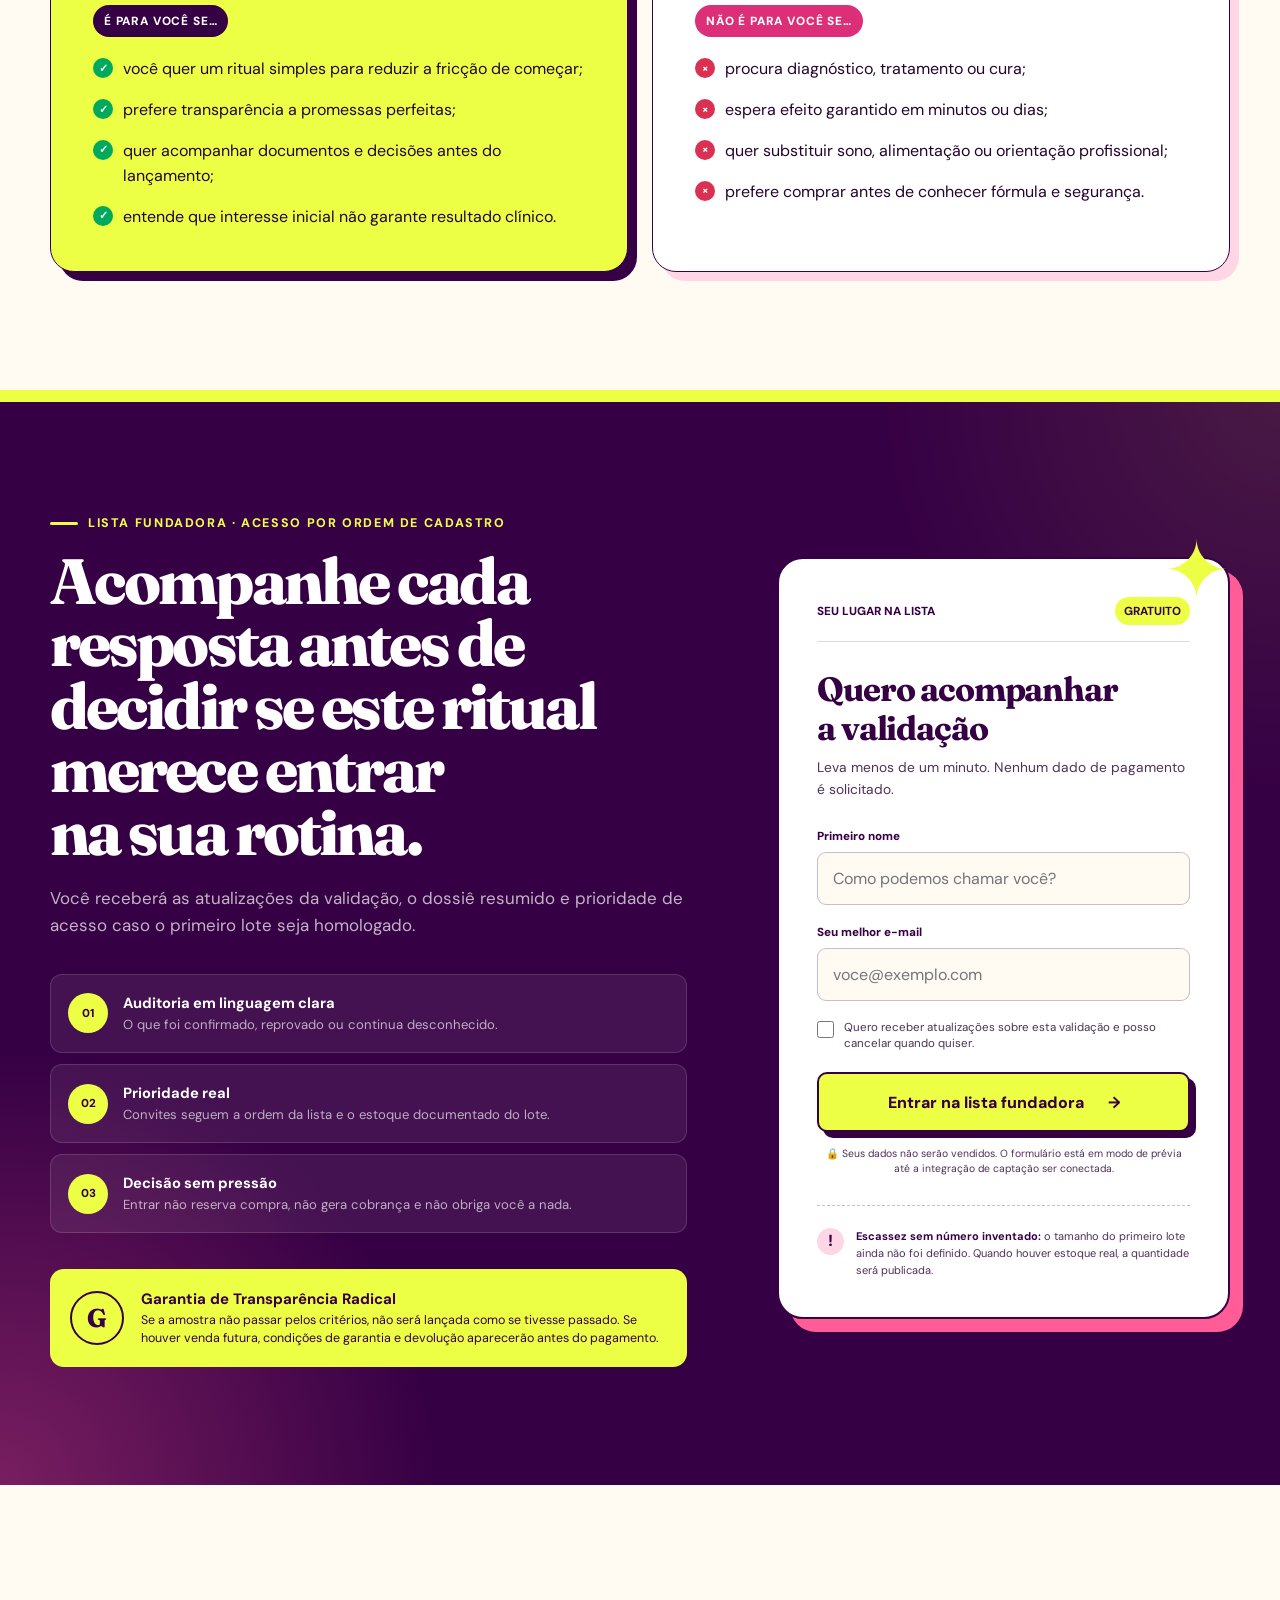
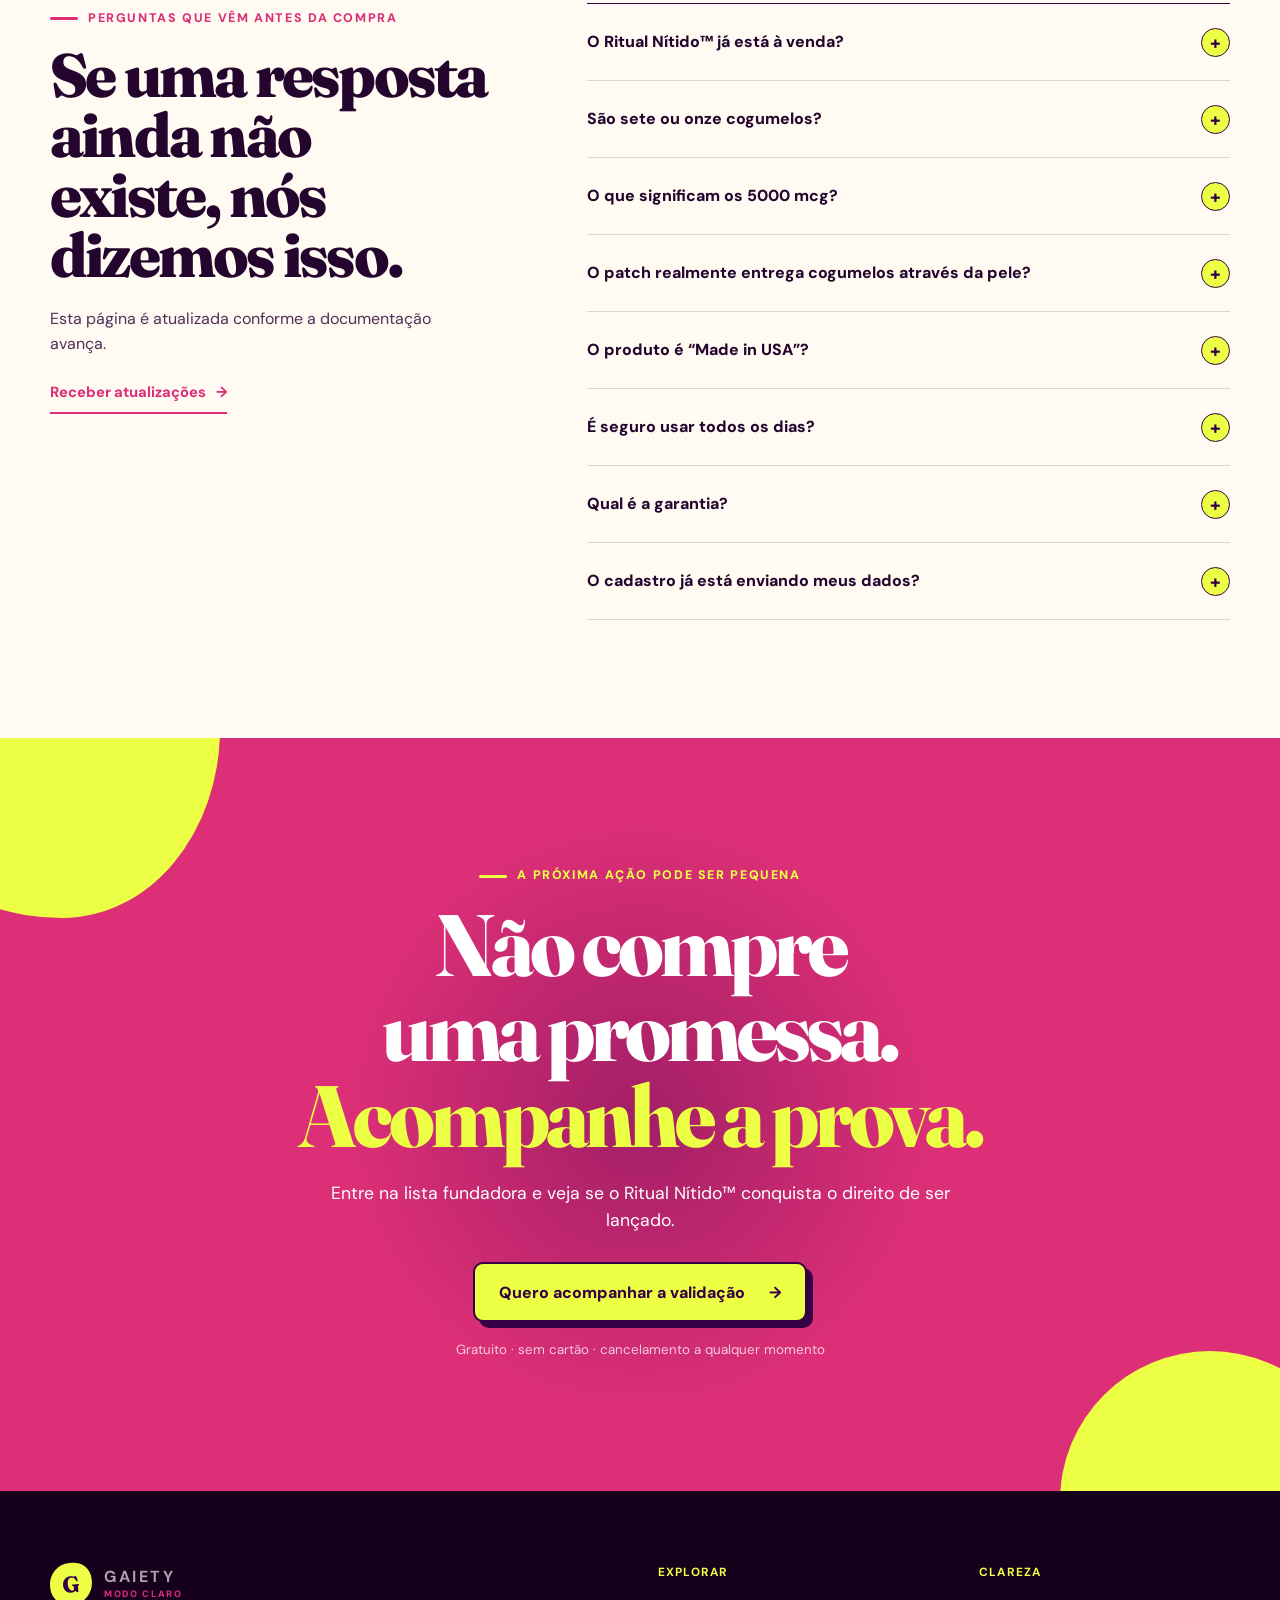
==== commit dd9674be: "feat: add ingredient attention evidence timeline" ====
--- a/index.html
+++ b/index.html
@@ -37,8 +37,8 @@
   <link rel="preconnect" href="https://fonts.googleapis.com">
   <link rel="preconnect" href="https://fonts.gstatic.com" crossorigin>
   <link href="https://fonts.googleapis.com/css2?family=DM+Sans:wght@400;500;600;700;800&family=Fraunces:opsz,wght@9..144,700;9..144,800&display=swap" rel="stylesheet">
-  <link rel="stylesheet" href="styles.css?v=ritual-6">
-  <link rel="stylesheet" href="media.css?v=ritual-6">
+  <link rel="stylesheet" href="styles.css?v=ritual-7">
+  <link rel="stylesheet" href="media.css?v=ritual-7">
   <link rel="stylesheet" href="motion.css?v=ritual-1">
 </head>
 <body>
@@ -68,6 +68,7 @@
 
       <nav class="site-menu" id="site-menu" aria-label="Navegação principal" data-menu>
         <a href="#mecanismo">Como funciona</a>
+        <a href="#atencao">Estudos</a>
         <a href="#produto">O produto</a>
         <a href="#provas">Transparência</a>
         <a href="#duvidas">Dúvidas</a>
@@ -257,6 +258,142 @@
             <a href="https://pubmed.ncbi.nlm.nih.gov/18844328/" target="_blank" rel="noopener noreferrer">PubMed · Juba-de-leão</a>
             <a href="https://pubmed.ncbi.nlm.nih.gov/25866155/" target="_blank" rel="noopener noreferrer">PubMed · Shiitake</a>
           </div>
+        </div>
+      </div>
+    </section>
+
+    <section class="attention-evidence" id="atencao" data-section="attention-evidence">
+      <img class="attention-product-decor attention-product-decor--top" src="assets/mushroom-complex-patch.png" alt="" width="346" height="402" loading="lazy" aria-hidden="true">
+      <img class="attention-product-decor attention-product-decor--bottom" src="assets/mushroom-complex-patch.png" alt="" width="346" height="402" loading="lazy" aria-hidden="true">
+
+      <div class="container attention-evidence-inner">
+        <header class="attention-evidence-heading reveal">
+          <span class="attention-kicker">EVIDÊNCIA HUMANA, INGREDIENTE POR INGREDIENTE</span>
+          <h2>O Que Os Estudos Realmente Dizem Sobre <em>ATENÇÃO?</em></h2>
+          <p>Os tempos abaixo são janelas de avaliação dos estudos orais citados — <strong>não uma previsão de quando este patch fará efeito.</strong></p>
+        </header>
+
+        <div class="attention-legend reveal" role="group" aria-label="Legenda da força e relevância das evidências">
+          <span><i class="attention-legend-dot attention-legend-dot--direct"></i>Sinal direto, preliminar</span>
+          <span><i class="attention-legend-dot attention-legend-dot--mixed"></i>Cognição geral</span>
+          <span><i class="attention-legend-dot attention-legend-dot--null"></i>Resultado nulo</span>
+          <span><i class="attention-legend-dot attention-legend-dot--unmeasured"></i>Atenção não medida</span>
+        </div>
+
+        <div class="attention-timeline">
+          <article class="attention-step attention-step--right reveal" data-evidence="direct">
+            <div class="attention-time"><span aria-hidden="true">🗓️</span><div><small>Juba-de-leão</small><strong>60 min → 28 dias</strong></div></div>
+            <div class="attention-node" aria-hidden="true">✓</div>
+            <div class="attention-study-card">
+              <span class="attention-grade">SINAL DIRETO, MAS PRELIMINAR</span>
+              <span class="attention-card-icon" aria-hidden="true">⚡</span>
+              <p>Em 41 adultos saudáveis, <strong>1,8 g por via oral</strong> reduziu o tempo de resposta no teste Stroop após 60 minutos. Aos 28 dias, não apareceu um ganho cognitivo amplo; houve apenas uma tendência de menor estresse.</p>
+              <p class="attention-limit">Piloto pequeno, com achados nulos e negativos em outras medidas.</p>
+              <a href="https://pubmed.ncbi.nlm.nih.gov/38004235/" target="_blank" rel="noopener noreferrer">Abrir estudo humano ↗</a>
+            </div>
+          </article>
+
+          <article class="attention-step attention-step--left reveal" data-evidence="null">
+            <div class="attention-time"><span aria-hidden="true">🗓️</span><div><small>Cordyceps</small><strong>30 dias</strong></div></div>
+            <div class="attention-node" aria-hidden="true">–</div>
+            <div class="attention-study-card">
+              <span class="attention-grade">ATENÇÃO TESTADA · RESULTADO NULO</span>
+              <span class="attention-card-icon" aria-hidden="true">🧠</span>
+              <p>Em 96 adultos jovens, um suplemento oral com <strong>Ophiocordyceps sinensis + Ganoderma lucidum</strong> não melhorou atenção, memória, função executiva ou o escore cognitivo global versus placebo.</p>
+              <p class="attention-limit">Como os dois cogumelos foram combinados, o ensaio não isola o Cordyceps.</p>
+              <a href="https://pubmed.ncbi.nlm.nih.gov/29199566/" target="_blank" rel="noopener noreferrer">Abrir ensaio de 30 dias ↗</a>
+            </div>
+          </article>
+
+          <article class="attention-step attention-step--right reveal" data-evidence="null">
+            <div class="attention-time"><span aria-hidden="true">🗓️</span><div><small>Reishi</small><strong>30 dias</strong></div></div>
+            <div class="attention-node" aria-hidden="true">–</div>
+            <div class="attention-study-card">
+              <span class="attention-grade">MESMO ENSAIO · RESULTADO NULO</span>
+              <span class="attention-card-icon" aria-hidden="true">◌</span>
+              <p>O mesmo estudo é a evidência humana mais diretamente aplicável à atenção para Reishi: <strong>não houve diferença significativa</strong> em nenhum domínio cognitivo avaliado.</p>
+              <p class="attention-limit">O fornecedor não informa a espécie de Reishi, e o estudo usou uma fórmula combinada.</p>
+              <a href="https://pubmed.ncbi.nlm.nih.gov/29199566/" target="_blank" rel="noopener noreferrer">Conferir a fonte ↗</a>
+            </div>
+          </article>
+
+          <article class="attention-step attention-step--left reveal" data-evidence="unmeasured">
+            <div class="attention-time"><span aria-hidden="true">🗓️</span><div><small>Shiitake</small><strong>4 semanas</strong></div></div>
+            <div class="attention-node" aria-hidden="true">?</div>
+            <div class="attention-study-card">
+              <span class="attention-grade">ESTUDO HUMANO · ATENÇÃO NÃO MEDIDA</span>
+              <span class="attention-card-icon" aria-hidden="true">🛡️</span>
+              <p>Em 52 adultos, o consumo oral de <strong>5 g ou 10 g por dia</strong> foi associado a mudanças em marcadores imunes. O estudo não aplicou testes de atenção ou foco.</p>
+              <p class="attention-limit">Evidência de imunidade não pode ser convertida em promessa cognitiva.</p>
+              <a href="https://pubmed.ncbi.nlm.nih.gov/25866155/" target="_blank" rel="noopener noreferrer">Abrir estudo de Shiitake ↗</a>
+            </div>
+          </article>
+
+          <article class="attention-step attention-step--right reveal" data-evidence="unmeasured">
+            <div class="attention-time"><span aria-hidden="true">🗓️</span><div><small>Turkey Tail</small><strong>8 semanas</strong></div></div>
+            <div class="attention-node" aria-hidden="true">?</div>
+            <div class="attention-study-card">
+              <span class="attention-grade">ESTUDO HUMANO · OUTRO DESFECHO</span>
+              <span class="attention-card-icon" aria-hidden="true">◎</span>
+              <p>Um ensaio com 24 voluntários acompanhou por oito semanas o efeito de um polissacaropeptídeo de <strong>Trametes versicolor</strong> sobre o microbioma intestinal.</p>
+              <p class="attention-limit">Encontrou modulação do microbioma, mas não mediu atenção, memória ou clareza mental.</p>
+              <a href="https://pubmed.ncbi.nlm.nih.gov/25006989/" target="_blank" rel="noopener noreferrer">Abrir ensaio do microbioma ↗</a>
+            </div>
+          </article>
+
+          <article class="attention-step attention-step--left reveal" data-evidence="mixed">
+            <div class="attention-time"><span aria-hidden="true">🗓️</span><div><small>Juba-de-leão</small><strong>16 semanas</strong></div></div>
+            <div class="attention-node" aria-hidden="true">≈</div>
+            <div class="attention-study-card">
+              <span class="attention-grade">COGNIÇÃO GERAL · POPULAÇÃO DIFERENTE</span>
+              <span class="attention-card-icon" aria-hidden="true">✨</span>
+              <p>Trinta adultos de 50 a 80 anos com comprometimento cognitivo leve receberam cerca de <strong>3 g por dia por via oral</strong>. O grupo melhorou numa escala cognitiva nas semanas 8, 12 e 16.</p>
+              <p class="attention-limit">Não foi um teste de atenção isolada nem um estudo em adultos jovens saudáveis.</p>
+              <a href="https://pubmed.ncbi.nlm.nih.gov/18844328/" target="_blank" rel="noopener noreferrer">Abrir ensaio de 16 semanas ↗</a>
+            </div>
+          </article>
+
+          <article class="attention-step attention-step--right reveal" data-evidence="mixed">
+            <div class="attention-time"><span aria-hidden="true">🗓️</span><div><small>Maitake</small><strong>18 semanas</strong></div></div>
+            <div class="attention-node" aria-hidden="true">≈</div>
+            <div class="attention-study-card">
+              <span class="attention-grade">SINAL COGNITIVO · DEPENDENTE DA CEPA</span>
+              <span class="attention-card-icon" aria-hidden="true">🔎</span>
+              <p>Em 47 adultos japoneses com 60 anos ou mais, pão com 50 g da cepa <strong>Y10M</strong> melhorou o MoCA-J versus placebo. A cepa <strong>C5304 não mostrou diferença</strong>.</p>
+              <p class="attention-limit">O resultado foi de cognição global, não de atenção isolada, e não vale automaticamente para outro extrato.</p>
+              <a href="https://pubmed.ncbi.nlm.nih.gov/42055721/" target="_blank" rel="noopener noreferrer">Abrir ensaio de Maitake ↗</a>
+            </div>
+          </article>
+
+          <article class="attention-step attention-step--left reveal" data-evidence="unmeasured">
+            <div class="attention-time"><span aria-hidden="true">🔬</span><div><small>Chaga</small><strong>Sem prazo clínico</strong></div></div>
+            <div class="attention-node" aria-hidden="true">?</div>
+            <div class="attention-study-card">
+              <span class="attention-grade">LACUNA DE EVIDÊNCIA HUMANA</span>
+              <span class="attention-card-icon" aria-hidden="true">∅</span>
+              <p>Nossa busca não identificou ensaio clínico humano que testasse <strong>Chaga para atenção ou cognição</strong>. A literatura encontrada se concentra principalmente em laboratório e modelos pré-clínicos.</p>
+              <p class="attention-limit">Sem ensaio humano relevante, não existe prazo responsável para anunciar.</p>
+              <a href="https://pubmed.ncbi.nlm.nih.gov/?term=%28Inonotus+obliquus%29+AND+%28attention+OR+cognition%29+AND+humans%5BFilter%5D" target="_blank" rel="noopener noreferrer">Revisar busca no PubMed ↗</a>
+            </div>
+          </article>
+
+          <article class="attention-step attention-step--right attention-step--product reveal" data-evidence="product">
+            <div class="attention-time"><span aria-hidden="true">📦</span><div><small>Produto exato</small><strong>Prazo não estabelecido</strong></div></div>
+            <div class="attention-node" aria-hidden="true">!</div>
+            <div class="attention-study-card">
+              <span class="attention-grade">A CONCLUSÃO QUE PROTEGE SUA DECISÃO</span>
+              <span class="attention-card-icon" aria-hidden="true">⚠</span>
+              <p>Nenhum estudo acima testou <strong>este patch, esta mistura, “5000 mcg” ou entrega transdérmica</strong>. A fórmula completa, a dose por ingrediente e a absorção continuam desconhecidas.</p>
+              <p class="attention-limit">Logo, nenhum desses prazos pode ser prometido como “quando você sentirá efeito”.</p>
+              <a href="#provas">Ver o que falta comprovar ↓</a>
+            </div>
+          </article>
+        </div>
+
+        <div class="attention-evidence-footer reveal">
+          <a class="attention-evidence-cta" href="#provas" data-cta="attention-evidence">Quero ver cada prova <span>↗</span></a>
+          <div class="attention-evidence-trust"><span>● Estudos humanos linkados</span><span>● Limitações visíveis</span><span>● Nenhuma promessa de prazo</span></div>
+          <p><strong>Leitura atualizada em 19 jul. 2026.</strong> Estudos orais de ingredientes isolados ou de outras fórmulas não demonstram eficácia, segurança ou absorção deste produto transdérmico. “Não identificado” descreve o resultado da busca realizada, não prova inexistência absoluta.</p>
         </div>
       </div>
     </section>
--- a/styles.css
+++ b/styles.css
@@ -1758,6 +1758,485 @@
   text-underline-offset: 2px;
 }
 
+/* Ingredient evidence timeline — follows the supplied alternating timeline reference. */
+.attention-evidence {
+  position: relative;
+  padding: 92px 0 94px;
+  overflow: hidden;
+  color: #17031d;
+  background: #fff;
+  font-family: "DM Sans", sans-serif;
+}
+
+.attention-evidence::before,
+.attention-evidence::after {
+  position: absolute;
+  width: 330px;
+  height: 330px;
+  content: "";
+  background: radial-gradient(circle, rgba(255, 92, 152, 0.16) 0 3px, transparent 4px) 0 0 / 22px 22px;
+  border-radius: 50%;
+  opacity: 0.6;
+}
+
+.attention-evidence::before {
+  top: 580px;
+  left: -230px;
+}
+
+.attention-evidence::after {
+  right: -230px;
+  bottom: 620px;
+}
+
+.attention-evidence-inner {
+  position: relative;
+  z-index: 2;
+}
+
+.attention-evidence-heading {
+  max-width: 980px;
+  margin: 0 auto 27px;
+  text-align: center;
+}
+
+.attention-kicker {
+  display: inline-flex;
+  margin-bottom: 16px;
+  padding: 7px 13px;
+  color: var(--plum);
+  background: var(--pink-soft);
+  border: 1px solid rgba(54, 0, 68, 0.16);
+  border-radius: 999px;
+  font-size: 0.68rem;
+  font-weight: 900;
+  letter-spacing: 0.13em;
+}
+
+.attention-evidence-heading h2 {
+  margin: 0 auto 20px;
+  color: var(--plum);
+  font-family: "DM Sans", sans-serif;
+  font-size: clamp(3.2rem, 5.1vw, 4.55rem);
+  font-weight: 900;
+  letter-spacing: -0.055em;
+  line-height: 1.04;
+}
+
+.attention-evidence-heading h2 em {
+  color: var(--pink);
+}
+
+.attention-evidence-heading p {
+  max-width: 790px;
+  margin: 0 auto;
+  color: #513b57;
+  font-size: 1rem;
+  line-height: 1.55;
+}
+
+.attention-evidence-heading p strong {
+  color: var(--plum);
+}
+
+.attention-legend {
+  display: flex;
+  width: fit-content;
+  max-width: 100%;
+  margin: 29px auto 76px;
+  padding: 12px 18px;
+  background: #fff8fa;
+  border: 1px solid rgba(54, 0, 68, 0.12);
+  border-radius: 999px;
+  align-items: center;
+  justify-content: center;
+  flex-wrap: wrap;
+  gap: 9px 19px;
+  color: #422548;
+  font-size: 0.64rem;
+  font-weight: 800;
+}
+
+.attention-legend span {
+  display: inline-flex;
+  align-items: center;
+  gap: 7px;
+}
+
+.attention-legend-dot {
+  display: inline-block;
+  width: 9px;
+  height: 9px;
+  border-radius: 50%;
+}
+
+.attention-legend-dot--direct {
+  background: #18b967;
+}
+
+.attention-legend-dot--mixed {
+  background: #e6a700;
+}
+
+.attention-legend-dot--null {
+  background: var(--plum);
+}
+
+.attention-legend-dot--unmeasured {
+  background: #a69aa9;
+}
+
+.attention-timeline {
+  position: relative;
+  width: min(100%, 1080px);
+  margin: 0 auto;
+}
+
+.attention-timeline::before {
+  position: absolute;
+  z-index: 0;
+  top: 28px;
+  bottom: 28px;
+  left: 50%;
+  width: 3px;
+  content: "";
+  background: linear-gradient(var(--pink) 0 88%, var(--plum) 88% 100%);
+  transform: translateX(-50%);
+}
+
+.attention-step {
+  position: relative;
+  z-index: 1;
+  display: grid;
+  min-height: 280px;
+  grid-template-columns: minmax(0, 1fr) 94px minmax(0, 1fr);
+  align-items: center;
+}
+
+.attention-time {
+  display: flex;
+  width: max-content;
+  max-width: 100%;
+  align-items: center;
+  gap: 13px;
+  color: var(--plum);
+}
+
+.attention-step--right .attention-time {
+  grid-column: 1;
+  justify-self: end;
+  text-align: right;
+}
+
+.attention-step--left .attention-time {
+  grid-column: 3;
+  justify-self: start;
+  text-align: left;
+}
+
+.attention-time > span {
+  font-size: 1.75rem;
+  filter: saturate(0.8);
+}
+
+.attention-time div {
+  display: grid;
+  gap: 2px;
+}
+
+.attention-time small {
+  color: var(--pink-dark);
+  font-size: 0.67rem;
+  font-weight: 900;
+  letter-spacing: 0.12em;
+  line-height: 1.2;
+  text-transform: uppercase;
+}
+
+.attention-time strong {
+  font-size: clamp(1.45rem, 2.35vw, 2.05rem);
+  font-weight: 600;
+  letter-spacing: -0.045em;
+  line-height: 1.08;
+}
+
+.attention-node {
+  display: grid;
+  z-index: 3;
+  width: 60px;
+  height: 60px;
+  color: #fff;
+  background: var(--pink);
+  border: 4px solid #fff;
+  border-radius: 50%;
+  grid-column: 2;
+  grid-row: 1;
+  place-items: center;
+  justify-self: center;
+  box-shadow: 0 0 0 2px var(--pink);
+  font-size: 1.35rem;
+  font-weight: 900;
+}
+
+.attention-step[data-evidence="null"] .attention-node {
+  background: var(--plum);
+  box-shadow: 0 0 0 2px var(--plum);
+}
+
+.attention-step[data-evidence="mixed"] .attention-node {
+  color: var(--plum);
+  background: #ffd34f;
+  box-shadow: 0 0 0 2px #ffd34f;
+}
+
+.attention-step[data-evidence="unmeasured"] .attention-node {
+  color: var(--plum);
+  background: #fff;
+  box-shadow: 0 0 0 2px var(--pink);
+}
+
+.attention-step[data-evidence="product"] .attention-node {
+  color: var(--plum);
+  background: var(--lime);
+  box-shadow: 0 0 0 2px var(--plum);
+}
+
+.attention-study-card {
+  position: relative;
+  width: min(100%, 440px);
+  min-height: 214px;
+  padding: 24px 27px 21px;
+  background: #ffe6ef;
+  border: 3px solid var(--plum);
+  border-radius: 10px;
+  box-shadow: 0 12px 28px rgba(54, 0, 68, 0.08);
+}
+
+.attention-step--right .attention-study-card {
+  grid-column: 3;
+  justify-self: start;
+}
+
+.attention-step--left .attention-study-card {
+  grid-column: 1;
+  justify-self: end;
+}
+
+.attention-step--right .attention-study-card::before,
+.attention-step--left .attention-study-card::before {
+  position: absolute;
+  top: 42px;
+  width: 20px;
+  height: 20px;
+  content: "";
+  background: #ffe6ef;
+  transform: rotate(45deg);
+}
+
+.attention-step--right .attention-study-card::before {
+  left: -12px;
+  border-bottom: 3px solid var(--plum);
+  border-left: 3px solid var(--plum);
+}
+
+.attention-step--left .attention-study-card::before {
+  right: -12px;
+  border-top: 3px solid var(--plum);
+  border-right: 3px solid var(--plum);
+}
+
+.attention-card-icon {
+  display: block;
+  margin: 9px 0 7px;
+  color: var(--plum);
+  font-size: 1.65rem;
+  font-weight: 900;
+  line-height: 1;
+}
+
+.attention-grade {
+  display: inline-flex;
+  padding: 5px 8px;
+  color: #fff;
+  background: var(--plum);
+  border-radius: 4px;
+  font-size: 0.56rem;
+  font-weight: 900;
+  letter-spacing: 0.09em;
+  line-height: 1.2;
+}
+
+.attention-step[data-evidence="direct"] .attention-grade {
+  color: #07371f;
+  background: #aef3ce;
+}
+
+.attention-step[data-evidence="mixed"] .attention-grade {
+  color: #4b3200;
+  background: #ffe38a;
+}
+
+.attention-step[data-evidence="unmeasured"] .attention-grade {
+  color: #3d3040;
+  background: #e6dfe8;
+}
+
+.attention-step[data-evidence="product"] .attention-study-card {
+  background: #f9ffc1;
+}
+
+.attention-step[data-evidence="product"] .attention-study-card::before {
+  background: #f9ffc1;
+}
+
+.attention-step[data-evidence="product"] .attention-grade {
+  color: var(--plum);
+  background: var(--lime);
+  border: 1px solid var(--plum);
+}
+
+.attention-study-card p {
+  margin: 0 0 10px;
+  color: #18091c;
+  font-size: 0.92rem;
+  line-height: 1.48;
+}
+
+.attention-study-card p strong {
+  font-weight: 900;
+}
+
+.attention-study-card .attention-limit {
+  padding-top: 9px;
+  color: #604c65;
+  border-top: 1px solid rgba(54, 0, 68, 0.16);
+  font-size: 0.74rem;
+  line-height: 1.42;
+}
+
+.attention-study-card > a {
+  display: inline-flex;
+  color: var(--plum);
+  border-bottom: 1px solid currentColor;
+  font-size: 0.68rem;
+  font-weight: 900;
+  line-height: 1.4;
+}
+
+.attention-study-card > a:hover {
+  color: var(--pink-dark);
+}
+
+.attention-step--product {
+  min-height: 310px;
+}
+
+.attention-product-decor {
+  position: absolute;
+  z-index: 1;
+  width: 260px;
+  opacity: 0.2;
+  filter: grayscale(0.15) drop-shadow(0 18px 18px rgba(54, 0, 68, 0.18));
+  pointer-events: none;
+}
+
+.attention-product-decor--top {
+  top: 1040px;
+  left: -75px;
+  transform: rotate(15deg);
+}
+
+.attention-product-decor--bottom {
+  right: -78px;
+  bottom: 520px;
+  transform: rotate(-13deg);
+}
+
+.attention-evidence-footer {
+  display: grid;
+  max-width: 760px;
+  margin: 35px auto 0;
+  justify-items: center;
+  text-align: center;
+}
+
+.attention-evidence-cta {
+  position: relative;
+  display: flex;
+  width: min(100%, 445px);
+  min-height: 66px;
+  padding: 14px 24px;
+  color: #fff;
+  background: #00ba20;
+  border: 2px solid #00a51c;
+  align-items: center;
+  justify-content: center;
+  gap: 11px;
+  font-size: 1rem;
+  font-weight: 900;
+  text-transform: uppercase;
+  transition: background 160ms ease, transform 160ms ease;
+}
+
+.attention-evidence-cta::before,
+.attention-evidence-cta::after {
+  position: absolute;
+  width: 15px;
+  height: 15px;
+  content: "";
+  border-color: #00ba20;
+}
+
+.attention-evidence-cta::before {
+  top: -8px;
+  left: -8px;
+  border-top: 2px solid;
+  border-left: 2px solid;
+}
+
+.attention-evidence-cta::after {
+  right: -8px;
+  bottom: -8px;
+  border-right: 2px solid;
+  border-bottom: 2px solid;
+}
+
+.attention-evidence-cta:hover {
+  background: #009f1c;
+  transform: translateY(-2px);
+}
+
+.attention-evidence-cta span {
+  color: var(--lime);
+  font-size: 1.3rem;
+}
+
+.attention-evidence-trust {
+  display: flex;
+  margin: 14px 0 17px;
+  justify-content: center;
+  flex-wrap: wrap;
+  gap: 5px 15px;
+  color: #161016;
+  font-size: 0.66rem;
+  font-weight: 800;
+}
+
+.attention-evidence-trust span::first-letter {
+  color: #1fc543;
+}
+
+.attention-evidence-footer > p {
+  margin: 0;
+  color: #655669;
+  font-size: 0.64rem;
+  line-height: 1.5;
+}
+
+.attention-evidence-footer > p strong {
+  color: var(--plum);
+}
+
 /* Problem */
 .problem {
   background: var(--blush);
--- a/media.css
+++ b/media.css
@@ -1190,6 +1190,237 @@
   }
 }
 
+/* Responsive evidence timeline. */
+@media (max-width: 960px) {
+  .attention-evidence {
+    padding: 78px 0 82px;
+  }
+
+  .attention-evidence-heading h2 {
+    font-size: clamp(2.75rem, 7vw, 3.75rem);
+  }
+
+  .attention-legend {
+    margin-bottom: 62px;
+  }
+
+  .attention-timeline {
+    width: min(100%, 820px);
+  }
+
+  .attention-step {
+    min-height: 305px;
+    grid-template-columns: minmax(0, 1fr) 76px minmax(0, 1fr);
+  }
+
+  .attention-node {
+    width: 52px;
+    height: 52px;
+  }
+
+  .attention-time {
+    gap: 8px;
+  }
+
+  .attention-time > span {
+    font-size: 1.35rem;
+  }
+
+  .attention-time strong {
+    font-size: 1.52rem;
+  }
+
+  .attention-study-card {
+    min-height: 0;
+    padding: 22px 21px 19px;
+  }
+
+  .attention-study-card p {
+    font-size: 0.84rem;
+  }
+
+  .attention-product-decor {
+    width: 210px;
+    opacity: 0.12;
+  }
+}
+
+@media (max-width: 700px) {
+  .attention-evidence {
+    padding: 62px 0 70px;
+  }
+
+  .attention-evidence-heading {
+    margin-bottom: 22px;
+  }
+
+  .attention-kicker {
+    font-size: 0.55rem;
+    letter-spacing: 0.1em;
+  }
+
+  .attention-evidence-heading h2 {
+    font-size: clamp(2.2rem, 11vw, 3rem);
+    line-height: 1.07;
+  }
+
+  .attention-evidence-heading p {
+    font-size: 0.85rem;
+  }
+
+  .attention-legend {
+    width: 100%;
+    margin: 24px auto 45px;
+    padding: 12px 13px;
+    border-radius: 16px;
+    justify-content: flex-start;
+    gap: 8px 13px;
+    font-size: 0.57rem;
+  }
+
+  .attention-timeline::before {
+    top: 23px;
+    bottom: 28px;
+    left: 27px;
+    transform: none;
+  }
+
+  .attention-step,
+  .attention-step--product {
+    min-height: 0;
+    padding-bottom: 42px;
+    grid-template-columns: 57px minmax(0, 1fr);
+    grid-template-rows: auto auto;
+    align-items: start;
+  }
+
+  .attention-step:last-child {
+    padding-bottom: 10px;
+  }
+
+  .attention-step--right .attention-time,
+  .attention-step--left .attention-time {
+    margin: 0 0 13px;
+    grid-column: 2;
+    grid-row: 1;
+    justify-self: start;
+    text-align: left;
+  }
+
+  .attention-time > span {
+    font-size: 1.1rem;
+  }
+
+  .attention-time small {
+    font-size: 0.57rem;
+  }
+
+  .attention-time strong {
+    font-size: 1.35rem;
+  }
+
+  .attention-node {
+    width: 44px;
+    height: 44px;
+    margin-left: 5px;
+    grid-column: 1;
+    grid-row: 1 / span 2;
+    justify-self: start;
+    font-size: 1rem;
+  }
+
+  .attention-step--right .attention-study-card,
+  .attention-step--left .attention-study-card {
+    width: 100%;
+    padding: 19px 18px 17px;
+    grid-column: 2;
+    grid-row: 2;
+    justify-self: stretch;
+  }
+
+  .attention-step--left .attention-study-card::before,
+  .attention-step--right .attention-study-card::before {
+    top: 27px;
+    right: auto;
+    left: -12px;
+    background: #ffe6ef;
+    border-top: 0;
+    border-right: 0;
+    border-bottom: 3px solid var(--plum);
+    border-left: 3px solid var(--plum);
+  }
+
+  .attention-step[data-evidence="product"] .attention-study-card::before {
+    background: #f9ffc1;
+  }
+
+  .attention-card-icon {
+    margin: 8px 0 6px;
+    font-size: 1.4rem;
+  }
+
+  .attention-grade {
+    font-size: 0.49rem;
+  }
+
+  .attention-study-card p {
+    font-size: 0.8rem;
+    line-height: 1.46;
+  }
+
+  .attention-study-card .attention-limit {
+    font-size: 0.67rem;
+  }
+
+  .attention-product-decor {
+    display: none;
+  }
+
+  .attention-evidence-footer {
+    margin-top: 42px;
+  }
+
+  .attention-evidence-cta {
+    width: calc(100% - 12px);
+    min-height: 62px;
+    padding-inline: 15px;
+    font-size: 0.86rem;
+  }
+
+  .attention-evidence-trust {
+    font-size: 0.58rem;
+  }
+
+  .attention-evidence-footer > p {
+    font-size: 0.58rem;
+  }
+}
+
+@media (max-width: 390px) {
+  .attention-evidence-heading h2 {
+    font-size: 2rem;
+  }
+
+  .attention-step,
+  .attention-step--product {
+    grid-template-columns: 50px minmax(0, 1fr);
+  }
+
+  .attention-timeline::before {
+    left: 23px;
+  }
+
+  .attention-node {
+    width: 40px;
+    height: 40px;
+    margin-left: 3px;
+  }
+
+  .attention-study-card p {
+    font-size: 0.75rem;
+  }
+}
+
 @keyframes announcement-marquee {
   from { transform: translateX(0); }
   to { transform: translateX(-35%); }
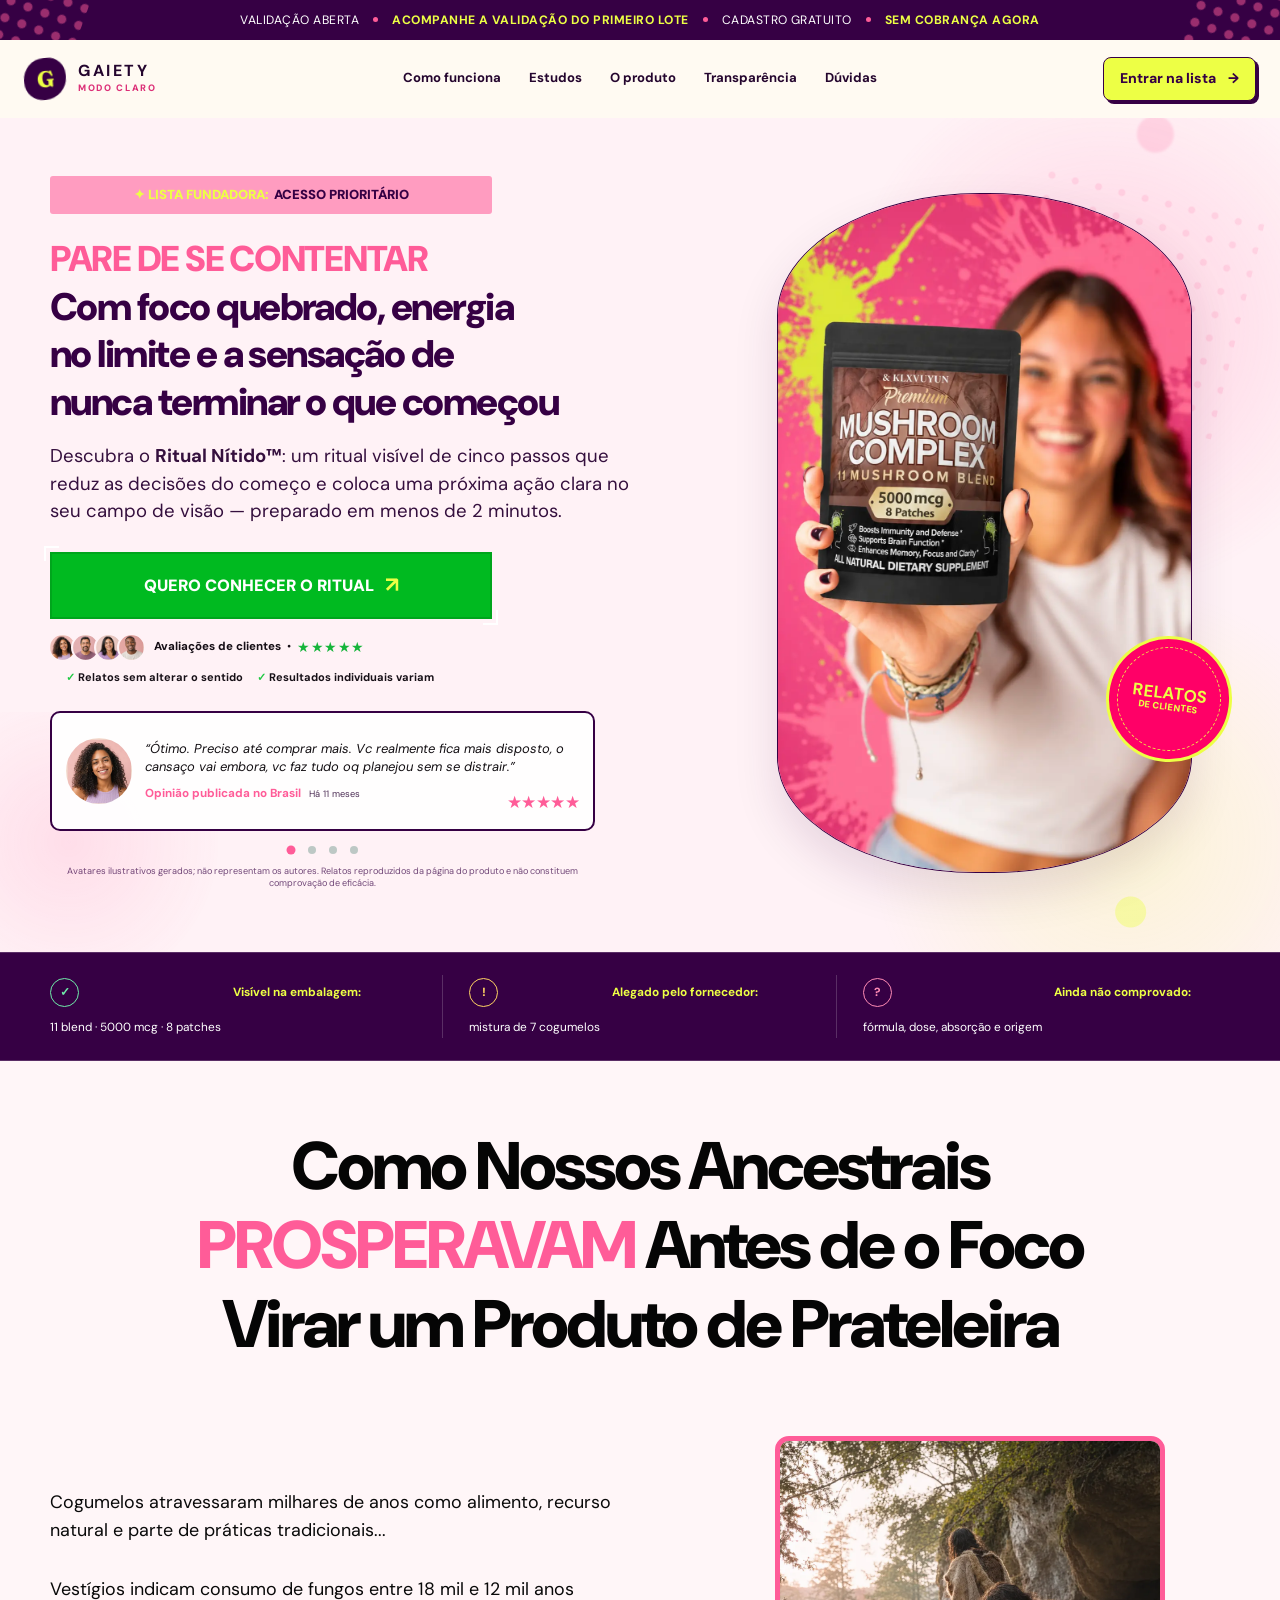
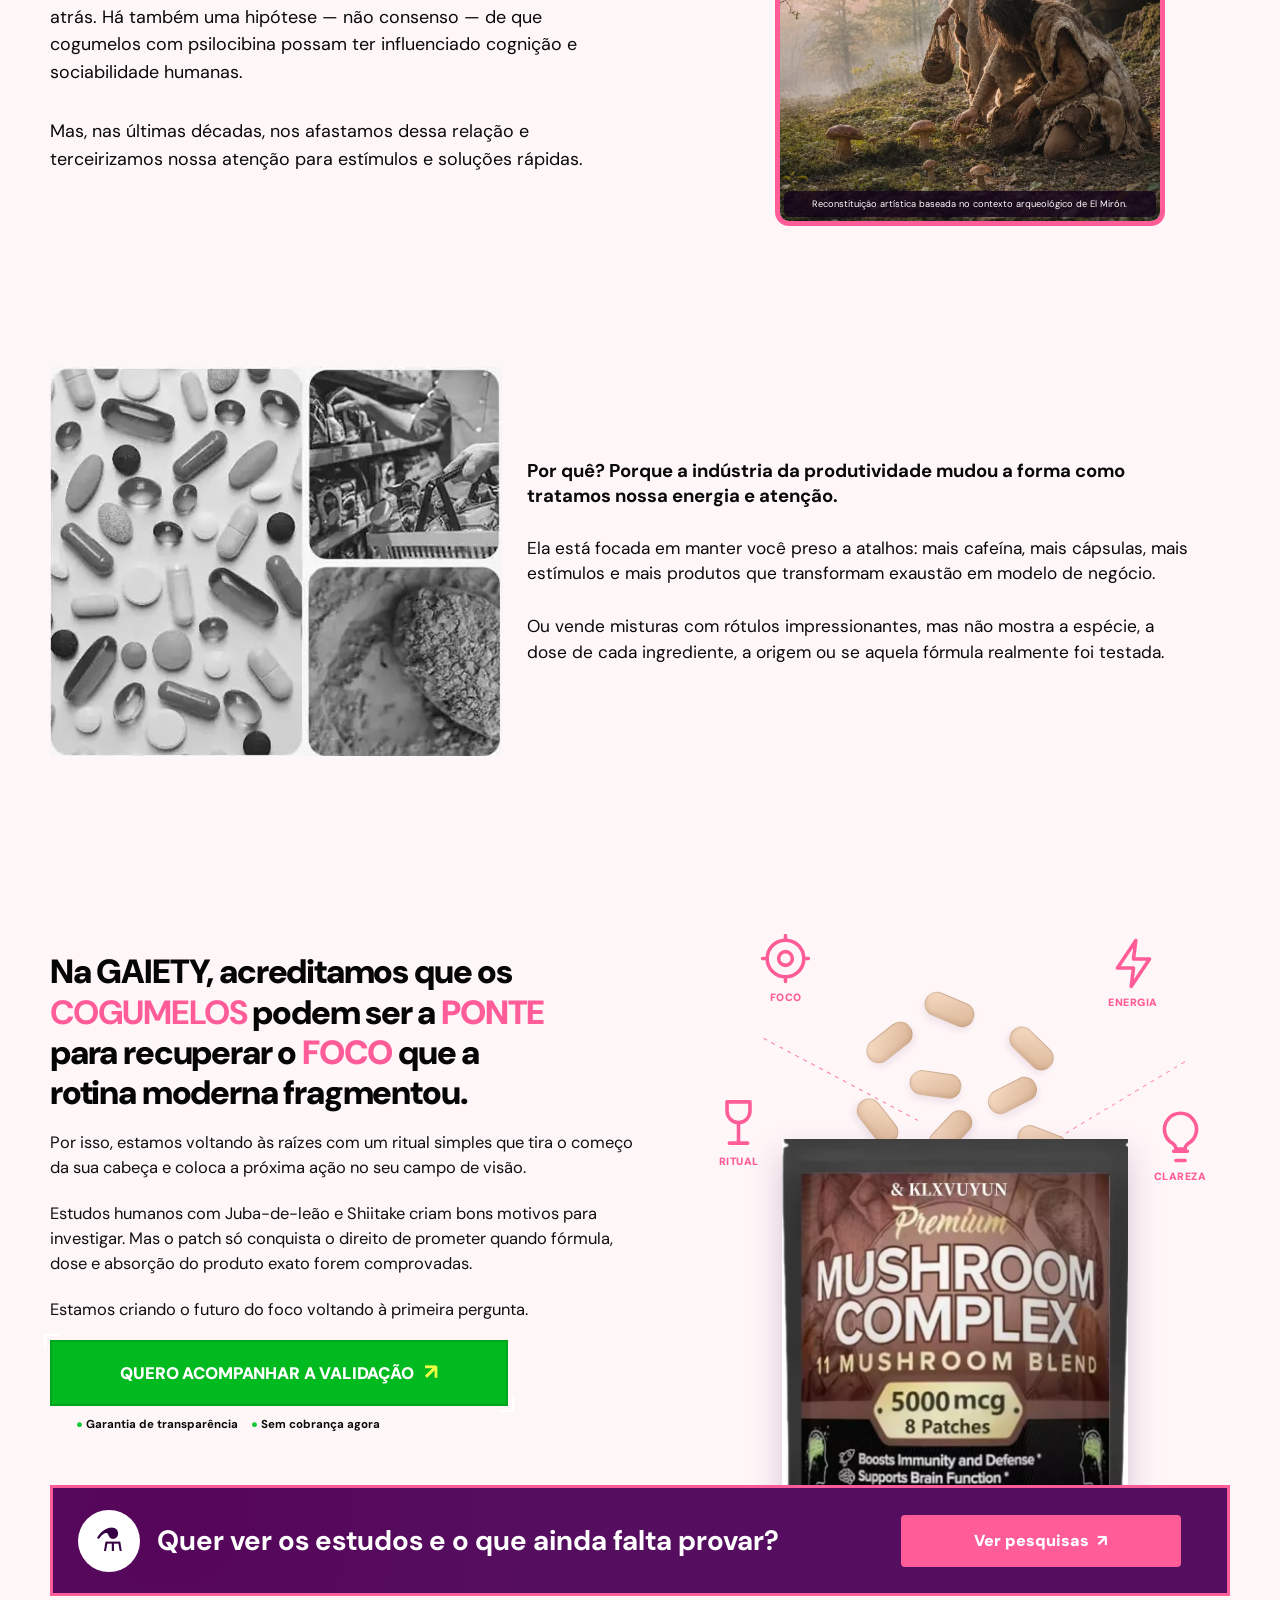
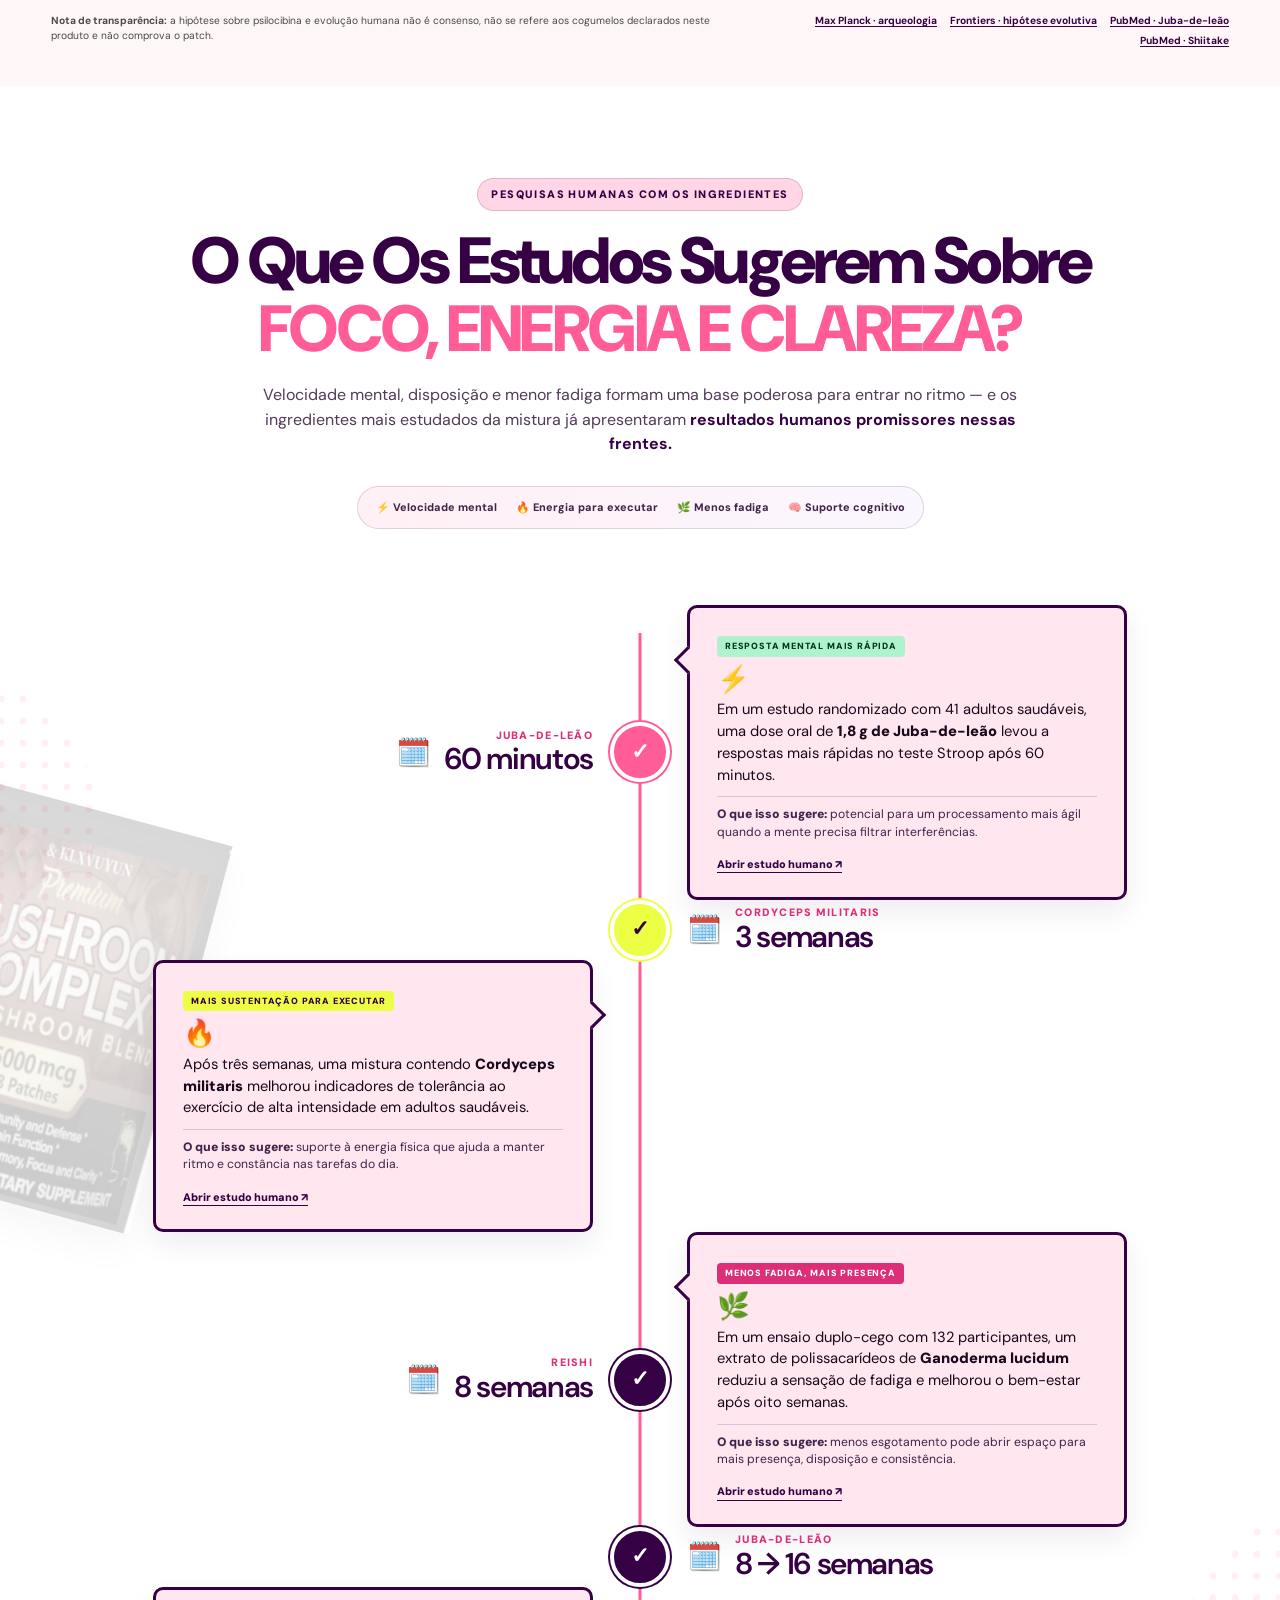
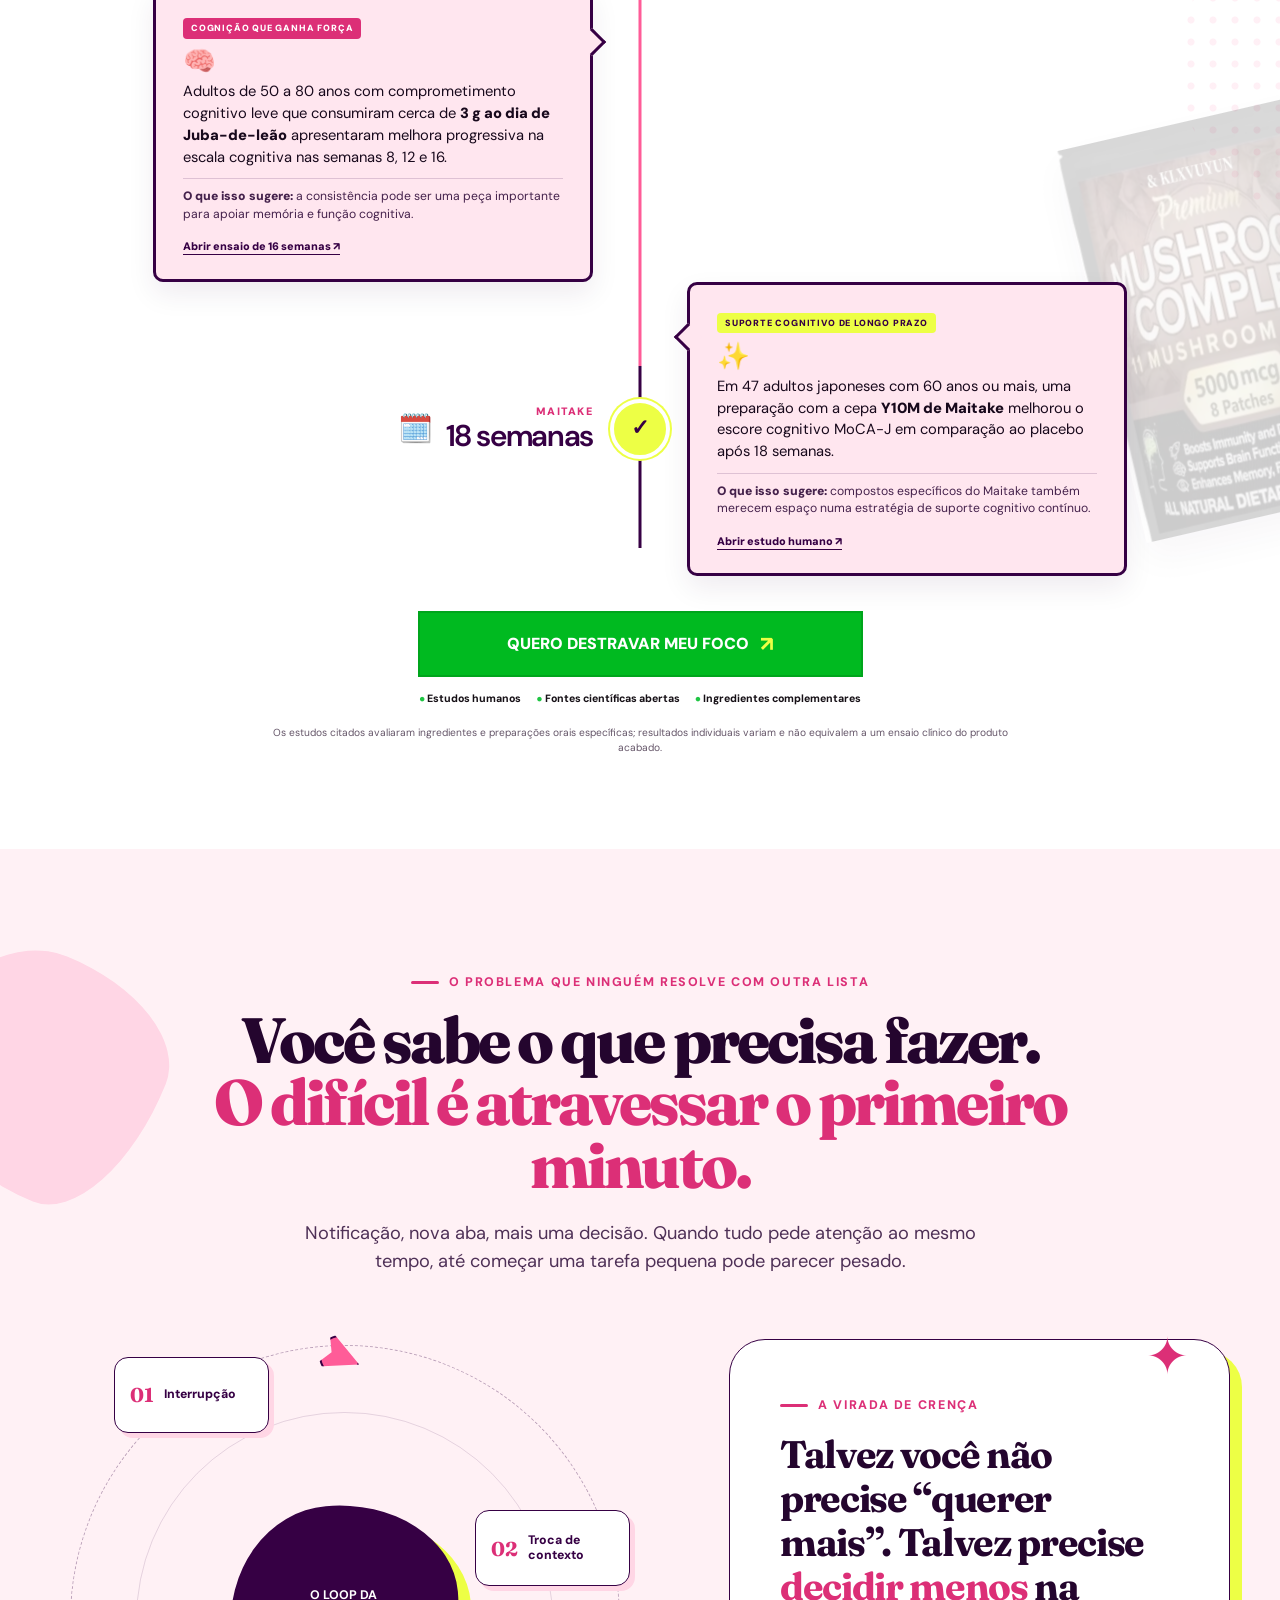
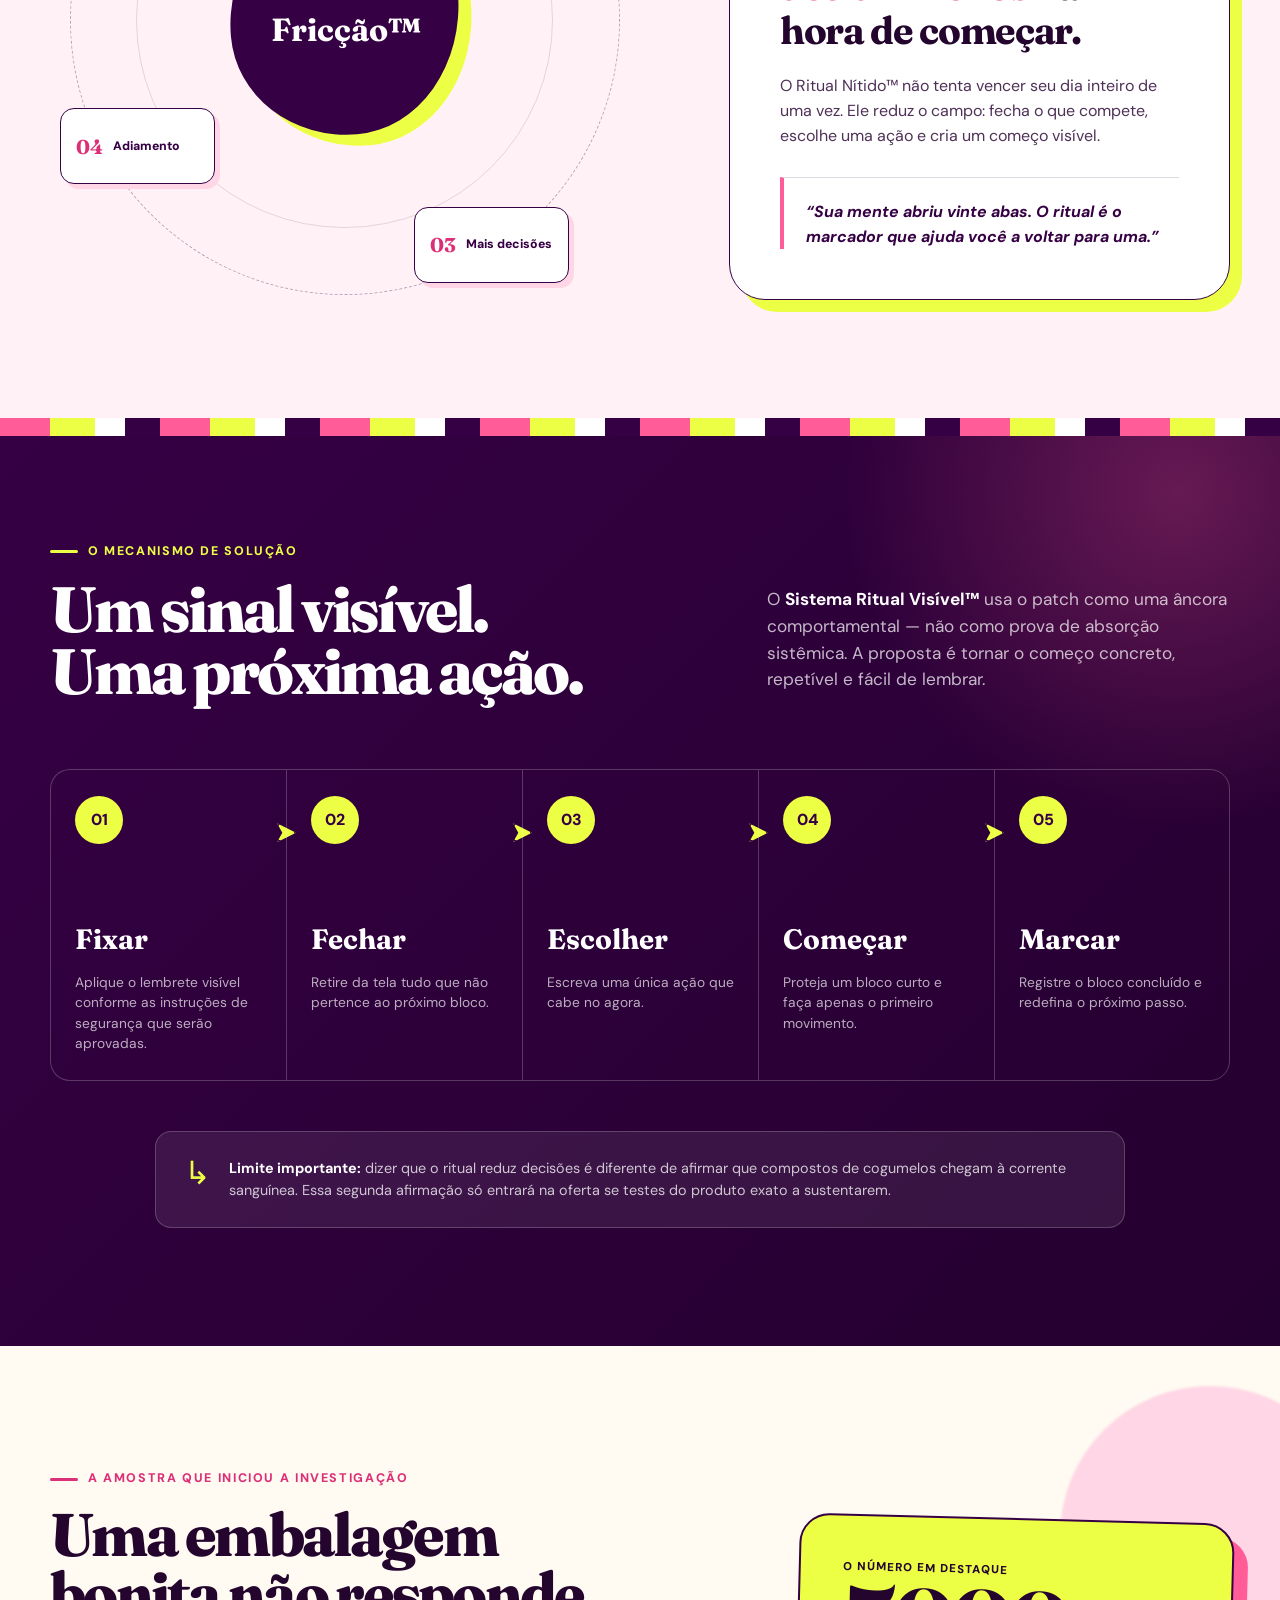
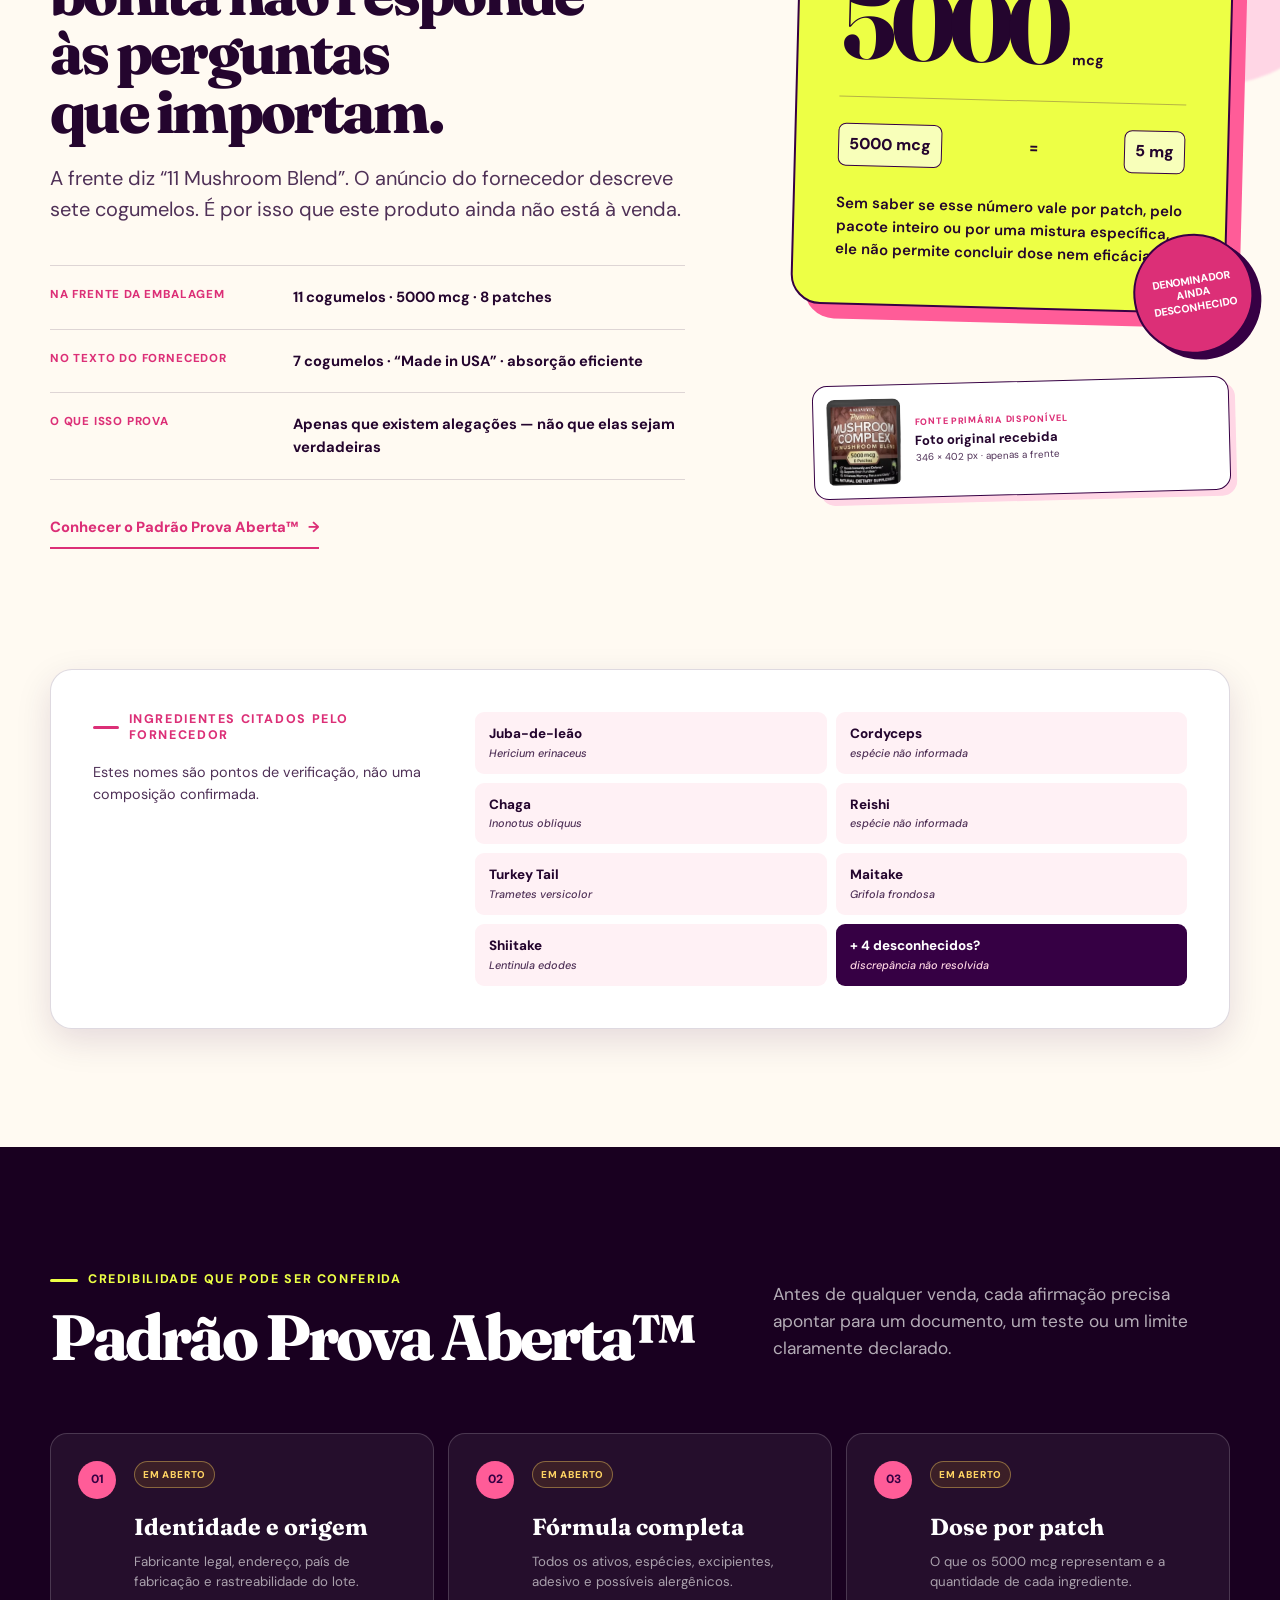
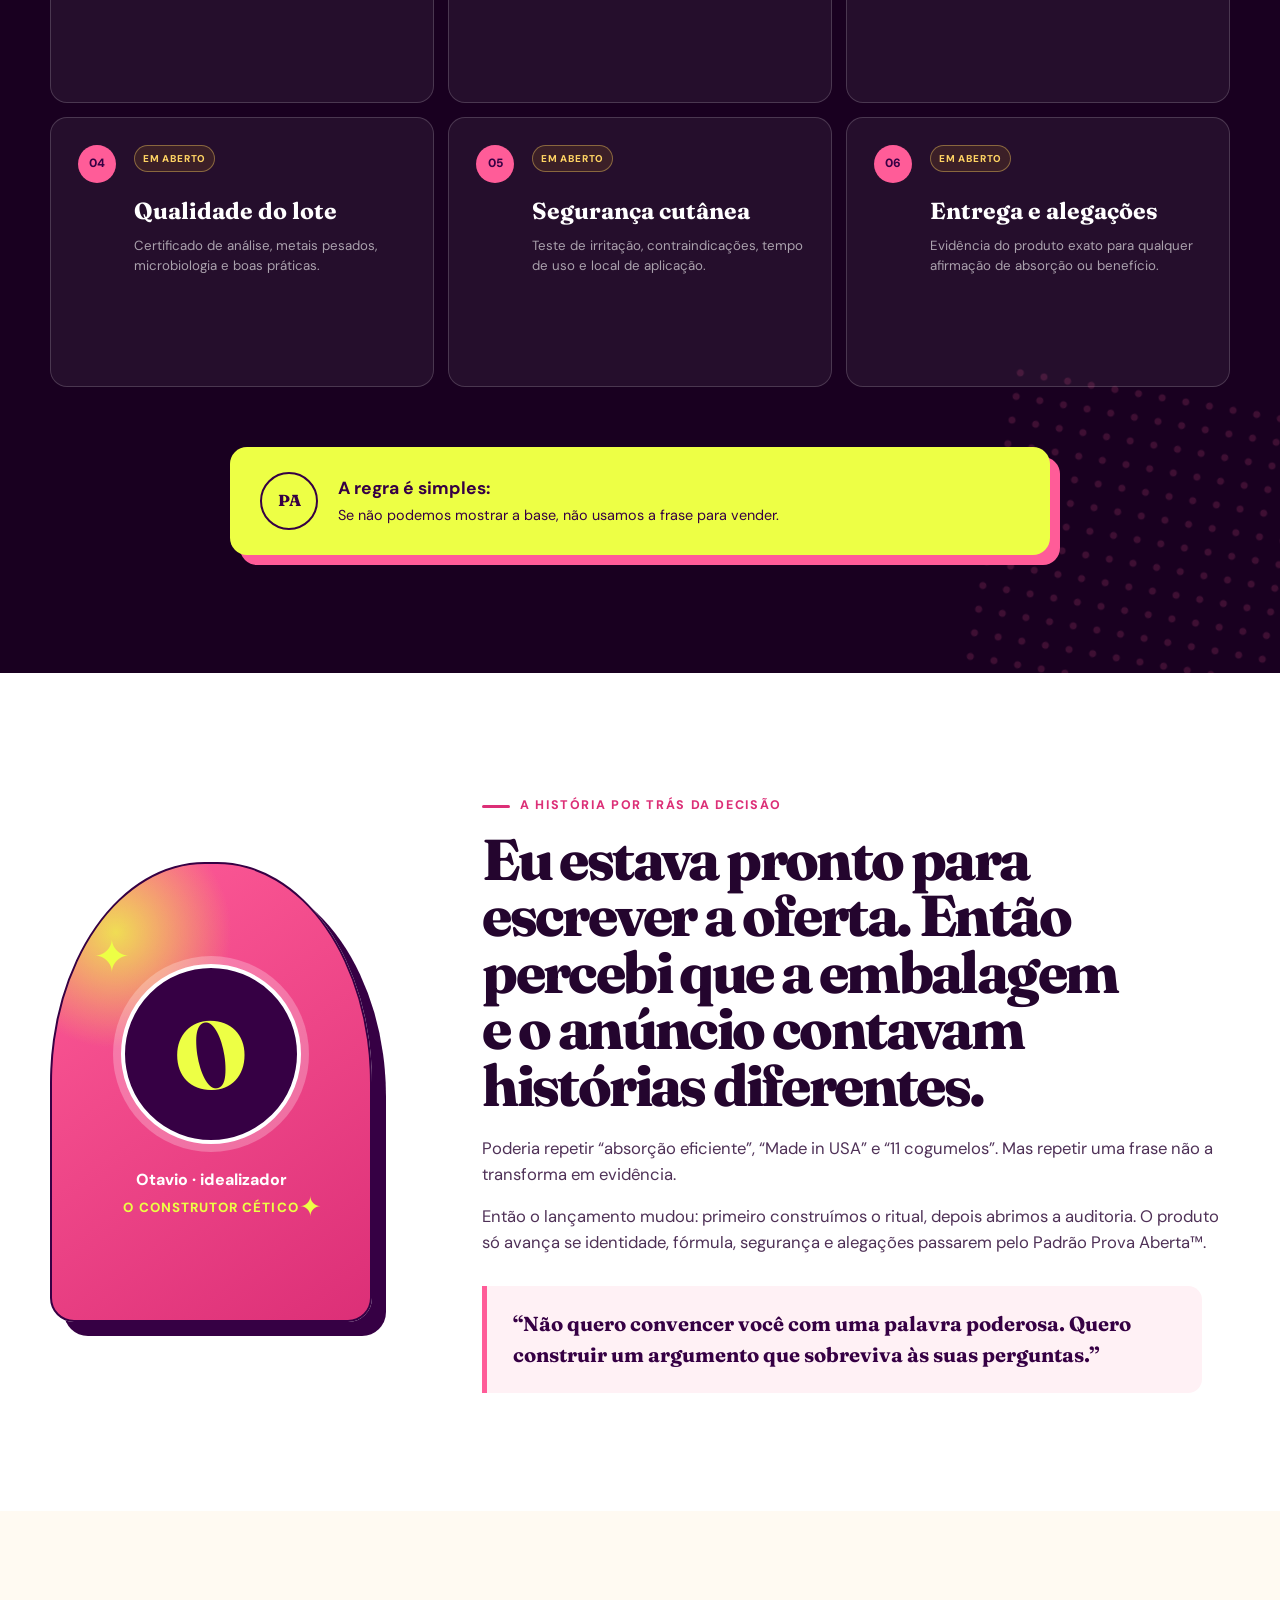
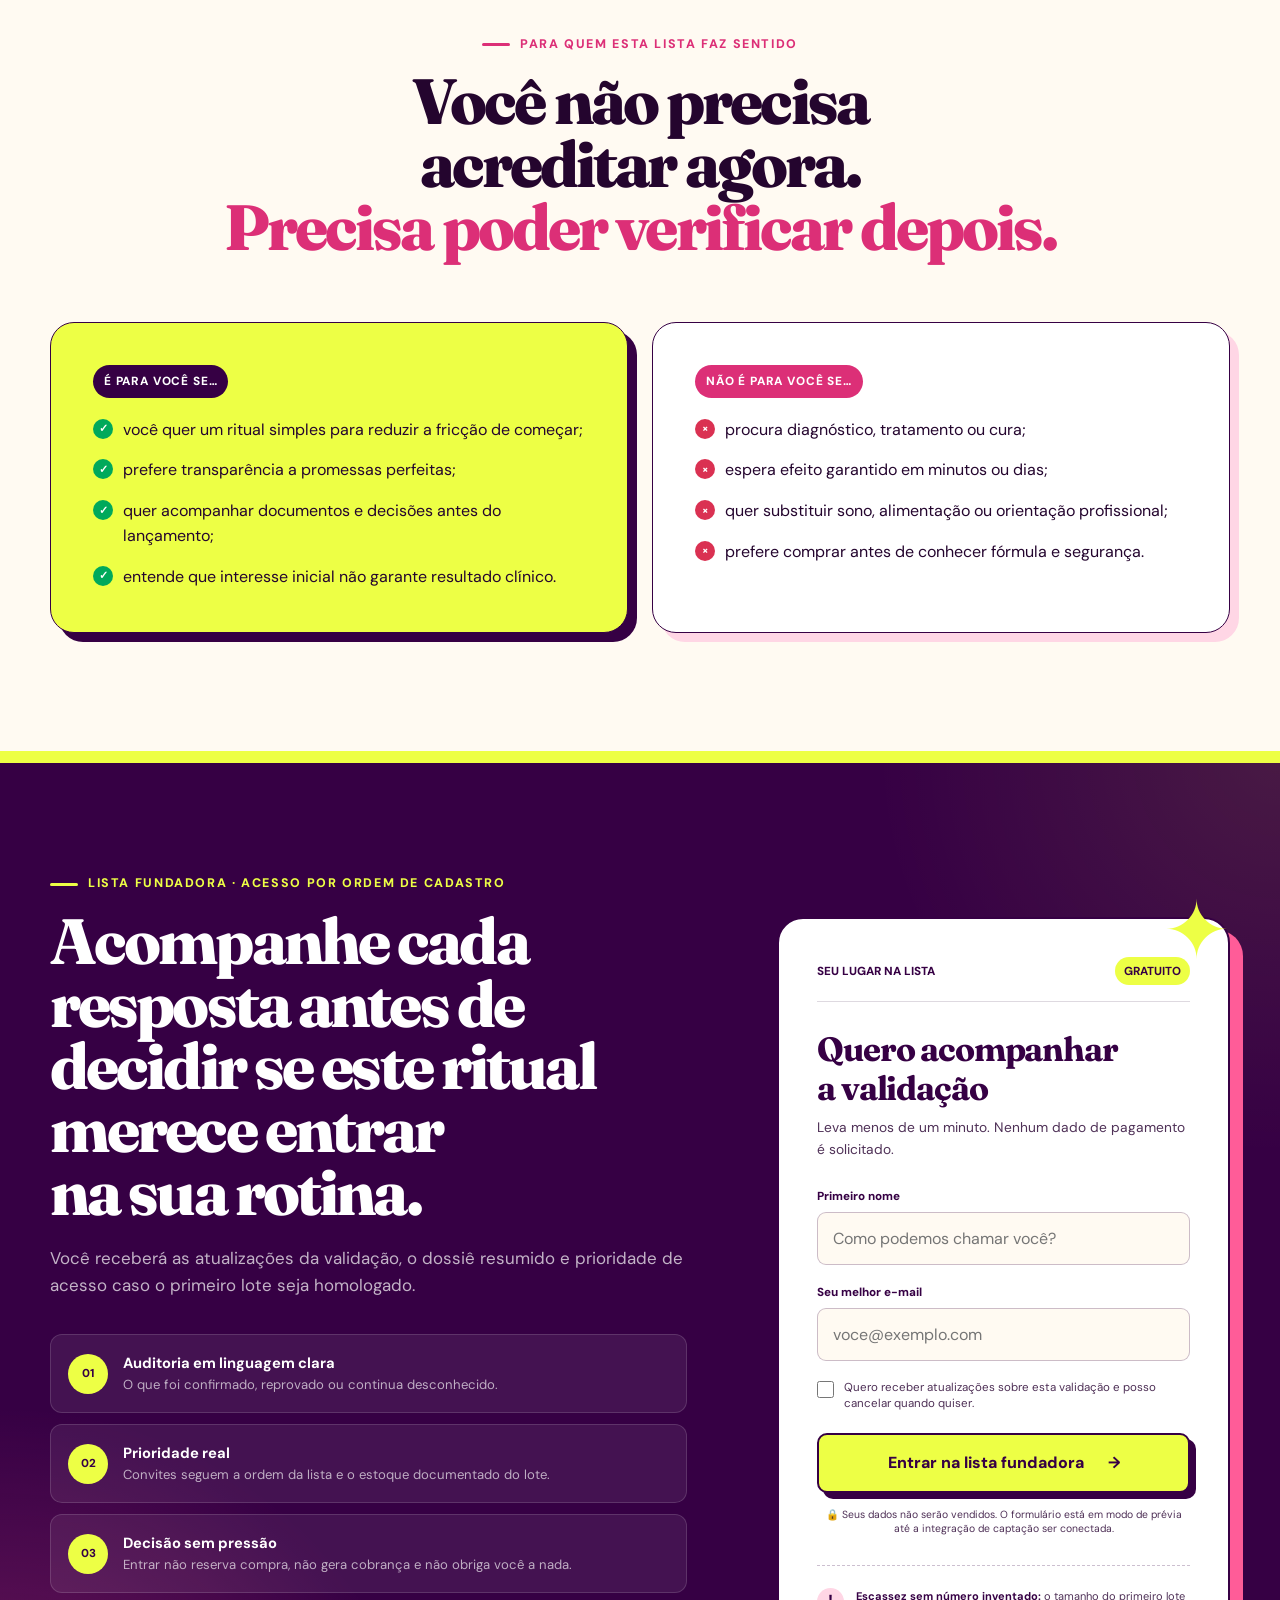
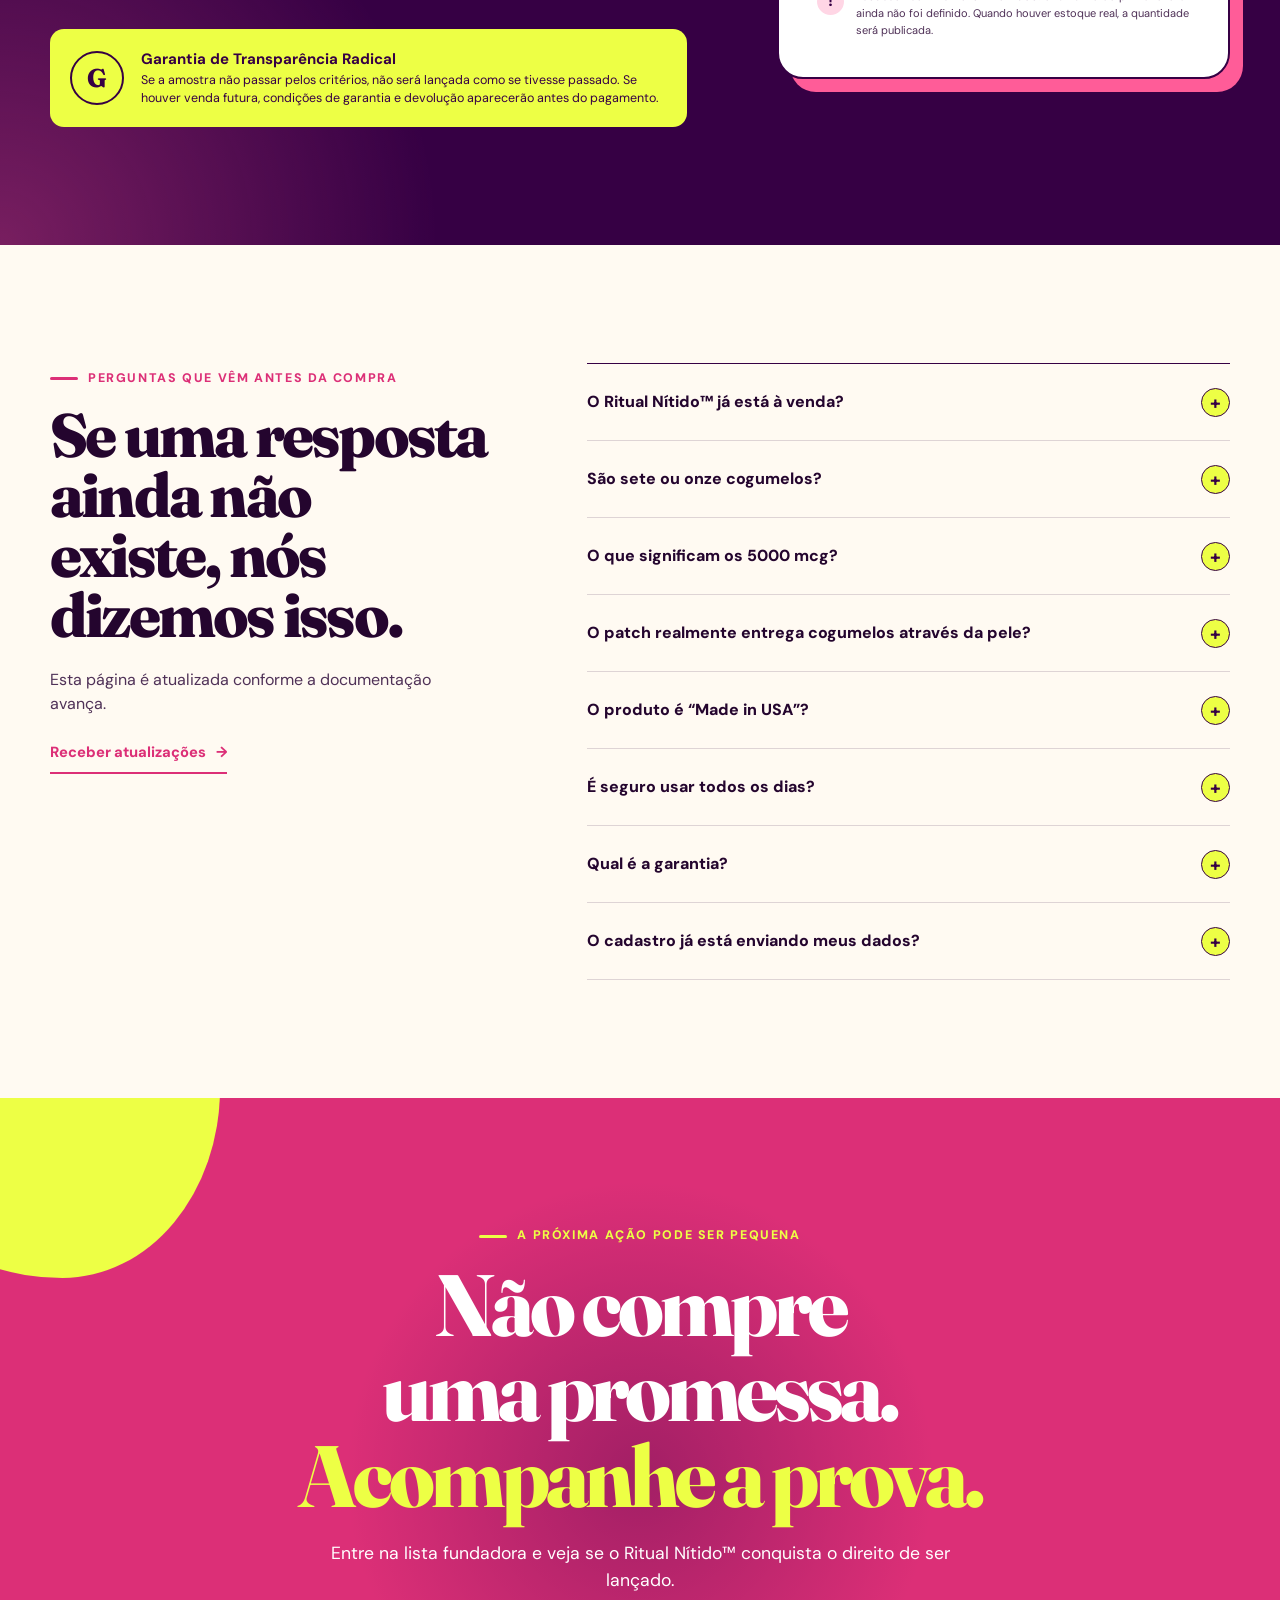
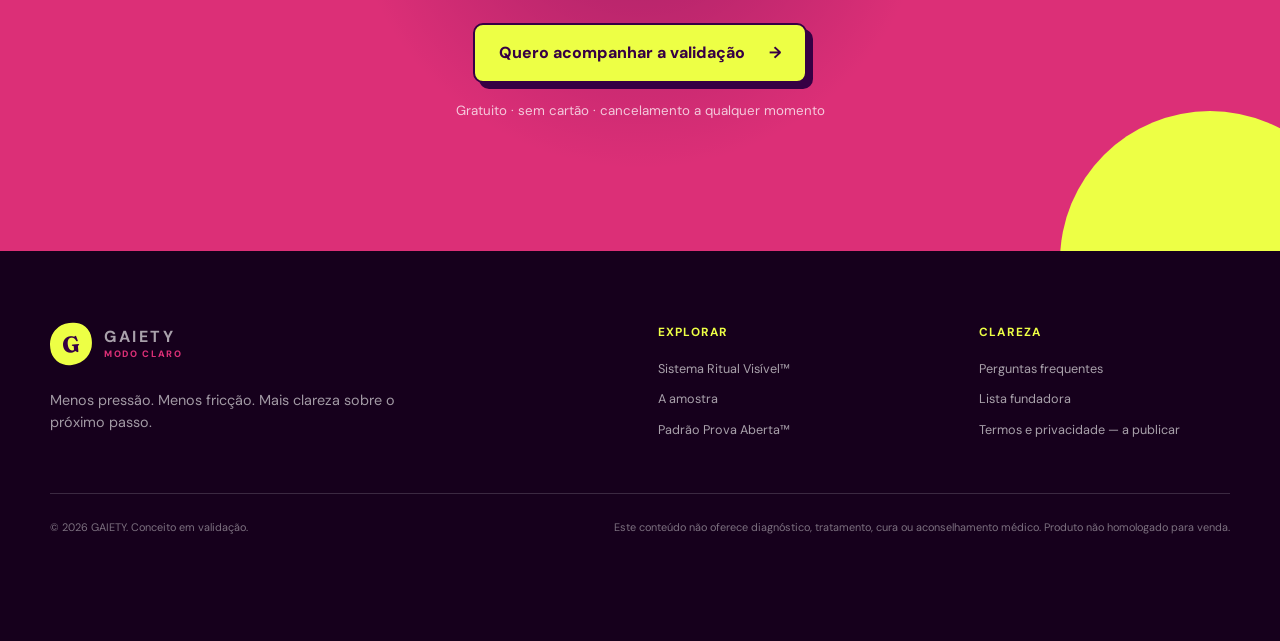
==== commit 09d71ca2: "refine ingredient evidence for purchase intent" ====
--- a/index.html
+++ b/index.html
@@ -37,8 +37,8 @@
   <link rel="preconnect" href="https://fonts.googleapis.com">
   <link rel="preconnect" href="https://fonts.gstatic.com" crossorigin>
   <link href="https://fonts.googleapis.com/css2?family=DM+Sans:wght@400;500;600;700;800&family=Fraunces:opsz,wght@9..144,700;9..144,800&display=swap" rel="stylesheet">
-  <link rel="stylesheet" href="styles.css?v=ritual-7">
-  <link rel="stylesheet" href="media.css?v=ritual-7">
+  <link rel="stylesheet" href="styles.css?v=ritual-8">
+  <link rel="stylesheet" href="media.css?v=ritual-8">
   <link rel="stylesheet" href="motion.css?v=ritual-1">
 </head>
 <body>
@@ -268,132 +268,84 @@
 
       <div class="container attention-evidence-inner">
         <header class="attention-evidence-heading reveal">
-          <span class="attention-kicker">EVIDÊNCIA HUMANA, INGREDIENTE POR INGREDIENTE</span>
-          <h2>O Que Os Estudos Realmente Dizem Sobre <em>ATENÇÃO?</em></h2>
-          <p>Os tempos abaixo são janelas de avaliação dos estudos orais citados — <strong>não uma previsão de quando este patch fará efeito.</strong></p>
+          <span class="attention-kicker">PESQUISAS HUMANAS COM OS INGREDIENTES</span>
+          <h2>O Que Os Estudos Sugerem Sobre <em>FOCO, ENERGIA E CLAREZA?</em></h2>
+          <p>Velocidade mental, disposição e menor fadiga formam uma base poderosa para entrar no ritmo — e os ingredientes mais estudados da mistura já apresentaram <strong>resultados humanos promissores nessas frentes.</strong></p>
         </header>
 
-        <div class="attention-legend reveal" role="group" aria-label="Legenda da força e relevância das evidências">
-          <span><i class="attention-legend-dot attention-legend-dot--direct"></i>Sinal direto, preliminar</span>
-          <span><i class="attention-legend-dot attention-legend-dot--mixed"></i>Cognição geral</span>
-          <span><i class="attention-legend-dot attention-legend-dot--null"></i>Resultado nulo</span>
-          <span><i class="attention-legend-dot attention-legend-dot--unmeasured"></i>Atenção não medida</span>
+        <div class="attention-legend reveal" role="group" aria-label="Benefícios investigados nos estudos">
+          <span>⚡ Velocidade mental</span>
+          <span>🔥 Energia para executar</span>
+          <span>🌿 Menos fadiga</span>
+          <span>🧠 Suporte cognitivo</span>
         </div>
 
         <div class="attention-timeline">
           <article class="attention-step attention-step--right reveal" data-evidence="direct">
-            <div class="attention-time"><span aria-hidden="true">🗓️</span><div><small>Juba-de-leão</small><strong>60 min → 28 dias</strong></div></div>
+            <div class="attention-time"><span aria-hidden="true">🗓️</span><div><small>Juba-de-leão</small><strong>60 minutos</strong></div></div>
             <div class="attention-node" aria-hidden="true">✓</div>
             <div class="attention-study-card">
-              <span class="attention-grade">SINAL DIRETO, MAS PRELIMINAR</span>
+              <span class="attention-grade">RESPOSTA MENTAL MAIS RÁPIDA</span>
               <span class="attention-card-icon" aria-hidden="true">⚡</span>
-              <p>Em 41 adultos saudáveis, <strong>1,8 g por via oral</strong> reduziu o tempo de resposta no teste Stroop após 60 minutos. Aos 28 dias, não apareceu um ganho cognitivo amplo; houve apenas uma tendência de menor estresse.</p>
-              <p class="attention-limit">Piloto pequeno, com achados nulos e negativos em outras medidas.</p>
+              <p>Em um estudo randomizado com 41 adultos saudáveis, uma dose oral de <strong>1,8 g de Juba-de-leão</strong> levou a respostas mais rápidas no teste Stroop após 60 minutos.</p>
+              <p class="attention-takeaway"><strong>O que isso sugere:</strong> potencial para um processamento mais ágil quando a mente precisa filtrar interferências.</p>
               <a href="https://pubmed.ncbi.nlm.nih.gov/38004235/" target="_blank" rel="noopener noreferrer">Abrir estudo humano ↗</a>
             </div>
           </article>
 
-          <article class="attention-step attention-step--left reveal" data-evidence="null">
-            <div class="attention-time"><span aria-hidden="true">🗓️</span><div><small>Cordyceps</small><strong>30 dias</strong></div></div>
-            <div class="attention-node" aria-hidden="true">–</div>
+          <article class="attention-step attention-step--left reveal" data-evidence="energy">
+            <div class="attention-time"><span aria-hidden="true">🗓️</span><div><small>Cordyceps militaris</small><strong>3 semanas</strong></div></div>
+            <div class="attention-node" aria-hidden="true">✓</div>
             <div class="attention-study-card">
-              <span class="attention-grade">ATENÇÃO TESTADA · RESULTADO NULO</span>
+              <span class="attention-grade">MAIS SUSTENTAÇÃO PARA EXECUTAR</span>
+              <span class="attention-card-icon" aria-hidden="true">🔥</span>
+              <p>Após três semanas, uma mistura contendo <strong>Cordyceps militaris</strong> melhorou indicadores de tolerância ao exercício de alta intensidade em adultos saudáveis.</p>
+              <p class="attention-takeaway"><strong>O que isso sugere:</strong> suporte à energia física que ajuda a manter ritmo e constância nas tarefas do dia.</p>
+              <a href="https://pubmed.ncbi.nlm.nih.gov/27408987/" target="_blank" rel="noopener noreferrer">Abrir estudo humano ↗</a>
+            </div>
+          </article>
+
+          <article class="attention-step attention-step--right reveal" data-evidence="recovery">
+            <div class="attention-time"><span aria-hidden="true">🗓️</span><div><small>Reishi</small><strong>8 semanas</strong></div></div>
+            <div class="attention-node" aria-hidden="true">✓</div>
+            <div class="attention-study-card">
+              <span class="attention-grade">MENOS FADIGA, MAIS PRESENÇA</span>
+              <span class="attention-card-icon" aria-hidden="true">🌿</span>
+              <p>Em um ensaio duplo-cego com 132 participantes, um extrato de polissacarídeos de <strong>Ganoderma lucidum</strong> reduziu a sensação de fadiga e melhorou o bem-estar após oito semanas.</p>
+              <p class="attention-takeaway"><strong>O que isso sugere:</strong> menos esgotamento pode abrir espaço para mais presença, disposição e consistência.</p>
+              <a href="https://pubmed.ncbi.nlm.nih.gov/15857210/" target="_blank" rel="noopener noreferrer">Abrir estudo humano ↗</a>
+            </div>
+          </article>
+
+          <article class="attention-step attention-step--left reveal" data-evidence="cognition">
+            <div class="attention-time"><span aria-hidden="true">🗓️</span><div><small>Juba-de-leão</small><strong>8 → 16 semanas</strong></div></div>
+            <div class="attention-node" aria-hidden="true">✓</div>
+            <div class="attention-study-card">
+              <span class="attention-grade">COGNIÇÃO QUE GANHA FORÇA</span>
               <span class="attention-card-icon" aria-hidden="true">🧠</span>
-              <p>Em 96 adultos jovens, um suplemento oral com <strong>Ophiocordyceps sinensis + Ganoderma lucidum</strong> não melhorou atenção, memória, função executiva ou o escore cognitivo global versus placebo.</p>
-              <p class="attention-limit">Como os dois cogumelos foram combinados, o ensaio não isola o Cordyceps.</p>
-              <a href="https://pubmed.ncbi.nlm.nih.gov/29199566/" target="_blank" rel="noopener noreferrer">Abrir ensaio de 30 dias ↗</a>
+              <p>Adultos de 50 a 80 anos com comprometimento cognitivo leve que consumiram cerca de <strong>3 g ao dia de Juba-de-leão</strong> apresentaram melhora progressiva na escala cognitiva nas semanas 8, 12 e 16.</p>
+              <p class="attention-takeaway"><strong>O que isso sugere:</strong> a consistência pode ser uma peça importante para apoiar memória e função cognitiva.</p>
+              <a href="https://pubmed.ncbi.nlm.nih.gov/18844328/" target="_blank" rel="noopener noreferrer">Abrir ensaio de 16 semanas ↗</a>
             </div>
           </article>
 
-          <article class="attention-step attention-step--right reveal" data-evidence="null">
-            <div class="attention-time"><span aria-hidden="true">🗓️</span><div><small>Reishi</small><strong>30 dias</strong></div></div>
-            <div class="attention-node" aria-hidden="true">–</div>
+          <article class="attention-step attention-step--right reveal" data-evidence="longterm">
+            <div class="attention-time"><span aria-hidden="true">🗓️</span><div><small>Maitake</small><strong>18 semanas</strong></div></div>
+            <div class="attention-node" aria-hidden="true">✓</div>
             <div class="attention-study-card">
-              <span class="attention-grade">MESMO ENSAIO · RESULTADO NULO</span>
-              <span class="attention-card-icon" aria-hidden="true">◌</span>
-              <p>O mesmo estudo é a evidência humana mais diretamente aplicável à atenção para Reishi: <strong>não houve diferença significativa</strong> em nenhum domínio cognitivo avaliado.</p>
-              <p class="attention-limit">O fornecedor não informa a espécie de Reishi, e o estudo usou uma fórmula combinada.</p>
-              <a href="https://pubmed.ncbi.nlm.nih.gov/29199566/" target="_blank" rel="noopener noreferrer">Conferir a fonte ↗</a>
+              <span class="attention-grade">SUPORTE COGNITIVO DE LONGO PRAZO</span>
+              <span class="attention-card-icon" aria-hidden="true">✨</span>
+              <p>Em 47 adultos japoneses com 60 anos ou mais, uma preparação com a cepa <strong>Y10M de Maitake</strong> melhorou o escore cognitivo MoCA-J em comparação ao placebo após 18 semanas.</p>
+              <p class="attention-takeaway"><strong>O que isso sugere:</strong> compostos específicos do Maitake também merecem espaço numa estratégia de suporte cognitivo contínuo.</p>
+              <a href="https://pubmed.ncbi.nlm.nih.gov/42055721/" target="_blank" rel="noopener noreferrer">Abrir estudo humano ↗</a>
             </div>
           </article>
-
-          <article class="attention-step attention-step--left reveal" data-evidence="unmeasured">
-            <div class="attention-time"><span aria-hidden="true">🗓️</span><div><small>Shiitake</small><strong>4 semanas</strong></div></div>
-            <div class="attention-node" aria-hidden="true">?</div>
-            <div class="attention-study-card">
-              <span class="attention-grade">ESTUDO HUMANO · ATENÇÃO NÃO MEDIDA</span>
-              <span class="attention-card-icon" aria-hidden="true">🛡️</span>
-              <p>Em 52 adultos, o consumo oral de <strong>5 g ou 10 g por dia</strong> foi associado a mudanças em marcadores imunes. O estudo não aplicou testes de atenção ou foco.</p>
-              <p class="attention-limit">Evidência de imunidade não pode ser convertida em promessa cognitiva.</p>
-              <a href="https://pubmed.ncbi.nlm.nih.gov/25866155/" target="_blank" rel="noopener noreferrer">Abrir estudo de Shiitake ↗</a>
-            </div>
-          </article>
-
-          <article class="attention-step attention-step--right reveal" data-evidence="unmeasured">
-            <div class="attention-time"><span aria-hidden="true">🗓️</span><div><small>Turkey Tail</small><strong>8 semanas</strong></div></div>
-            <div class="attention-node" aria-hidden="true">?</div>
-            <div class="attention-study-card">
-              <span class="attention-grade">ESTUDO HUMANO · OUTRO DESFECHO</span>
-              <span class="attention-card-icon" aria-hidden="true">◎</span>
-              <p>Um ensaio com 24 voluntários acompanhou por oito semanas o efeito de um polissacaropeptídeo de <strong>Trametes versicolor</strong> sobre o microbioma intestinal.</p>
-              <p class="attention-limit">Encontrou modulação do microbioma, mas não mediu atenção, memória ou clareza mental.</p>
-              <a href="https://pubmed.ncbi.nlm.nih.gov/25006989/" target="_blank" rel="noopener noreferrer">Abrir ensaio do microbioma ↗</a>
-            </div>
-          </article>
-
-          <article class="attention-step attention-step--left reveal" data-evidence="mixed">
-            <div class="attention-time"><span aria-hidden="true">🗓️</span><div><small>Juba-de-leão</small><strong>16 semanas</strong></div></div>
-            <div class="attention-node" aria-hidden="true">≈</div>
-            <div class="attention-study-card">
-              <span class="attention-grade">COGNIÇÃO GERAL · POPULAÇÃO DIFERENTE</span>
-              <span class="attention-card-icon" aria-hidden="true">✨</span>
-              <p>Trinta adultos de 50 a 80 anos com comprometimento cognitivo leve receberam cerca de <strong>3 g por dia por via oral</strong>. O grupo melhorou numa escala cognitiva nas semanas 8, 12 e 16.</p>
-              <p class="attention-limit">Não foi um teste de atenção isolada nem um estudo em adultos jovens saudáveis.</p>
-              <a href="https://pubmed.ncbi.nlm.nih.gov/18844328/" target="_blank" rel="noopener noreferrer">Abrir ensaio de 16 semanas ↗</a>
-            </div>
-          </article>
-
-          <article class="attention-step attention-step--right reveal" data-evidence="mixed">
-            <div class="attention-time"><span aria-hidden="true">🗓️</span><div><small>Maitake</small><strong>18 semanas</strong></div></div>
-            <div class="attention-node" aria-hidden="true">≈</div>
-            <div class="attention-study-card">
-              <span class="attention-grade">SINAL COGNITIVO · DEPENDENTE DA CEPA</span>
-              <span class="attention-card-icon" aria-hidden="true">🔎</span>
-              <p>Em 47 adultos japoneses com 60 anos ou mais, pão com 50 g da cepa <strong>Y10M</strong> melhorou o MoCA-J versus placebo. A cepa <strong>C5304 não mostrou diferença</strong>.</p>
-              <p class="attention-limit">O resultado foi de cognição global, não de atenção isolada, e não vale automaticamente para outro extrato.</p>
-              <a href="https://pubmed.ncbi.nlm.nih.gov/42055721/" target="_blank" rel="noopener noreferrer">Abrir ensaio de Maitake ↗</a>
-            </div>
-          </article>
-
-          <article class="attention-step attention-step--left reveal" data-evidence="unmeasured">
-            <div class="attention-time"><span aria-hidden="true">🔬</span><div><small>Chaga</small><strong>Sem prazo clínico</strong></div></div>
-            <div class="attention-node" aria-hidden="true">?</div>
-            <div class="attention-study-card">
-              <span class="attention-grade">LACUNA DE EVIDÊNCIA HUMANA</span>
-              <span class="attention-card-icon" aria-hidden="true">∅</span>
-              <p>Nossa busca não identificou ensaio clínico humano que testasse <strong>Chaga para atenção ou cognição</strong>. A literatura encontrada se concentra principalmente em laboratório e modelos pré-clínicos.</p>
-              <p class="attention-limit">Sem ensaio humano relevante, não existe prazo responsável para anunciar.</p>
-              <a href="https://pubmed.ncbi.nlm.nih.gov/?term=%28Inonotus+obliquus%29+AND+%28attention+OR+cognition%29+AND+humans%5BFilter%5D" target="_blank" rel="noopener noreferrer">Revisar busca no PubMed ↗</a>
-            </div>
-          </article>
-
-          <article class="attention-step attention-step--right attention-step--product reveal" data-evidence="product">
-            <div class="attention-time"><span aria-hidden="true">📦</span><div><small>Produto exato</small><strong>Prazo não estabelecido</strong></div></div>
-            <div class="attention-node" aria-hidden="true">!</div>
-            <div class="attention-study-card">
-              <span class="attention-grade">A CONCLUSÃO QUE PROTEGE SUA DECISÃO</span>
-              <span class="attention-card-icon" aria-hidden="true">⚠</span>
-              <p>Nenhum estudo acima testou <strong>este patch, esta mistura, “5000 mcg” ou entrega transdérmica</strong>. A fórmula completa, a dose por ingrediente e a absorção continuam desconhecidas.</p>
-              <p class="attention-limit">Logo, nenhum desses prazos pode ser prometido como “quando você sentirá efeito”.</p>
-              <a href="#provas">Ver o que falta comprovar ↓</a>
-            </div>
-          </article>
         </div>
 
         <div class="attention-evidence-footer reveal">
-          <a class="attention-evidence-cta" href="#provas" data-cta="attention-evidence">Quero ver cada prova <span>↗</span></a>
-          <div class="attention-evidence-trust"><span>● Estudos humanos linkados</span><span>● Limitações visíveis</span><span>● Nenhuma promessa de prazo</span></div>
-          <p><strong>Leitura atualizada em 19 jul. 2026.</strong> Estudos orais de ingredientes isolados ou de outras fórmulas não demonstram eficácia, segurança ou absorção deste produto transdérmico. “Não identificado” descreve o resultado da busca realizada, não prova inexistência absoluta.</p>
+          <a class="attention-evidence-cta" href="#lista" data-cta="attention-evidence">Quero destravar meu foco <span>↗</span></a>
+          <div class="attention-evidence-trust"><span>● Estudos humanos</span><span>● Fontes científicas abertas</span><span>● Ingredientes complementares</span></div>
+          <p>Os estudos citados avaliaram ingredientes e preparações orais específicas; resultados individuais variam e não equivalem a um ensaio clínico do produto acabado.</p>
         </div>
       </div>
     </section>
--- a/styles.css
+++ b/styles.css
@@ -1845,15 +1845,15 @@
   max-width: 100%;
   margin: 29px auto 76px;
   padding: 12px 18px;
-  background: #fff8fa;
-  border: 1px solid rgba(54, 0, 68, 0.12);
+  background: linear-gradient(90deg, #fff0f5, #fbf7ff);
+  border: 1px solid rgba(54, 0, 68, 0.14);
   border-radius: 999px;
   align-items: center;
   justify-content: center;
   flex-wrap: wrap;
   gap: 9px 19px;
   color: #422548;
-  font-size: 0.64rem;
+  font-size: 0.68rem;
   font-weight: 800;
 }
 
@@ -1861,29 +1861,6 @@
   display: inline-flex;
   align-items: center;
   gap: 7px;
-}
-
-.attention-legend-dot {
-  display: inline-block;
-  width: 9px;
-  height: 9px;
-  border-radius: 50%;
-}
-
-.attention-legend-dot--direct {
-  background: #18b967;
-}
-
-.attention-legend-dot--mixed {
-  background: #e6a700;
-}
-
-.attention-legend-dot--null {
-  background: var(--plum);
-}
-
-.attention-legend-dot--unmeasured {
-  background: #a69aa9;
 }
 
 .attention-timeline {
@@ -1978,26 +1955,16 @@
   font-weight: 900;
 }
 
-.attention-step[data-evidence="null"] .attention-node {
-  background: var(--plum);
-  box-shadow: 0 0 0 2px var(--plum);
-}
-
-.attention-step[data-evidence="mixed"] .attention-node {
-  color: var(--plum);
-  background: #ffd34f;
-  box-shadow: 0 0 0 2px #ffd34f;
-}
-
-.attention-step[data-evidence="unmeasured"] .attention-node {
-  color: var(--plum);
-  background: #fff;
-  box-shadow: 0 0 0 2px var(--pink);
-}
-
-.attention-step[data-evidence="product"] .attention-node {
+.attention-step[data-evidence="energy"] .attention-node,
+.attention-step[data-evidence="longterm"] .attention-node {
   color: var(--plum);
   background: var(--lime);
+  box-shadow: 0 0 0 2px var(--lime);
+}
+
+.attention-step[data-evidence="recovery"] .attention-node,
+.attention-step[data-evidence="cognition"] .attention-node {
+  background: var(--plum);
   box-shadow: 0 0 0 2px var(--plum);
 }
 
@@ -2071,28 +2038,16 @@
   background: #aef3ce;
 }
 
-.attention-step[data-evidence="mixed"] .attention-grade {
-  color: #4b3200;
-  background: #ffe38a;
-}
-
-.attention-step[data-evidence="unmeasured"] .attention-grade {
-  color: #3d3040;
-  background: #e6dfe8;
-}
-
-.attention-step[data-evidence="product"] .attention-study-card {
-  background: #f9ffc1;
-}
-
-.attention-step[data-evidence="product"] .attention-study-card::before {
-  background: #f9ffc1;
-}
-
-.attention-step[data-evidence="product"] .attention-grade {
+.attention-step[data-evidence="energy"] .attention-grade,
+.attention-step[data-evidence="longterm"] .attention-grade {
   color: var(--plum);
   background: var(--lime);
-  border: 1px solid var(--plum);
+}
+
+.attention-step[data-evidence="recovery"] .attention-grade,
+.attention-step[data-evidence="cognition"] .attention-grade {
+  color: #fff;
+  background: var(--pink-dark);
 }
 
 .attention-study-card p {
@@ -2106,11 +2061,11 @@
   font-weight: 900;
 }
 
-.attention-study-card .attention-limit {
+.attention-study-card .attention-takeaway {
   padding-top: 9px;
-  color: #604c65;
+  color: #45224c;
   border-top: 1px solid rgba(54, 0, 68, 0.16);
-  font-size: 0.74rem;
+  font-size: 0.76rem;
   line-height: 1.42;
 }
 
@@ -2127,10 +2082,6 @@
   color: var(--pink-dark);
 }
 
-.attention-step--product {
-  min-height: 310px;
-}
-
 .attention-product-decor {
   position: absolute;
   z-index: 1;
@@ -2141,14 +2092,14 @@
 }
 
 .attention-product-decor--top {
-  top: 1040px;
+  top: 720px;
   left: -75px;
   transform: rotate(15deg);
 }
 
 .attention-product-decor--bottom {
   right: -78px;
-  bottom: 520px;
+  bottom: 330px;
   transform: rotate(-13deg);
 }
 
--- a/media.css
+++ b/media.css
@@ -1285,8 +1285,7 @@
     transform: none;
   }
 
-  .attention-step,
-  .attention-step--product {
+  .attention-step {
     min-height: 0;
     padding-bottom: 42px;
     grid-template-columns: 57px minmax(0, 1fr);
@@ -1350,10 +1349,6 @@
     border-left: 3px solid var(--plum);
   }
 
-  .attention-step[data-evidence="product"] .attention-study-card::before {
-    background: #f9ffc1;
-  }
-
   .attention-card-icon {
     margin: 8px 0 6px;
     font-size: 1.4rem;
@@ -1368,7 +1363,7 @@
     line-height: 1.46;
   }
 
-  .attention-study-card .attention-limit {
+  .attention-study-card .attention-takeaway {
     font-size: 0.67rem;
   }
 
@@ -1401,8 +1396,7 @@
     font-size: 2rem;
   }
 
-  .attention-step,
-  .attention-step--product {
+  .attention-step {
     grid-template-columns: 50px minmax(0, 1fr);
   }
 
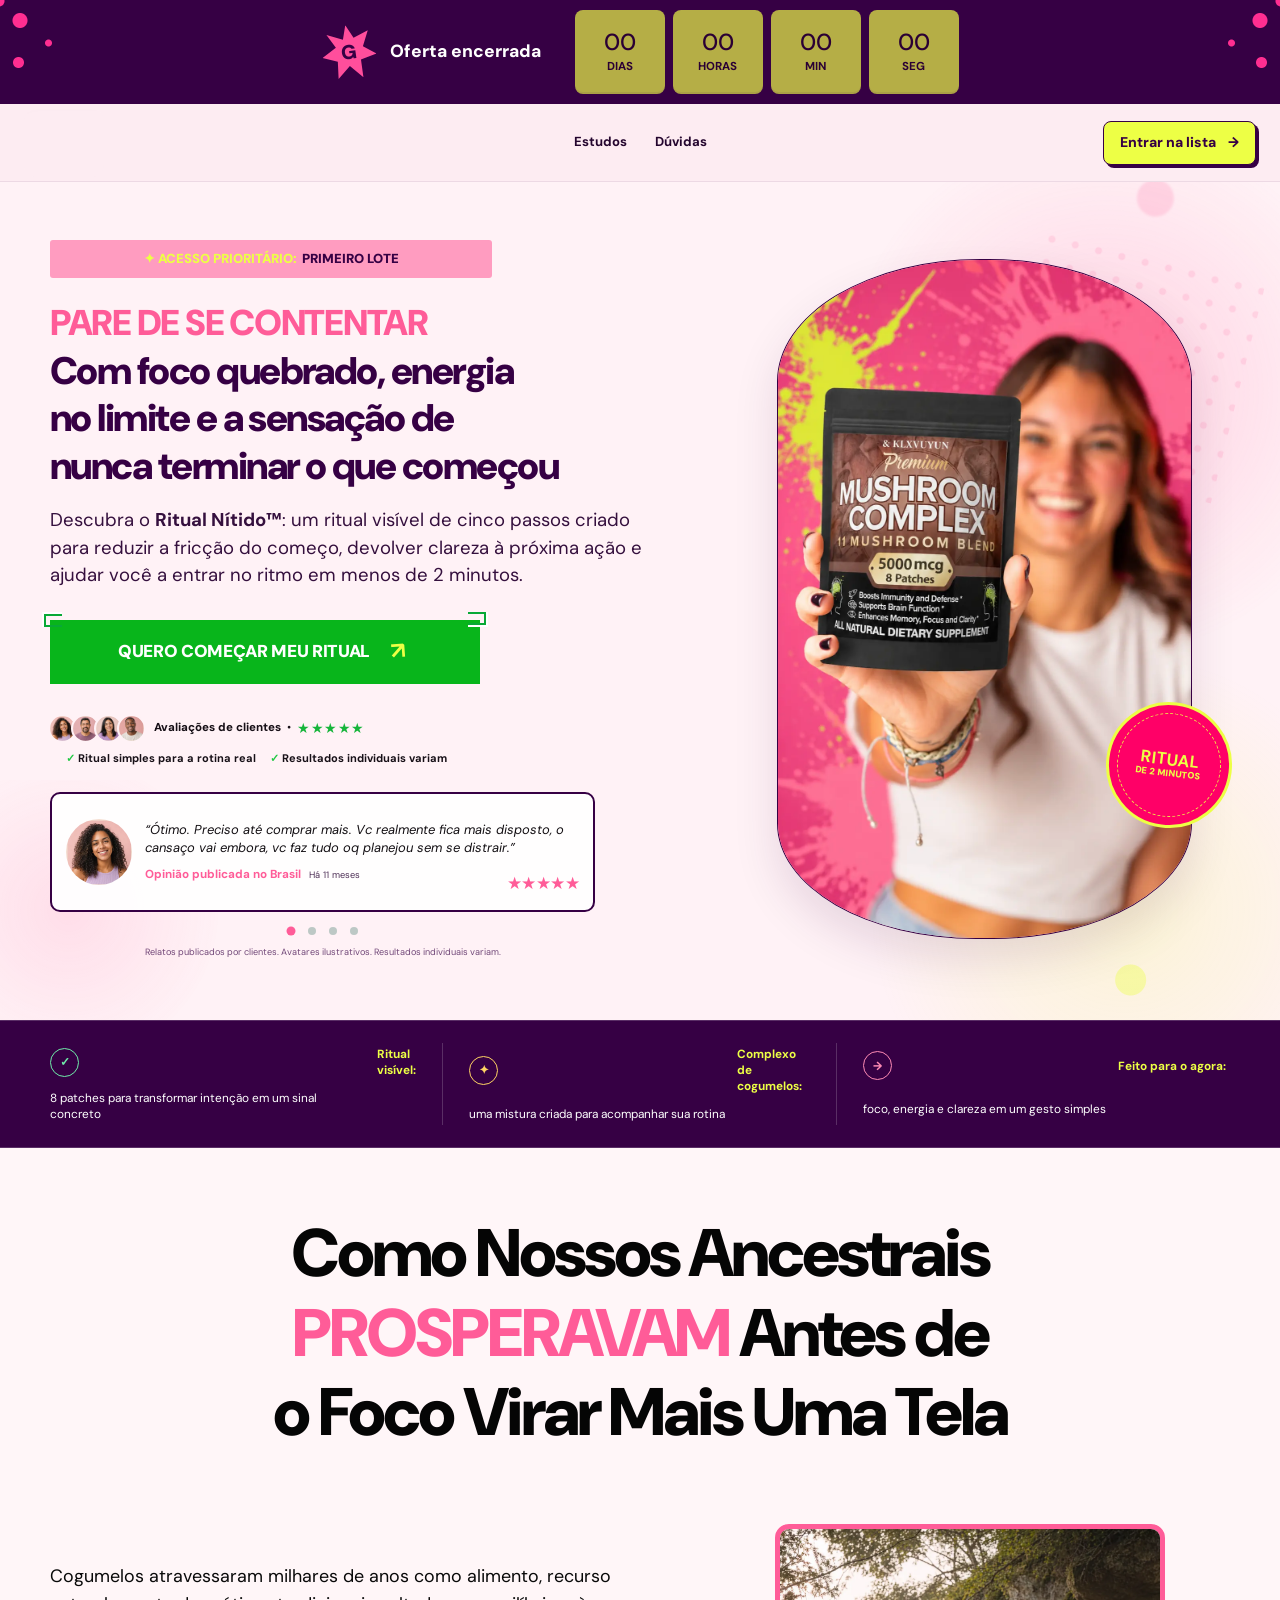
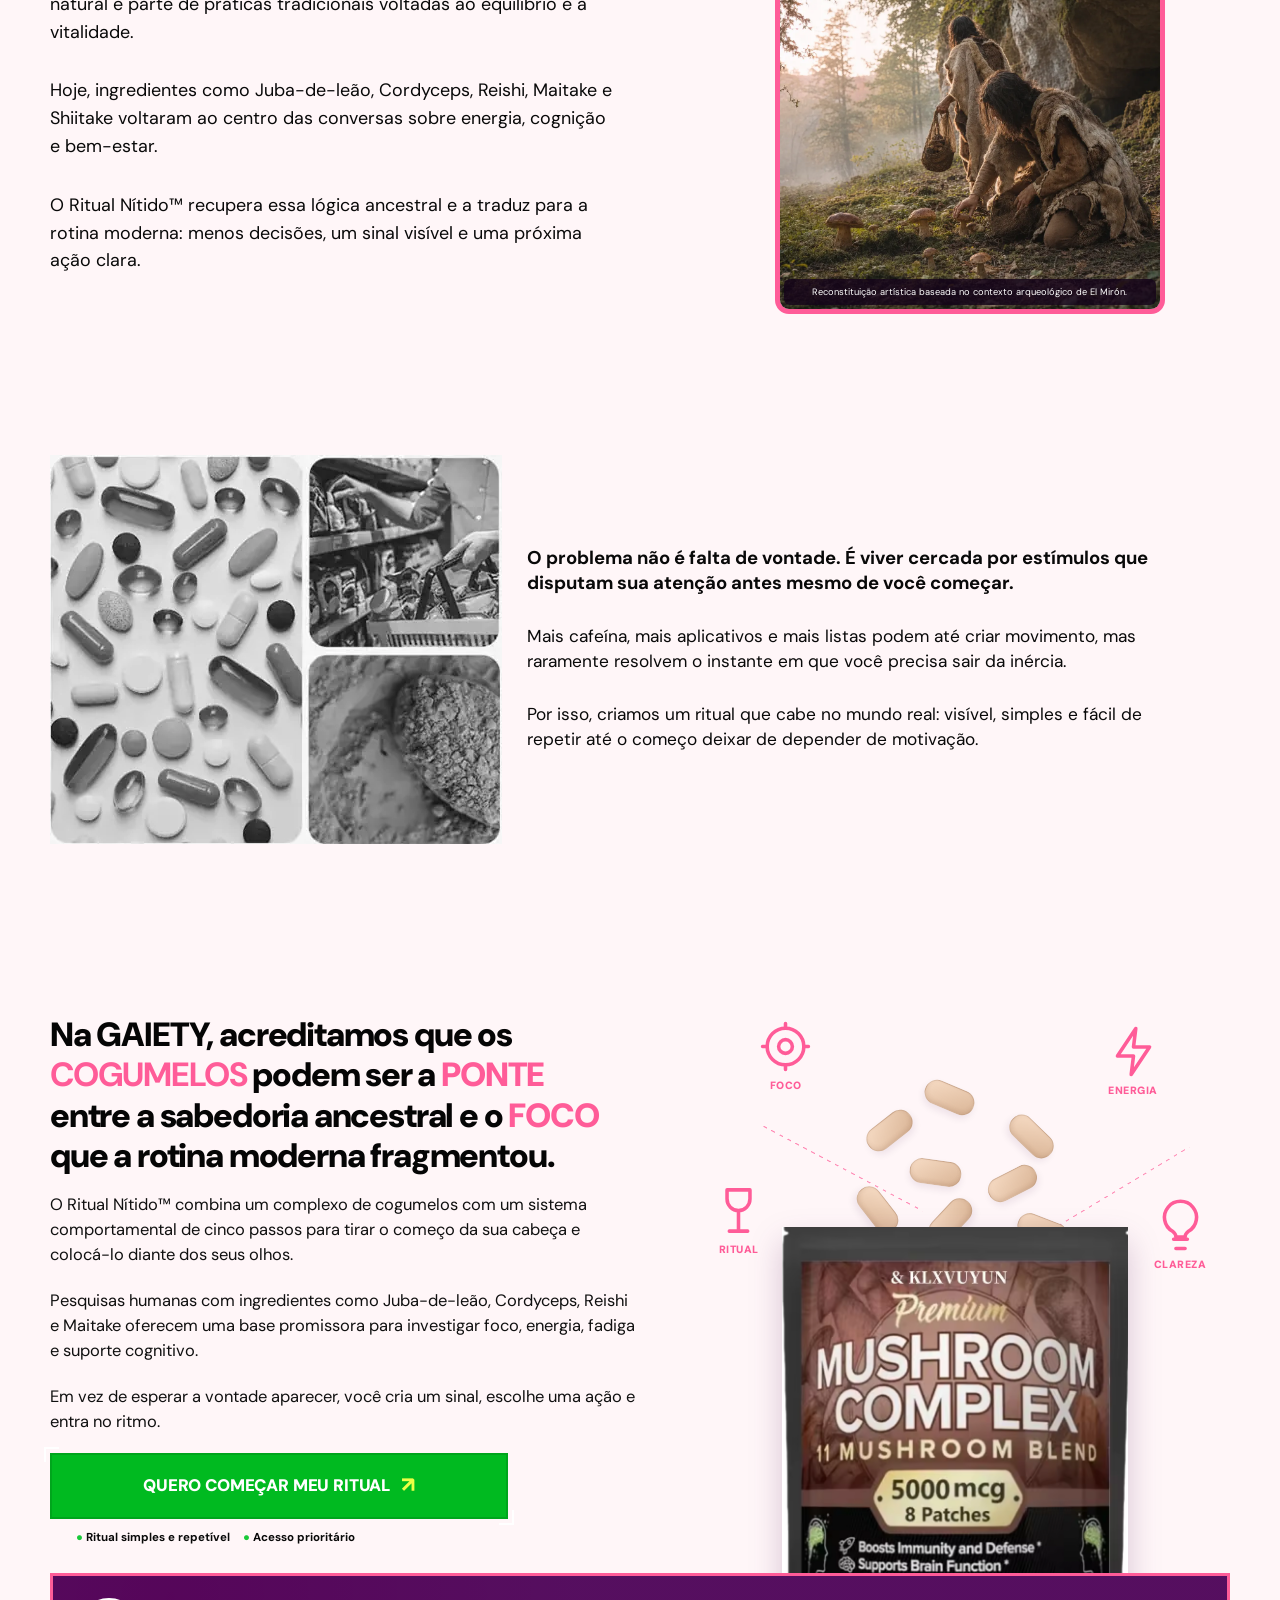
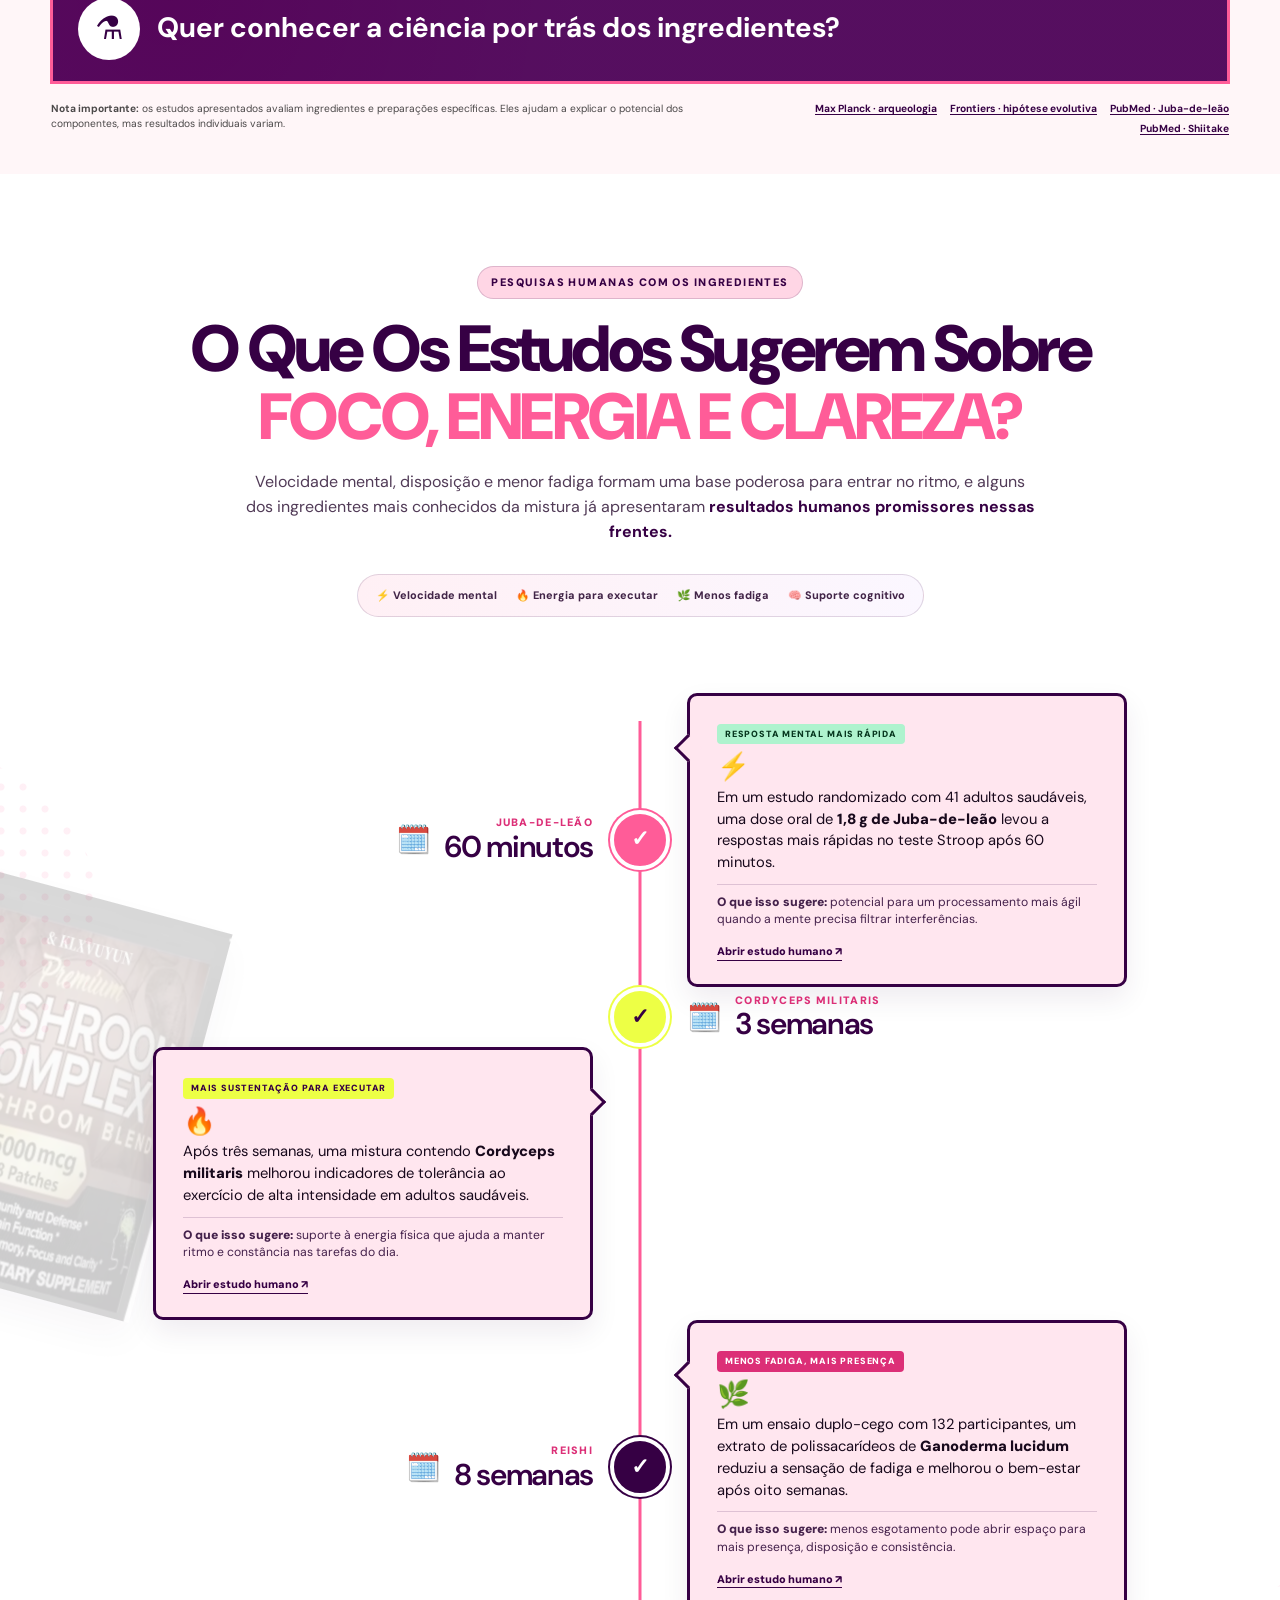
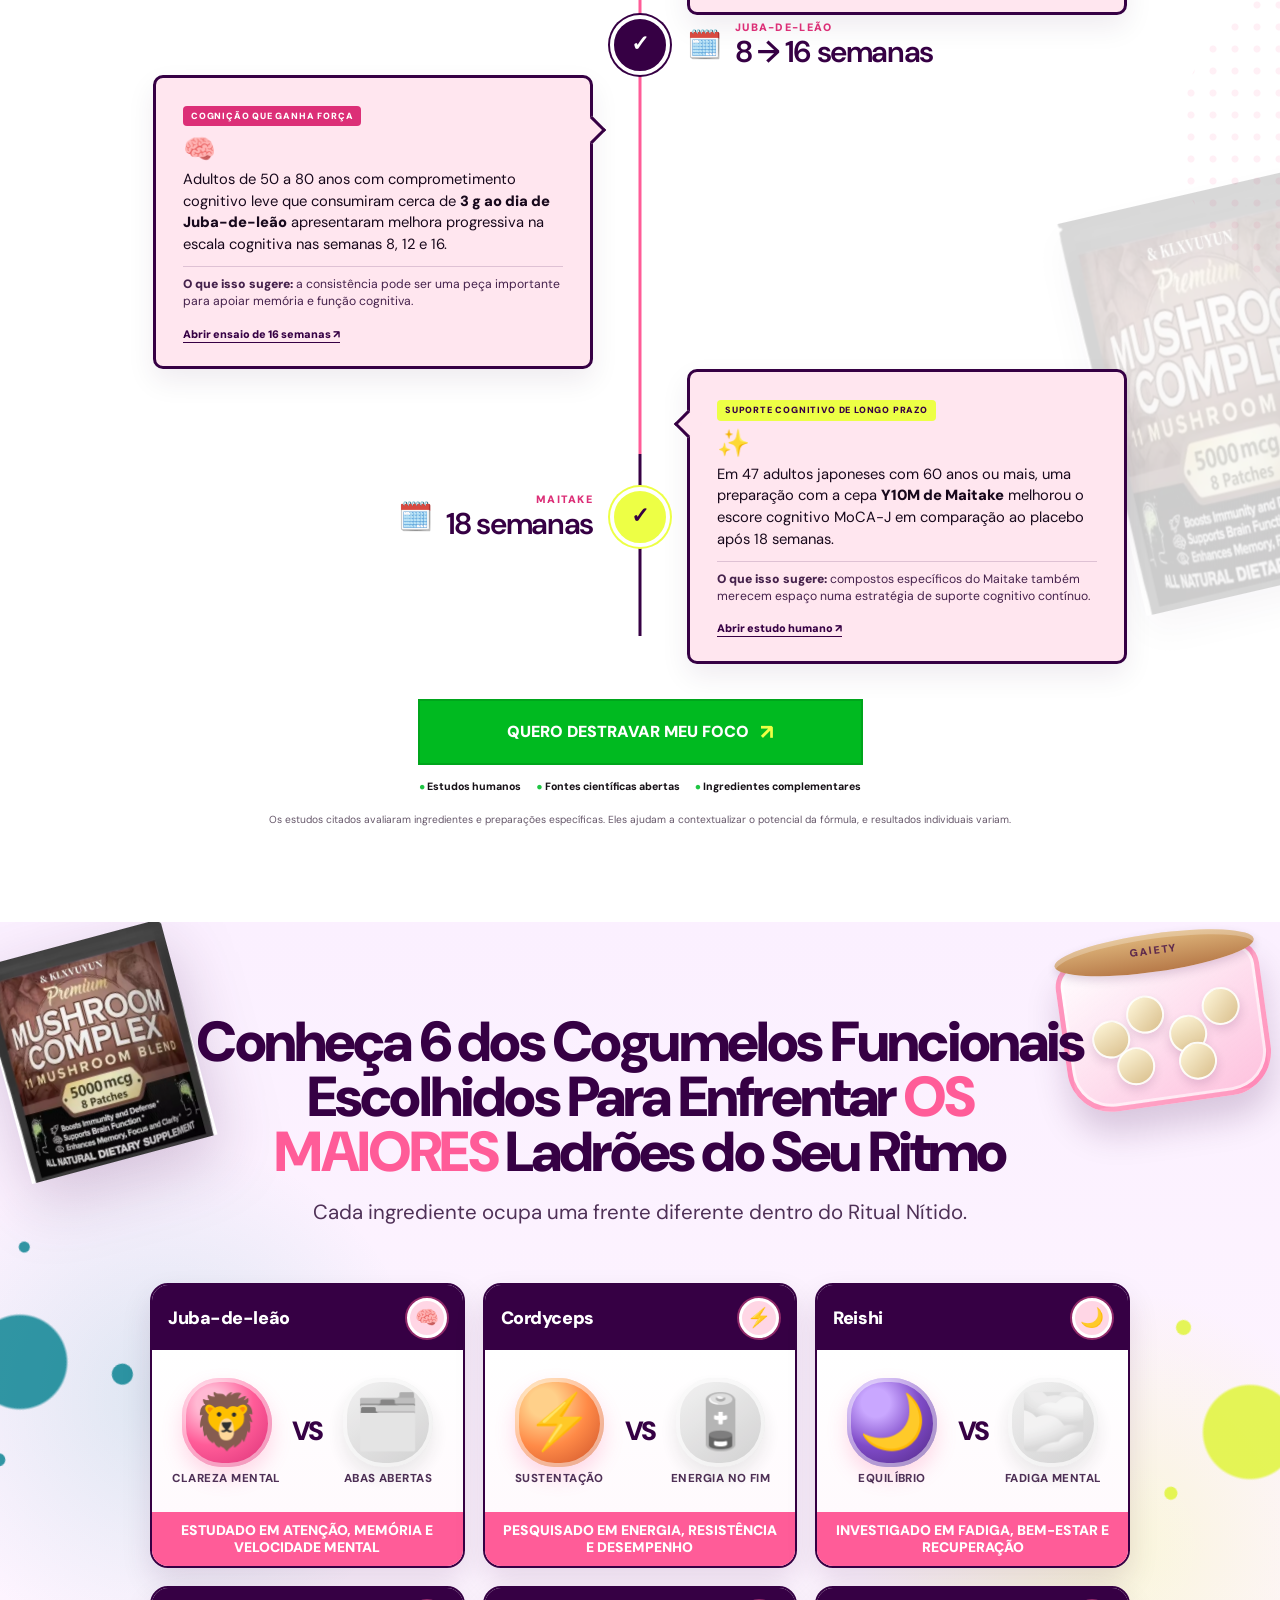
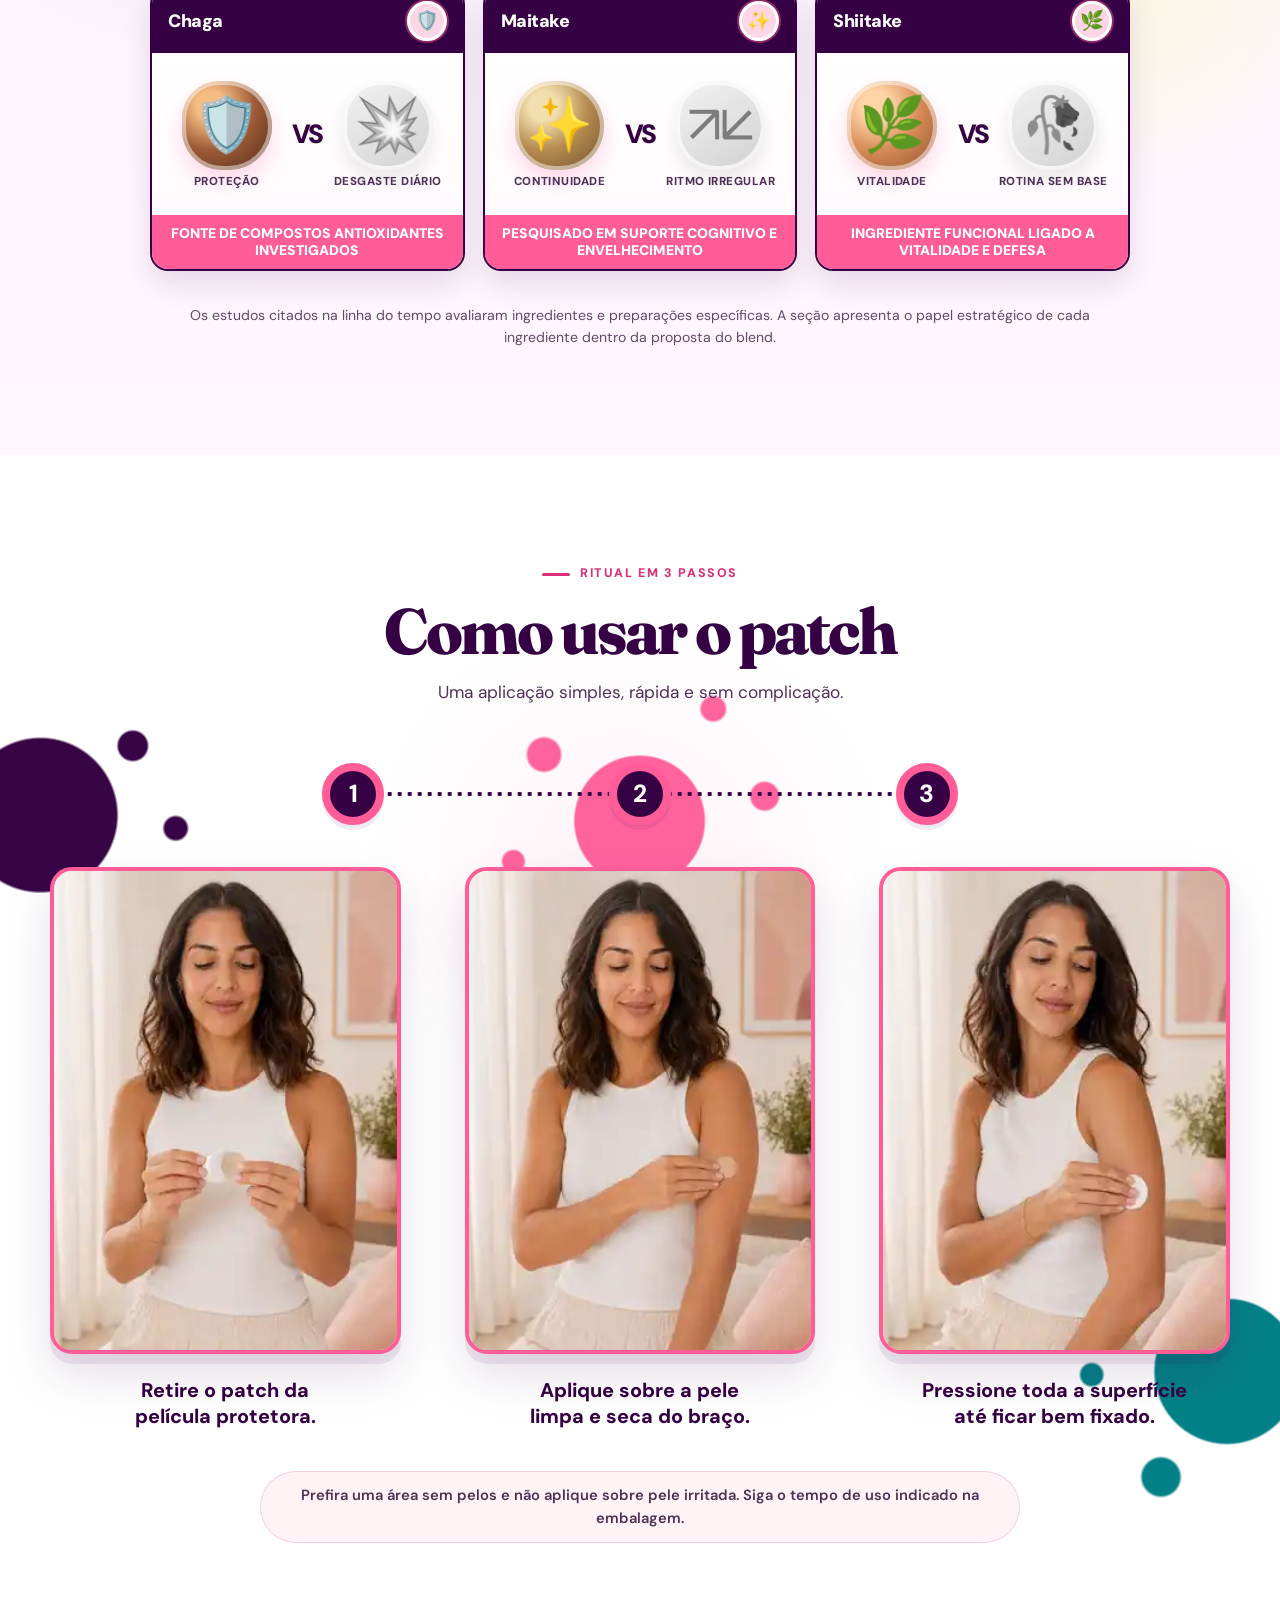
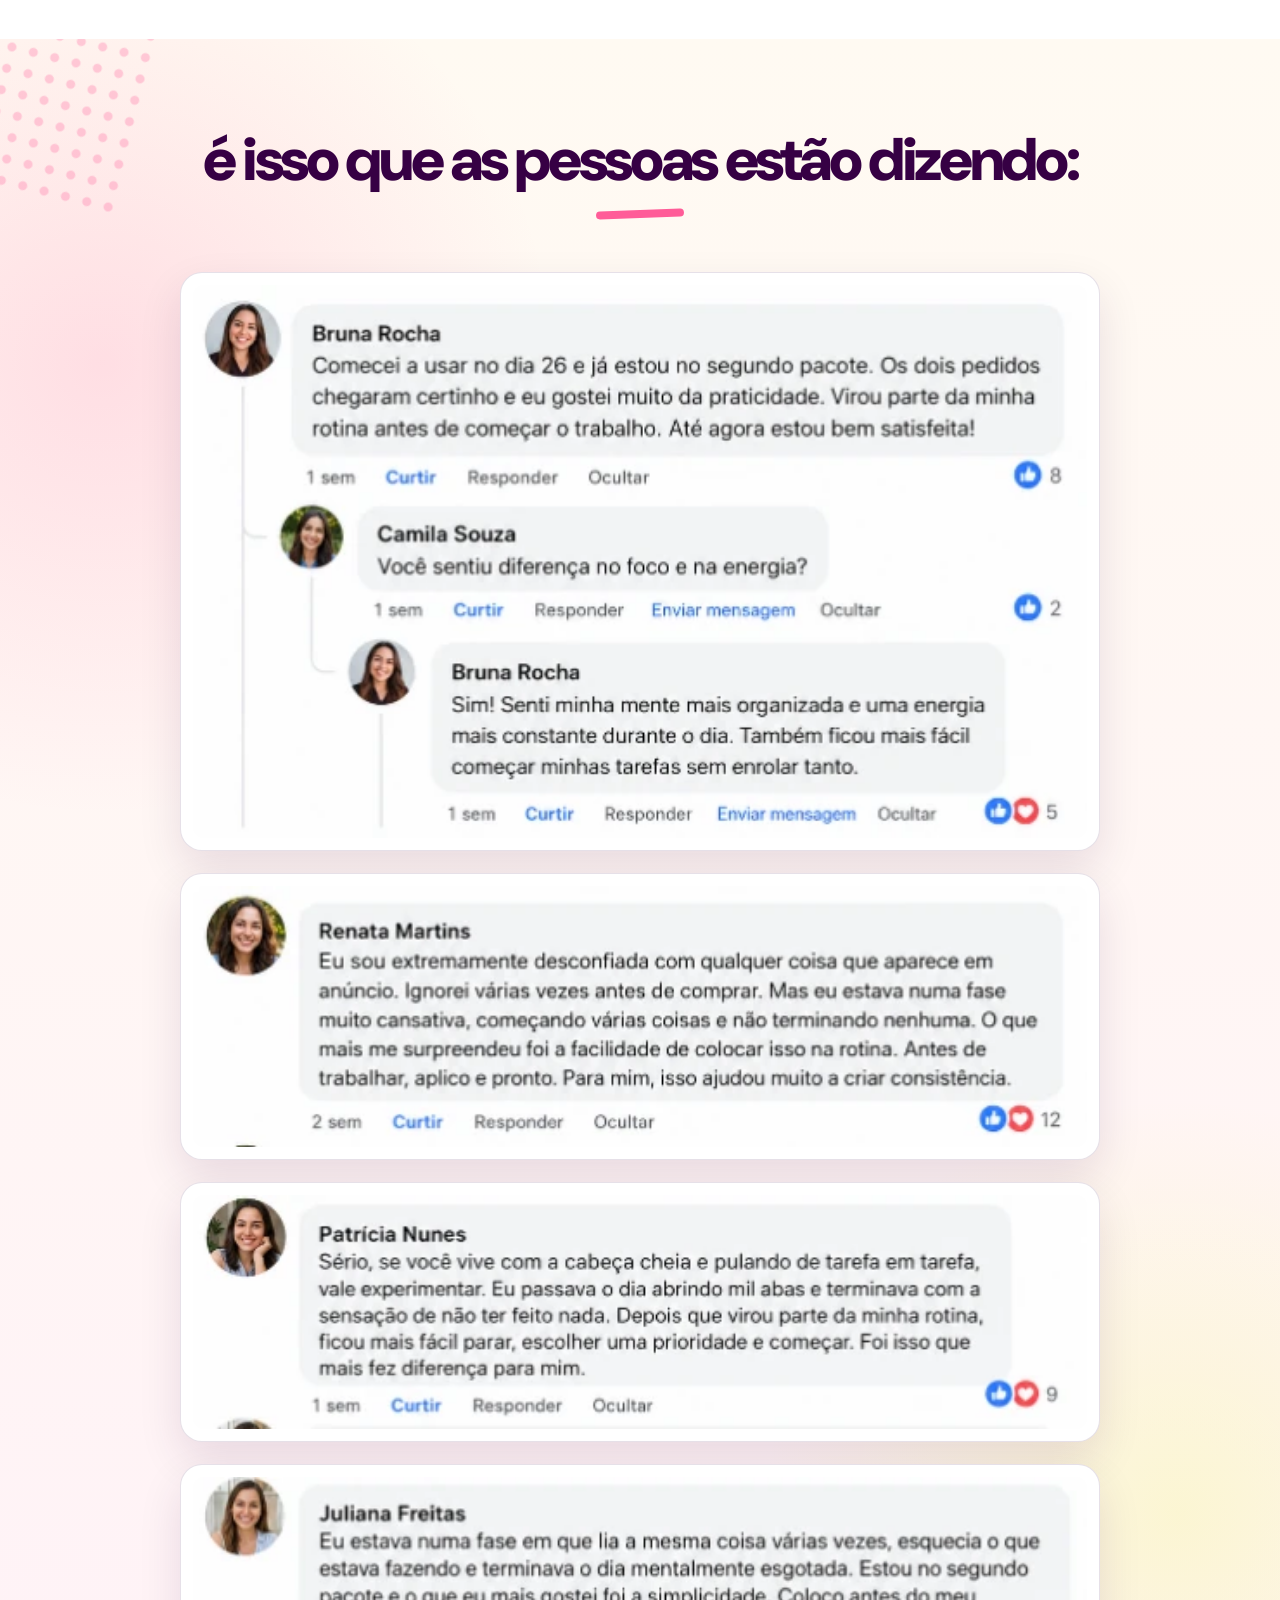
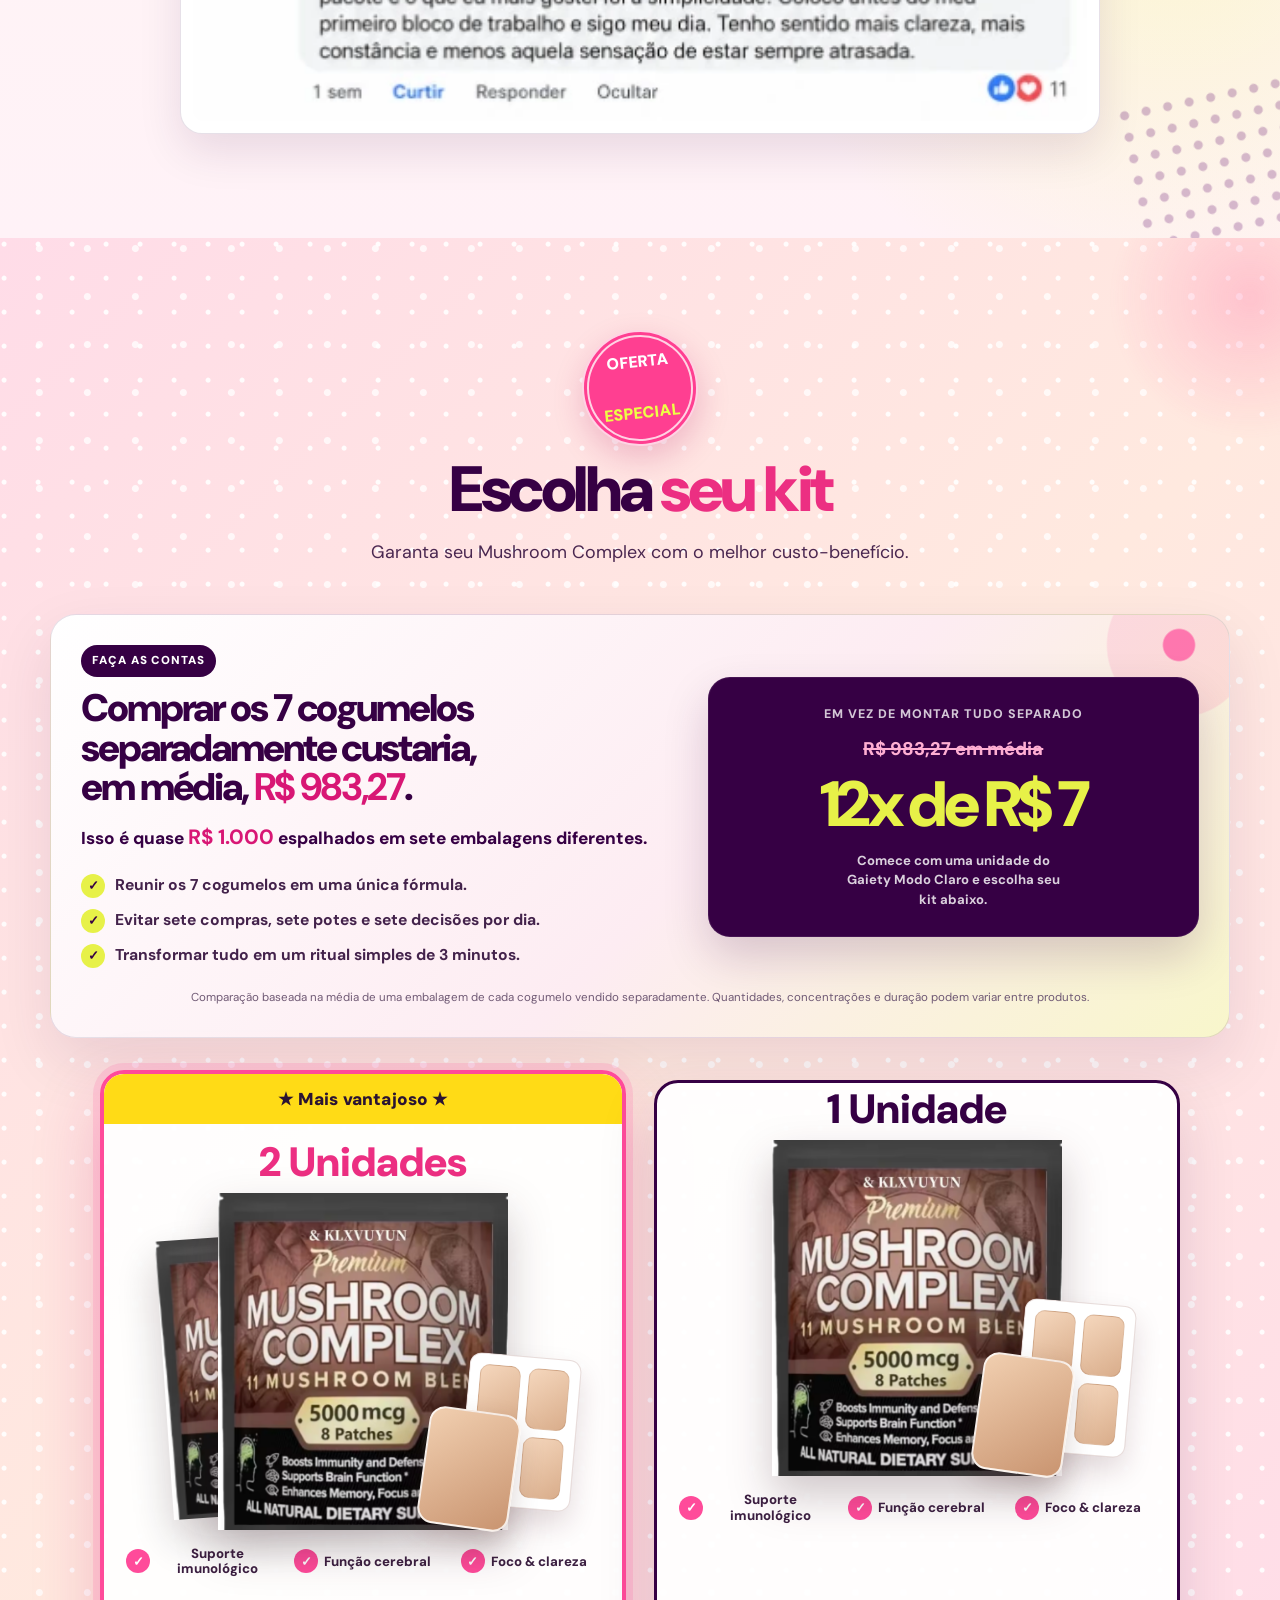
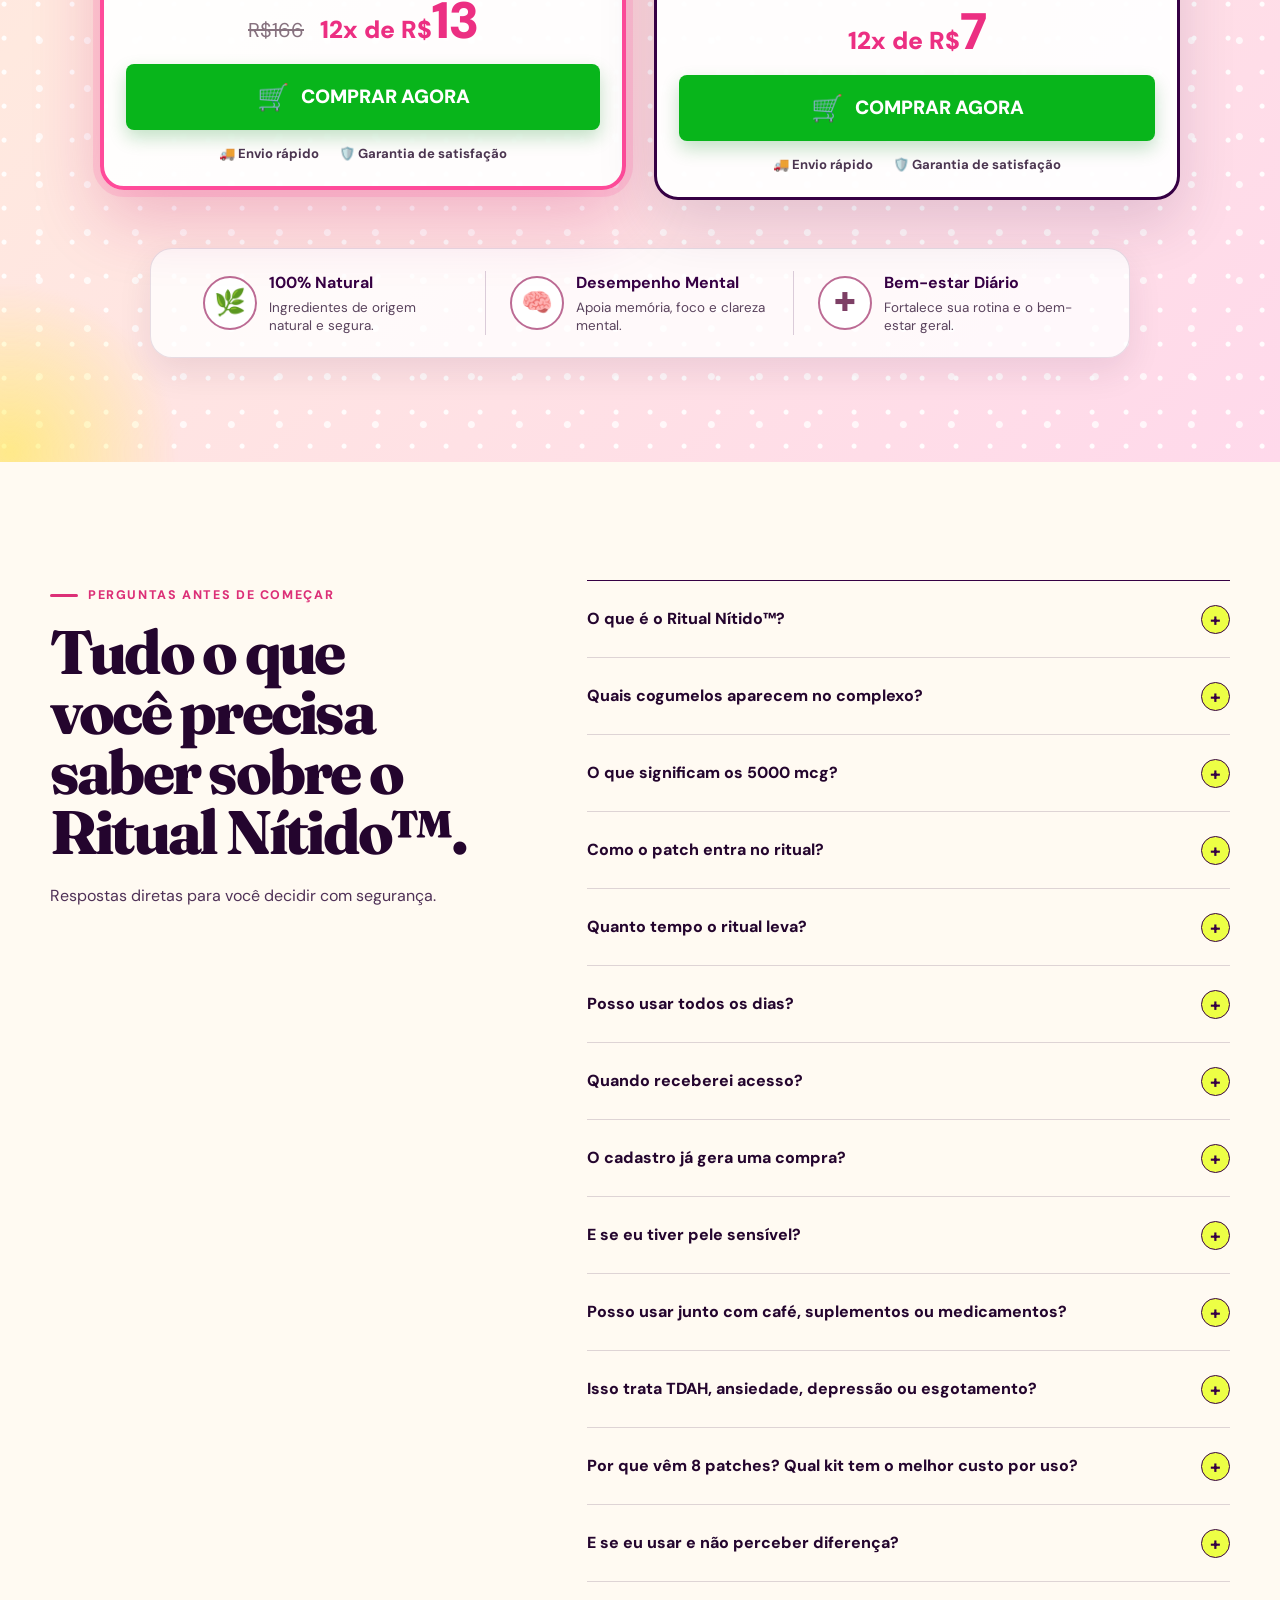
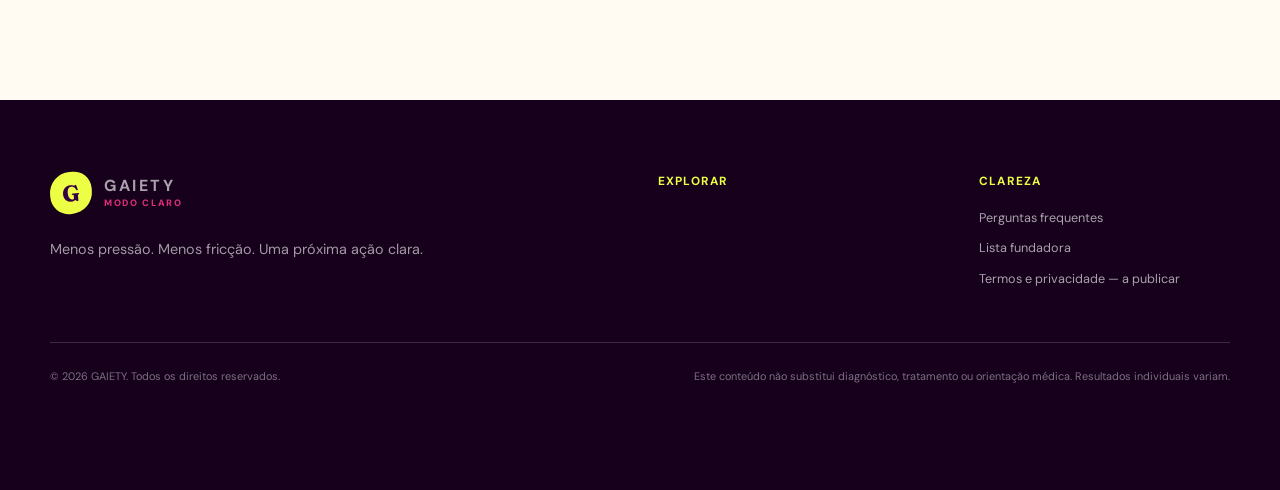
==== commit 937228e9: "fix: use canonical Meta Pixel ID" ====
--- a/index.html
+++ b/index.html
@@ -29,7 +29,7 @@
   t.src=v;s=b.getElementsByTagName(e)[0];
   s.parentNode.insertBefore(t,s)}(window, document,'script',
   'https://connect.facebook.net/en_US/fbevents.js');
-  fbq('init', '1002939839166097');
+  fbq('init', '1725992278652713');
   fbq('track', 'PageView');
   </script>
   <!-- End Meta Pixel Code -->
@@ -42,7 +42,7 @@
   <link rel="stylesheet" href="motion.css?v=ritual-1">
 </head>
 <body>
-  <noscript><img height="1" width="1" style="display:none" src="https://www.facebook.com/tr?id=1002939839166097&amp;ev=PageView&amp;noscript=1" alt=""></noscript>
+  <noscript><img height="1" width="1" style="display:none" src="https://www.facebook.com/tr?id=1725992278652713&amp;ev=PageView&amp;noscript=1" alt=""></noscript>
 
   <a class="skip-link" href="#conteudo">Pular para o conteúdo</a>
 
--- a/motion.css
+++ b/motion.css
@@ -1,3 +1,5 @@
+@import url("sales-corners.css?v=ritual-6");
+
 @media (prefers-reduced-motion: no-preference) {
   html.motion-enabled .reveal {
     opacity: 0;
